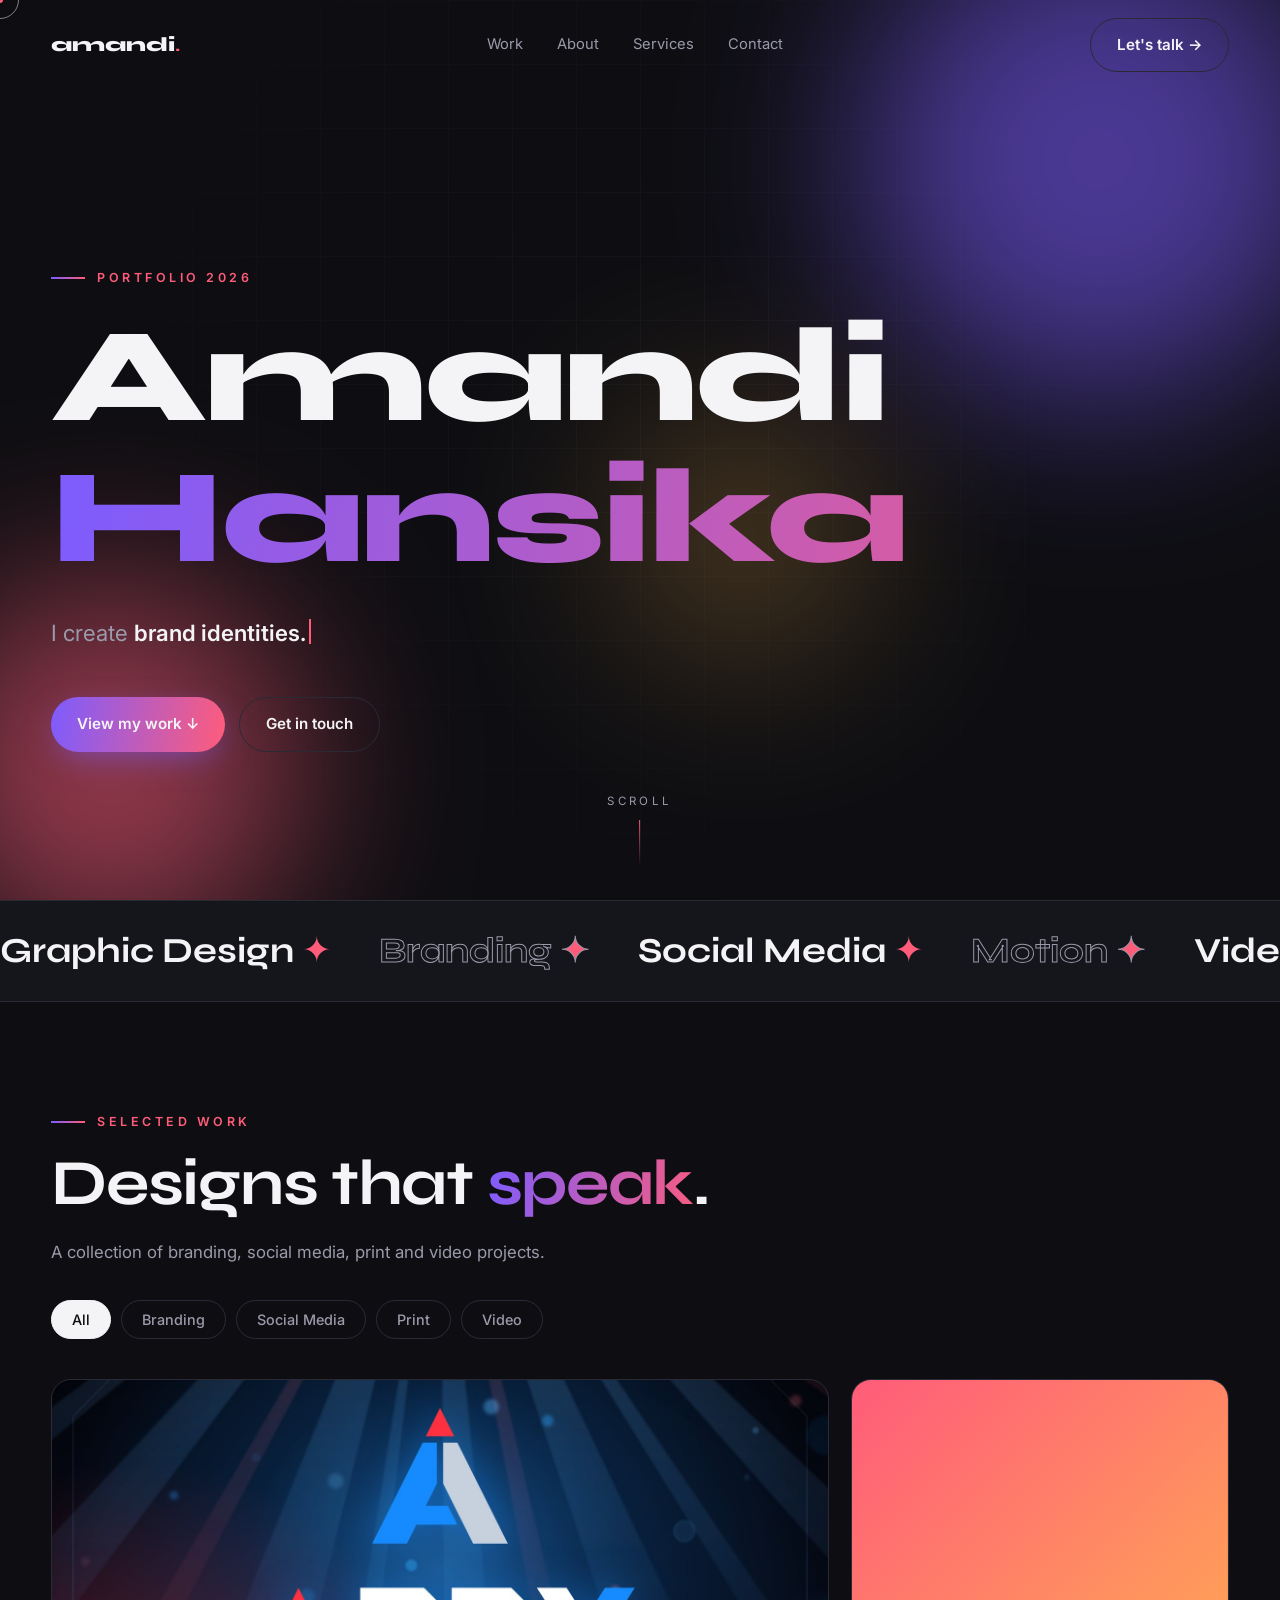
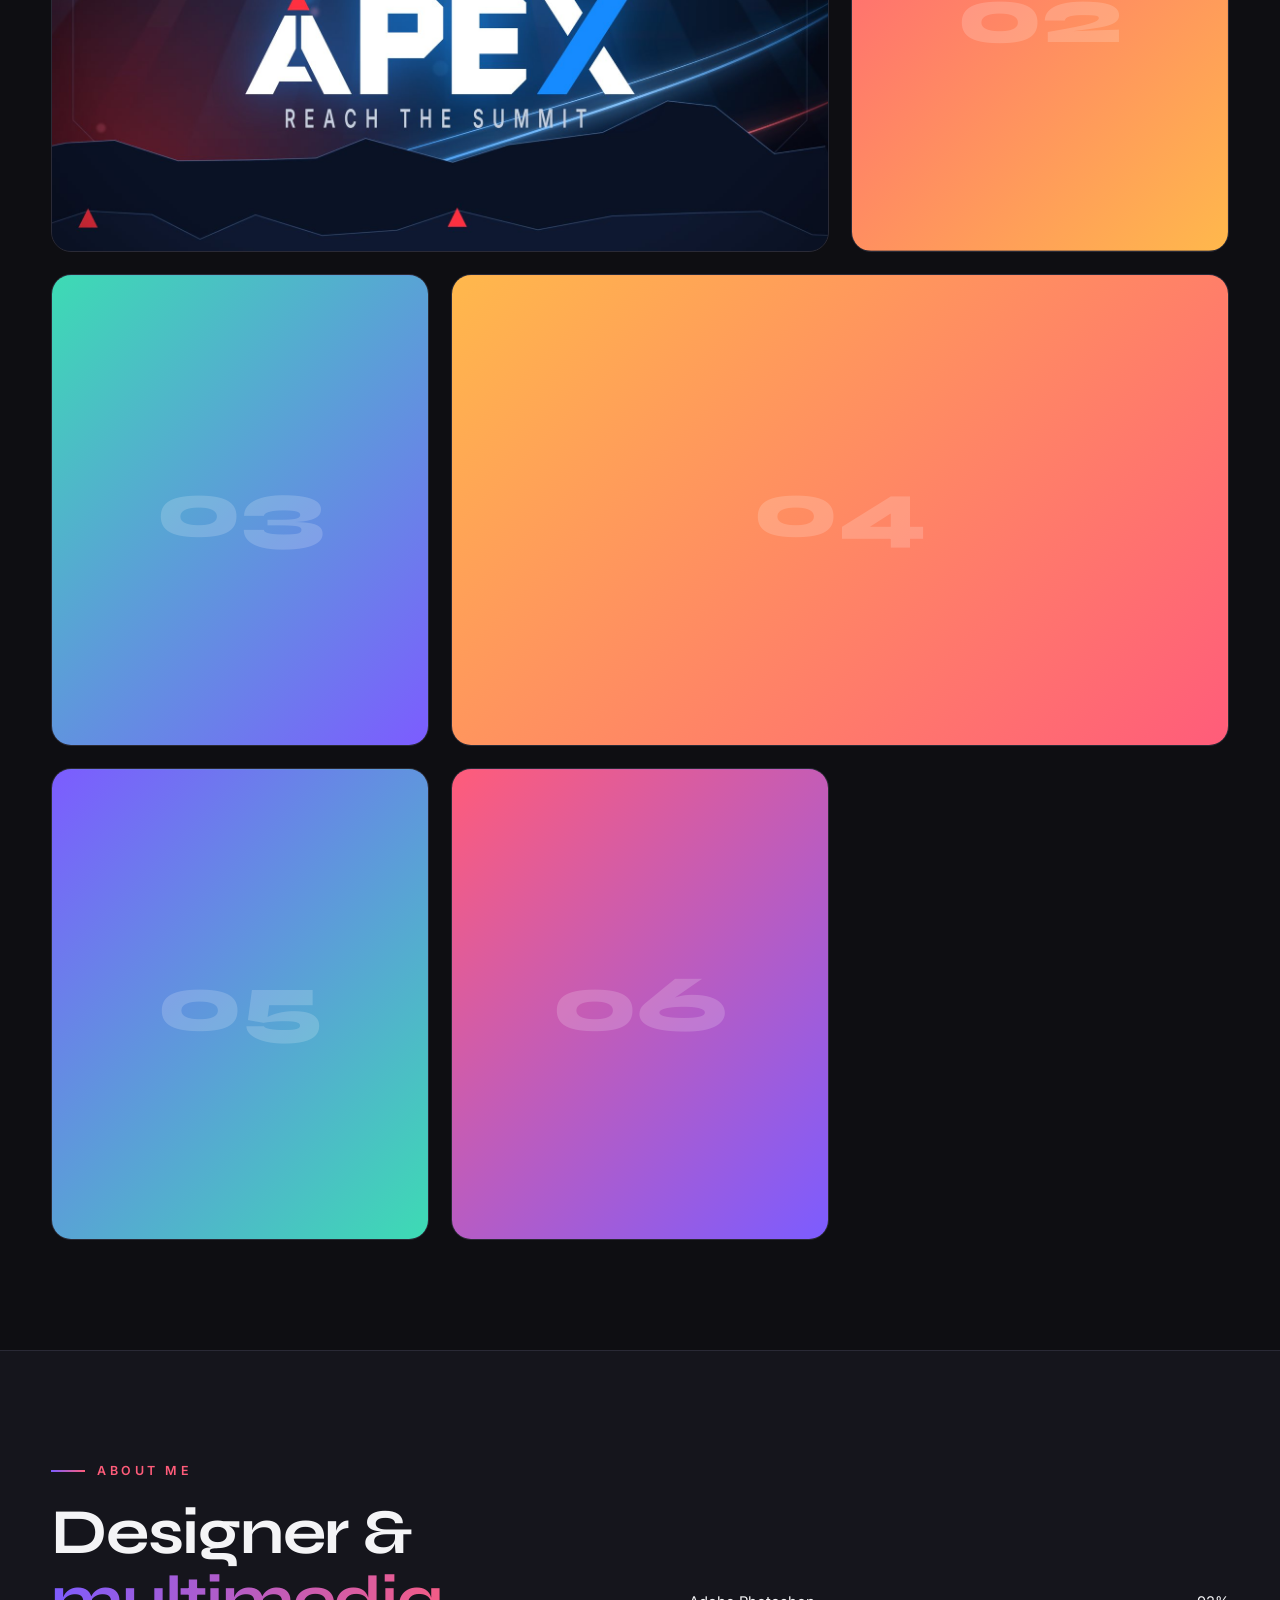
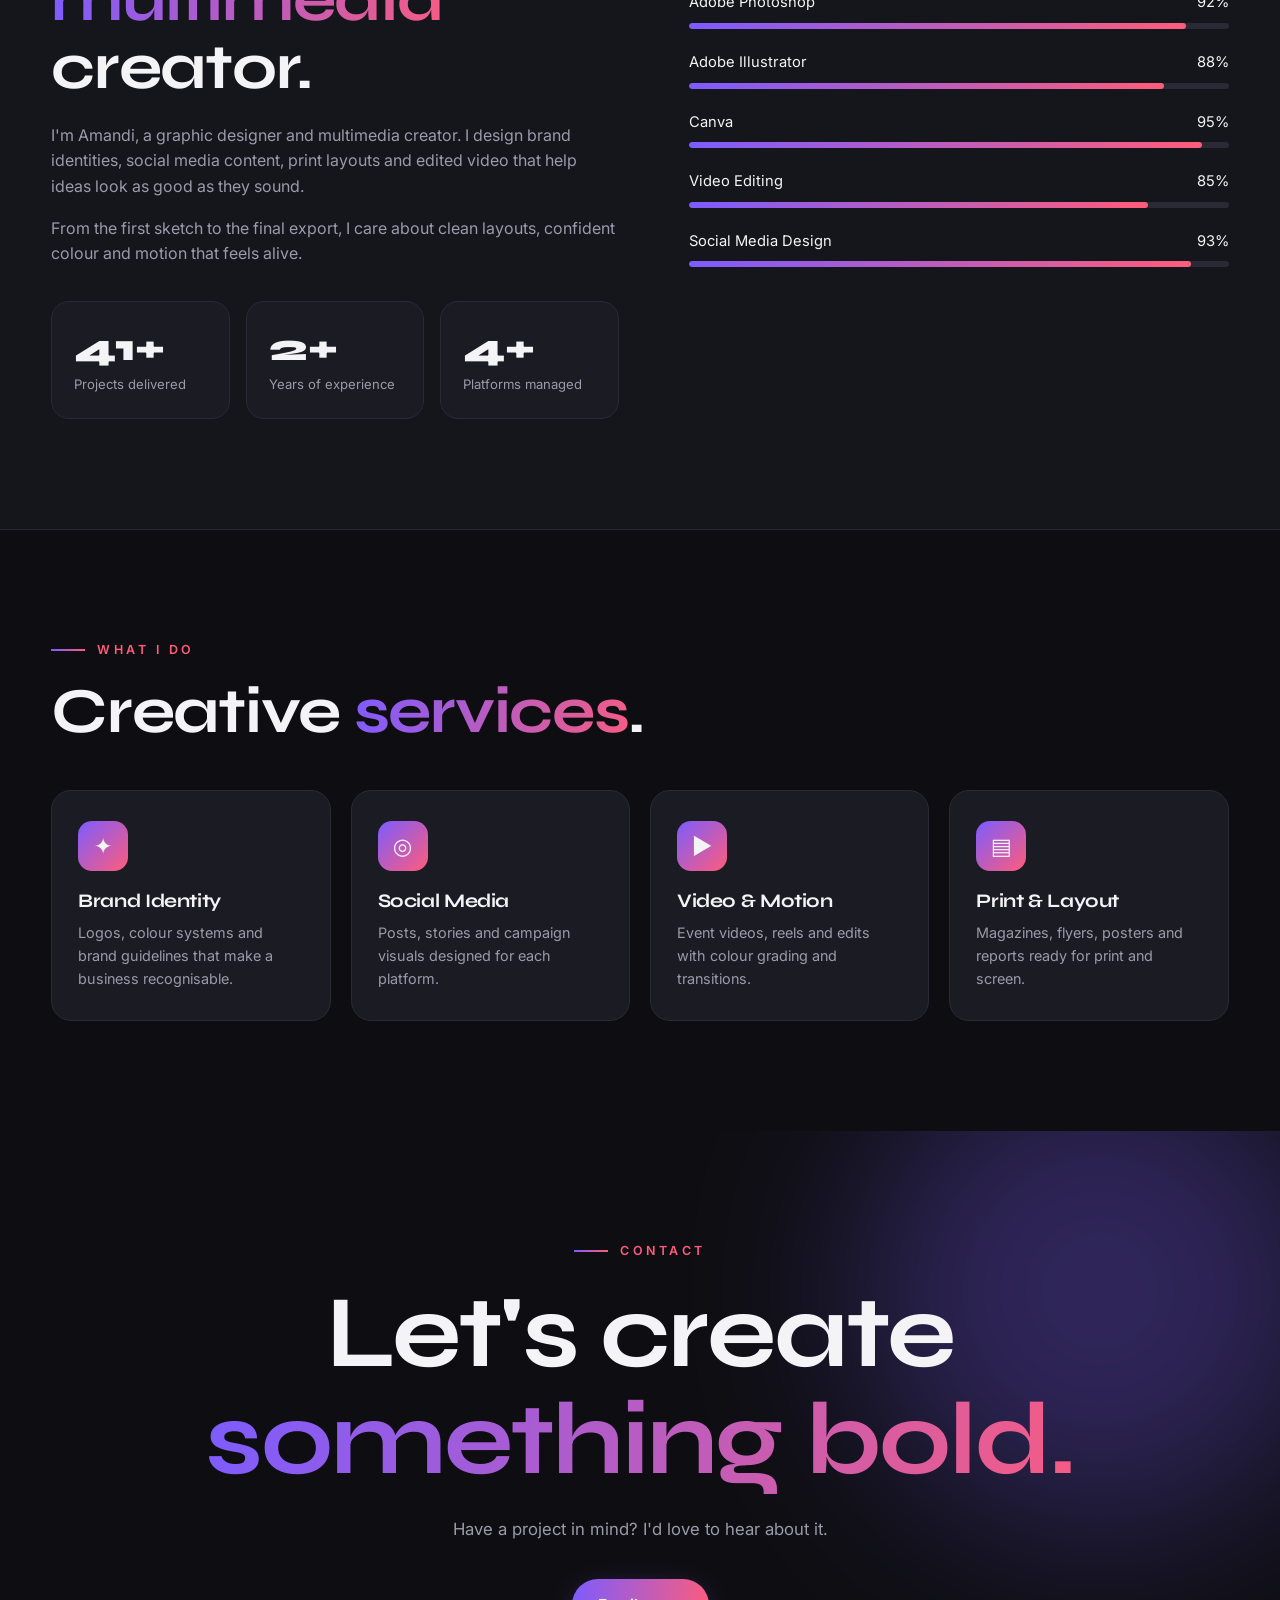
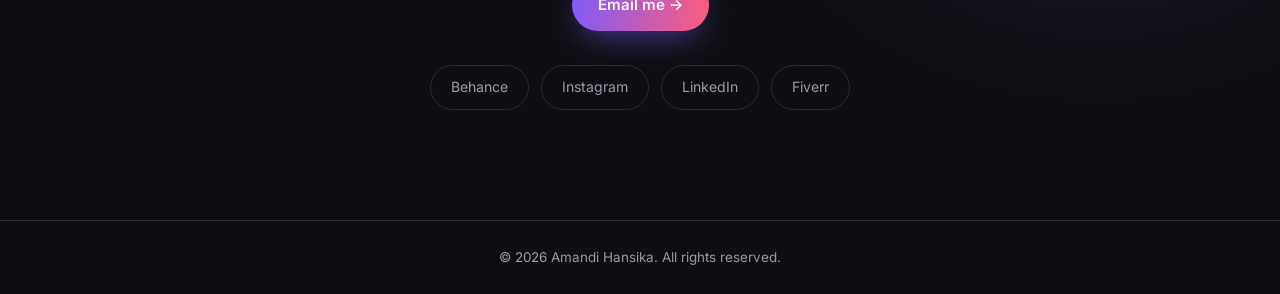
==== index.html @ 42a1e065 "Add portfolio site with APEX Logo Branding case study Co-Authored-By: Claude Fable 5.2 <noreply@anth" ====
<!DOCTYPE html>
<html lang="en">
<head>
<meta charset="utf-8">
<meta name="viewport" content="width=device-width, initial-scale=1">
<title>Amandi Hansika — Graphic Designer & Multimedia Creator</title>
<meta name="description" content="Portfolio of Amandi Hansika — graphic design, branding, social media and multimedia work.">
<link rel="preconnect" href="https://fonts.googleapis.com">
<link rel="preconnect" href="https://fonts.gstatic.com" crossorigin>
<link href="https://fonts.googleapis.com/css2?family=Syne:wght@600;700;800&family=Inter:wght@400;500;600&display=swap" rel="stylesheet">
<style>
:root{
  --bg:#0E0E12; --bg2:#15151C; --card:#1B1B24; --line:#2A2A36;
  --text:#F4F4F6; --muted:#9A9AAB;
  --violet:#7C5CFF; --coral:#FF5C7A; --amber:#FFB84C; --mint:#3DDBB4;
  --display:'Syne','Trebuchet MS',system-ui,sans-serif;
  --body:'Inter',system-ui,-apple-system,'Segoe UI',sans-serif;
}
*{box-sizing:border-box;margin:0;padding:0}
html{scroll-behavior:smooth}
body{background:var(--bg);color:var(--text);font-family:var(--body);line-height:1.6;overflow-x:hidden;-webkit-font-smoothing:antialiased}
a{color:inherit;text-decoration:none}
img{max-width:100%;display:block}
::selection{background:var(--violet);color:#fff}
.wrap{width:min(1180px,92%);margin-inline:auto}
section{padding:110px 0;position:relative}
h1,h2,h3{font-family:var(--display);line-height:1.05;letter-spacing:-.02em}
.eyebrow{font-size:.78rem;letter-spacing:.28em;text-transform:uppercase;color:var(--coral);font-weight:600;margin-bottom:18px;display:flex;align-items:center;gap:12px}
.eyebrow::before{content:"";width:34px;height:2px;background:linear-gradient(90deg,var(--violet),var(--coral))}
h2{font-size:clamp(2.2rem,5.4vw,4rem);margin-bottom:22px}
.grad{background:linear-gradient(100deg,var(--violet),var(--coral) 55%,var(--amber));-webkit-background-clip:text;background-clip:text;color:transparent;background-size:200% 100%;animation:shift 6s ease-in-out infinite alternate}
@keyframes shift{to{background-position:100% 0}}
.lead{color:var(--muted);max-width:620px;font-size:1.05rem}

/* loader */
#loader{position:fixed;inset:0;background:var(--bg);z-index:100;display:grid;place-items:center;transition:transform .9s cubic-bezier(.77,0,.18,1) .2s}
#loader.done{transform:translateY(-100%)}
#loader span{font-family:var(--display);font-weight:800;font-size:clamp(2rem,7vw,4.5rem);display:inline-block;opacity:0;transform:translateY(40px);animation:up .6s forwards}
@keyframes up{to{opacity:1;transform:none}}

/* cursor */
.cursor,.cursor-dot{position:fixed;top:0;left:0;pointer-events:none;z-index:90;border-radius:50%;transform:translate(-50%,-50%)}
.cursor{width:38px;height:38px;border:1.5px solid rgba(255,255,255,.5);transition:width .25s,height .25s,background .25s,border-color .25s;mix-blend-mode:difference}
.cursor.big{width:76px;height:76px;background:#fff;border-color:#fff}
.cursor-dot{width:6px;height:6px;background:var(--coral)}
@media (hover:none){.cursor,.cursor-dot{display:none}}

/* nav */
nav{position:fixed;top:0;left:0;right:0;z-index:50;padding:18px 0;transition:background .3s,backdrop-filter .3s,border-color .3s;border-bottom:1px solid transparent}
nav.scrolled{background:rgba(14,14,18,.72);backdrop-filter:blur(14px);border-color:var(--line)}
nav .wrap{display:flex;justify-content:space-between;align-items:center}
.logo{font-family:var(--display);font-weight:800;font-size:1.25rem}
.logo b{color:var(--coral)}
.links{display:flex;gap:34px;font-size:.92rem;color:var(--muted)}
.links a{position:relative;transition:color .25s}
.links a:hover{color:var(--text)}
.links a::after{content:"";position:absolute;left:0;bottom:-6px;height:2px;width:0;background:linear-gradient(90deg,var(--violet),var(--coral));transition:width .3s}
.links a:hover::after{width:100%}
.btn{display:inline-flex;align-items:center;gap:10px;padding:14px 26px;border-radius:999px;font-weight:600;font-size:.95rem;border:1px solid var(--line);transition:transform .25s,box-shadow .25s,background .25s;cursor:pointer;background:none;color:var(--text);font-family:inherit}
.btn.primary{background:linear-gradient(100deg,var(--violet),var(--coral));border:none;box-shadow:0 10px 34px -10px rgba(124,92,255,.7)}
.btn:hover{transform:translateY(-3px)}
.btn.primary:hover{box-shadow:0 16px 44px -10px rgba(255,92,122,.7)}
#burger{display:none;background:none;border:0;color:var(--text);font-size:1.6rem;cursor:pointer}

/* hero */
.hero{position:relative;min-height:100vh;display:flex;align-items:center;padding-top:120px;overflow:hidden}
.blob{position:absolute;border-radius:50%;filter:blur(90px);opacity:.55;animation:float 14s ease-in-out infinite alternate}
.b1{width:480px;height:480px;background:var(--violet);top:-80px;right:-60px}
.b2{width:380px;height:380px;background:var(--coral);bottom:-60px;left:-80px;animation-delay:-5s}
.b3{width:260px;height:260px;background:var(--amber);top:45%;left:48%;opacity:.25;animation-delay:-9s}
@keyframes float{to{transform:translate(60px,-50px) scale(1.15)}}
.grid-bg{position:absolute;inset:0;background-image:linear-gradient(var(--line) 1px,transparent 1px),linear-gradient(90deg,var(--line) 1px,transparent 1px);background-size:64px 64px;opacity:.25;mask-image:radial-gradient(circle at 50% 40%,#000,transparent 72%);-webkit-mask-image:radial-gradient(circle at 50% 40%,#000,transparent 72%)}
.hero .wrap{position:relative;z-index:2}
.hero h1{font-size:clamp(3rem,10.5vw,8.6rem);font-weight:800;margin:10px 0 26px}
.hero h1 .line{display:block;overflow:hidden}
.hero h1 .line i{display:block;font-style:normal;transform:translateY(110%);transition:transform 1s cubic-bezier(.2,.8,.2,1)}
body.ready .hero h1 .line i{transform:none}
.hero h1 .line:nth-child(2) i{transition-delay:.12s}
.role{font-size:clamp(1.05rem,2.2vw,1.4rem);color:var(--muted);min-height:2em}
.role b{color:var(--text);font-weight:600}
.caret{display:inline-block;width:2px;height:1.1em;background:var(--coral);vertical-align:-3px;margin-left:3px;animation:blink .9s steps(1) infinite}
@keyframes blink{50%{opacity:0}}
.cta{display:flex;gap:14px;flex-wrap:wrap;margin-top:38px}
.scroll-hint{position:absolute;bottom:34px;left:50%;transform:translateX(-50%);font-size:.72rem;letter-spacing:.3em;color:var(--muted);text-transform:uppercase;display:flex;flex-direction:column;align-items:center;gap:10px;z-index:2}
.scroll-hint::after{content:"";width:1px;height:46px;background:linear-gradient(var(--coral),transparent);animation:drop 1.8s ease-in-out infinite}
@keyframes drop{0%{transform:scaleY(0);transform-origin:top}50%{transform:scaleY(1);transform-origin:top}51%{transform-origin:bottom}100%{transform:scaleY(0);transform-origin:bottom}}

/* marquee */
.marquee{border-block:1px solid var(--line);padding:22px 0;overflow:hidden;background:var(--bg2)}
.track{display:flex;gap:48px;width:max-content;animation:scroll 28s linear infinite;font-family:var(--display);font-weight:700;font-size:clamp(1.3rem,3vw,2.2rem);white-space:nowrap}
.track span:nth-child(even){color:transparent;-webkit-text-stroke:1px var(--muted)}
.track em{font-style:normal;color:var(--coral)}
@keyframes scroll{to{transform:translateX(-50%)}}

/* reveal */
.rv{opacity:0;transform:translateY(46px);transition:opacity .9s ease,transform .9s cubic-bezier(.2,.8,.2,1)}
.rv.in{opacity:1;transform:none}

/* work */
.filters{display:flex;gap:10px;flex-wrap:wrap;margin:34px 0 40px}
.filters button{padding:10px 20px;border-radius:999px;border:1px solid var(--line);background:none;color:var(--muted);font:500 .9rem var(--body);cursor:pointer;transition:all .25s}
.filters button:hover{color:var(--text);border-color:var(--muted)}
.filters button.on{background:var(--text);color:var(--bg);border-color:var(--text)}
.gallery{display:grid;grid-template-columns:repeat(3,1fr);gap:22px}
.card{position:relative;border-radius:20px;overflow:hidden;background:var(--card);aspect-ratio:4/5;cursor:pointer;transform-style:preserve-3d;transition:transform .35s ease,opacity .4s,box-shadow .35s;border:1px solid var(--line)}
.card.wide{grid-column:span 2;aspect-ratio:auto}
.card:hover{box-shadow:0 30px 60px -30px rgba(124,92,255,.6)}
.card.hide{display:none}
.card .art{position:absolute;inset:0;background-size:cover;background-position:center;transition:transform .8s cubic-bezier(.2,.8,.2,1)}
.card:hover .art{transform:scale(1.08)}
.card .ph{position:absolute;inset:0;display:grid;place-items:center;font-family:var(--display);font-weight:800;font-size:5rem;color:rgba(255,255,255,.18)}
.card .info{position:absolute;inset:auto 0 0 0;padding:26px;background:linear-gradient(transparent,rgba(8,8,12,.92));transform:translateY(18px);opacity:0;transition:all .4s}
.card:hover .info,.card:focus-visible .info{transform:none;opacity:1}
@media (hover:none){.card .info{transform:none;opacity:1}}
.card .tag{font-size:.7rem;letter-spacing:.2em;text-transform:uppercase;color:var(--amber)}
.card h3{font-size:1.35rem;margin-top:6px}

/* lightbox */
#lb{position:fixed;inset:0;background:rgba(8,8,12,.94);backdrop-filter:blur(10px);z-index:80;display:none;place-items:center;padding:5vw}
#lb.open{display:grid;animation:fade .3s}
@keyframes fade{from{opacity:0}}
#lb .box{max-width:1000px;width:100%;max-height:90vh;overflow:auto;text-align:center}
#lb img,#lb .big{max-height:68vh;margin:0 auto 22px;border-radius:16px}
#lb .big{height:56vh;display:grid;place-items:center;font:800 6rem var(--display);color:rgba(255,255,255,.2)}
#lb p{color:var(--muted);max-width:620px;margin:8px auto 0}
#lb .x{position:fixed;top:22px;right:28px;font-size:2rem;background:none;border:0;color:#fff;cursor:pointer}

/* about */
.about{background:var(--bg2);border-block:1px solid var(--line)}
.two{display:grid;grid-template-columns:1.05fr 1fr;gap:70px;align-items:center}
.about p{color:var(--muted);margin-bottom:16px}
.stats{display:grid;grid-template-columns:repeat(3,1fr);gap:16px;margin-top:34px}
.stat{padding:22px;border:1px solid var(--line);border-radius:18px;background:var(--card)}
.stat b{font:800 2.4rem var(--display);display:block}
.stat span{font-size:.82rem;color:var(--muted)}
.skill{margin-bottom:22px}
.skill div:first-child{display:flex;justify-content:space-between;font-size:.92rem;margin-bottom:8px}
.bar{height:6px;border-radius:99px;background:var(--line);overflow:hidden}
.bar i{display:block;height:100%;width:0;border-radius:99px;background:linear-gradient(90deg,var(--violet),var(--coral));transition:width 1.4s cubic-bezier(.2,.8,.2,1) .2s}
.in .bar i{width:var(--w)}

/* services */
.services{display:grid;grid-template-columns:repeat(4,1fr);gap:20px;margin-top:44px}
.svc{padding:30px 26px;border:1px solid var(--line);border-radius:20px;background:var(--card);transition:transform .35s,border-color .35s;position:relative;overflow:hidden}
.svc::before{content:"";position:absolute;inset:0;background:radial-gradient(circle at var(--mx,50%) var(--my,0%),rgba(124,92,255,.22),transparent 60%);opacity:0;transition:opacity .35s}
.svc:hover{transform:translateY(-8px);border-color:var(--violet)}
.svc:hover::before{opacity:1}
.svc .ico{width:50px;height:50px;border-radius:14px;display:grid;place-items:center;font-size:1.4rem;margin-bottom:20px;background:linear-gradient(135deg,var(--violet),var(--coral))}
.svc h3{font-size:1.2rem;margin-bottom:10px}
.svc p{font-size:.9rem;color:var(--muted)}

/* contact */
.contact{text-align:center;overflow:hidden}
.contact h2{font-size:clamp(2.6rem,8vw,6.4rem)}
.contact .lead{margin:0 auto 36px}
.socials{display:flex;gap:12px;justify-content:center;flex-wrap:wrap;margin-top:34px}
.socials a{padding:10px 20px;border:1px solid var(--line);border-radius:999px;font-size:.88rem;color:var(--muted);transition:all .25s}
.socials a:hover{color:var(--text);border-color:var(--coral);transform:translateY(-3px)}
footer{border-top:1px solid var(--line);padding:26px 0;color:var(--muted);font-size:.84rem;text-align:center}

@media (max-width:900px){
  section{padding:80px 0}
  .gallery{grid-template-columns:repeat(2,1fr)}
  .two{grid-template-columns:1fr;gap:44px}
  .services{grid-template-columns:repeat(2,1fr)}
  .links{position:fixed;inset:64px 0 auto 0;background:rgba(14,14,18,.97);flex-direction:column;padding:26px 6%;gap:20px;display:none;border-bottom:1px solid var(--line)}
  .links.open{display:flex}
  #burger{display:block}
  nav .btn{display:none}
}
@media (max-width:560px){
  .gallery,.services{grid-template-columns:1fr}
  .card.wide{grid-column:auto;aspect-ratio:4/5}
  .stats{grid-template-columns:1fr 1fr}
}
@media (prefers-reduced-motion:reduce){
  *,*::before,*::after{animation:none!important;transition:none!important}
  .rv{opacity:1;transform:none}
  .hero h1 .line i{transform:none}
  .bar i{width:var(--w)}
  #loader{display:none}
}
</style>
</head>
<body>

<div id="loader" aria-hidden="true"><div id="loadText"></div></div>
<div class="cursor" aria-hidden="true"></div><div class="cursor-dot" aria-hidden="true"></div>

<nav id="nav">
  <div class="wrap">
    <a href="#top" class="logo">amandi<b>.</b></a>
    <div class="links" id="links">
      <a href="#work">Work</a><a href="#about">About</a><a href="#services">Services</a><a href="#contact">Contact</a>
    </div>
    <a href="#contact" class="btn">Let's talk →</a>
    <button id="burger" aria-label="Menu">☰</button>
  </div>
</nav>

<header class="hero" id="top">
  <div class="grid-bg"></div>
  <div class="blob b1"></div><div class="blob b2"></div><div class="blob b3"></div>
  <div class="wrap">
    <div class="eyebrow">Portfolio 2026</div>
    <h1><span class="line"><i>Amandi</i></span><span class="line"><i class="grad">Hansika</i></span></h1>
    <p class="role">I create <b id="typed"></b><span class="caret"></span></p>
    <div class="cta">
      <a href="#work" class="btn primary">View my work ↓</a>
      <a href="#contact" class="btn">Get in touch</a>
    </div>
  </div>
  <div class="scroll-hint">Scroll</div>
</header>

<div class="marquee" aria-hidden="true">
  <div class="track" id="track"></div>
</div>

<section id="work">
  <div class="wrap">
    <div class="rv">
      <div class="eyebrow">Selected work</div>
      <h2>Designs that <span class="grad">speak</span>.</h2>
      <p class="lead">A collection of branding, social media, print and video projects.</p>
    </div>
    <div class="filters rv" id="filters"></div>
    <div class="gallery" id="gallery"></div>
  </div>
</section>

<section class="about" id="about">
  <div class="wrap two">
    <div class="rv">
      <div class="eyebrow">About me</div>
      <h2>Designer &amp; <span class="grad">multimedia</span> creator.</h2>
      <!-- EDIT: replace with your own bio -->
      <p>I'm Amandi, a graphic designer and multimedia creator. I design brand identities, social media content, print layouts and edited video that help ideas look as good as they sound.</p>
      <p>From the first sketch to the final export, I care about clean layouts, confident colour and motion that feels alive.</p>
      <div class="stats">
        <div class="stat"><b data-count="50">0</b><span>Projects delivered</span></div>
        <div class="stat"><b data-count="3">0</b><span>Years of experience</span></div>
        <div class="stat"><b data-count="5">0</b><span>Platforms managed</span></div>
      </div>
    </div>
    <div class="rv" id="skills"></div>
  </div>
</section>

<section id="services">
  <div class="wrap">
    <div class="rv">
      <div class="eyebrow">What I do</div>
      <h2>Creative <span class="grad">services</span>.</h2>
    </div>
    <div class="services">
      <div class="svc rv"><div class="ico">✦</div><h3>Brand Identity</h3><p>Logos, colour systems and brand guidelines that make a business recognisable.</p></div>
      <div class="svc rv"><div class="ico">◎</div><h3>Social Media</h3><p>Posts, stories and campaign visuals designed for each platform.</p></div>
      <div class="svc rv"><div class="ico">▶</div><h3>Video &amp; Motion</h3><p>Event videos, reels and edits with colour grading and transitions.</p></div>
      <div class="svc rv"><div class="ico">▤</div><h3>Print &amp; Layout</h3><p>Magazines, flyers, posters and reports ready for print and screen.</p></div>
    </div>
  </div>
</section>

<section class="contact" id="contact">
  <div class="blob b1" style="opacity:.3"></div>
  <div class="wrap rv" style="position:relative">
    <div class="eyebrow" style="justify-content:center">Contact</div>
    <h2>Let's create<br><span class="grad">something bold.</span></h2>
    <p class="lead">Have a project in mind? I'd love to hear about it.</p>
    <!-- EDIT: add your email and social links -->
    <a class="btn primary" href="mailto:your-email@example.com">Email me →</a>
    <div class="socials">
      <a href="#">Behance</a><a href="#">Instagram</a><a href="#">LinkedIn</a><a href="#">Fiverr</a>
    </div>
  </div>
</section>

<footer>© <span id="yr"></span> Amandi Hansika. All rights reserved.</footer>

<div id="lb" role="dialog" aria-modal="true">
  <button class="x" aria-label="Close">×</button>
  <div class="box"><div id="lbMedia"></div><div class="tag" id="lbTag" style="color:var(--amber);font-size:.72rem;letter-spacing:.2em;text-transform:uppercase"></div><h3 id="lbTitle" style="font-size:2rem;margin-top:6px"></h3><p id="lbDesc"></p></div>
</div>

<script>
/* ============================================================
   PROJECTS — add a new block per project.
   image: path inside the repo, e.g. "images/my-design.jpg"
   (leave image empty to show a coloured placeholder)
   cat: Branding | Social Media | Video | Print
   link: optional case study page, e.g. "apex.html"
   ============================================================ */
const PROJECTS = [
  {title:"APEX Logo Branding", cat:"Branding", image:"images/apex/00_cover.jpg", link:"apex.html", desc:"Brand identity for a computer hardware and technology brand.", wide:true},
  {title:"Project Two",   cat:"Social Media", image:"", desc:"Short description of the project."},
  {title:"Project Three", cat:"Print",        image:"", desc:"Short description of the project."},
  {title:"Project Four",  cat:"Video",        image:"", desc:"Short description of the project.", wide:true},
  {title:"Project Five",  cat:"Social Media", image:"", desc:"Short description of the project."},
  {title:"Project Six",   cat:"Branding",     image:"", desc:"Short description of the project."},
];
const SKILLS = [["Adobe Photoshop",92],["Adobe Illustrator",88],["Canva",95],["Video Editing",85],["Social Media Design",93]];
const ROLES  = ["brand identities.","social media content.","motion & video.","print layouts."];
const WORDS  = ["Graphic Design","Branding","Social Media","Motion","Video Editing","Print"];

const $=s=>document.querySelector(s), $$=s=>[...document.querySelectorAll(s)];
const reduce=matchMedia('(prefers-reduced-motion: reduce)').matches;

/* loader */
"AMANDI.".split("").forEach((c,i)=>{const s=document.createElement('span');s.textContent=c;s.style.animationDelay=i*70+'ms';if(c==='.')s.style.color='var(--coral)';$('#loadText').append(s)});
const start=()=>{$('#loader').classList.add('done');document.body.classList.add('ready')};
setTimeout(start,reduce?0:1300);

/* marquee */
const t=$('#track');for(let k=0;k<4;k++)WORDS.forEach(w=>{const s=document.createElement('span');s.innerHTML=w+' <em>✦</em>';t.append(s)});

/* typed roles */
(function(){const el=$('#typed');if(reduce){el.textContent=ROLES[0];return}
  let r=0,i=0,del=false;(function tick(){const w=ROLES[r];el.textContent=w.slice(0,i);
  if(!del&&i<w.length){i++;setTimeout(tick,60)}else if(!del){del=true;setTimeout(tick,1500)}
  else if(i>0){i--;setTimeout(tick,28)}else{del=false;r=(r+1)%ROLES.length;setTimeout(tick,250)}})()})();

/* gallery */
const GR=[["#7C5CFF","#FF5C7A"],["#FF5C7A","#FFB84C"],["#3DDBB4","#7C5CFF"],["#FFB84C","#FF5C7A"],["#7C5CFF","#3DDBB4"],["#FF5C7A","#7C5CFF"]];
const g=$('#gallery');
PROJECTS.forEach((p,i)=>{const c=document.createElement('div');c.className='card rv'+(p.wide?' wide':'');c.dataset.cat=p.cat;c.tabIndex=0;
  const bg=p.image?`url('${p.image}')`:`linear-gradient(135deg,${GR[i%6][0]},${GR[i%6][1]})`;
  c.innerHTML=`<div class="art" style="background-image:${bg}"></div>${p.image?'':`<div class="ph">${String(i+1).padStart(2,'0')}</div>`}<div class="info"><div class="tag">${p.cat}</div><h3>${p.title}</h3>${p.link?'<div style="font-size:.85rem;color:var(--muted);margin-top:4px">View case study →</div>':''}</div>`;
  c.style.transitionDelay=(i%3)*90+'ms';
  const open=()=>p.link?location.href=p.link:openLB(p,i);c.onclick=open;c.onkeydown=e=>{if(e.key==='Enter')open()};
  c.onmousemove=e=>{if(reduce)return;const r=c.getBoundingClientRect(),x=(e.clientX-r.left)/r.width-.5,y=(e.clientY-r.top)/r.height-.5;c.style.transitionDelay='0ms';c.style.transform=`perspective(900px) rotateY(${x*8}deg) rotateX(${-y*8}deg)`};
  c.onmouseleave=()=>c.style.transform='';
  g.append(c)});

/* filters */
const cats=["All",...new Set(PROJECTS.map(p=>p.cat))],f=$('#filters');
cats.forEach((c,i)=>{const b=document.createElement('button');b.textContent=c;if(!i)b.className='on';
  b.onclick=()=>{$$('#filters button').forEach(x=>x.classList.remove('on'));b.classList.add('on');
    $$('.card').forEach(k=>{const show=c==='All'||k.dataset.cat===c;k.classList.toggle('hide',!show);if(show){k.classList.remove('in');requestAnimationFrame(()=>requestAnimationFrame(()=>k.classList.add('in')))}})};
  f.append(b)});

/* lightbox */
const lb=$('#lb');
function openLB(p,i){$('#lbMedia').innerHTML=p.image?`<img src="${p.image}" alt="${p.title}">`:`<div class="big" style="background:linear-gradient(135deg,${GR[i%6][0]},${GR[i%6][1]})">${String(i+1).padStart(2,'0')}</div>`;
  $('#lbTag').textContent=p.cat;$('#lbTitle').textContent=p.title;$('#lbDesc').textContent=p.desc||'';lb.classList.add('open')}
lb.onclick=e=>{if(e.target===lb||e.target.classList.contains('x'))lb.classList.remove('open')};
addEventListener('keydown',e=>{if(e.key==='Escape')lb.classList.remove('open')});

/* skills */
$('#skills').innerHTML=SKILLS.map(([n,v])=>`<div class="skill"><div><span>${n}</span><span>${v}%</span></div><div class="bar"><i style="--w:${v}%"></i></div></div>`).join('');

/* reveal + counters */
const io=new IntersectionObserver(es=>es.forEach(e=>{if(!e.isIntersecting)return;e.target.classList.add('in');
  e.target.querySelectorAll('[data-count]').forEach(b=>{const n=+b.dataset.count;let s=null;if(reduce){b.textContent=n+'+';return}
    requestAnimationFrame(function st(ts){s??=ts;const k=Math.min((ts-s)/1400,1);b.textContent=Math.round(n*(1-Math.pow(1-k,3)))+'+';if(k<1)requestAnimationFrame(st)})});
  io.unobserve(e.target)}),{threshold:.15});
$$('.rv').forEach(e=>io.observe(e));

/* nav */
addEventListener('scroll',()=>$('#nav').classList.toggle('scrolled',scrollY>40),{passive:true});
$('#burger').onclick=()=>$('#links').classList.toggle('open');
$$('#links a').forEach(a=>a.onclick=()=>$('#links').classList.remove('open'));

/* cursor */
const cur=$('.cursor'),dot=$('.cursor-dot');let cx=0,cy=0,tx=0,ty=0;
addEventListener('mousemove',e=>{tx=e.clientX;ty=e.clientY;dot.style.left=tx+'px';dot.style.top=ty+'px'});
(function loop(){cx+=(tx-cx)*.18;cy+=(ty-cy)*.18;cur.style.left=cx+'px';cur.style.top=cy+'px';requestAnimationFrame(loop)})();
document.addEventListener('mouseover',e=>cur.classList.toggle('big',!!e.target.closest('a,button,.card')));

/* service glow */
$$('.svc').forEach(s=>s.onmousemove=e=>{const r=s.getBoundingClientRect();s.style.setProperty('--mx',(e.clientX-r.left)/r.width*100+'%');s.style.setProperty('--my',(e.clientY-r.top)/r.height*100+'%')});

$('#yr').textContent=new Date().getFullYear();
</script>
</body>
</html>
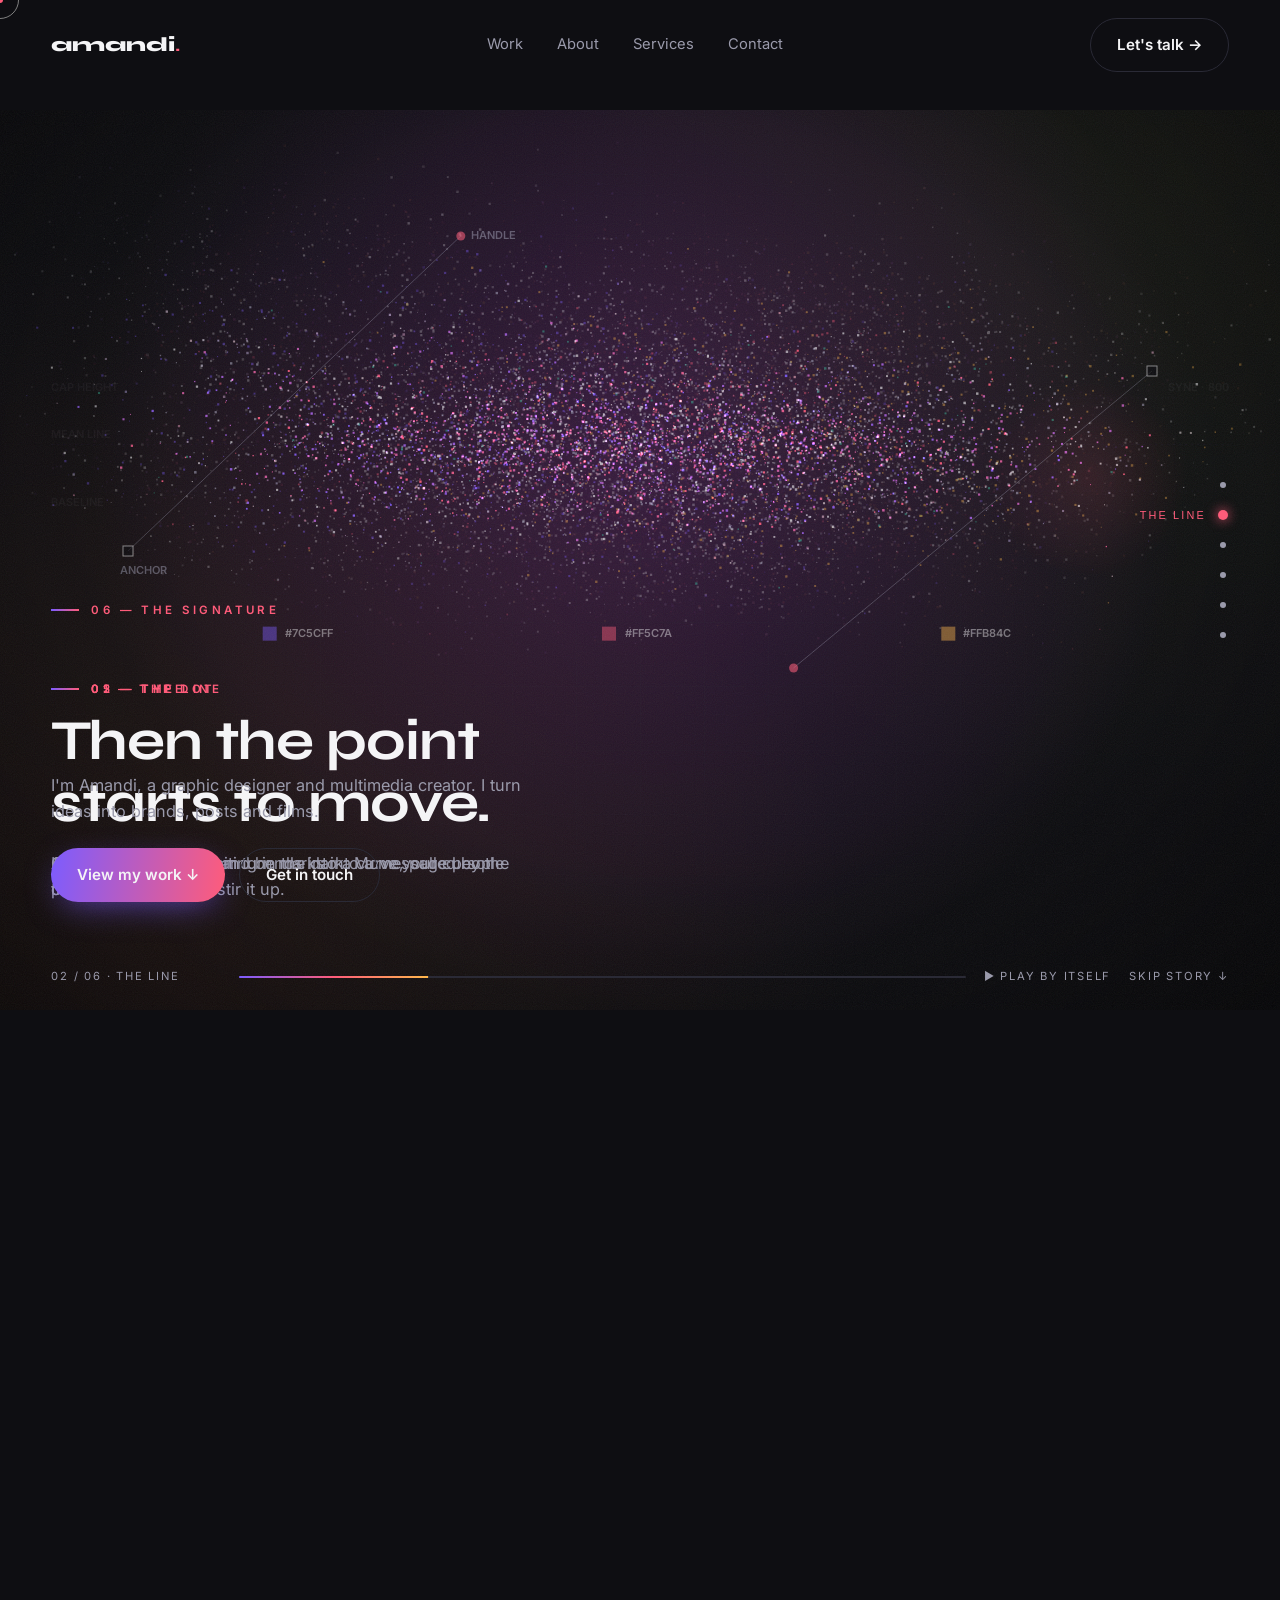
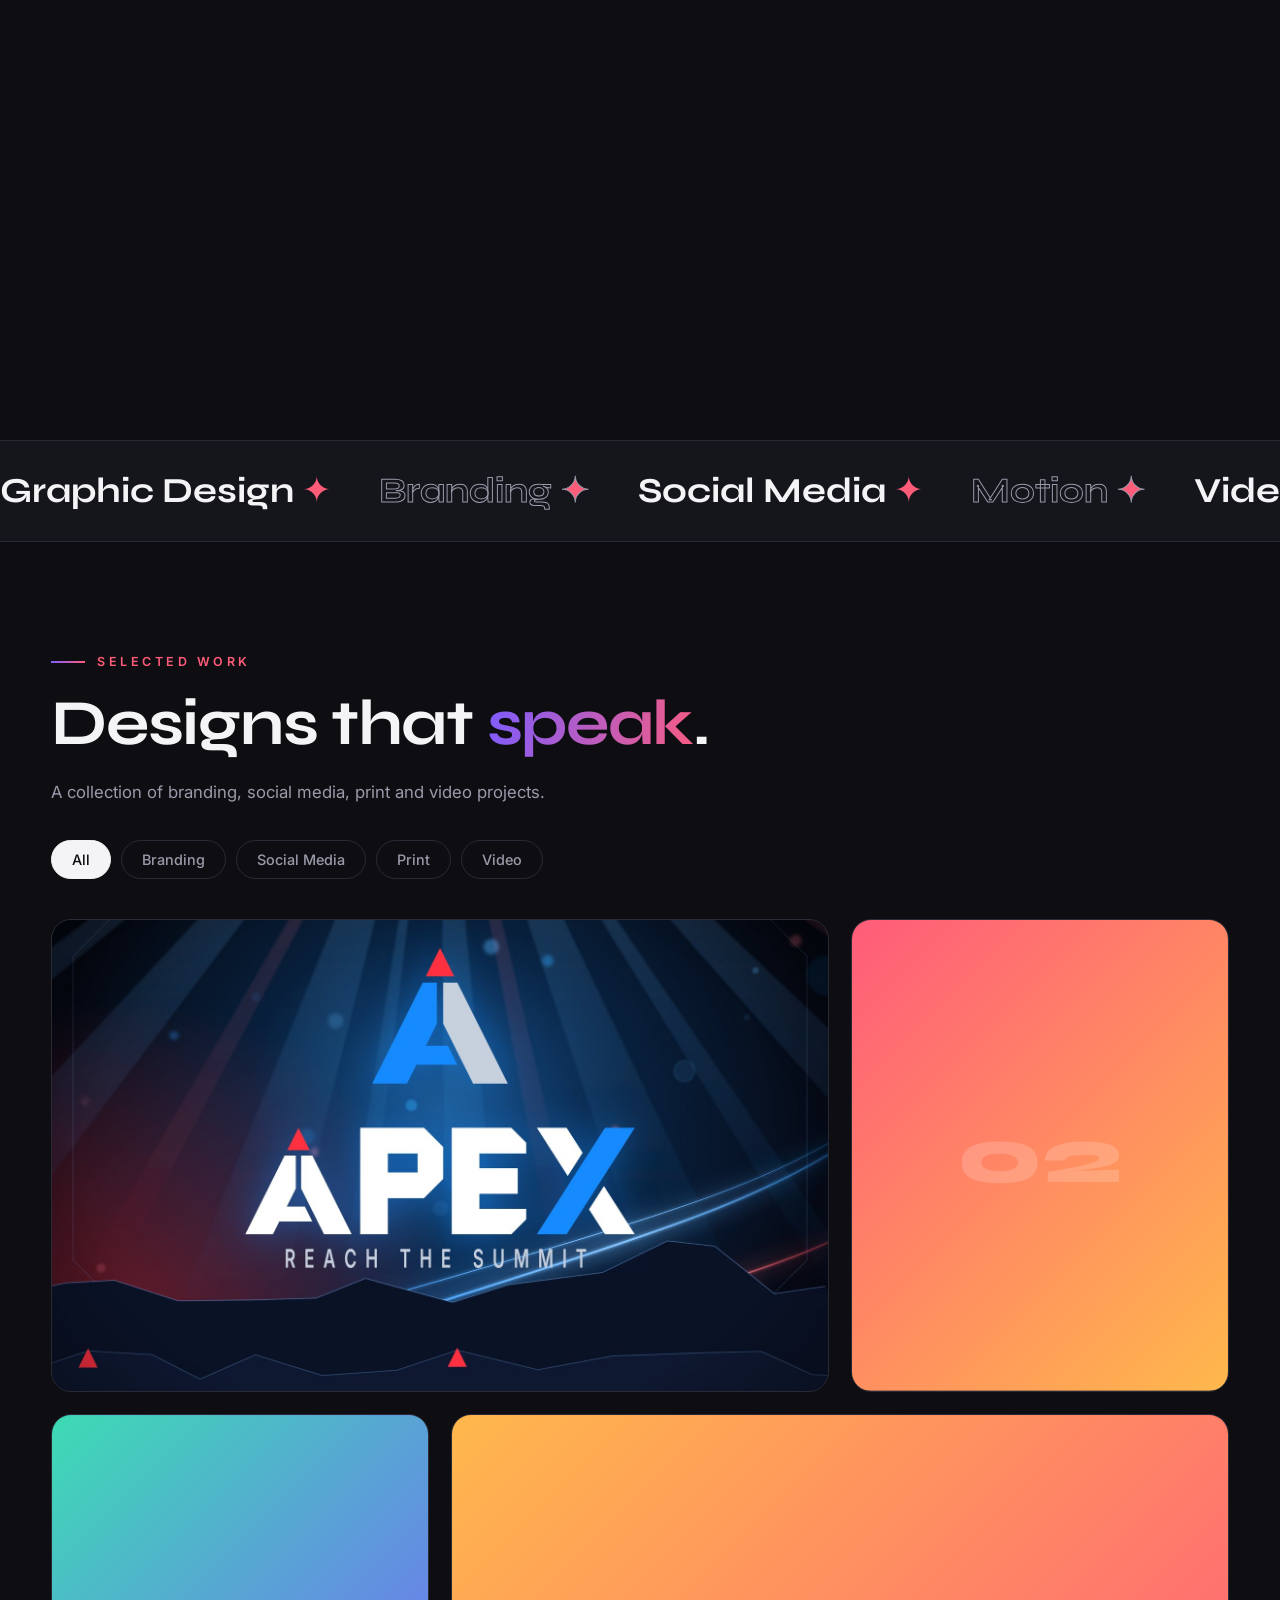
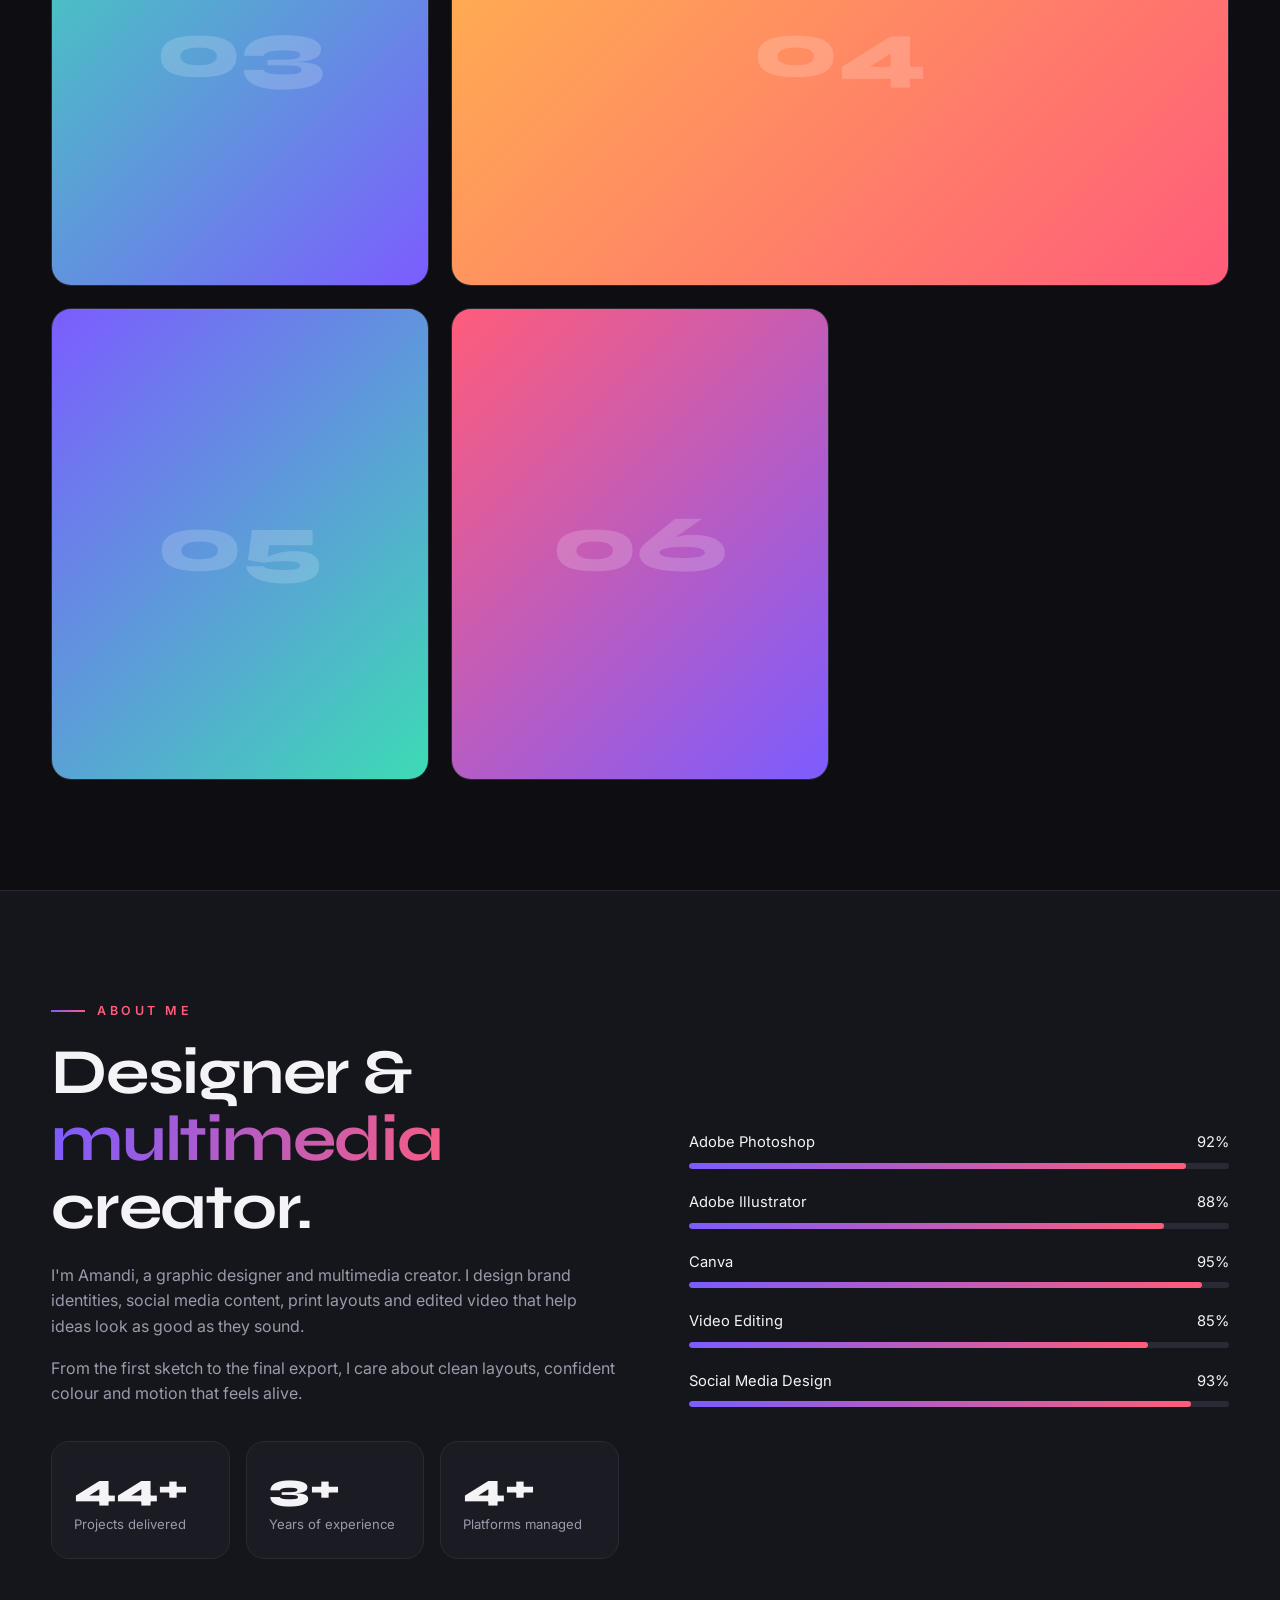
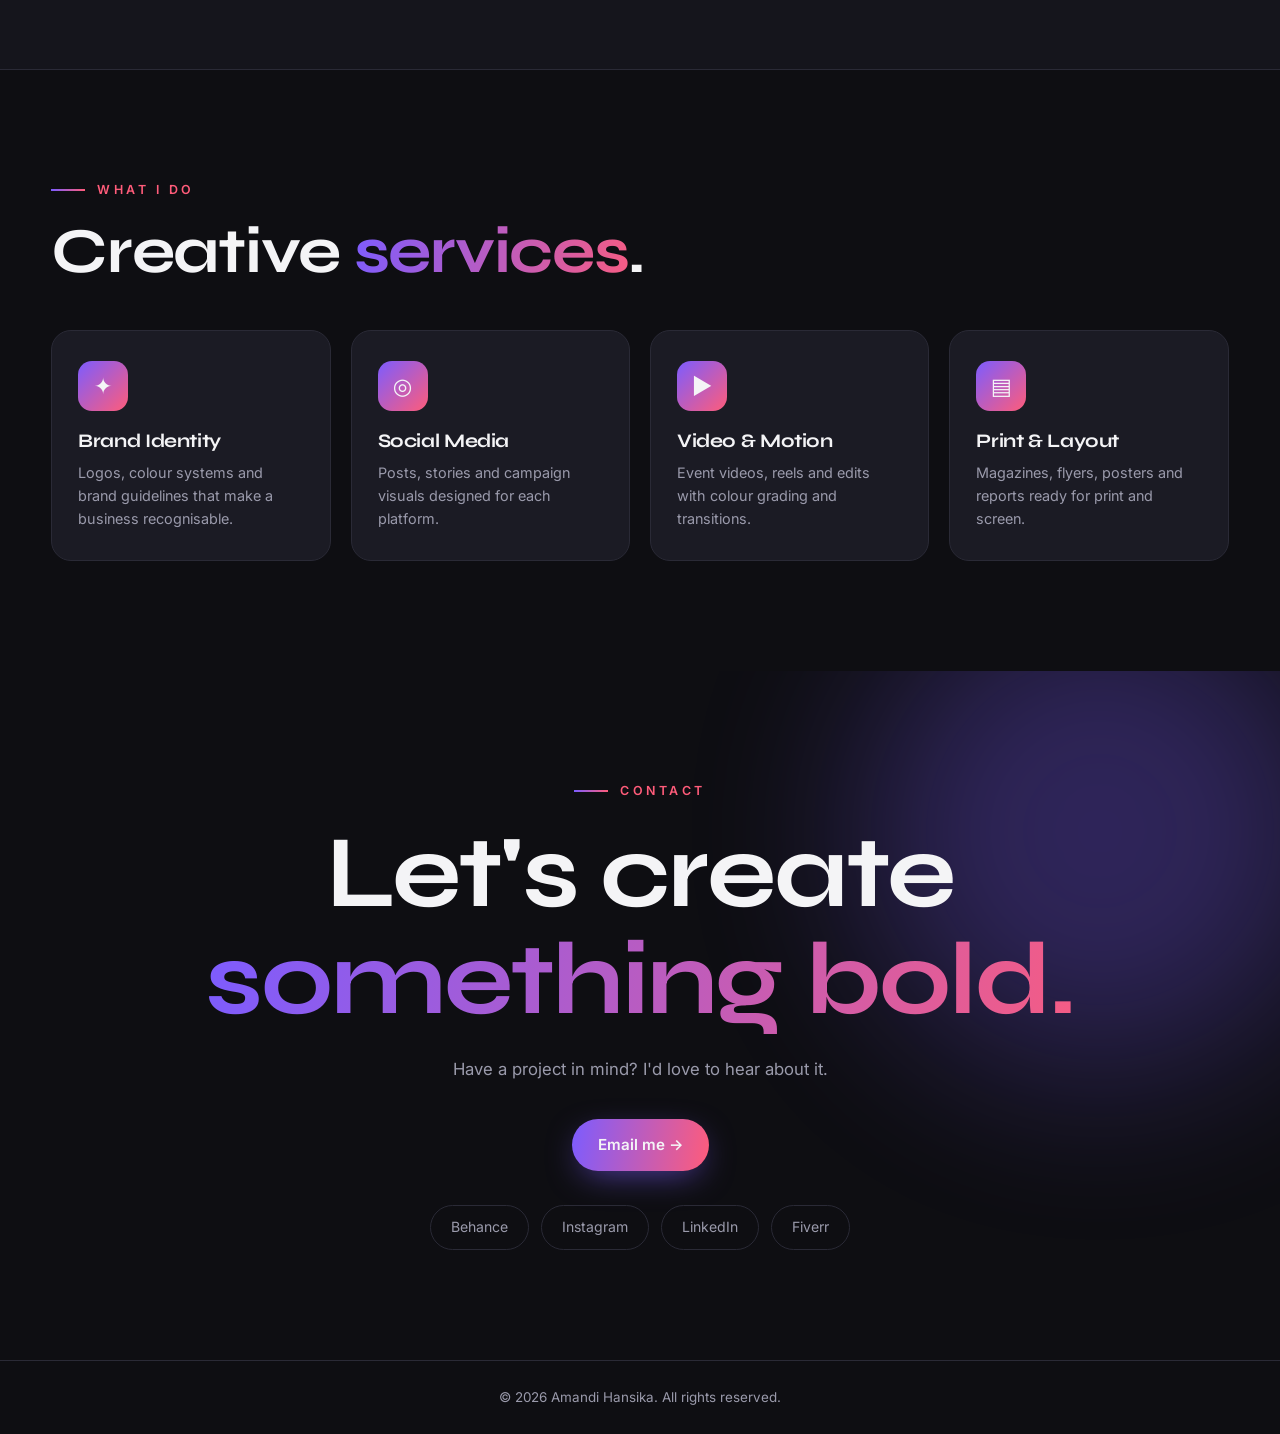
==== commit d33fde83: "Replace hero with a scroll-driven design story in six scenes Pinned particle film (dot, line, shape," ====
--- a/index.html
+++ b/index.html
@@ -31,12 +31,6 @@
 .grad{background:linear-gradient(100deg,var(--violet),var(--coral) 55%,var(--amber));-webkit-background-clip:text;background-clip:text;color:transparent;background-size:200% 100%;animation:shift 6s ease-in-out infinite alternate}
 @keyframes shift{to{background-position:100% 0}}
 .lead{color:var(--muted);max-width:620px;font-size:1.05rem}
-
-/* loader */
-#loader{position:fixed;inset:0;background:var(--bg);z-index:100;display:grid;place-items:center;transition:transform .9s cubic-bezier(.77,0,.18,1) .2s}
-#loader.done{transform:translateY(-100%)}
-#loader span{font-family:var(--display);font-weight:800;font-size:clamp(2rem,7vw,4.5rem);display:inline-block;opacity:0;transform:translateY(40px);animation:up .6s forwards}
-@keyframes up{to{opacity:1;transform:none}}
 
 /* cursor */
 .cursor,.cursor-dot{position:fixed;top:0;left:0;pointer-events:none;z-index:90;border-radius:50%;transform:translate(-50%,-50%)}
@@ -158,6 +152,99 @@
 .socials a:hover{color:var(--text);border-color:var(--coral);transform:translateY(-3px)}
 footer{border-top:1px solid var(--line);padding:26px 0;color:var(--muted);font-size:.84rem;text-align:center}
 
+/* ===== hero story ===== */
+.story{position:relative;height:760vh;background:var(--bg)}
+.pin{position:sticky;top:0;height:100vh;height:100svh;overflow:hidden;isolation:isolate}
+.st-bg{position:absolute;inset:-10%;z-index:0;filter:hue-rotate(var(--hue,0deg));
+  background:radial-gradient(circle at 50% 40%,rgba(124,92,255,var(--glow,.14)),transparent 55%),radial-gradient(circle at 18% 85%,rgba(255,92,122,.1),transparent 45%),radial-gradient(circle at 85% 15%,rgba(255,184,76,.06),transparent 40%)}
+.st-grid{position:absolute;inset:0;z-index:0;background-image:linear-gradient(var(--line) 1px,transparent 1px),linear-gradient(90deg,var(--line) 1px,transparent 1px);background-size:64px 64px;opacity:.18;mask-image:radial-gradient(circle at 50% 40%,#000,transparent 70%);-webkit-mask-image:radial-gradient(circle at 50% 40%,#000,transparent 70%)}
+#fx{position:absolute;inset:0;z-index:1;display:block}
+.vig{position:absolute;inset:0;z-index:2;pointer-events:none;background:radial-gradient(ellipse at 50% 42%,transparent 50%,rgba(0,0,0,.6))}
+.grain{position:absolute;inset:-50%;z-index:2;pointer-events:none;opacity:.07;background-image:url("data:image/svg+xml;utf8,<svg xmlns='http://www.w3.org/2000/svg' width='160' height='160'><filter id='n'><feTurbulence type='fractalNoise' baseFrequency='.9' numOctaves='2'/></filter><rect width='100%25' height='100%25' filter='url(%23n)'/></svg>");animation:grain 1.2s steps(6) infinite}
+@keyframes grain{0%{transform:translate(0,0)}20%{transform:translate(-4%,3%)}40%{transform:translate(3%,-5%)}60%{transform:translate(-6%,-2%)}80%{transform:translate(5%,4%)}100%{transform:translate(0,0)}}
+
+/* story loader */
+.sl{position:absolute;inset:0;z-index:8;display:flex;flex-direction:column;align-items:center;justify-content:center;gap:14px;background:var(--bg);transition:opacity 1s ease,visibility 1s}
+.sl.done{opacity:0;visibility:hidden}
+.sl-ring{position:relative;width:170px;height:170px;display:grid;place-items:center;margin-bottom:14px}
+.sl-ring svg{position:absolute;inset:0;transform:rotate(-90deg)}
+.sl-ring .trk{fill:none;stroke:var(--line);stroke-width:1.5}
+.sl-ring .prg{fill:none;stroke:var(--coral);stroke-width:2;stroke-linecap:round;stroke-dasharray:100;stroke-dashoffset:100;filter:drop-shadow(0 0 6px var(--coral))}
+.sl-ring .orb{position:absolute;inset:0;animation:spin 2.4s linear infinite}
+.sl-ring .orb::after{content:"";position:absolute;left:50%;top:-4px;width:8px;height:8px;margin-left:-4px;border-radius:50%;background:var(--coral);box-shadow:0 0 14px 4px rgba(255,92,122,.7)}
+@keyframes spin{to{transform:rotate(360deg)}}
+.sl-ring b{font:800 1.6rem var(--display)}
+.sl-ring b i{font-style:normal;color:var(--coral)}
+.sl small{font-size:.72rem;letter-spacing:.32em;text-transform:uppercase;color:var(--muted)}
+.sl strong{font:600 1.5rem var(--body);letter-spacing:.06em}
+
+/* intro title */
+.intro{position:absolute;inset:0;z-index:4;display:flex;flex-direction:column;align-items:center;justify-content:center;text-align:center;padding:0 6%;pointer-events:none}
+.intro .kicker,.intro p,.intro .cta,.intro .hint{opacity:0;transform:translateY(18px);transition:opacity .8s ease,transform .8s ease}
+.intro .kicker{font-size:.74rem;letter-spacing:.38em;text-transform:uppercase;color:var(--muted)}
+.intro h1{font-size:clamp(3.2rem,11vw,9.4rem);font-weight:800;line-height:.95;margin:18px 0 16px;letter-spacing:-.03em}
+.intro h1 .w{display:inline-block;overflow:hidden;vertical-align:top;padding:0 .04em .06em}
+.intro h1 .w>span{display:inline-block;transform:translateY(110%);transition:transform 1.1s cubic-bezier(.2,.8,.2,1)}
+.intro h1 .w:nth-child(2)>span{transition-delay:.12s}
+.intro p{font-size:clamp(1rem,2vw,1.3rem);color:var(--muted)}
+.intro .cta{justify-content:center;margin-top:30px}
+.intro .hint{margin-top:34px;font-size:.7rem;letter-spacing:.3em;text-transform:uppercase;color:var(--muted);display:flex;flex-direction:column;align-items:center;gap:12px}
+.intro .hint::after{content:"";width:1px;height:42px;background:linear-gradient(var(--coral),transparent);animation:drop 1.8s ease-in-out infinite}
+.loaded .intro.on{pointer-events:auto}
+.loaded .intro.on .kicker,.loaded .intro.on p,.loaded .intro.on .cta,.loaded .intro.on .hint{opacity:1;transform:none}
+.loaded .intro.on h1 .w>span{transform:none}
+.loaded .intro.on p{transition-delay:.35s}.loaded .intro.on .cta{transition-delay:.5s}.loaded .intro.on .hint{transition-delay:.7s}
+.loaded .intro:not(.on) h1 .w>span{transform:translateY(-110%);transition-duration:.6s;transition-delay:0s}
+.btn.ghost{background:rgba(255,255,255,.04);backdrop-filter:blur(6px)}
+
+/* captions */
+.caps{position:absolute;inset:0;z-index:4;pointer-events:none}
+.cap{position:absolute;left:max(4vw,calc((100vw - 1180px)/2));bottom:clamp(76px,12vh,130px);width:min(600px,84vw)}
+.cap small{display:flex;gap:12px;align-items:center;font-size:.72rem;letter-spacing:.3em;text-transform:uppercase;color:var(--coral);font-weight:600;margin-bottom:14px}
+.cap small::before{content:"";width:28px;height:2px;background:linear-gradient(90deg,var(--violet),var(--coral))}
+.cap h2{font-size:clamp(1.9rem,4.4vw,3.6rem);line-height:1.04;margin:0}
+.cap .w{display:inline-block;overflow:hidden;vertical-align:top;padding-bottom:.06em}
+.cap .w>span{display:inline-block;transform:translateY(105%);transition:transform .7s cubic-bezier(.2,.8,.2,1);transition-delay:calc(var(--i)*45ms)}
+.cap.on .w>span{transform:none}
+.cap small,.cap p,.cap .cta{opacity:0;transform:translateY(14px);transition:opacity .6s ease,transform .6s ease}
+.cap p{color:var(--muted);margin-top:14px;font-size:1.02rem;max-width:470px}
+.cap .cta{margin-top:24px}
+.cap.on{pointer-events:auto}
+.cap.on small{opacity:1;transform:none}
+.cap.on p{opacity:1;transform:none;transition-delay:.3s}
+.cap.on .cta{opacity:1;transform:none;transition-delay:.45s}
+.cap:not(.on) .w>span{transform:translateY(-105%);transition-duration:.45s;transition-delay:0s}
+
+/* HUD */
+.hud{position:absolute;left:0;right:0;bottom:24px;z-index:5;opacity:0;transition:opacity .8s ease .3s}
+.loaded .hud,.loaded .scenes{opacity:1}
+.hud-b{width:min(1180px,92%);margin:0 auto;display:flex;align-items:center;gap:18px;font-size:.7rem;color:var(--muted);letter-spacing:.16em;text-transform:uppercase}
+.hud-b #sceneLbl{min-width:170px;white-space:nowrap}
+.hud-b .bar2{flex:1;height:2px;background:var(--line);border-radius:2px;overflow:hidden}
+.hud-b .bar2 i{display:block;height:100%;background:linear-gradient(90deg,var(--violet),var(--coral),var(--amber));transform-origin:left;transform:scaleX(0)}
+.hud-b button,.hud-b a{background:none;border:0;color:var(--muted);font:inherit;letter-spacing:inherit;text-transform:inherit;cursor:pointer;white-space:nowrap;transition:color .25s}
+.hud-b button:hover,.hud-b a:hover{color:var(--text)}
+.scenes{position:absolute;right:max(3vw,calc((100vw - 1180px)/2));top:50%;transform:translateY(-50%);z-index:5;display:flex;flex-direction:column;gap:16px;opacity:0;transition:opacity .8s ease .3s}
+.scenes button{position:relative;width:14px;height:14px;background:none;border:0;cursor:pointer;display:grid;place-items:center;padding:0}
+.scenes i{width:6px;height:6px;border-radius:50%;background:var(--muted);transition:all .35s}
+.scenes button.on i{width:10px;height:10px;background:var(--coral);box-shadow:0 0 12px var(--coral)}
+.scenes span{position:absolute;right:24px;white-space:nowrap;font-size:.68rem;letter-spacing:.2em;text-transform:uppercase;color:var(--text);opacity:0;transform:translateX(6px);transition:all .3s;pointer-events:none}
+.scenes button:hover span,.scenes button.on span{opacity:1;transform:none}
+.scenes button.on span{color:var(--coral)}
+@media (max-width:700px){
+  .scenes{display:none}
+  .hud-b{gap:12px}
+  .hud-b #sceneLbl{min-width:0}
+  .hud-b .lbl-skip{display:none}
+  .cap{bottom:68px}
+  .cap p{font-size:.95rem}
+}
+@media (prefers-reduced-motion:reduce){
+  .story{height:100vh;height:100svh}
+  #fx,.caps,.hud,.scenes,.grain{display:none}
+  .intro .kicker,.intro p,.intro .cta,.intro .hint,.intro h1 .w>span{opacity:1;transform:none}
+}
+
 @media (max-width:900px){
   section{padding:80px 0}
   .gallery{grid-template-columns:repeat(2,1fr)}
@@ -176,15 +263,12 @@
 @media (prefers-reduced-motion:reduce){
   *,*::before,*::after{animation:none!important;transition:none!important}
   .rv{opacity:1;transform:none}
-  .hero h1 .line i{transform:none}
   .bar i{width:var(--w)}
-  #loader{display:none}
 }
 </style>
 </head>
 <body>
 
-<div id="loader" aria-hidden="true"><div id="loadText"></div></div>
 <div class="cursor" aria-hidden="true"></div><div class="cursor-dot" aria-hidden="true"></div>
 
 <nav id="nav">
@@ -198,20 +282,46 @@
   </div>
 </nav>
 
-<header class="hero" id="top">
-  <div class="grid-bg"></div>
-  <div class="blob b1"></div><div class="blob b2"></div><div class="blob b3"></div>
-  <div class="wrap">
-    <div class="eyebrow">Portfolio 2026</div>
-    <h1><span class="line"><i>Amandi</i></span><span class="line"><i class="grad">Hansika</i></span></h1>
-    <p class="role">I create <b id="typed"></b><span class="caret"></span></p>
-    <div class="cta">
-      <a href="#work" class="btn primary">View my work ↓</a>
-      <a href="#contact" class="btn">Get in touch</a>
-    </div>
-  </div>
-  <div class="scroll-hint">Scroll</div>
-</header>
+<section class="story" id="top" aria-label="Intro: a design story in six scenes">
+  <div class="pin">
+    <div class="st-bg"></div><div class="st-grid"></div>
+    <canvas id="fx" aria-hidden="true"></canvas>
+    <div class="vig"></div><div class="grain"></div>
+
+    <div class="sl" id="sl" aria-hidden="true">
+      <div class="sl-ring">
+        <svg viewBox="0 0 120 120"><circle class="trk" cx="60" cy="60" r="56"/><circle class="prg" id="slRing" cx="60" cy="60" r="56" pathLength="100"/></svg>
+        <div class="orb"></div>
+        <b>amandi<i>.</i></b>
+      </div>
+      <small>A design story in six scenes</small>
+      <small>Preparing the canvas</small>
+      <strong id="slPct">0%</strong>
+    </div>
+
+    <div class="intro on" id="intro">
+      <div class="kicker">A design story in six scenes</div>
+      <h1><span class="w"><span>Amandi</span></span> <span class="w"><span class="grad">Hansika</span></span></h1>
+      <p>Graphic Designer &amp; Multimedia Creator</p>
+      <div class="cta">
+        <button class="btn primary" id="begin">Begin the story ↓</button>
+        <button class="btn ghost js-auto">▶ Play by itself</button>
+      </div>
+      <div class="hint">Scroll to begin · move your cursor through the light</div>
+    </div>
+
+    <div class="caps" id="caps"></div>
+    <div class="scenes" id="sceneNav" aria-label="Story scenes"></div>
+    <div class="hud">
+      <div class="hud-b">
+        <span id="sceneLbl">00 / 06</span>
+        <div class="bar2"><i id="storyBar"></i></div>
+        <button class="js-auto">▶ Play by itself</button>
+        <a href="#work" class="lbl-skip">Skip story ↓</a>
+      </div>
+    </div>
+  </div>
+</section>
 
 <div class="marquee" aria-hidden="true">
   <div class="track" id="track"></div>
@@ -300,25 +410,13 @@
   {title:"Project Six",   cat:"Branding",     image:"", desc:"Short description of the project."},
 ];
 const SKILLS = [["Adobe Photoshop",92],["Adobe Illustrator",88],["Canva",95],["Video Editing",85],["Social Media Design",93]];
-const ROLES  = ["brand identities.","social media content.","motion & video.","print layouts."];
 const WORDS  = ["Graphic Design","Branding","Social Media","Motion","Video Editing","Print"];
 
 const $=s=>document.querySelector(s), $$=s=>[...document.querySelectorAll(s)];
 const reduce=matchMedia('(prefers-reduced-motion: reduce)').matches;
 
-/* loader */
-"AMANDI.".split("").forEach((c,i)=>{const s=document.createElement('span');s.textContent=c;s.style.animationDelay=i*70+'ms';if(c==='.')s.style.color='var(--coral)';$('#loadText').append(s)});
-const start=()=>{$('#loader').classList.add('done');document.body.classList.add('ready')};
-setTimeout(start,reduce?0:1300);
-
 /* marquee */
 const t=$('#track');for(let k=0;k<4;k++)WORDS.forEach(w=>{const s=document.createElement('span');s.innerHTML=w+' <em>✦</em>';t.append(s)});
-
-/* typed roles */
-(function(){const el=$('#typed');if(reduce){el.textContent=ROLES[0];return}
-  let r=0,i=0,del=false;(function tick(){const w=ROLES[r];el.textContent=w.slice(0,i);
-  if(!del&&i<w.length){i++;setTimeout(tick,60)}else if(!del){del=true;setTimeout(tick,1500)}
-  else if(i>0){i--;setTimeout(tick,28)}else{del=false;r=(r+1)%ROLES.length;setTimeout(tick,250)}})()})();
 
 /* gallery */
 const GR=[["#7C5CFF","#FF5C7A"],["#FF5C7A","#FFB84C"],["#3DDBB4","#7C5CFF"],["#FFB84C","#FF5C7A"],["#7C5CFF","#3DDBB4"],["#FF5C7A","#7C5CFF"]];
@@ -372,5 +470,6 @@
 
 $('#yr').textContent=new Date().getFullYear();
 </script>
+<script src="story.js"></script>
 </body>
 </html>
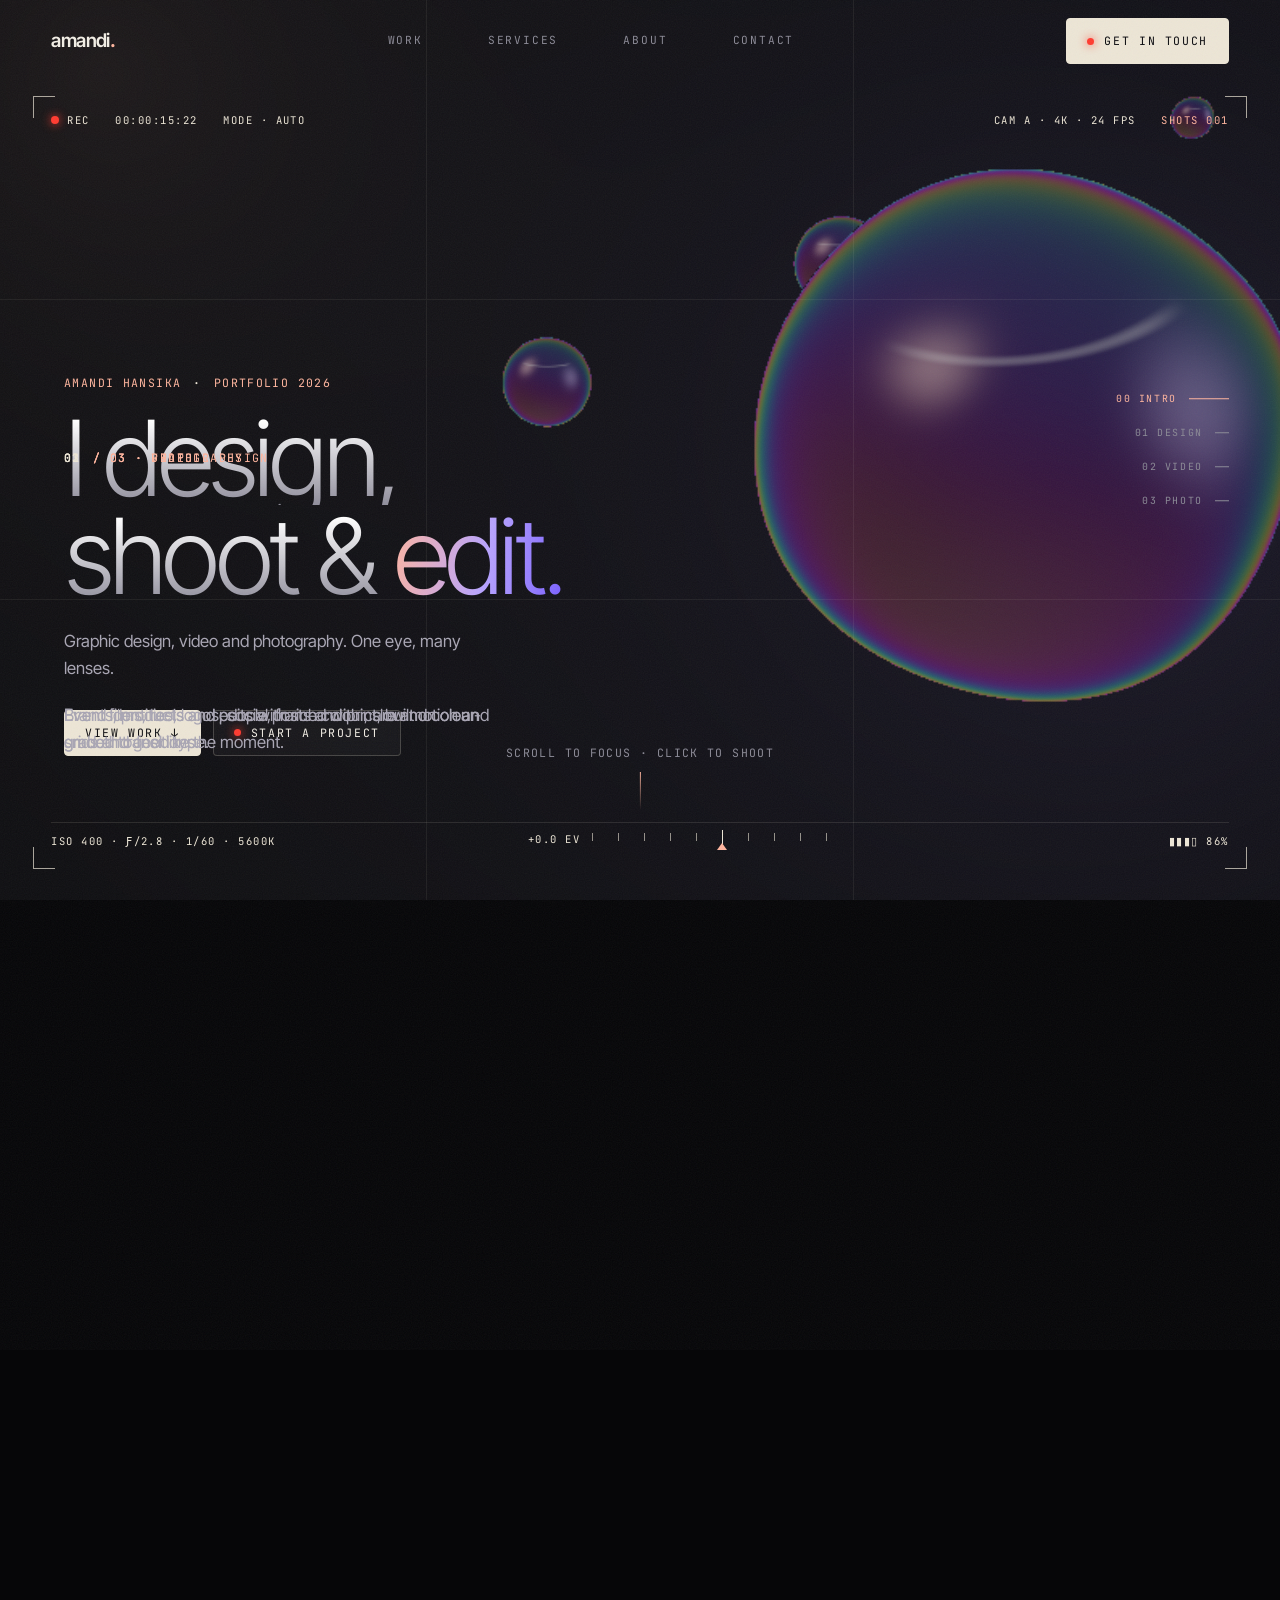
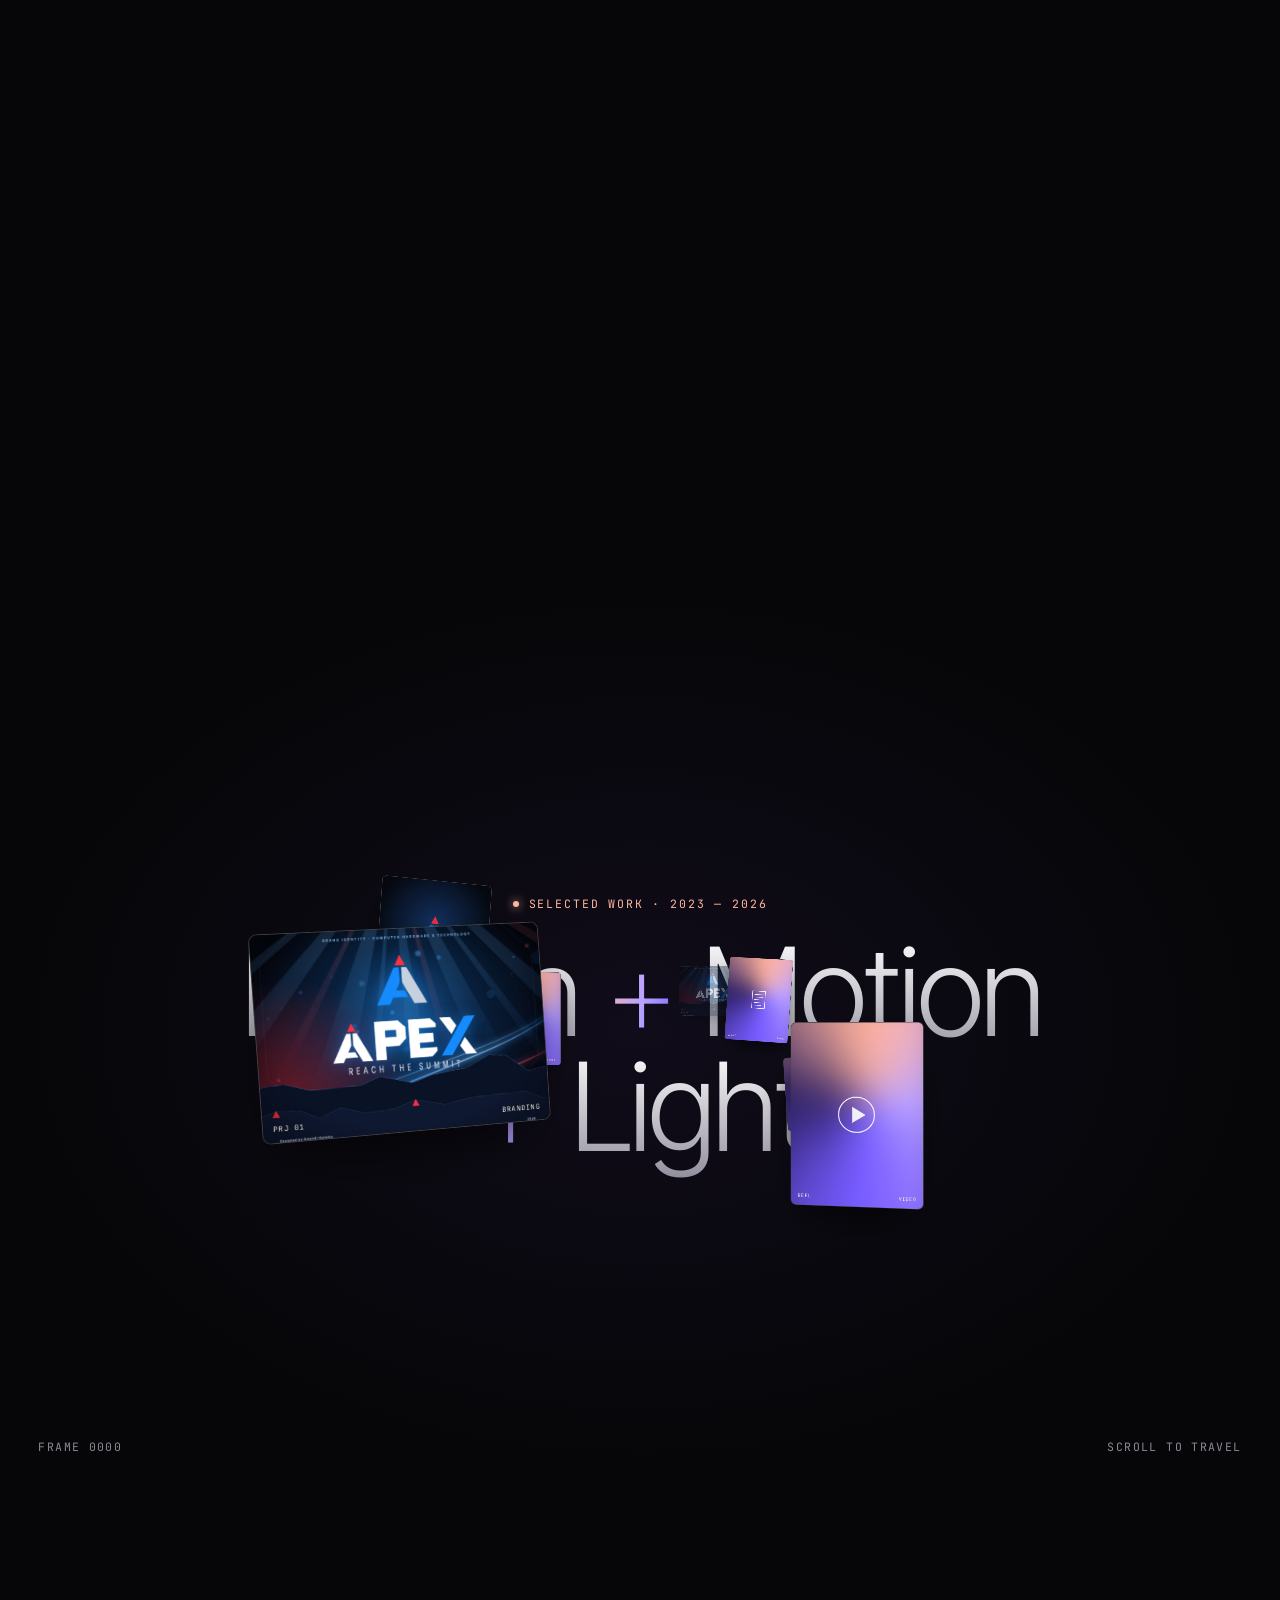
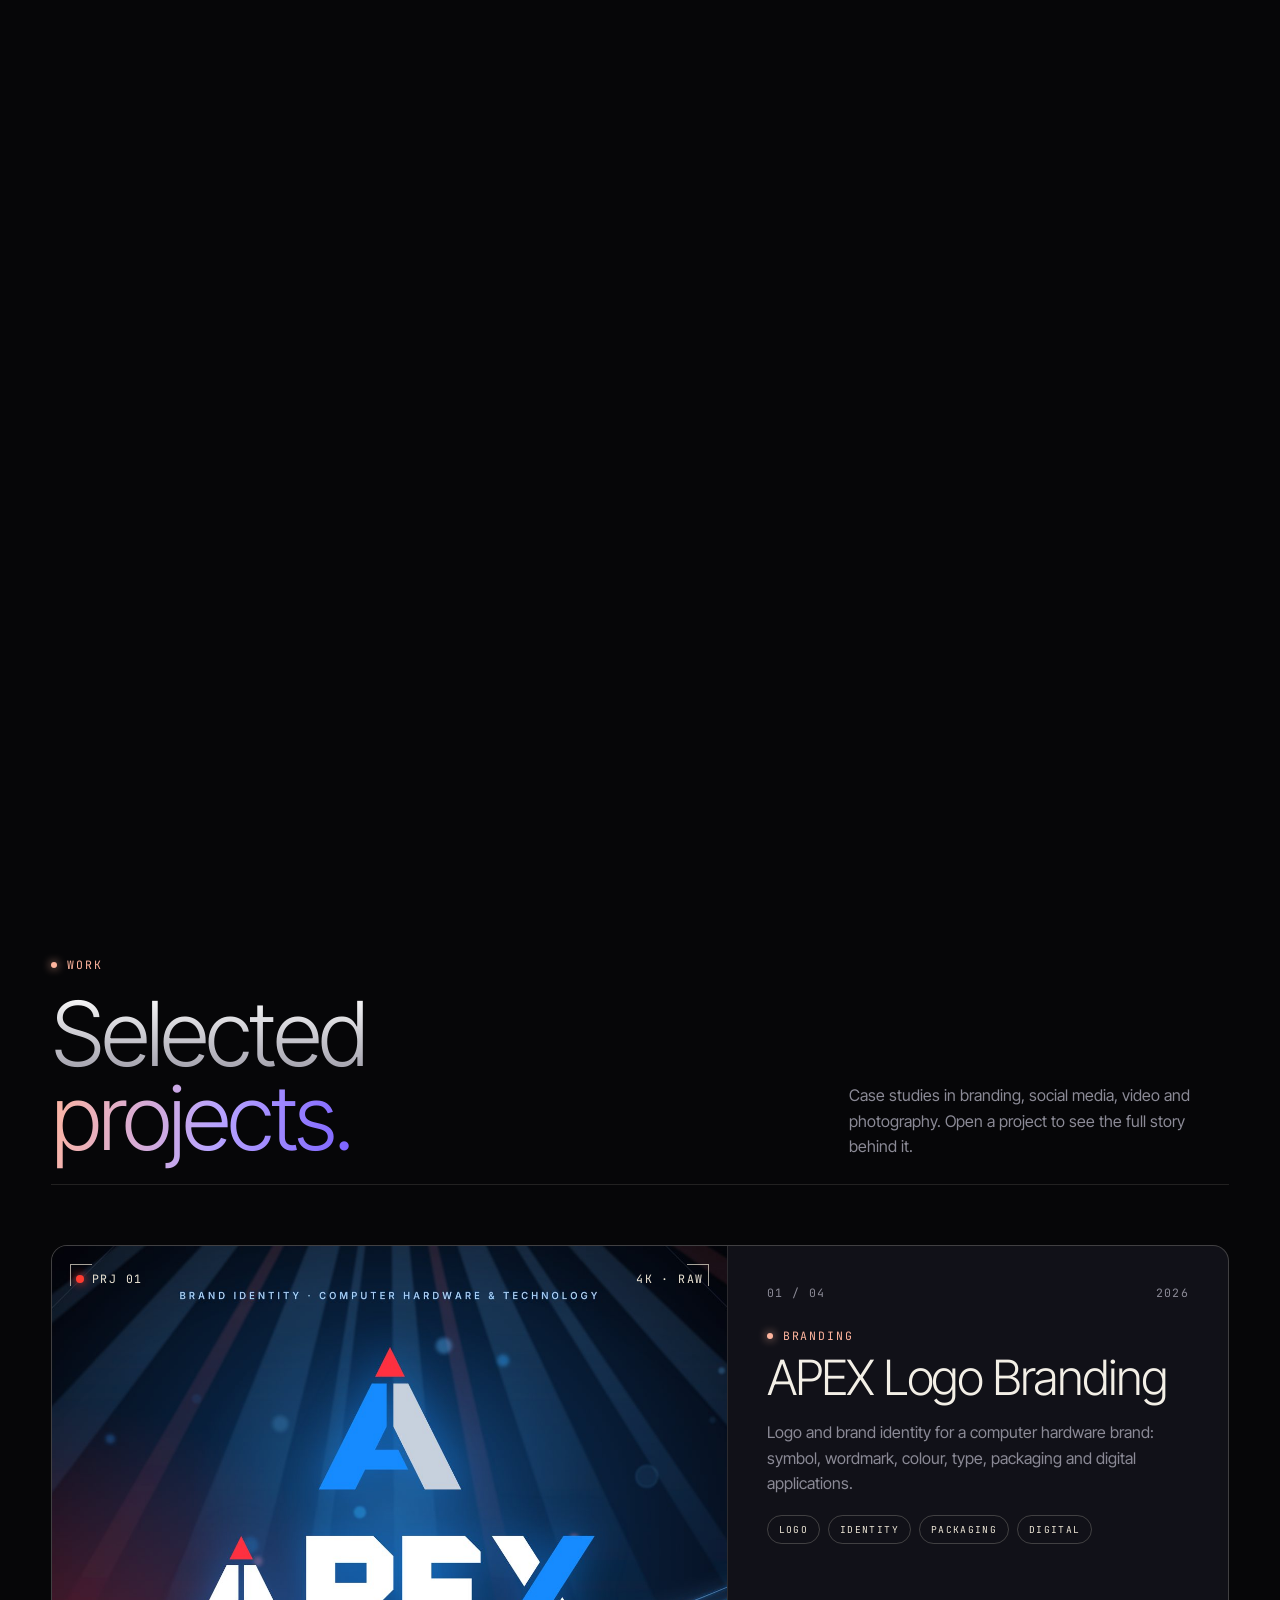
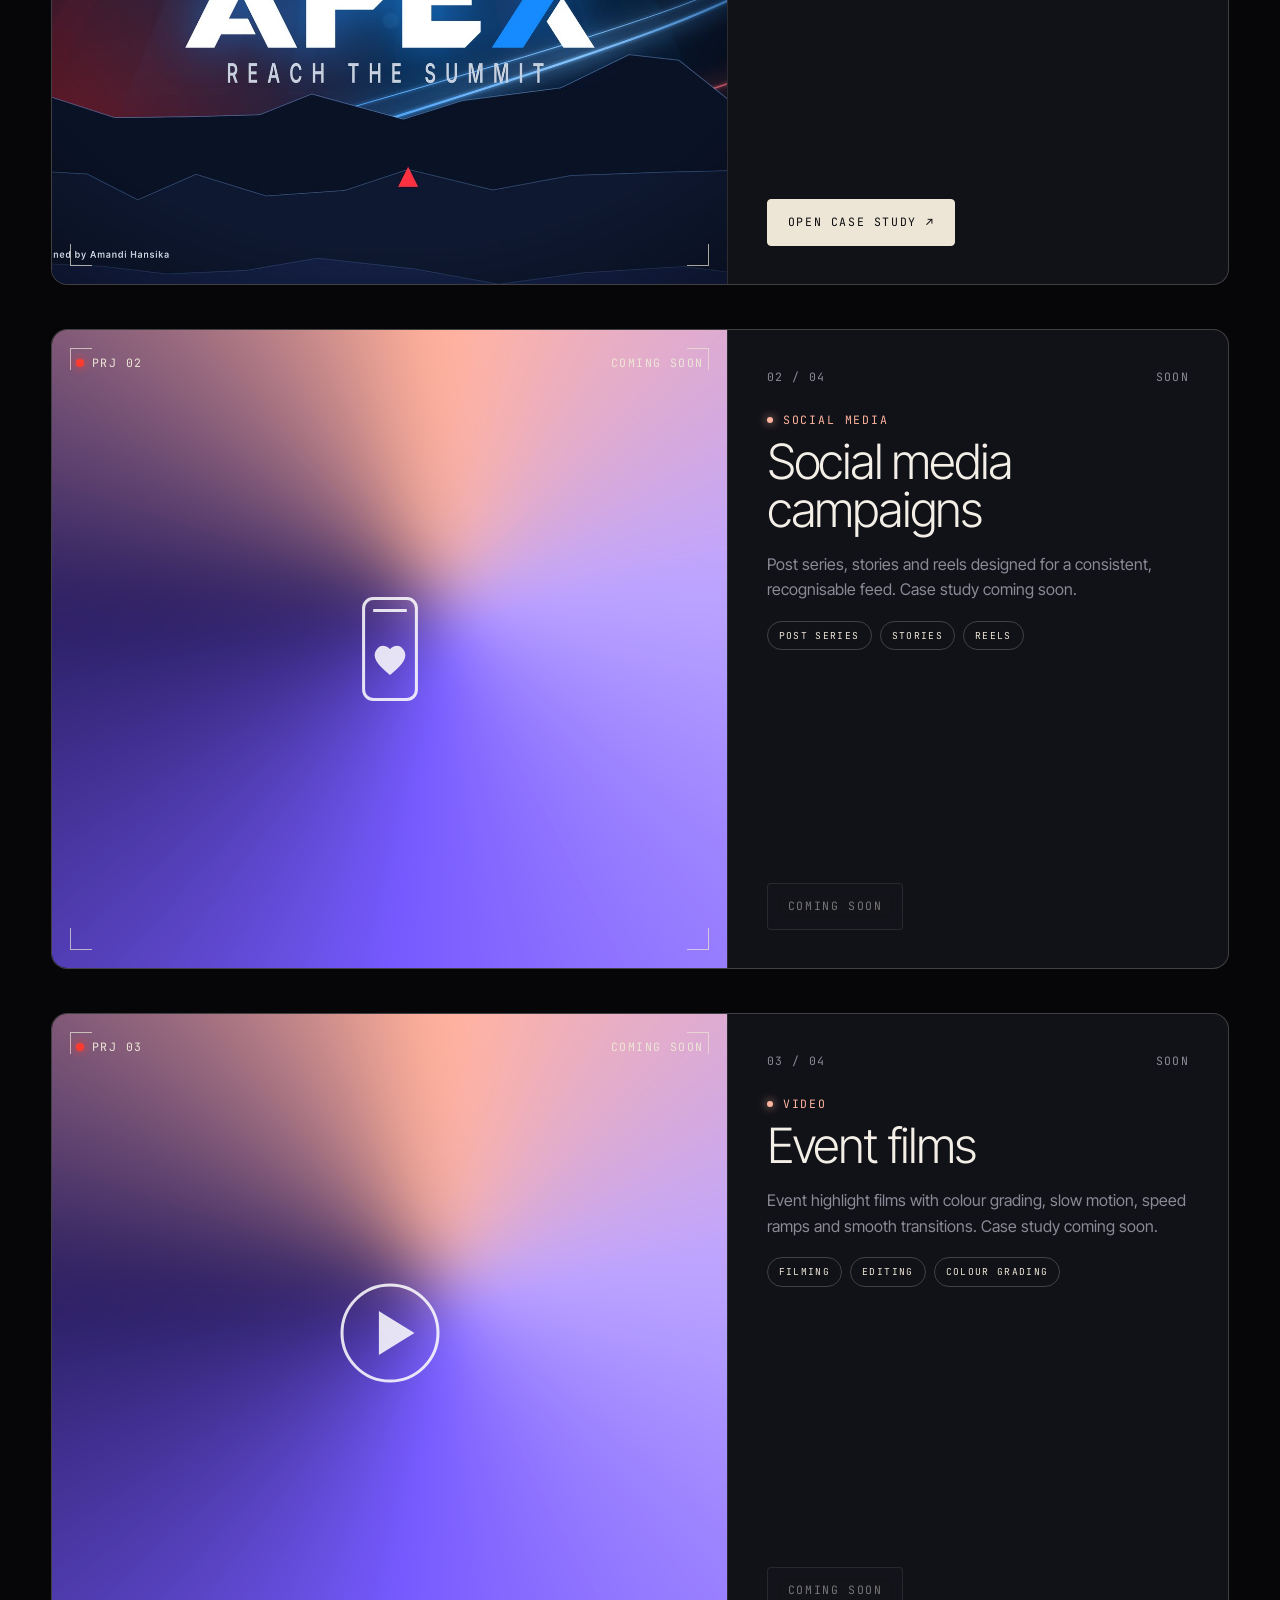
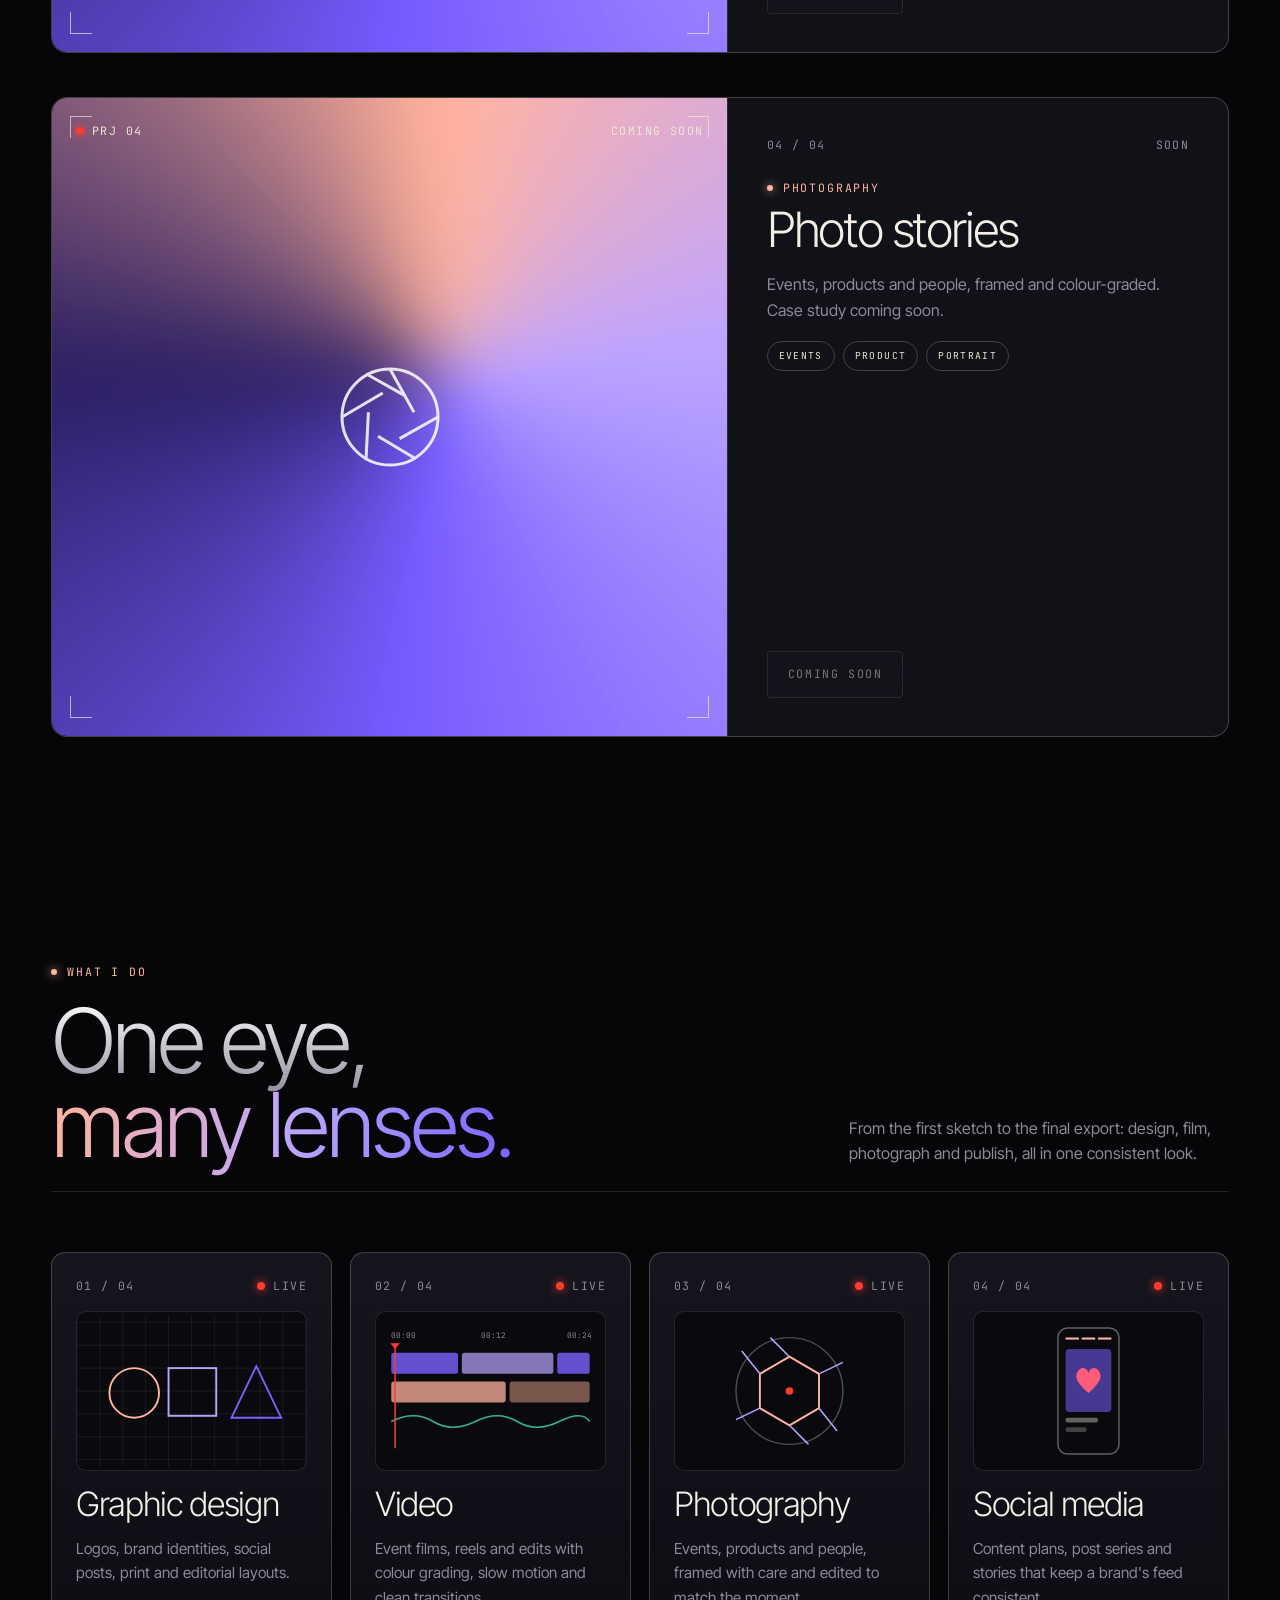
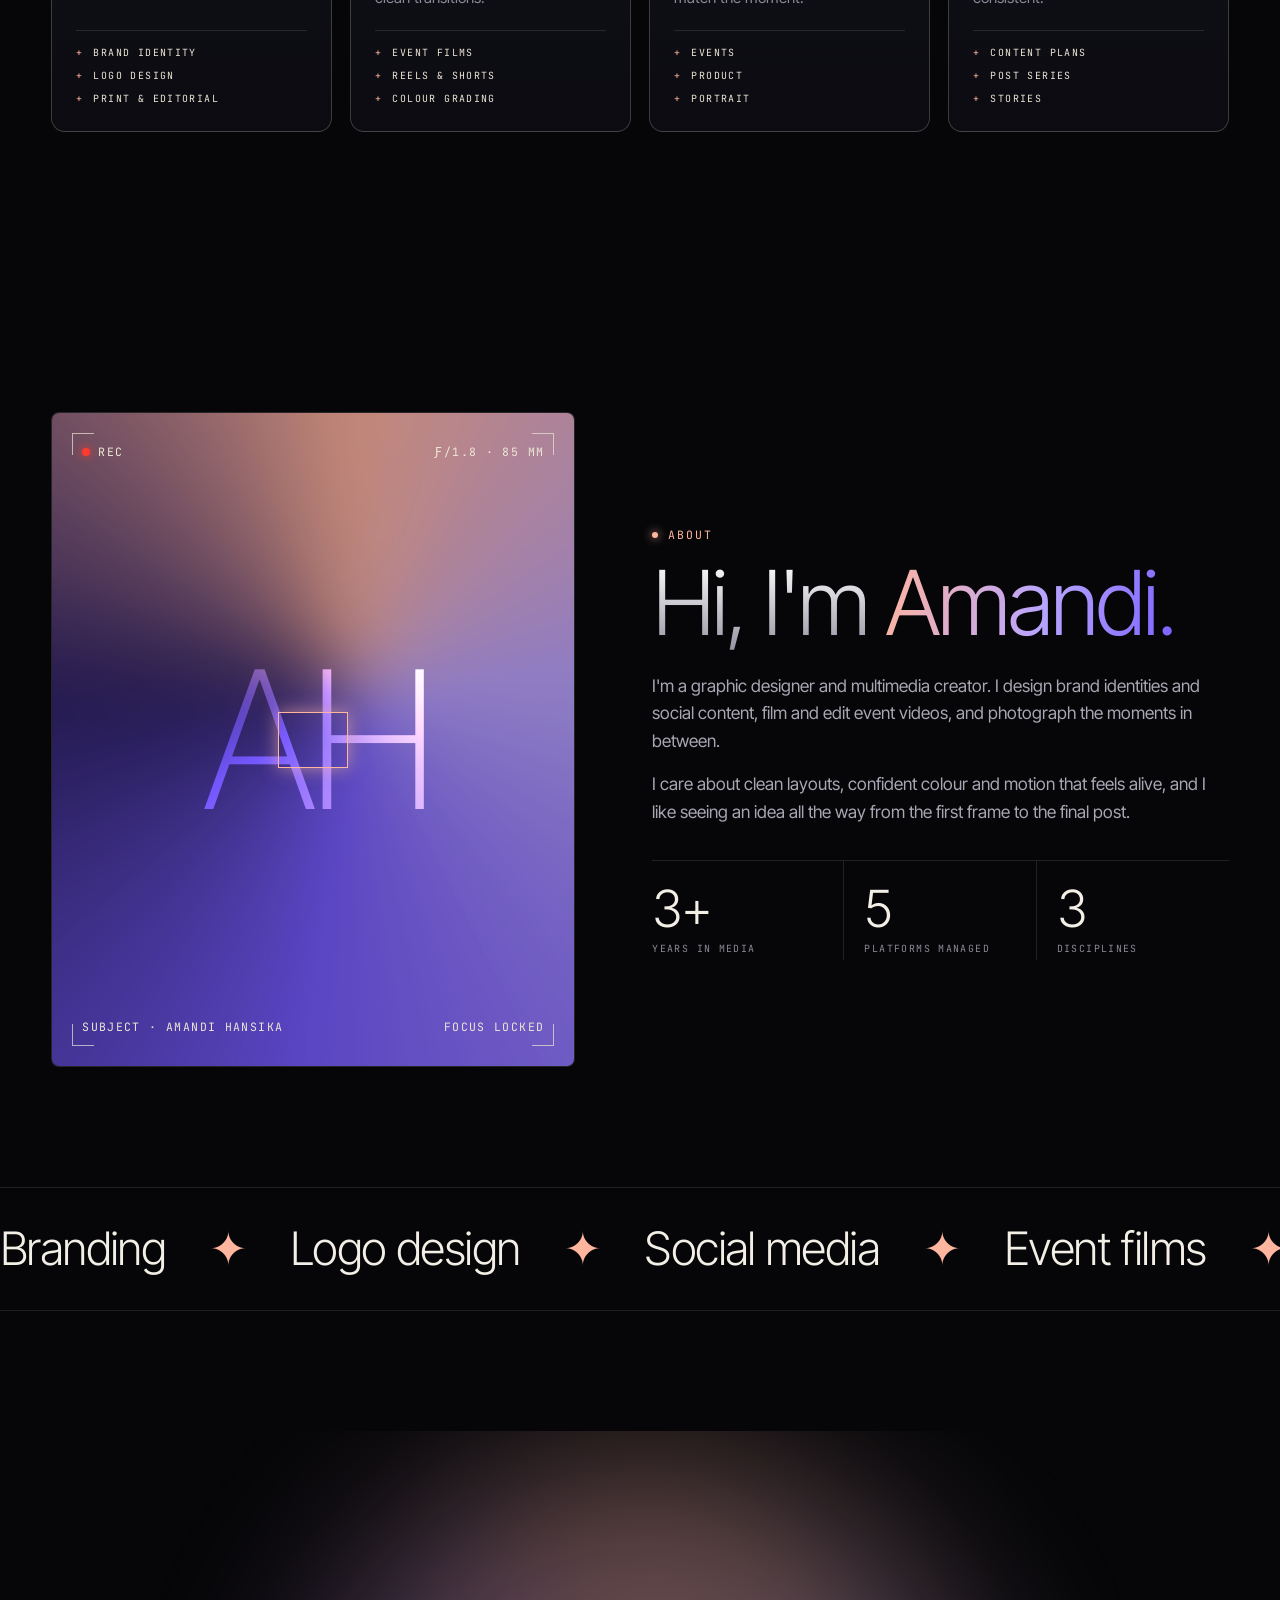
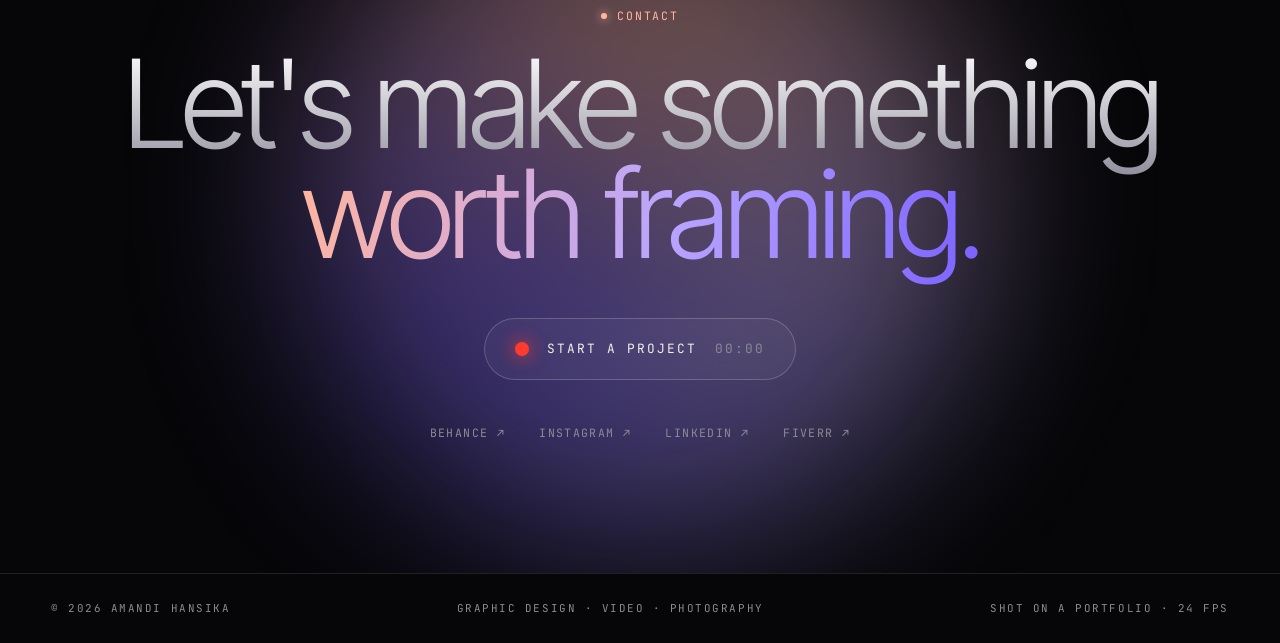
==== commit c83ea024: "New site theme: camera viewfinder + 3D iridescent lens - WebGL hero: glass object morphs sphere > cu" ====
--- a/index.html
+++ b/index.html
@@ -3,473 +3,513 @@
 <head>
 <meta charset="utf-8">
 <meta name="viewport" content="width=device-width, initial-scale=1">
-<title>Amandi Hansika — Graphic Designer & Multimedia Creator</title>
-<meta name="description" content="Portfolio of Amandi Hansika — graphic design, branding, social media and multimedia work.">
+<title>Amandi Hansika — Graphic Design · Video · Photography</title>
+<meta name="description" content="Portfolio of Amandi Hansika: graphic design, branding, video, photography and social media.">
+<meta name="theme-color" content="#060608">
 <link rel="preconnect" href="https://fonts.googleapis.com">
 <link rel="preconnect" href="https://fonts.gstatic.com" crossorigin>
-<link href="https://fonts.googleapis.com/css2?family=Syne:wght@600;700;800&family=Inter:wght@400;500;600&display=swap" rel="stylesheet">
+<link href="https://fonts.googleapis.com/css2?family=Inter+Tight:wght@200;300;400;500;600&family=JetBrains+Mono:wght@400;500&display=swap" rel="stylesheet">
+<link rel="stylesheet" href="theme.css">
 <style>
-:root{
-  --bg:#0E0E12; --bg2:#15151C; --card:#1B1B24; --line:#2A2A36;
-  --text:#F4F4F6; --muted:#9A9AAB;
-  --violet:#7C5CFF; --coral:#FF5C7A; --amber:#FFB84C; --mint:#3DDBB4;
-  --display:'Syne','Trebuchet MS',system-ui,sans-serif;
-  --body:'Inter',system-ui,-apple-system,'Segoe UI',sans-serif;
+@property --r{syntax:'<percentage>';inherits:false;initial-value:150%}
+@property --a{syntax:'<angle>';inherits:false;initial-value:0deg}
+
+/* ================= HERO ================= */
+.hero{position:relative;height:420vh}
+.hero-pin{position:sticky;top:0;height:100vh;height:100svh;overflow:hidden;background:#060608;color:var(--cream)}
+#gl{position:absolute;inset:0;width:100%;height:100%;display:block;opacity:0;transition:opacity 1.8s ease}
+.ready #gl{opacity:1}
+.no-gl .hero-pin{background:radial-gradient(circle at 72% 48%,rgba(123,97,255,.4),transparent 36%),radial-gradient(circle at 66% 40%,rgba(255,181,158,.25),transparent 30%),#060608}
+.thirds{position:absolute;inset:0;pointer-events:none;opacity:.07;background:
+  linear-gradient(90deg,transparent calc(33.33% - .5px),var(--cream) calc(33.33% - .5px),var(--cream) calc(33.33% + .5px),transparent calc(33.33% + .5px),transparent calc(66.66% - .5px),var(--cream) calc(66.66% - .5px),var(--cream) calc(66.66% + .5px),transparent calc(66.66% + .5px)),
+  linear-gradient(180deg,transparent calc(33.33% - .5px),var(--cream) calc(33.33% - .5px),var(--cream) calc(33.33% + .5px),transparent calc(33.33% + .5px),transparent calc(66.66% - .5px),var(--cream) calc(66.66% - .5px),var(--cream) calc(66.66% + .5px),transparent calc(66.66% + .5px))}
+.cols{position:absolute;inset:0;pointer-events:none;opacity:0;transition:opacity .8s;background:repeating-linear-gradient(90deg,rgba(184,164,255,.06) 0 calc(100%/12 - 12px),transparent calc(100%/12 - 12px) calc(100%/12))}
+[data-phase="1"] .cols{opacity:1}
+[data-phase="1"] .thirds{opacity:.14}
+.strip{position:absolute;top:0;bottom:0;width:26px;opacity:0;transition:opacity .8s;background:repeating-linear-gradient(180deg,transparent 0 10px,rgba(237,230,214,.55) 10px 22px,transparent 22px 34px);background-size:100% 34px;-webkit-mask:linear-gradient(90deg,transparent 6px,#000 6px,#000 20px,transparent 20px);mask:linear-gradient(90deg,transparent 6px,#000 6px,#000 20px,transparent 20px);animation:strip 1s linear infinite}
+.strip.l{left:0}.strip.r{right:0}
+@keyframes strip{to{background-position:0 34px}}
+[data-phase="2"] .strip{opacity:.45}
+.afpts{position:absolute;left:66%;top:50%;width:min(520px,52vw);height:min(300px,40vh);transform:translate(-50%,-50%);display:grid;grid-template-columns:repeat(5,1fr);grid-template-rows:repeat(3,1fr);pointer-events:none;opacity:0;transition:opacity .8s}
+.afpts i{justify-self:center;align-self:center;width:16px;height:12px;border:1px solid rgba(237,230,214,.35)}
+.afpts i.hot{border-color:var(--peach);box-shadow:0 0 12px var(--peach);animation:blinkrec 1s steps(1) infinite}
+[data-phase="3"] .afpts{opacity:1}
+
+.vf{position:absolute;inset:clamp(74px,11vh,96px) clamp(14px,2.6vw,36px) clamp(18px,3.4vh,34px);pointer-events:none;z-index:3}
+.hud-t,.hud-b{position:absolute;left:18px;right:18px;display:flex;align-items:center;gap:clamp(12px,2vw,26px);font-family:var(--mono);font-size:.66rem;letter-spacing:.14em;text-transform:uppercase;color:var(--cream)}
+.hud-t{top:16px}.hud-b{bottom:16px}
+.hud-t .r,.hud-b .r{margin-left:auto}
+.hud-t #tc{font-variant-numeric:tabular-nums}
+[data-phase="2"] .hud-t .recl{color:var(--rec)}
+.meter{position:relative;width:min(260px,26vw);height:24px;margin-left:auto}
+.meter .ticks{position:absolute;left:0;right:0;top:4px;height:8px;background:repeating-linear-gradient(90deg,rgba(237,230,214,.6) 0 1px,transparent 1px 10%)}
+.meter .ticks::after{content:"";position:absolute;left:50%;top:-3px;width:1px;height:14px;background:var(--cream)}
+.meter #evMark{position:absolute;top:14px;width:0;height:0;border-left:5px solid transparent;border-right:5px solid transparent;border-bottom:7px solid var(--peach);transform:translateX(-50%)}
+.meter #ev{position:absolute;right:calc(100% + 12px);top:2px;white-space:nowrap}
+.hprog{position:absolute;left:18px;right:18px;bottom:46px;height:1px;background:var(--line)}
+.hprog i{display:block;height:100%;background:linear-gradient(90deg,var(--peach),var(--lilac));transform-origin:left;transform:scaleX(0)}
+
+.ph{position:absolute;z-index:4;left:clamp(34px,5vw,74px);bottom:clamp(96px,16vh,150px);width:min(640px,86vw);pointer-events:none}
+.ph.on{pointer-events:auto}
+.ph .tg{display:flex;gap:12px;align-items:center;color:var(--peach);opacity:0;transform:translateY(10px);transition:opacity .6s,transform .6s}
+.ph .tg b{color:var(--cream);font-weight:500}
+.ph h1,.ph h2{font-weight:300;font-size:clamp(3.1rem,8.2vw,7.8rem);line-height:.9;letter-spacing:-.055em;margin:18px 0 20px}
+.ph p{color:#A9A6B4;max-width:440px;font-size:1.05rem;opacity:0;transform:translateY(12px);transition:opacity .7s,transform .7s}
+.ph .cta{display:flex;gap:12px;flex-wrap:wrap;margin-top:28px;opacity:0;transform:translateY(12px);transition:opacity .7s,transform .7s}
+.ph.on .tg{opacity:1;transform:none}
+.ph.on p{opacity:1;transform:none;transition-delay:.25s}
+.ph.on .cta{opacity:1;transform:none;transition-delay:.4s}
+.ph:not(.on) .ln>span{transform:translateY(-108%);transition-duration:.55s;transition-delay:0s}
+#hsteps{position:absolute;z-index:4;right:clamp(30px,4vw,64px);top:50%;transform:translateY(-50%);display:flex;flex-direction:column;gap:6px}
+#hsteps button{background:none;border:0;display:flex;align-items:center;gap:12px;justify-content:flex-end;font-family:var(--mono);font-size:.62rem;letter-spacing:.16em;text-transform:uppercase;color:var(--muted);padding:6px 0;transition:color .3s}
+#hsteps button::after{content:"";width:14px;height:1px;background:currentColor;transition:width .4s var(--ease)}
+#hsteps button.on{color:var(--peach)}
+#hsteps button.on::after{width:40px}
+#hsteps button:hover{color:var(--cream)}
+.scrollcue{position:absolute;z-index:4;left:50%;bottom:clamp(70px,10vh,96px);transform:translateX(-50%);display:flex;flex-direction:column;align-items:center;gap:10px;color:var(--muted);transition:opacity .5s}
+.scrollcue::after{content:"";width:1px;height:38px;background:linear-gradient(var(--peach),transparent);animation:cue 1.8s ease-in-out infinite;transform-origin:top}
+@keyframes cue{0%{transform:scaleY(0)}50%{transform:scaleY(1);transform-origin:top}51%{transform-origin:bottom}100%{transform:scaleY(0);transform-origin:bottom}}
+.hero-pin:not([data-phase="0"]) .scrollcue{opacity:0}
+.iris{position:absolute;inset:0;z-index:6;pointer-events:none;background:#000;opacity:0;-webkit-mask:radial-gradient(circle at 50% 50%,transparent var(--r),#000 calc(var(--r) + .6%));mask:radial-gradient(circle at 50% 50%,transparent var(--r),#000 calc(var(--r) + .6%))}
+.iris.snap{animation:snap .6s cubic-bezier(.7,0,.3,1)}
+@keyframes snap{0%{opacity:1;--r:120%}42%{--r:0%}58%{--r:0%}100%{opacity:1;--r:120%}}
+#shots{color:var(--peach)}
+
+/* ================= REEL (fly-through) ================= */
+.fly{position:relative;height:380vh}
+.fly-pin{position:sticky;top:0;height:100vh;height:100svh;overflow:hidden;perspective:1100px;background:radial-gradient(ellipse at 50% 50%,#100C1A 0%,var(--bg) 70%)}
+.fly-title{position:absolute;inset:0;display:flex;flex-direction:column;align-items:center;justify-content:center;text-align:center;gap:20px;z-index:1;padding:0 4%}
+.fly-title .big{font-size:clamp(2.8rem,9.6vw,9rem)}
+.fly-title .big .p{font-weight:200}
+.scene{position:absolute;left:50%;top:50%;width:0;height:0;transform-style:preserve-3d;z-index:2}
+.fc{position:absolute;border-radius:10px;overflow:hidden;border:1px solid var(--line2);background:var(--card);will-change:transform,opacity;box-shadow:0 40px 80px -30px rgba(0,0,0,.85);opacity:0}
+.fc img{width:100%;height:100%;object-fit:cover}
+.fc .lab{position:absolute;left:12px;right:12px;bottom:10px;display:flex;justify-content:space-between;font-family:var(--mono);font-size:.56rem;letter-spacing:.14em;text-transform:uppercase;color:var(--cream);z-index:2}
+.fc .glyph{position:absolute;inset:0;display:grid;place-items:center;z-index:1}
+.fc .glyph svg{width:34%;opacity:.9}
+.fly-hud{position:absolute;left:clamp(16px,3vw,40px);right:clamp(16px,3vw,40px);bottom:24px;display:flex;justify-content:space-between;z-index:3;color:var(--muted)}
+.art{position:absolute;inset:-20%;background:conic-gradient(from var(--a) at 55% 45%,#FFB59E,#B8A4FF,#7B61FF,#2A1F5C,#FFB59E);filter:blur(34px) saturate(1.1);animation:art 10s linear infinite}
+@keyframes art{to{--a:360deg}}
+
+/* ================= WORK (stacking cards) ================= */
+.work{padding:150px 0 80px}
+.stack{display:grid;gap:44px}
+.sc{position:sticky;top:calc(92px + var(--i)*18px);height:min(74vh,640px);border-radius:16px;overflow:hidden;border:1px solid var(--line2);background:var(--card);display:grid;grid-template-columns:1.35fr 1fr;transform-origin:50% 0;will-change:transform,filter}
+.sc .media{position:relative;overflow:hidden;background:#0A0A10}
+.sc .media img{width:100%;height:100%;object-fit:cover;transition:transform 1.4s var(--ease)}
+.sc:hover .media img{transform:scale(1.05)}
+.sc .media .corners{inset:18px}
+.sc .media .mh{position:absolute;left:24px;right:24px;top:24px;display:flex;justify-content:space-between;color:var(--cream);z-index:2}
+.sc .media .soon{position:absolute;inset:0;display:grid;place-items:center;z-index:1}
+.sc .media .soon svg{width:min(120px,26%);opacity:.85}
+.sc .info{padding:clamp(24px,3vw,44px);display:flex;flex-direction:column;gap:18px;border-left:1px solid var(--line)}
+.sc .top{display:flex;justify-content:space-between;color:var(--muted)}
+.sc h3{font-weight:300;font-size:clamp(2.1rem,3.8vw,3.6rem);line-height:.98;letter-spacing:-.045em;margin-top:8px}
+.sc p{color:var(--muted)}
+.tags{display:flex;gap:8px;flex-wrap:wrap}
+.tags span{font-family:var(--mono);font-size:.6rem;letter-spacing:.14em;text-transform:uppercase;border:1px solid var(--line2);padding:6px 11px;border-radius:99px;color:var(--cream)}
+.sc .go{margin-top:auto;align-self:flex-start}
+.sc .go.off{opacity:.45;pointer-events:none}
+
+/* ================= SERVICES (3D fan) ================= */
+.disc{padding:140px 0}
+.fan{display:grid;grid-template-columns:repeat(4,1fr);gap:18px;perspective:1600px}
+.fcard{position:relative;min-height:480px;border-radius:14px;border:1px solid var(--line2);background:linear-gradient(180deg,#15151E,#0B0B11);padding:24px;display:flex;flex-direction:column;gap:16px;transform:translateY(var(--ty)) rotateZ(var(--rz)) rotateY(var(--ry));transition:transform 1.4s var(--ease),border-color .4s,box-shadow .4s;transition-delay:calc(var(--i)*80ms);will-change:transform}
+.fan.in .fcard{transform:rotateX(var(--tx,0deg)) rotateY(var(--tyy,0deg))}
+.fan.in .fcard:hover{border-color:rgba(255,181,158,.6);box-shadow:0 30px 70px -30px rgba(123,97,255,.55);transition:transform .25s ease-out,border-color .4s,box-shadow .4s}
+.fcard .tp{display:flex;justify-content:space-between;color:var(--muted)}
+.fcard .vis{height:160px;border-radius:10px;background:#09090E;border:1px solid var(--line);position:relative;overflow:hidden}
+.fcard .vis svg{position:absolute;inset:0;width:100%;height:100%}
+.fcard h3{font-weight:300;font-size:2.1rem;letter-spacing:-.04em;line-height:1}
+.fcard p{color:var(--muted);font-size:.95rem}
+.fcard ul{list-style:none;margin-top:auto;border-top:1px solid var(--line);padding-top:14px;display:grid;gap:7px}
+.fcard li{font-family:var(--mono);font-size:.62rem;letter-spacing:.14em;text-transform:uppercase;color:var(--cream);display:flex;gap:10px}
+.fcard li::before{content:"+";color:var(--peach)}
+.tb{transform-box:fill-box;transform-origin:center}
+.v-float{animation:vfloat 3.2s ease-in-out infinite}
+.v-spin{animation:vspin 7s linear infinite}
+.v-pulse{animation:vpulse 2.6s ease-in-out infinite}
+@keyframes vfloat{50%{transform:translateY(-10px)}}
+@keyframes vspin{to{transform:rotate(360deg)}}
+@keyframes vpulse{50%{transform:scale(.55)}}
+.v-ph{animation:vplay 4s linear infinite}
+@keyframes vplay{from{transform:translateX(0)}to{transform:translateX(200px)}}
+.v-bar{transform-box:fill-box;transform-origin:left;animation:vbar 3s linear infinite}
+.v-bar.b2{animation-delay:1s}.v-bar.b3{animation-delay:2s}
+@keyframes vbar{0%{transform:scaleX(0)}100%{transform:scaleX(1)}}
+.v-heart{animation:vheart 3s ease-in-out infinite}
+@keyframes vheart{0%,60%,100%{transform:scale(0);opacity:0}70%{transform:scale(1.2);opacity:1}85%{transform:scale(1);opacity:1}}
+
+/* ================= ABOUT ================= */
+.about{padding:140px 0 120px}
+.ab{display:grid;grid-template-columns:1fr 1.1fr;gap:clamp(40px,6vw,90px);align-items:center}
+.vfbox{position:relative;aspect-ratio:4/5;border-radius:8px;overflow:hidden;background:#0A0A10;border:1px solid var(--line)}
+.vfbox .art{opacity:.75}
+.vfbox .corners{inset:20px}
+.vfbox .ini{position:absolute;inset:0;display:grid;place-items:center;font-weight:200;font-size:clamp(6rem,15vw,12rem);letter-spacing:-.08em;color:#fff;mix-blend-mode:overlay}
+.vfbox .h{position:absolute;left:30px;right:30px;display:flex;justify-content:space-between;color:var(--cream);z-index:2}
+.vfbox .h.t{top:30px}.vfbox .h.b{bottom:30px}
+.vfbox .fpt{position:absolute;left:50%;top:50%;width:70px;height:56px;transform:translate(-50%,-50%);border:1.5px solid var(--peach);box-shadow:0 0 18px rgba(255,181,158,.6);animation:focus 3s var(--ease) infinite}
+@keyframes focus{0%{transform:translate(-50%,-50%) scale(1.6);opacity:0}25%{transform:translate(-50%,-50%) scale(1);opacity:1}80%{opacity:1}100%{opacity:0}}
+.about h2{margin:16px 0 26px}
+.about .bio p{color:#A9A6B4;font-size:1.08rem;margin-bottom:16px;max-width:560px}
+.stats{display:grid;grid-template-columns:repeat(3,1fr);border-top:1px solid var(--line);margin-top:34px}
+.stat{padding:22px 0 0;border-right:1px solid var(--line);padding-right:16px}
+.stat+.stat{padding-left:20px}
+.stat:last-child{border-right:0}
+.stat b{display:block;font-weight:300;font-size:clamp(2.4rem,4vw,3.4rem);letter-spacing:-.05em;line-height:1}
+.stat span{font-family:var(--mono);font-size:.62rem;letter-spacing:.14em;text-transform:uppercase;color:var(--muted)}
+.mq{border-block:1px solid var(--line);overflow:hidden;padding:24px 0;margin-top:120px}
+.mq .tr{display:flex;width:max-content;gap:44px;animation:mq 34s linear infinite;font-weight:300;font-size:clamp(1.6rem,3.6vw,3rem);letter-spacing:-.035em;white-space:nowrap}
+.mq .tr em{font-style:normal;color:var(--peach)}
+@keyframes mq{to{transform:translateX(-50%)}}
+
+/* ================= CONTACT ================= */
+.contact{position:relative;padding:170px 0 130px;overflow:hidden;text-align:center}
+.orb{position:absolute;width:min(680px,90vw);aspect-ratio:1;border-radius:50%;left:50%;top:50%;transform:translate(-50%,-50%);pointer-events:none;opacity:.42;filter:blur(90px);background:conic-gradient(from var(--a),#FFB59E,#B8A4FF,#7B61FF,#FFB59E);animation:art 12s linear infinite;transition:left 1.2s var(--ease),top 1.2s var(--ease)}
+.contact .wrap{position:relative}
+.mega{font-weight:300;font-size:clamp(3rem,9.6vw,9.2rem);line-height:.9;letter-spacing:-.06em;margin:22px 0 48px}
+.recbtn{display:inline-flex;align-items:center;gap:18px;padding:20px 30px;border-radius:999px;border:1px solid var(--line2);background:rgba(255,255,255,.04);backdrop-filter:blur(10px);font-family:var(--mono);font-size:.8rem;letter-spacing:.16em;text-transform:uppercase;transition:border-color .3s,transform .3s var(--ease)}
+.recbtn i{width:14px;height:14px;border-radius:50%;background:var(--rec);box-shadow:0 0 18px var(--rec);transition:border-radius .3s,transform .3s}
+.recbtn:hover{border-color:var(--rec);transform:translateY(-3px)}
+.recbtn:hover i{border-radius:3px;transform:scale(.85)}
+.recbtn b{font-weight:400;color:var(--muted);font-variant-numeric:tabular-nums}
+.socials{display:flex;justify-content:center;gap:clamp(16px,3vw,34px);margin-top:44px;flex-wrap:wrap}
+.socials a{color:var(--muted);transition:color .25s}
+.socials a:hover{color:var(--cream)}
+
+/* ================= responsive ================= */
+@media (max-width:980px){
+  .fan{grid-template-columns:1fr 1fr}
+  .ab{grid-template-columns:1fr}
+  .vfbox{max-width:460px}
 }
-*{box-sizing:border-box;margin:0;padding:0}
-html{scroll-behavior:smooth}
-body{background:var(--bg);color:var(--text);font-family:var(--body);line-height:1.6;overflow-x:hidden;-webkit-font-smoothing:antialiased}
-a{color:inherit;text-decoration:none}
-img{max-width:100%;display:block}
-::selection{background:var(--violet);color:#fff}
-.wrap{width:min(1180px,92%);margin-inline:auto}
-section{padding:110px 0;position:relative}
-h1,h2,h3{font-family:var(--display);line-height:1.05;letter-spacing:-.02em}
-.eyebrow{font-size:.78rem;letter-spacing:.28em;text-transform:uppercase;color:var(--coral);font-weight:600;margin-bottom:18px;display:flex;align-items:center;gap:12px}
-.eyebrow::before{content:"";width:34px;height:2px;background:linear-gradient(90deg,var(--violet),var(--coral))}
-h2{font-size:clamp(2.2rem,5.4vw,4rem);margin-bottom:22px}
-.grad{background:linear-gradient(100deg,var(--violet),var(--coral) 55%,var(--amber));-webkit-background-clip:text;background-clip:text;color:transparent;background-size:200% 100%;animation:shift 6s ease-in-out infinite alternate}
-@keyframes shift{to{background-position:100% 0}}
-.lead{color:var(--muted);max-width:620px;font-size:1.05rem}
-
-/* cursor */
-.cursor,.cursor-dot{position:fixed;top:0;left:0;pointer-events:none;z-index:90;border-radius:50%;transform:translate(-50%,-50%)}
-.cursor{width:38px;height:38px;border:1.5px solid rgba(255,255,255,.5);transition:width .25s,height .25s,background .25s,border-color .25s;mix-blend-mode:difference}
-.cursor.big{width:76px;height:76px;background:#fff;border-color:#fff}
-.cursor-dot{width:6px;height:6px;background:var(--coral)}
-@media (hover:none){.cursor,.cursor-dot{display:none}}
-
-/* nav */
-nav{position:fixed;top:0;left:0;right:0;z-index:50;padding:18px 0;transition:background .3s,backdrop-filter .3s,border-color .3s;border-bottom:1px solid transparent}
-nav.scrolled{background:rgba(14,14,18,.72);backdrop-filter:blur(14px);border-color:var(--line)}
-nav .wrap{display:flex;justify-content:space-between;align-items:center}
-.logo{font-family:var(--display);font-weight:800;font-size:1.25rem}
-.logo b{color:var(--coral)}
-.links{display:flex;gap:34px;font-size:.92rem;color:var(--muted)}
-.links a{position:relative;transition:color .25s}
-.links a:hover{color:var(--text)}
-.links a::after{content:"";position:absolute;left:0;bottom:-6px;height:2px;width:0;background:linear-gradient(90deg,var(--violet),var(--coral));transition:width .3s}
-.links a:hover::after{width:100%}
-.btn{display:inline-flex;align-items:center;gap:10px;padding:14px 26px;border-radius:999px;font-weight:600;font-size:.95rem;border:1px solid var(--line);transition:transform .25s,box-shadow .25s,background .25s;cursor:pointer;background:none;color:var(--text);font-family:inherit}
-.btn.primary{background:linear-gradient(100deg,var(--violet),var(--coral));border:none;box-shadow:0 10px 34px -10px rgba(124,92,255,.7)}
-.btn:hover{transform:translateY(-3px)}
-.btn.primary:hover{box-shadow:0 16px 44px -10px rgba(255,92,122,.7)}
-#burger{display:none;background:none;border:0;color:var(--text);font-size:1.6rem;cursor:pointer}
-
-/* hero */
-.hero{position:relative;min-height:100vh;display:flex;align-items:center;padding-top:120px;overflow:hidden}
-.blob{position:absolute;border-radius:50%;filter:blur(90px);opacity:.55;animation:float 14s ease-in-out infinite alternate}
-.b1{width:480px;height:480px;background:var(--violet);top:-80px;right:-60px}
-.b2{width:380px;height:380px;background:var(--coral);bottom:-60px;left:-80px;animation-delay:-5s}
-.b3{width:260px;height:260px;background:var(--amber);top:45%;left:48%;opacity:.25;animation-delay:-9s}
-@keyframes float{to{transform:translate(60px,-50px) scale(1.15)}}
-.grid-bg{position:absolute;inset:0;background-image:linear-gradient(var(--line) 1px,transparent 1px),linear-gradient(90deg,var(--line) 1px,transparent 1px);background-size:64px 64px;opacity:.25;mask-image:radial-gradient(circle at 50% 40%,#000,transparent 72%);-webkit-mask-image:radial-gradient(circle at 50% 40%,#000,transparent 72%)}
-.hero .wrap{position:relative;z-index:2}
-.hero h1{font-size:clamp(3rem,10.5vw,8.6rem);font-weight:800;margin:10px 0 26px}
-.hero h1 .line{display:block;overflow:hidden}
-.hero h1 .line i{display:block;font-style:normal;transform:translateY(110%);transition:transform 1s cubic-bezier(.2,.8,.2,1)}
-body.ready .hero h1 .line i{transform:none}
-.hero h1 .line:nth-child(2) i{transition-delay:.12s}
-.role{font-size:clamp(1.05rem,2.2vw,1.4rem);color:var(--muted);min-height:2em}
-.role b{color:var(--text);font-weight:600}
-.caret{display:inline-block;width:2px;height:1.1em;background:var(--coral);vertical-align:-3px;margin-left:3px;animation:blink .9s steps(1) infinite}
-@keyframes blink{50%{opacity:0}}
-.cta{display:flex;gap:14px;flex-wrap:wrap;margin-top:38px}
-.scroll-hint{position:absolute;bottom:34px;left:50%;transform:translateX(-50%);font-size:.72rem;letter-spacing:.3em;color:var(--muted);text-transform:uppercase;display:flex;flex-direction:column;align-items:center;gap:10px;z-index:2}
-.scroll-hint::after{content:"";width:1px;height:46px;background:linear-gradient(var(--coral),transparent);animation:drop 1.8s ease-in-out infinite}
-@keyframes drop{0%{transform:scaleY(0);transform-origin:top}50%{transform:scaleY(1);transform-origin:top}51%{transform-origin:bottom}100%{transform:scaleY(0);transform-origin:bottom}}
-
-/* marquee */
-.marquee{border-block:1px solid var(--line);padding:22px 0;overflow:hidden;background:var(--bg2)}
-.track{display:flex;gap:48px;width:max-content;animation:scroll 28s linear infinite;font-family:var(--display);font-weight:700;font-size:clamp(1.3rem,3vw,2.2rem);white-space:nowrap}
-.track span:nth-child(even){color:transparent;-webkit-text-stroke:1px var(--muted)}
-.track em{font-style:normal;color:var(--coral)}
-@keyframes scroll{to{transform:translateX(-50%)}}
-
-/* reveal */
-.rv{opacity:0;transform:translateY(46px);transition:opacity .9s ease,transform .9s cubic-bezier(.2,.8,.2,1)}
-.rv.in{opacity:1;transform:none}
-
-/* work */
-.filters{display:flex;gap:10px;flex-wrap:wrap;margin:34px 0 40px}
-.filters button{padding:10px 20px;border-radius:999px;border:1px solid var(--line);background:none;color:var(--muted);font:500 .9rem var(--body);cursor:pointer;transition:all .25s}
-.filters button:hover{color:var(--text);border-color:var(--muted)}
-.filters button.on{background:var(--text);color:var(--bg);border-color:var(--text)}
-.gallery{display:grid;grid-template-columns:repeat(3,1fr);gap:22px}
-.card{position:relative;border-radius:20px;overflow:hidden;background:var(--card);aspect-ratio:4/5;cursor:pointer;transform-style:preserve-3d;transition:transform .35s ease,opacity .4s,box-shadow .35s;border:1px solid var(--line)}
-.card.wide{grid-column:span 2;aspect-ratio:auto}
-.card:hover{box-shadow:0 30px 60px -30px rgba(124,92,255,.6)}
-.card.hide{display:none}
-.card .art{position:absolute;inset:0;background-size:cover;background-position:center;transition:transform .8s cubic-bezier(.2,.8,.2,1)}
-.card:hover .art{transform:scale(1.08)}
-.card .ph{position:absolute;inset:0;display:grid;place-items:center;font-family:var(--display);font-weight:800;font-size:5rem;color:rgba(255,255,255,.18)}
-.card .info{position:absolute;inset:auto 0 0 0;padding:26px;background:linear-gradient(transparent,rgba(8,8,12,.92));transform:translateY(18px);opacity:0;transition:all .4s}
-.card:hover .info,.card:focus-visible .info{transform:none;opacity:1}
-@media (hover:none){.card .info{transform:none;opacity:1}}
-.card .tag{font-size:.7rem;letter-spacing:.2em;text-transform:uppercase;color:var(--amber)}
-.card h3{font-size:1.35rem;margin-top:6px}
-
-/* lightbox */
-#lb{position:fixed;inset:0;background:rgba(8,8,12,.94);backdrop-filter:blur(10px);z-index:80;display:none;place-items:center;padding:5vw}
-#lb.open{display:grid;animation:fade .3s}
-@keyframes fade{from{opacity:0}}
-#lb .box{max-width:1000px;width:100%;max-height:90vh;overflow:auto;text-align:center}
-#lb img,#lb .big{max-height:68vh;margin:0 auto 22px;border-radius:16px}
-#lb .big{height:56vh;display:grid;place-items:center;font:800 6rem var(--display);color:rgba(255,255,255,.2)}
-#lb p{color:var(--muted);max-width:620px;margin:8px auto 0}
-#lb .x{position:fixed;top:22px;right:28px;font-size:2rem;background:none;border:0;color:#fff;cursor:pointer}
-
-/* about */
-.about{background:var(--bg2);border-block:1px solid var(--line)}
-.two{display:grid;grid-template-columns:1.05fr 1fr;gap:70px;align-items:center}
-.about p{color:var(--muted);margin-bottom:16px}
-.stats{display:grid;grid-template-columns:repeat(3,1fr);gap:16px;margin-top:34px}
-.stat{padding:22px;border:1px solid var(--line);border-radius:18px;background:var(--card)}
-.stat b{font:800 2.4rem var(--display);display:block}
-.stat span{font-size:.82rem;color:var(--muted)}
-.skill{margin-bottom:22px}
-.skill div:first-child{display:flex;justify-content:space-between;font-size:.92rem;margin-bottom:8px}
-.bar{height:6px;border-radius:99px;background:var(--line);overflow:hidden}
-.bar i{display:block;height:100%;width:0;border-radius:99px;background:linear-gradient(90deg,var(--violet),var(--coral));transition:width 1.4s cubic-bezier(.2,.8,.2,1) .2s}
-.in .bar i{width:var(--w)}
-
-/* services */
-.services{display:grid;grid-template-columns:repeat(4,1fr);gap:20px;margin-top:44px}
-.svc{padding:30px 26px;border:1px solid var(--line);border-radius:20px;background:var(--card);transition:transform .35s,border-color .35s;position:relative;overflow:hidden}
-.svc::before{content:"";position:absolute;inset:0;background:radial-gradient(circle at var(--mx,50%) var(--my,0%),rgba(124,92,255,.22),transparent 60%);opacity:0;transition:opacity .35s}
-.svc:hover{transform:translateY(-8px);border-color:var(--violet)}
-.svc:hover::before{opacity:1}
-.svc .ico{width:50px;height:50px;border-radius:14px;display:grid;place-items:center;font-size:1.4rem;margin-bottom:20px;background:linear-gradient(135deg,var(--violet),var(--coral))}
-.svc h3{font-size:1.2rem;margin-bottom:10px}
-.svc p{font-size:.9rem;color:var(--muted)}
-
-/* contact */
-.contact{text-align:center;overflow:hidden}
-.contact h2{font-size:clamp(2.6rem,8vw,6.4rem)}
-.contact .lead{margin:0 auto 36px}
-.socials{display:flex;gap:12px;justify-content:center;flex-wrap:wrap;margin-top:34px}
-.socials a{padding:10px 20px;border:1px solid var(--line);border-radius:999px;font-size:.88rem;color:var(--muted);transition:all .25s}
-.socials a:hover{color:var(--text);border-color:var(--coral);transform:translateY(-3px)}
-footer{border-top:1px solid var(--line);padding:26px 0;color:var(--muted);font-size:.84rem;text-align:center}
-
-/* ===== hero story ===== */
-.story{position:relative;height:760vh;background:var(--bg)}
-.pin{position:sticky;top:0;height:100vh;height:100svh;overflow:hidden;isolation:isolate}
-.st-bg{position:absolute;inset:-10%;z-index:0;filter:hue-rotate(var(--hue,0deg));
-  background:radial-gradient(circle at 50% 40%,rgba(124,92,255,var(--glow,.14)),transparent 55%),radial-gradient(circle at 18% 85%,rgba(255,92,122,.1),transparent 45%),radial-gradient(circle at 85% 15%,rgba(255,184,76,.06),transparent 40%)}
-.st-grid{position:absolute;inset:0;z-index:0;background-image:linear-gradient(var(--line) 1px,transparent 1px),linear-gradient(90deg,var(--line) 1px,transparent 1px);background-size:64px 64px;opacity:.18;mask-image:radial-gradient(circle at 50% 40%,#000,transparent 70%);-webkit-mask-image:radial-gradient(circle at 50% 40%,#000,transparent 70%)}
-#fx{position:absolute;inset:0;z-index:1;display:block}
-.vig{position:absolute;inset:0;z-index:2;pointer-events:none;background:radial-gradient(ellipse at 50% 42%,transparent 50%,rgba(0,0,0,.6))}
-.grain{position:absolute;inset:-50%;z-index:2;pointer-events:none;opacity:.07;background-image:url("data:image/svg+xml;utf8,<svg xmlns='http://www.w3.org/2000/svg' width='160' height='160'><filter id='n'><feTurbulence type='fractalNoise' baseFrequency='.9' numOctaves='2'/></filter><rect width='100%25' height='100%25' filter='url(%23n)'/></svg>");animation:grain 1.2s steps(6) infinite}
-@keyframes grain{0%{transform:translate(0,0)}20%{transform:translate(-4%,3%)}40%{transform:translate(3%,-5%)}60%{transform:translate(-6%,-2%)}80%{transform:translate(5%,4%)}100%{transform:translate(0,0)}}
-
-/* story loader */
-.sl{position:absolute;inset:0;z-index:8;display:flex;flex-direction:column;align-items:center;justify-content:center;gap:14px;background:var(--bg);transition:opacity 1s ease,visibility 1s}
-.sl.done{opacity:0;visibility:hidden}
-.sl-ring{position:relative;width:170px;height:170px;display:grid;place-items:center;margin-bottom:14px}
-.sl-ring svg{position:absolute;inset:0;transform:rotate(-90deg)}
-.sl-ring .trk{fill:none;stroke:var(--line);stroke-width:1.5}
-.sl-ring .prg{fill:none;stroke:var(--coral);stroke-width:2;stroke-linecap:round;stroke-dasharray:100;stroke-dashoffset:100;filter:drop-shadow(0 0 6px var(--coral))}
-.sl-ring .orb{position:absolute;inset:0;animation:spin 2.4s linear infinite}
-.sl-ring .orb::after{content:"";position:absolute;left:50%;top:-4px;width:8px;height:8px;margin-left:-4px;border-radius:50%;background:var(--coral);box-shadow:0 0 14px 4px rgba(255,92,122,.7)}
-@keyframes spin{to{transform:rotate(360deg)}}
-.sl-ring b{font:800 1.6rem var(--display)}
-.sl-ring b i{font-style:normal;color:var(--coral)}
-.sl small{font-size:.72rem;letter-spacing:.32em;text-transform:uppercase;color:var(--muted)}
-.sl strong{font:600 1.5rem var(--body);letter-spacing:.06em}
-
-/* intro title */
-.intro{position:absolute;inset:0;z-index:4;display:flex;flex-direction:column;align-items:center;justify-content:center;text-align:center;padding:0 6%;pointer-events:none}
-.intro .kicker,.intro p,.intro .cta,.intro .hint{opacity:0;transform:translateY(18px);transition:opacity .8s ease,transform .8s ease}
-.intro .kicker{font-size:.74rem;letter-spacing:.38em;text-transform:uppercase;color:var(--muted)}
-.intro h1{font-size:clamp(3.2rem,11vw,9.4rem);font-weight:800;line-height:.95;margin:18px 0 16px;letter-spacing:-.03em}
-.intro h1 .w{display:inline-block;overflow:hidden;vertical-align:top;padding:0 .04em .06em}
-.intro h1 .w>span{display:inline-block;transform:translateY(110%);transition:transform 1.1s cubic-bezier(.2,.8,.2,1)}
-.intro h1 .w:nth-child(2)>span{transition-delay:.12s}
-.intro p{font-size:clamp(1rem,2vw,1.3rem);color:var(--muted)}
-.intro .cta{justify-content:center;margin-top:30px}
-.intro .hint{margin-top:34px;font-size:.7rem;letter-spacing:.3em;text-transform:uppercase;color:var(--muted);display:flex;flex-direction:column;align-items:center;gap:12px}
-.intro .hint::after{content:"";width:1px;height:42px;background:linear-gradient(var(--coral),transparent);animation:drop 1.8s ease-in-out infinite}
-.loaded .intro.on{pointer-events:auto}
-.loaded .intro.on .kicker,.loaded .intro.on p,.loaded .intro.on .cta,.loaded .intro.on .hint{opacity:1;transform:none}
-.loaded .intro.on h1 .w>span{transform:none}
-.loaded .intro.on p{transition-delay:.35s}.loaded .intro.on .cta{transition-delay:.5s}.loaded .intro.on .hint{transition-delay:.7s}
-.loaded .intro:not(.on) h1 .w>span{transform:translateY(-110%);transition-duration:.6s;transition-delay:0s}
-.btn.ghost{background:rgba(255,255,255,.04);backdrop-filter:blur(6px)}
-
-/* captions */
-.caps{position:absolute;inset:0;z-index:4;pointer-events:none}
-.cap{position:absolute;left:max(4vw,calc((100vw - 1180px)/2));bottom:clamp(76px,12vh,130px);width:min(600px,84vw)}
-.cap small{display:flex;gap:12px;align-items:center;font-size:.72rem;letter-spacing:.3em;text-transform:uppercase;color:var(--coral);font-weight:600;margin-bottom:14px}
-.cap small::before{content:"";width:28px;height:2px;background:linear-gradient(90deg,var(--violet),var(--coral))}
-.cap h2{font-size:clamp(1.9rem,4.4vw,3.6rem);line-height:1.04;margin:0}
-.cap .w{display:inline-block;overflow:hidden;vertical-align:top;padding-bottom:.06em}
-.cap .w>span{display:inline-block;transform:translateY(105%);transition:transform .7s cubic-bezier(.2,.8,.2,1);transition-delay:calc(var(--i)*45ms)}
-.cap.on .w>span{transform:none}
-.cap small,.cap p,.cap .cta{opacity:0;transform:translateY(14px);transition:opacity .6s ease,transform .6s ease}
-.cap p{color:var(--muted);margin-top:14px;font-size:1.02rem;max-width:470px}
-.cap .cta{margin-top:24px}
-.cap.on{pointer-events:auto}
-.cap.on small{opacity:1;transform:none}
-.cap.on p{opacity:1;transform:none;transition-delay:.3s}
-.cap.on .cta{opacity:1;transform:none;transition-delay:.45s}
-.cap:not(.on) .w>span{transform:translateY(-105%);transition-duration:.45s;transition-delay:0s}
-
-/* HUD */
-.hud{position:absolute;left:0;right:0;bottom:24px;z-index:5;opacity:0;transition:opacity .8s ease .3s}
-.loaded .hud,.loaded .scenes{opacity:1}
-.hud-b{width:min(1180px,92%);margin:0 auto;display:flex;align-items:center;gap:18px;font-size:.7rem;color:var(--muted);letter-spacing:.16em;text-transform:uppercase}
-.hud-b #sceneLbl{min-width:170px;white-space:nowrap}
-.hud-b .bar2{flex:1;height:2px;background:var(--line);border-radius:2px;overflow:hidden}
-.hud-b .bar2 i{display:block;height:100%;background:linear-gradient(90deg,var(--violet),var(--coral),var(--amber));transform-origin:left;transform:scaleX(0)}
-.hud-b button,.hud-b a{background:none;border:0;color:var(--muted);font:inherit;letter-spacing:inherit;text-transform:inherit;cursor:pointer;white-space:nowrap;transition:color .25s}
-.hud-b button:hover,.hud-b a:hover{color:var(--text)}
-.scenes{position:absolute;right:max(3vw,calc((100vw - 1180px)/2));top:50%;transform:translateY(-50%);z-index:5;display:flex;flex-direction:column;gap:16px;opacity:0;transition:opacity .8s ease .3s}
-.scenes button{position:relative;width:14px;height:14px;background:none;border:0;cursor:pointer;display:grid;place-items:center;padding:0}
-.scenes i{width:6px;height:6px;border-radius:50%;background:var(--muted);transition:all .35s}
-.scenes button.on i{width:10px;height:10px;background:var(--coral);box-shadow:0 0 12px var(--coral)}
-.scenes span{position:absolute;right:24px;white-space:nowrap;font-size:.68rem;letter-spacing:.2em;text-transform:uppercase;color:var(--text);opacity:0;transform:translateX(6px);transition:all .3s;pointer-events:none}
-.scenes button:hover span,.scenes button.on span{opacity:1;transform:none}
-.scenes button.on span{color:var(--coral)}
-@media (max-width:700px){
-  .scenes{display:none}
-  .hud-b{gap:12px}
-  .hud-b #sceneLbl{min-width:0}
-  .hud-b .lbl-skip{display:none}
-  .cap{bottom:68px}
-  .cap p{font-size:.95rem}
+@media (max-width:760px){
+  #hsteps{display:none}
+  .scrollcue{display:none}
+  .afpts{left:50%;top:30%;width:80vw;height:24vh}
+  .hud-t .hide-m,.hud-b .hide-m{display:none}
+  .meter{width:42vw}
+  .ph{left:22px;bottom:84px}
+  .ph p{font-size:.98rem}
+  .sc{grid-template-columns:1fr;grid-template-rows:46% 1fr;height:min(78vh,660px)}
+  .sc .info{border-left:0;border-top:1px solid var(--line);gap:12px}
+  .fan{grid-template-columns:1fr}
+  .fcard{min-height:0}
+  .stats{grid-template-columns:1fr 1fr 1fr}
 }
 @media (prefers-reduced-motion:reduce){
-  .story{height:100vh;height:100svh}
-  #fx,.caps,.hud,.scenes,.grain{display:none}
-  .intro .kicker,.intro p,.intro .cta,.intro .hint,.intro h1 .w>span{opacity:1;transform:none}
-}
-
-@media (max-width:900px){
-  section{padding:80px 0}
-  .gallery{grid-template-columns:repeat(2,1fr)}
-  .two{grid-template-columns:1fr;gap:44px}
-  .services{grid-template-columns:repeat(2,1fr)}
-  .links{position:fixed;inset:64px 0 auto 0;background:rgba(14,14,18,.97);flex-direction:column;padding:26px 6%;gap:20px;display:none;border-bottom:1px solid var(--line)}
-  .links.open{display:flex}
-  #burger{display:block}
-  nav .btn{display:none}
-}
-@media (max-width:560px){
-  .gallery,.services{grid-template-columns:1fr}
-  .card.wide{grid-column:auto;aspect-ratio:4/5}
-  .stats{grid-template-columns:1fr 1fr}
-}
-@media (prefers-reduced-motion:reduce){
-  *,*::before,*::after{animation:none!important;transition:none!important}
-  .rv{opacity:1;transform:none}
-  .bar i{width:var(--w)}
+  .hero,.fly{height:auto}
+  .hero-pin{position:relative}
+  .fly-pin{position:relative;height:auto;padding:120px 0}
+  .scene{display:none}
+  .fcard{transform:none}
 }
 </style>
 </head>
 <body>
-
-<div class="cursor" aria-hidden="true"></div><div class="cursor-dot" aria-hidden="true"></div>
-
-<nav id="nav">
+<div class="grain" aria-hidden="true"></div>
+
+<nav class="nav">
   <div class="wrap">
-    <a href="#top" class="logo">amandi<b>.</b></a>
-    <div class="links" id="links">
-      <a href="#work">Work</a><a href="#about">About</a><a href="#services">Services</a><a href="#contact">Contact</a>
-    </div>
-    <a href="#contact" class="btn">Let's talk →</a>
-    <button id="burger" aria-label="Menu">☰</button>
+    <a href="#top" class="brand">amandi<b>.</b></a>
+    <div class="links">
+      <a href="#work">Work</a><a href="#services">Services</a><a href="#about">About</a><a href="#contact">Contact</a>
+    </div>
+    <a href="#contact" class="pill"><span class="dot"></span>Get in touch</a>
+    <button id="burger" aria-label="Menu">MENU</button>
   </div>
 </nav>
 
-<section class="story" id="top" aria-label="Intro: a design story in six scenes">
-  <div class="pin">
-    <div class="st-bg"></div><div class="st-grid"></div>
-    <canvas id="fx" aria-hidden="true"></canvas>
-    <div class="vig"></div><div class="grain"></div>
-
-    <div class="sl" id="sl" aria-hidden="true">
-      <div class="sl-ring">
-        <svg viewBox="0 0 120 120"><circle class="trk" cx="60" cy="60" r="56"/><circle class="prg" id="slRing" cx="60" cy="60" r="56" pathLength="100"/></svg>
-        <div class="orb"></div>
-        <b>amandi<i>.</i></b>
+<!-- ================= HERO ================= -->
+<section class="hero" id="top" aria-label="Intro">
+  <div class="hero-pin" data-phase="0">
+    <canvas id="gl" aria-hidden="true"></canvas>
+    <div class="thirds"></div><div class="cols"></div>
+    <div class="strip l"></div><div class="strip r"></div>
+    <div class="afpts" aria-hidden="true"><i></i><i></i><i></i><i></i><i></i><i></i><i></i><i class="hot"></i><i></i><i></i><i></i><i></i><i></i><i></i><i></i></div>
+
+    <div class="vf">
+      <div class="corners"><i></i><i></i><i></i><i></i></div>
+      <div class="hud-t">
+        <span class="recl">REC</span><span id="tc">00:00:00:00</span>
+        <span id="mode" class="hide-m">MODE · AUTO</span>
+        <span class="r hide-m">CAM A · 4K · 24 FPS</span><span id="shots" class="hide-m">SHOTS 000</span>
       </div>
-      <small>A design story in six scenes</small>
-      <small>Preparing the canvas</small>
-      <strong id="slPct">0%</strong>
-    </div>
-
-    <div class="intro on" id="intro">
-      <div class="kicker">A design story in six scenes</div>
-      <h1><span class="w"><span>Amandi</span></span> <span class="w"><span class="grad">Hansika</span></span></h1>
-      <p>Graphic Designer &amp; Multimedia Creator</p>
-      <div class="cta">
-        <button class="btn primary" id="begin">Begin the story ↓</button>
-        <button class="btn ghost js-auto">▶ Play by itself</button>
+      <div class="hprog"><i id="hbar"></i></div>
+      <div class="hud-b">
+        <span id="expo" class="hide-m">ISO 400 · ƒ/2.8 · 1/60 · 5600K</span>
+        <div class="meter"><span id="ev">+0.0 EV</span><div class="ticks"></div><i id="evMark" style="left:50%"></i></div>
+        <span class="r hide-m">▮▮▮▯ 86%</span>
       </div>
-      <div class="hint">Scroll to begin · move your cursor through the light</div>
-    </div>
-
-    <div class="caps" id="caps"></div>
-    <div class="scenes" id="sceneNav" aria-label="Story scenes"></div>
-    <div class="hud">
-      <div class="hud-b">
-        <span id="sceneLbl">00 / 06</span>
-        <div class="bar2"><i id="storyBar"></i></div>
-        <button class="js-auto">▶ Play by itself</button>
-        <a href="#work" class="lbl-skip">Skip story ↓</a>
+    </div>
+
+    <div class="ph" data-ph="0">
+      <div class="tg mono">Amandi Hansika <b>·</b> Portfolio 2026</div>
+      <h1><span class="ln"><span class="silver">I design,</span></span><span class="ln"><span class="silver">shoot&nbsp;&amp;&nbsp;</span><span class="grad">edit.</span></span></h1>
+      <p>Graphic design, video and photography. One eye, many lenses.</p>
+      <div class="cta"><a class="pill" href="#work">View work ↓</a><a class="pill ghost" href="#contact"><span class="dot"></span>Start a project</a></div>
+    </div>
+    <div class="ph" data-ph="1">
+      <div class="tg mono"><b>01</b> / 03 · Graphic design</div>
+      <h2><span class="ln"><span class="silver">Shape the</span></span><span class="ln"><span class="grad">idea.</span></span></h2>
+      <p>Brand identities, logos, social posts and print, built on clean grids and good type.</p>
+    </div>
+    <div class="ph" data-ph="2">
+      <div class="tg mono"><b>02</b> / 03 · Video</div>
+      <h2><span class="ln"><span class="silver">Make it</span></span><span class="ln"><span class="grad">move.</span></span></h2>
+      <p>Event films, reels and edits with rich colour, slow motion and smooth transitions.</p>
+    </div>
+    <div class="ph" data-ph="3">
+      <div class="tg mono"><b>03</b> / 03 · Photography</div>
+      <h2><span class="ln"><span class="silver">Catch the</span></span><span class="ln"><span class="grad">light.</span></span></h2>
+      <p>Events, products and people, framed with care and colour-graded to feel like the moment.</p>
+    </div>
+
+    <div id="hsteps" aria-label="Hero chapters">
+      <button data-k="0">00 Intro</button><button data-k="1">01 Design</button><button data-k="2">02 Video</button><button data-k="3">03 Photo</button>
+    </div>
+    <div class="scrollcue mono">Scroll to focus · click to shoot</div>
+    <div class="iris" id="iris"></div>
+  </div>
+</section>
+
+<!-- ================= REEL ================= -->
+<section class="fly" id="reel" aria-label="Showreel">
+  <div class="fly-pin">
+    <div class="fly-title">
+      <div class="kick">Selected work · 2023 — 2026</div>
+      <h2 class="big"><span class="silver">Design</span> <span class="grad p">+</span> <span class="silver">Motion</span><br><span class="grad p">+</span> <span class="silver">Light</span></h2>
+    </div>
+    <div class="scene" id="scene"></div>
+    <div class="fly-hud mono"><span id="frame">FRAME 0000</span><span>Scroll to travel</span></div>
+  </div>
+</section>
+
+<!-- ================= WORK ================= -->
+<section class="work" id="work">
+  <div class="wrap">
+    <div class="sh rv">
+      <div><div class="kick">Work</div><h2 class="big"><span class="silver">Selected</span><br><span class="grad">projects.</span></h2></div>
+      <p>Case studies in branding, social media, video and photography. Open a project to see the full story behind it.</p>
+    </div>
+    <div class="stack" id="stack"></div>
+  </div>
+</section>
+
+<!-- ================= SERVICES ================= -->
+<section class="disc" id="services">
+  <div class="wrap">
+    <div class="sh rv">
+      <div><div class="kick">What I do</div><h2 class="big"><span class="silver">One eye,</span><br><span class="grad">many lenses.</span></h2></div>
+      <p>From the first sketch to the final export: design, film, photograph and publish, all in one consistent look.</p>
+    </div>
+    <div class="fan rv" id="fan"></div>
+  </div>
+</section>
+
+<!-- ================= ABOUT ================= -->
+<section class="about" id="about">
+  <div class="wrap ab">
+    <div class="vfbox rv" data-cur="Focus">
+      <div class="art"></div>
+      <div class="ini">AH</div>
+      <div class="corners"><i></i><i></i><i></i><i></i></div>
+      <div class="fpt"></div>
+      <div class="h t mono"><span class="recl">REC</span><span>ƒ/1.8 · 85 MM</span></div>
+      <div class="h b mono"><span>Subject · Amandi Hansika</span><span>Focus locked</span></div>
+    </div>
+    <div class="bio rv">
+      <div class="kick">About</div>
+      <h2 class="big"><span class="silver">Hi, I'm</span> <span class="grad">Amandi.</span></h2>
+      <!-- EDIT: replace with your own bio -->
+      <p>I'm a graphic designer and multimedia creator. I design brand identities and social content, film and edit event videos, and photograph the moments in between.</p>
+      <p>I care about clean layouts, confident colour and motion that feels alive, and I like seeing an idea all the way from the first frame to the final post.</p>
+      <div class="stats">
+        <div class="stat"><b data-count="3" data-suffix="+">3+</b><span>Years in media</span></div>
+        <div class="stat"><b data-count="5">5</b><span>Platforms managed</span></div>
+        <div class="stat"><b data-count="3">3</b><span>Disciplines</span></div>
       </div>
     </div>
   </div>
+  <div class="mq" aria-hidden="true"><div class="tr" id="mq"></div></div>
 </section>
 
-<div class="marquee" aria-hidden="true">
-  <div class="track" id="track"></div>
-</div>
-
-<section id="work">
-  <div class="wrap">
-    <div class="rv">
-      <div class="eyebrow">Selected work</div>
-      <h2>Designs that <span class="grad">speak</span>.</h2>
-      <p class="lead">A collection of branding, social media, print and video projects.</p>
-    </div>
-    <div class="filters rv" id="filters"></div>
-    <div class="gallery" id="gallery"></div>
+<!-- ================= CONTACT ================= -->
+<section class="contact" id="contact">
+  <div class="orb" id="orb"></div>
+  <div class="wrap rv">
+    <div class="kick">Contact</div>
+    <h2 class="mega"><span class="silver">Let's make something</span><br><span class="grad">worth framing.</span></h2>
+    <!-- EDIT: put your real email address here -->
+    <a class="recbtn" href="mailto:your-email@example.com" data-cur="Record"><i></i><span>Start a project</span><b id="rt">00:00</b></a>
+    <div class="socials mono">
+      <!-- EDIT: add your profile links -->
+      <a href="#">Behance ↗</a><a href="#">Instagram ↗</a><a href="#">LinkedIn ↗</a><a href="#">Fiverr ↗</a>
+    </div>
   </div>
 </section>
 
-<section class="about" id="about">
-  <div class="wrap two">
-    <div class="rv">
-      <div class="eyebrow">About me</div>
-      <h2>Designer &amp; <span class="grad">multimedia</span> creator.</h2>
-      <!-- EDIT: replace with your own bio -->
-      <p>I'm Amandi, a graphic designer and multimedia creator. I design brand identities, social media content, print layouts and edited video that help ideas look as good as they sound.</p>
-      <p>From the first sketch to the final export, I care about clean layouts, confident colour and motion that feels alive.</p>
-      <div class="stats">
-        <div class="stat"><b data-count="50">0</b><span>Projects delivered</span></div>
-        <div class="stat"><b data-count="3">0</b><span>Years of experience</span></div>
-        <div class="stat"><b data-count="5">0</b><span>Platforms managed</span></div>
-      </div>
-    </div>
-    <div class="rv" id="skills"></div>
-  </div>
-</section>
-
-<section id="services">
-  <div class="wrap">
-    <div class="rv">
-      <div class="eyebrow">What I do</div>
-      <h2>Creative <span class="grad">services</span>.</h2>
-    </div>
-    <div class="services">
-      <div class="svc rv"><div class="ico">✦</div><h3>Brand Identity</h3><p>Logos, colour systems and brand guidelines that make a business recognisable.</p></div>
-      <div class="svc rv"><div class="ico">◎</div><h3>Social Media</h3><p>Posts, stories and campaign visuals designed for each platform.</p></div>
-      <div class="svc rv"><div class="ico">▶</div><h3>Video &amp; Motion</h3><p>Event videos, reels and edits with colour grading and transitions.</p></div>
-      <div class="svc rv"><div class="ico">▤</div><h3>Print &amp; Layout</h3><p>Magazines, flyers, posters and reports ready for print and screen.</p></div>
-    </div>
-  </div>
-</section>
-
-<section class="contact" id="contact">
-  <div class="blob b1" style="opacity:.3"></div>
-  <div class="wrap rv" style="position:relative">
-    <div class="eyebrow" style="justify-content:center">Contact</div>
-    <h2>Let's create<br><span class="grad">something bold.</span></h2>
-    <p class="lead">Have a project in mind? I'd love to hear about it.</p>
-    <!-- EDIT: add your email and social links -->
-    <a class="btn primary" href="mailto:your-email@example.com">Email me →</a>
-    <div class="socials">
-      <a href="#">Behance</a><a href="#">Instagram</a><a href="#">LinkedIn</a><a href="#">Fiverr</a>
-    </div>
-  </div>
-</section>
-
-<footer>© <span id="yr"></span> Amandi Hansika. All rights reserved.</footer>
-
-<div id="lb" role="dialog" aria-modal="true">
-  <button class="x" aria-label="Close">×</button>
-  <div class="box"><div id="lbMedia"></div><div class="tag" id="lbTag" style="color:var(--amber);font-size:.72rem;letter-spacing:.2em;text-transform:uppercase"></div><h3 id="lbTitle" style="font-size:2rem;margin-top:6px"></h3><p id="lbDesc"></p></div>
-</div>
-
+<footer>
+  <div class="wrap"><span>© <span id="yr"></span> Amandi Hansika</span><span>Graphic design · Video · Photography</span><span>Shot on a portfolio · 24 FPS</span></div>
+</footer>
+
+<script src="theme.js"></script>
+<script src="lens.js"></script>
 <script>
-/* ============================================================
-   PROJECTS — add a new block per project.
-   image: path inside the repo, e.g. "images/my-design.jpg"
-   (leave image empty to show a coloured placeholder)
-   cat: Branding | Social Media | Video | Print
-   link: optional case study page, e.g. "apex.html"
-   ============================================================ */
-const PROJECTS = [
-  {title:"APEX Logo Branding", cat:"Branding", image:"images/apex/00_cover.jpg", link:"apex.html", desc:"Brand identity for a computer hardware and technology brand.", wide:true},
-  {title:"Project Two",   cat:"Social Media", image:"", desc:"Short description of the project."},
-  {title:"Project Three", cat:"Print",        image:"", desc:"Short description of the project."},
-  {title:"Project Four",  cat:"Video",        image:"", desc:"Short description of the project.", wide:true},
-  {title:"Project Five",  cat:"Social Media", image:"", desc:"Short description of the project."},
-  {title:"Project Six",   cat:"Branding",     image:"", desc:"Short description of the project."},
-];
-const SKILLS = [["Adobe Photoshop",92],["Adobe Illustrator",88],["Canva",95],["Video Editing",85],["Social Media Design",93]];
-const WORDS  = ["Graphic Design","Branding","Social Media","Motion","Video Editing","Print"];
-
 const $=s=>document.querySelector(s), $$=s=>[...document.querySelectorAll(s)];
 const reduce=matchMedia('(prefers-reduced-motion: reduce)').matches;
-
-/* marquee */
-const t=$('#track');for(let k=0;k<4;k++)WORDS.forEach(w=>{const s=document.createElement('span');s.innerHTML=w+' <em>✦</em>';t.append(s)});
-
-/* gallery */
-const GR=[["#7C5CFF","#FF5C7A"],["#FF5C7A","#FFB84C"],["#3DDBB4","#7C5CFF"],["#FFB84C","#FF5C7A"],["#7C5CFF","#3DDBB4"],["#FF5C7A","#7C5CFF"]];
-const g=$('#gallery');
-PROJECTS.forEach((p,i)=>{const c=document.createElement('div');c.className='card rv'+(p.wide?' wide':'');c.dataset.cat=p.cat;c.tabIndex=0;
-  const bg=p.image?`url('${p.image}')`:`linear-gradient(135deg,${GR[i%6][0]},${GR[i%6][1]})`;
-  c.innerHTML=`<div class="art" style="background-image:${bg}"></div>${p.image?'':`<div class="ph">${String(i+1).padStart(2,'0')}</div>`}<div class="info"><div class="tag">${p.cat}</div><h3>${p.title}</h3>${p.link?'<div style="font-size:.85rem;color:var(--muted);margin-top:4px">View case study →</div>':''}</div>`;
-  c.style.transitionDelay=(i%3)*90+'ms';
-  const open=()=>p.link?location.href=p.link:openLB(p,i);c.onclick=open;c.onkeydown=e=>{if(e.key==='Enter')open()};
-  c.onmousemove=e=>{if(reduce)return;const r=c.getBoundingClientRect(),x=(e.clientX-r.left)/r.width-.5,y=(e.clientY-r.top)/r.height-.5;c.style.transitionDelay='0ms';c.style.transform=`perspective(900px) rotateY(${x*8}deg) rotateX(${-y*8}deg)`};
-  c.onmouseleave=()=>c.style.transform='';
-  g.append(c)});
-
-/* filters */
-const cats=["All",...new Set(PROJECTS.map(p=>p.cat))],f=$('#filters');
-cats.forEach((c,i)=>{const b=document.createElement('button');b.textContent=c;if(!i)b.className='on';
-  b.onclick=()=>{$$('#filters button').forEach(x=>x.classList.remove('on'));b.classList.add('on');
-    $$('.card').forEach(k=>{const show=c==='All'||k.dataset.cat===c;k.classList.toggle('hide',!show);if(show){k.classList.remove('in');requestAnimationFrame(()=>requestAnimationFrame(()=>k.classList.add('in')))}})};
-  f.append(b)});
-
-/* lightbox */
-const lb=$('#lb');
-function openLB(p,i){$('#lbMedia').innerHTML=p.image?`<img src="${p.image}" alt="${p.title}">`:`<div class="big" style="background:linear-gradient(135deg,${GR[i%6][0]},${GR[i%6][1]})">${String(i+1).padStart(2,'0')}</div>`;
-  $('#lbTag').textContent=p.cat;$('#lbTitle').textContent=p.title;$('#lbDesc').textContent=p.desc||'';lb.classList.add('open')}
-lb.onclick=e=>{if(e.target===lb||e.target.classList.contains('x'))lb.classList.remove('open')};
-addEventListener('keydown',e=>{if(e.key==='Escape')lb.classList.remove('open')});
-
-/* skills */
-$('#skills').innerHTML=SKILLS.map(([n,v])=>`<div class="skill"><div><span>${n}</span><span>${v}%</span></div><div class="bar"><i style="--w:${v}%"></i></div></div>`).join('');
-
-/* reveal + counters */
-const io=new IntersectionObserver(es=>es.forEach(e=>{if(!e.isIntersecting)return;e.target.classList.add('in');
-  e.target.querySelectorAll('[data-count]').forEach(b=>{const n=+b.dataset.count;let s=null;if(reduce){b.textContent=n+'+';return}
-    requestAnimationFrame(function st(ts){s??=ts;const k=Math.min((ts-s)/1400,1);b.textContent=Math.round(n*(1-Math.pow(1-k,3)))+'+';if(k<1)requestAnimationFrame(st)})});
-  io.unobserve(e.target)}),{threshold:.15});
-$$('.rv').forEach(e=>io.observe(e));
-
-/* nav */
-addEventListener('scroll',()=>$('#nav').classList.toggle('scrolled',scrollY>40),{passive:true});
-$('#burger').onclick=()=>$('#links').classList.toggle('open');
-$$('#links a').forEach(a=>a.onclick=()=>$('#links').classList.remove('open'));
-
-/* cursor */
-const cur=$('.cursor'),dot=$('.cursor-dot');let cx=0,cy=0,tx=0,ty=0;
-addEventListener('mousemove',e=>{tx=e.clientX;ty=e.clientY;dot.style.left=tx+'px';dot.style.top=ty+'px'});
-(function loop(){cx+=(tx-cx)*.18;cy+=(ty-cy)*.18;cur.style.left=cx+'px';cur.style.top=cy+'px';requestAnimationFrame(loop)})();
-document.addEventListener('mouseover',e=>cur.classList.toggle('big',!!e.target.closest('a,button,.card')));
-
-/* service glow */
-$$('.svc').forEach(s=>s.onmousemove=e=>{const r=s.getBoundingClientRect();s.style.setProperty('--mx',(e.clientX-r.left)/r.width*100+'%');s.style.setProperty('--my',(e.clientY-r.top)/r.height*100+'%')});
-
+const clamp=(v,a=0,b=1)=>Math.max(a,Math.min(b,v));
+
+/* ---------- small icon set ---------- */
+const APEX_ICON='<svg viewBox="14 14 172 172"><path fill="#FF303F" d="M100 14 L118 50 L82 50 Z"/><path fill="#168BFF" d="M78 58 L96 58 L96 110 L82 138 L110 138 L122 162 L70 162 L58 186 L14 186 Z"/><path fill="#C7D0DD" d="M122 58 L104 58 L104 110 L142 186 L186 186 Z"/></svg>';
+const G={
+  Branding:'<svg viewBox="0 0 100 100" fill="none" stroke="#fff" stroke-width="2.5"><circle cx="34" cy="62" r="20"/><rect x="50" y="20" width="34" height="34"/><path d="M28 18 L46 46 L10 46 Z"/></svg>',
+  'Social Media':'<svg viewBox="0 0 100 100" fill="none" stroke="#fff" stroke-width="2.5"><rect x="28" y="8" width="44" height="84" rx="8"/><path d="M36 18 H64"/><path d="M50 70 C40 62 36 56 40 51 C44 46 50 50 50 54 C50 50 56 46 60 51 C64 56 60 62 50 70 Z" fill="#fff"/></svg>',
+  Video:'<svg viewBox="0 0 100 100" fill="none" stroke="#fff" stroke-width="2.5"><circle cx="50" cy="50" r="40"/><path d="M42 34 L68 50 L42 66 Z" fill="#fff"/></svg>',
+  Photography:'<svg viewBox="0 0 100 100" fill="none" stroke="#fff" stroke-width="2.5"><circle cx="50" cy="50" r="40"/><path d="M50 10 L70 46 M90 50 L58 68 M70 84 L40 66 M30 86 L32 46 M10 50 L44 30 M30 14 L62 32"/></svg>',
+  Print:'<svg viewBox="0 0 100 100" fill="none" stroke="#fff" stroke-width="2.5"><rect x="20" y="10" width="60" height="80"/><path d="M30 26 H70 M30 38 H70 M30 50 H54 M30 64 H70 M30 76 H62"/></svg>',
+};
+
+/* ---------- projects (edit here) ----------
+   img: image path in the repo; leave "" for a "coming soon" card
+   link: case study page; leave "" if there isn't one yet           */
+const PROJECTS=[
+  {title:"APEX Logo Branding",cat:"Branding",year:"2026",img:"images/apex/00_cover.jpg",link:"apex.html",tags:["Logo","Identity","Packaging","Digital"],desc:"Logo and brand identity for a computer hardware brand: symbol, wordmark, colour, type, packaging and digital applications."},
+  {title:"Social media campaigns",cat:"Social Media",year:"Soon",img:"",link:"",tags:["Post series","Stories","Reels"],desc:"Post series, stories and reels designed for a consistent, recognisable feed. Case study coming soon."},
+  {title:"Event films",cat:"Video",year:"Soon",img:"",link:"",tags:["Filming","Editing","Colour grading"],desc:"Event highlight films with colour grading, slow motion, speed ramps and smooth transitions. Case study coming soon."},
+  {title:"Photo stories",cat:"Photography",year:"Soon",img:"",link:"",tags:["Events","Product","Portrait"],desc:"Events, products and people, framed and colour-graded. Case study coming soon."},
+];
+
+/* ---------- WORK: stacking cards ---------- */
+$('#stack').innerHTML=PROJECTS.map((p,i)=>`
+  <article class="sc" style="--i:${i}" ${p.link?`data-cur="Open"`:''}>
+    <div class="media">
+      ${p.img?`<img src="${p.img}" alt="${p.title}" loading="lazy">`:`<div class="art" style="animation-delay:-${i*2.5}s"></div><div class="soon">${G[p.cat]||G.Branding}</div>`}
+      <div class="corners"><i></i><i></i><i></i><i></i></div>
+      <div class="mh mono"><span class="recl">PRJ ${String(i+1).padStart(2,'0')}</span><span>${p.img?'4K · RAW':'Coming soon'}</span></div>
+    </div>
+    <div class="info">
+      <div class="top mono"><span>${String(i+1).padStart(2,'0')} / ${String(PROJECTS.length).padStart(2,'0')}</span><span>${p.year}</span></div>
+      <div><div class="kick">${p.cat}</div><h3>${p.title}</h3></div>
+      <p>${p.desc}</p>
+      <div class="tags">${p.tags.map(t=>`<span>${t}</span>`).join('')}</div>
+      ${p.link?`<a class="pill go" href="${p.link}">Open case study ↗</a>`:`<span class="pill ghost go off">Coming soon</span>`}
+    </div>
+  </article>`).join('');
+const cards=$$('.sc');
+cards.forEach(c=>{ if(c.querySelector('a.go')) c.addEventListener('click',e=>{ if(!e.target.closest('a')) location.href=c.querySelector('a.go').href; }); });
+function stackFx(){
+  cards.forEach((c,i)=>{
+    const next=cards[i+1]; if(!next){c.style.transform='';c.style.filter='';return}
+    const st=parseFloat(getComputedStyle(next).top), nt=next.getBoundingClientRect().top;
+    const k=clamp(1-(nt-st)/c.offsetHeight);
+    c.style.transform=`scale(${1-k*.06})`; c.style.filter=`brightness(${1-k*.45})`;
+  });
+}
+
+/* ---------- REEL: cards flying through depth ---------- */
+const FLY=[];
+const kinds=[
+  {img:'images/apex/00_cover.jpg',lab:['PRJ 01','Branding'],w:360,h:260},
+  {art:1,g:'Video',lab:['Reel','Video'],w:240,h:340},
+  {apex:1,lab:['APEX','Symbol'],w:260,h:260},
+  {art:1,g:'Photography',lab:['Frame 24','Photo'],w:320,h:220},
+  {art:1,g:'Social Media',lab:['Stories','Social'],w:220,h:330},
+  {art:1,g:'Print',lab:['Layout','Print'],w:260,h:340},
+  {art:1,g:'Branding',lab:['Shapes','Design'],w:300,h:220},
+];
+(function buildFly(){
+  const scene=$('#scene'); const n=16;
+  for(let i=0;i<n;i++){
+    const k=kinds[i%kinds.length], el=document.createElement('div'); el.className='fc';
+    el.style.width=k.w+'px'; el.style.height=k.h+'px'; el.style.marginLeft=-k.w/2+'px'; el.style.marginTop=-k.h/2+'px';
+    let inner='';
+    if(k.img) inner=`<img src="${k.img}" alt="" loading="lazy">`;
+    else if(k.apex) inner=`<div class="glyph" style="background:radial-gradient(circle at 50% 40%,#12305F,#05080F 70%)">${APEX_ICON}</div>`;
+    else inner=`<div class="art" style="animation-delay:-${i*1.3}s"></div><div class="glyph">${G[k.g]}</div>`;
+    el.innerHTML=inner+`<div class="lab"><span>${k.lab[0]}</span><span>${k.lab[1]}</span></div>`;
+    scene.append(el);
+    const side=i%2?1:-1, ang=(i*137.5)%360*Math.PI/180;
+    FLY.push({el, x:side*(300+((i*97)%300)), y:Math.sin(ang)*230, z0:-i*620-300, ry:-side*14, rz:(i%3-1)*4});
+  }
+})();
+const fly=$('#reel');
+function flyFx(){
+  const r=clamp(-fly.getBoundingClientRect().top/(fly.offsetHeight-innerHeight));
+  const span=FLY.length*620+900, mob=innerWidth<700, sx=mob?.42:1;
+  FLY.forEach(c=>{
+    const z=c.z0+r*span;
+    const op=clamp((z+5200)/1400)*clamp((420-z)/360);
+    c.el.style.opacity=op.toFixed(3);
+    c.el.style.transform=`translate3d(${c.x*sx}px,${c.y*(mob?1.4:1)}px,${z}px) rotateY(${c.ry}deg) rotateZ(${c.rz}deg) scale(${mob?.6:1})`;
+    c.el.style.visibility=op<.01?'hidden':'visible';
+  });
+  $('#frame').textContent='FRAME '+String(Math.round(r*2400)).padStart(4,'0');
+}
+
+/* ---------- SERVICES: 3D fan ---------- */
+const VIS={
+  design:`<svg viewBox="0 0 240 160"><g stroke="rgba(237,230,214,.08)">${Array.from({length:11},(_,i)=>`<path d="M${i*24} 0 V160"/>`).join('')}${Array.from({length:7},(_,i)=>`<path d="M0 ${i*24+8} H240"/>`).join('')}</g>
+    <circle class="tb v-float" cx="60" cy="82" r="26" fill="none" stroke="#FFB59E" stroke-width="2"/>
+    <rect class="tb v-spin" x="96" y="56" width="50" height="50" fill="none" stroke="#B8A4FF" stroke-width="2"/>
+    <path class="tb v-float" style="animation-delay:-1.6s" d="M188 54 L214 108 L162 108 Z" fill="none" stroke="#7B61FF" stroke-width="2"/></svg>`,
+  video:`<svg viewBox="0 0 240 160"><g font-family="JetBrains Mono" font-size="8" fill="#8B8A96"><text x="16" y="24">00:00</text><text x="110" y="24">00:12</text><text x="200" y="24">00:24</text></g>
+    <rect x="16" y="40" width="70" height="22" rx="3" fill="#7B61FF" opacity=".8"/><rect x="90" y="40" width="96" height="22" rx="3" fill="#B8A4FF" opacity=".7"/><rect x="190" y="40" width="34" height="22" rx="3" fill="#7B61FF" opacity=".8"/>
+    <rect x="16" y="70" width="120" height="22" rx="3" fill="#FFB59E" opacity=".75"/><rect x="140" y="70" width="84" height="22" rx="3" fill="#FFB59E" opacity=".45"/>
+    <path d="M16 112 Q 40 100 60 112 T 104 112 T 148 112 T 192 112 T 224 112" fill="none" stroke="#3DDBB4" stroke-width="1.6" opacity=".8"/>
+    <g class="v-ph"><path d="M20 30 V140" stroke="#FF3B30" stroke-width="1.6"/><path d="M15 30 H25 L20 36 Z" fill="#FF3B30"/></g></svg>`,
+  photo:`<svg viewBox="0 0 240 160"><circle cx="120" cy="80" r="56" fill="none" stroke="rgba(237,230,214,.3)" stroke-width="1.5"/>
+    <g class="tb v-spin" style="animation-duration:12s"><g class="tb v-pulse"><path d="M120 44 L151 62 L151 98 L120 116 L89 98 L89 62 Z" fill="none" stroke="#FFB59E" stroke-width="2"/>
+    <path d="M120 44 L100 24 M151 62 L176 50 M151 98 L170 122 M120 116 L140 136 M89 98 L64 110 M89 62 L70 38" stroke="#B8A4FF" stroke-width="1.6"/></g></g>
+    <circle cx="120" cy="80" r="4" fill="#FF3B30"/></svg>`,
+  social:`<svg viewBox="0 0 240 160"><rect x="88" y="14" width="64" height="132" rx="10" fill="none" stroke="rgba(237,230,214,.4)" stroke-width="1.5"/>
+    <g><rect x="96" y="24" width="14" height="2" fill="rgba(237,230,214,.25)"/><rect x="113" y="24" width="14" height="2" fill="rgba(237,230,214,.25)"/><rect x="130" y="24" width="14" height="2" fill="rgba(237,230,214,.25)"/>
+    <rect class="v-bar" x="96" y="24" width="14" height="2" fill="#FFB59E"/><rect class="v-bar b2" x="113" y="24" width="14" height="2" fill="#FFB59E"/><rect class="v-bar b3" x="130" y="24" width="14" height="2" fill="#FFB59E"/></g>
+    <rect x="96" y="36" width="48" height="66" rx="4" fill="#7B61FF" opacity=".55"/><rect x="96" y="108" width="34" height="5" rx="2" fill="rgba(237,230,214,.4)"/><rect x="96" y="118" width="22" height="5" rx="2" fill="rgba(237,230,214,.25)"/>
+    <path class="tb v-heart" d="M120 82 C108 72 104 64 110 58 C115 53 120 58 120 62 C120 58 125 53 130 58 C136 64 132 72 120 82 Z" fill="#FF5C7A"/></svg>`,
+};
+const DISC=[
+  ['Graphic design','Logos, brand identities, social posts, print and editorial layouts.',['Brand identity','Logo design','Print & editorial'],'design',[24,-7,70]],
+  ['Video','Event films, reels and edits with colour grading, slow motion and clean transitions.',['Event films','Reels & shorts','Colour grading'],'video',[9,-2,24]],
+  ['Photography','Events, products and people, framed with care and edited to match the moment.',['Events','Product','Portrait'],'photo',[-9,2,24]],
+  ['Social media','Content plans, post series and stories that keep a brand\'s feed consistent.',['Content plans','Post series','Stories'],'social',[-24,7,70]],
+];
+$('#fan').innerHTML=DISC.map(([t,d,l,v,[ry,rz,ty]],i)=>`
+  <div class="fcard" style="--i:${i};--ry:${ry}deg;--rz:${rz}deg;--ty:${ty}px">
+    <div class="tp mono"><span>${String(i+1).padStart(2,'0')} / 04</span><span class="recl">LIVE</span></div>
+    <div class="vis">${VIS[v]}</div>
+    <h3>${t}</h3><p>${d}</p>
+    <ul>${l.map(x=>`<li>${x}</li>`).join('')}</ul>
+  </div>`).join('');
+$$('.fcard').forEach(c=>{
+  c.addEventListener('pointermove',e=>{const r=c.getBoundingClientRect(),x=(e.clientX-r.left)/r.width-.5,y=(e.clientY-r.top)/r.height-.5;c.style.setProperty('--tyy',`${x*14}deg`);c.style.setProperty('--tx',`${-y*14}deg`)});
+  c.addEventListener('pointerleave',()=>{c.style.setProperty('--tyy','0deg');c.style.setProperty('--tx','0deg')});
+});
+
+/* ---------- marquee ---------- */
+const WORDS=['Branding','Logo design','Social media','Event films','Reels','Colour grading','Product photography','Print & editorial','Motion'];
+$('#mq').innerHTML=[...WORDS,...WORDS].map(w=>`<span>${w}</span><em>✦</em>`).join('');
+
+/* ---------- contact: orb follows cursor, rec timer ---------- */
+const contact=$('#contact'), orb=$('#orb');
+contact.addEventListener('pointermove',e=>{const r=contact.getBoundingClientRect();orb.style.left=(e.clientX-r.left)+'px';orb.style.top=(e.clientY-r.top)+'px'});
+contact.addEventListener('pointerleave',()=>{orb.style.left='50%';orb.style.top='50%'});
+let recT=null,recS=0; const rb=$('.recbtn');
+rb.addEventListener('pointerenter',()=>{recS=0;clearInterval(recT);recT=setInterval(()=>{recS++;$('#rt').textContent=`${String(Math.floor(recS/60)).padStart(2,'0')}:${String(recS%60).padStart(2,'0')}`},1000)});
+rb.addEventListener('pointerleave',()=>{clearInterval(recT);$('#rt').textContent='00:00'});
+
+/* ---------- counters ---------- */
+const cio=new IntersectionObserver(es=>es.forEach(e=>{if(!e.isIntersecting)return;cio.unobserve(e.target);
+  const b=e.target,n=+b.dataset.count;if(reduce)return;let s=null;
+  requestAnimationFrame(function st(ts){s??=ts;const k=Math.min((ts-s)/1400,1);b.textContent=Math.round(n*(1-Math.pow(1-k,3)))+(k===1?(b.dataset.suffix||''):'');if(k<1)requestAnimationFrame(st)})}),{threshold:.6});
+$$('[data-count]').forEach(b=>cio.observe(b));
+
+/* ---------- scroll-driven effects ---------- */
+let ticking=false;
+const onScroll=()=>{ if(ticking) return; ticking=true; requestAnimationFrame(()=>{ ticking=false; if(!reduce){flyFx();stackFx();} }); };
+addEventListener('scroll',onScroll,{passive:true}); addEventListener('resize',onScroll); flyFx(); stackFx();
 $('#yr').textContent=new Date().getFullYear();
 </script>
-<script src="story.js"></script>
 </body>
 </html>
--- a/theme.css
+++ b/theme.css
@@ -0,0 +1,110 @@
+/* =========================================================
+   AMANDI — shared theme: "One eye, many lenses"
+   black studio · iridescent glass · camera HUD
+   ========================================================= */
+:root{
+  --bg:#060608; --bg2:#0B0B10; --card:#111118; --card2:#16161F;
+  --line:rgba(237,230,214,.12); --line2:rgba(237,230,214,.22);
+  --text:#F3EFE6; --cream:#EDE6D6; --muted:#8B8A96;
+  --peach:#FFB59E; --lilac:#B8A4FF; --iris:#7B61FF; --rec:#FF3B30;
+  --sans:'Inter Tight',system-ui,-apple-system,'Segoe UI',sans-serif;
+  --mono:'JetBrains Mono',ui-monospace,'SFMono-Regular',Menlo,monospace;
+  --ease:cubic-bezier(.2,.8,.2,1);
+}
+*{box-sizing:border-box;margin:0;padding:0}
+html{scroll-behavior:smooth;-webkit-text-size-adjust:100%}
+body{background:var(--bg);color:var(--text);font-family:var(--sans);line-height:1.6;overflow-x:hidden;-webkit-font-smoothing:antialiased}
+a{color:inherit;text-decoration:none}
+img{max-width:100%;display:block}
+button{font:inherit;color:inherit}
+::selection{background:var(--peach);color:#000}
+.wrap{width:min(1240px,92%);margin-inline:auto}
+.mono{font-family:var(--mono);font-size:.72rem;letter-spacing:.12em;text-transform:uppercase}
+.muted{color:var(--muted)}
+.grad{background:linear-gradient(100deg,var(--peach) 0%,var(--lilac) 55%,var(--iris) 100%);-webkit-background-clip:text;background-clip:text;color:transparent}
+.silver{background:linear-gradient(180deg,#FFFFFF 10%,#8F8D9B 100%);-webkit-background-clip:text;background-clip:text;color:transparent}
+
+/* ---------- nav ---------- */
+.nav{position:fixed;top:0;left:0;right:0;z-index:60;padding:18px 0;border-bottom:1px solid transparent;transition:background .4s,border-color .4s,backdrop-filter .4s}
+.nav.scrolled{background:rgba(6,6,8,.62);backdrop-filter:blur(16px);-webkit-backdrop-filter:blur(16px);border-color:var(--line)}
+.nav .wrap{display:flex;align-items:center;justify-content:space-between;gap:20px}
+.brand{font-weight:600;font-size:1.18rem;letter-spacing:-.03em}
+.brand b{color:var(--peach)}
+.links{display:flex;gap:30px}
+.links a{font-family:var(--mono);font-size:.7rem;letter-spacing:.16em;text-transform:uppercase;color:var(--muted);transition:color .25s}
+.links a::before{content:"[ ";opacity:0;transition:opacity .25s}
+.links a::after{content:" ]";opacity:0;transition:opacity .25s}
+.links a:hover{color:var(--text)}
+.links a:hover::before,.links a:hover::after{opacity:1}
+#burger{display:none;background:none;border:1px solid var(--line2);border-radius:4px;width:42px;height:38px;font-family:var(--mono);font-size:.7rem;letter-spacing:.1em;cursor:pointer}
+
+/* ---------- buttons ---------- */
+.pill{font-family:var(--mono);font-size:.72rem;letter-spacing:.14em;text-transform:uppercase;background:var(--cream);color:#0B0B0F;padding:13px 20px;border-radius:4px;display:inline-flex;gap:10px;align-items:center;border:1px solid var(--cream);transition:transform .3s var(--ease),background .3s,border-color .3s,color .3s;cursor:pointer;white-space:nowrap}
+.pill:hover{transform:translateY(-2px);background:#fff}
+.pill.ghost{background:rgba(255,255,255,.03);color:var(--text);border-color:var(--line2);backdrop-filter:blur(8px)}
+.pill.ghost:hover{border-color:var(--cream)}
+.pill .dot{width:7px;height:7px;border-radius:50%;background:var(--rec);box-shadow:0 0 10px var(--rec);animation:blinkrec 1.4s steps(1) infinite}
+@keyframes blinkrec{50%{opacity:.25}}
+
+/* ---------- section heads ---------- */
+.kick{font-family:var(--mono);font-size:.72rem;letter-spacing:.16em;text-transform:uppercase;color:var(--peach);display:inline-flex;gap:10px;align-items:center}
+.kick::before{content:"";width:6px;height:6px;border-radius:50%;background:var(--peach);box-shadow:0 0 10px var(--peach)}
+.big{font-weight:300;font-size:clamp(2.6rem,7vw,6.4rem);line-height:.94;letter-spacing:-.045em}
+.sh{display:flex;justify-content:space-between;align-items:flex-end;gap:40px;margin-bottom:60px;padding-bottom:24px;border-bottom:1px solid var(--line)}
+.sh .big{margin-top:16px}
+.sh p{max-width:380px;color:var(--muted)}
+
+/* ---------- reveal ---------- */
+.rv{opacity:0;transform:translateY(40px);transition:opacity 1s ease,transform 1.1s var(--ease)}
+.rv.in{opacity:1;transform:none}
+.ln{display:block;overflow:hidden;padding-bottom:.04em}
+.ln>span{display:inline-block;transform:translateY(108%);transition:transform 1.1s var(--ease)}
+.in .ln>span,.on .ln>span{transform:none}
+.ln:nth-child(2)>span{transition-delay:.1s}.ln:nth-child(3)>span{transition-delay:.2s}
+
+/* ---------- camera viewfinder bits ---------- */
+.corners{position:absolute;inset:0;pointer-events:none}
+.corners i{position:absolute;width:22px;height:22px;border:1.5px solid var(--cream);opacity:.7}
+.corners i:nth-child(1){left:0;top:0;border-right:0;border-bottom:0}
+.corners i:nth-child(2){right:0;top:0;border-left:0;border-bottom:0}
+.corners i:nth-child(3){left:0;bottom:0;border-right:0;border-top:0}
+.corners i:nth-child(4){right:0;bottom:0;border-left:0;border-top:0}
+.recl{display:inline-flex;align-items:center;gap:8px}
+.recl::before{content:"";width:8px;height:8px;border-radius:50%;background:var(--rec);box-shadow:0 0 10px var(--rec);animation:blinkrec 1.4s steps(1) infinite}
+
+/* ---------- reticle cursor ---------- */
+.ret{position:fixed;left:0;top:0;width:30px;height:30px;pointer-events:none;z-index:200;transition:width .3s var(--ease),height .3s var(--ease),opacity .3s;opacity:0}
+.ret.live{opacity:1}
+.ret::before,.ret::after,.ret span::before,.ret span::after{content:"";position:absolute;width:8px;height:8px;border:1.5px solid var(--cream)}
+.ret::before{left:0;top:0;border-right:0;border-bottom:0}
+.ret::after{right:0;top:0;border-left:0;border-bottom:0}
+.ret span::before{left:0;bottom:0;border-right:0;border-top:0}
+.ret span::after{right:0;bottom:0;border-left:0;border-top:0}
+.ret em{position:absolute;left:50%;top:50%;width:4px;height:4px;margin:-2px 0 0 -2px;border-radius:50%;background:var(--peach)}
+.ret b{position:absolute;left:calc(100% + 10px);top:50%;transform:translateY(-50%);font:500 .6rem var(--mono);letter-spacing:.14em;color:var(--cream);white-space:nowrap;opacity:0;transition:opacity .2s;text-transform:uppercase}
+.ret.big{width:58px;height:58px}
+.ret.big b,.ret.lbl b{opacity:1}
+.ret.big::before,.ret.big::after,.ret.big span::before,.ret.big span::after{border-color:var(--peach)}
+@media (hover:hover) and (pointer:fine){body,a,button{cursor:none}}
+@media (hover:none),(pointer:coarse){.ret{display:none}}
+
+/* ---------- grain ---------- */
+.grain{position:fixed;inset:-50%;z-index:150;pointer-events:none;opacity:.055;background-image:url("data:image/svg+xml;utf8,<svg xmlns='http://www.w3.org/2000/svg' width='180' height='180'><filter id='n'><feTurbulence type='fractalNoise' baseFrequency='.85' numOctaves='2' stitchTiles='stitch'/></filter><rect width='100%25' height='100%25' filter='url(%23n)'/></svg>");animation:grain 1s steps(5) infinite}
+@keyframes grain{0%{transform:translate(0,0)}20%{transform:translate(-3%,2%)}40%{transform:translate(2%,-4%)}60%{transform:translate(-5%,-1%)}80%{transform:translate(4%,3%)}100%{transform:translate(0,0)}}
+
+/* ---------- footer ---------- */
+footer{border-top:1px solid var(--line);padding:26px 0;font-family:var(--mono);font-size:.68rem;letter-spacing:.14em;text-transform:uppercase;color:var(--muted)}
+footer .wrap{display:flex;justify-content:space-between;gap:16px;flex-wrap:wrap}
+
+@media (max-width:860px){
+  .links{position:fixed;top:70px;left:4%;right:4%;flex-direction:column;gap:18px;padding:24px;background:rgba(11,11,16,.96);border:1px solid var(--line);border-radius:8px;display:none}
+  .links.open{display:flex}
+  #burger{display:block}
+  .nav .pill{display:none}
+  .sh{flex-direction:column;align-items:flex-start;gap:18px}
+}
+@media (prefers-reduced-motion:reduce){
+  *,*::before,*::after{animation:none!important;transition:none!important}
+  .rv{opacity:1;transform:none}
+  .ln>span{transform:none}
+}
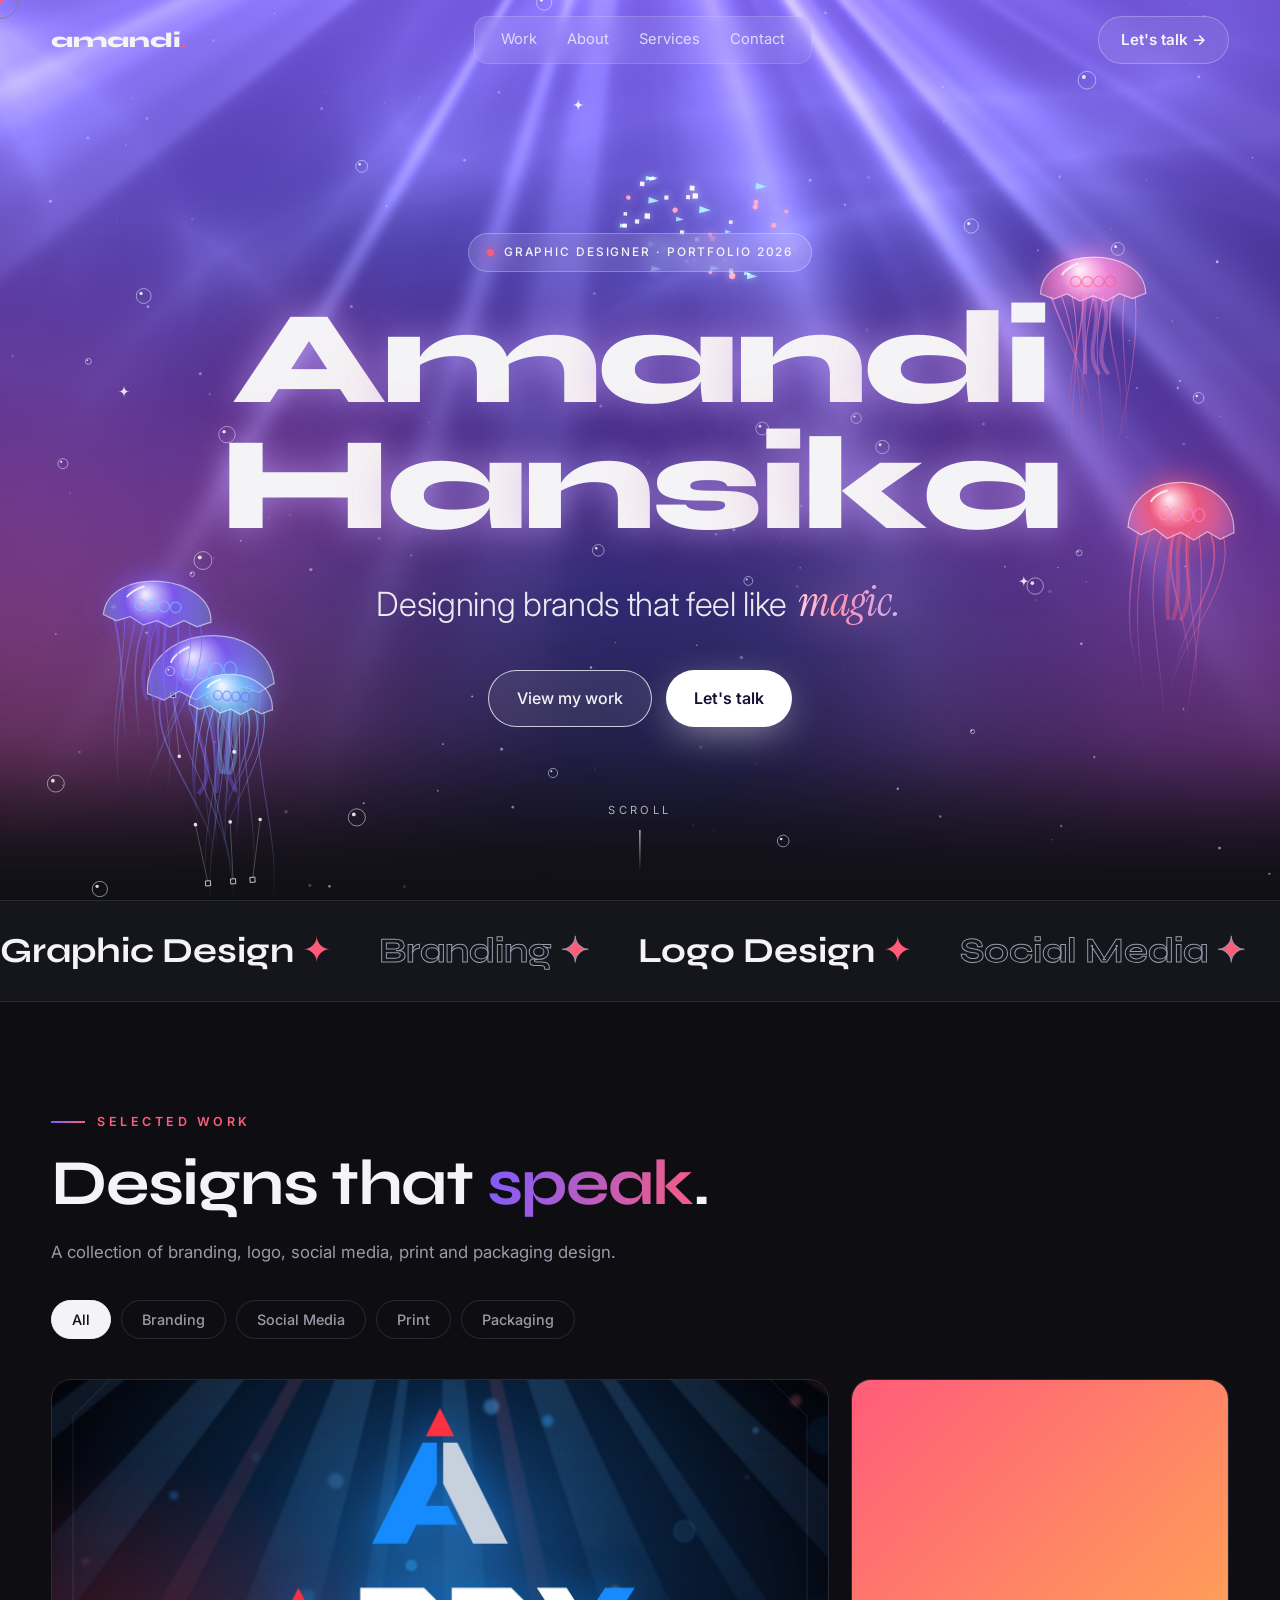
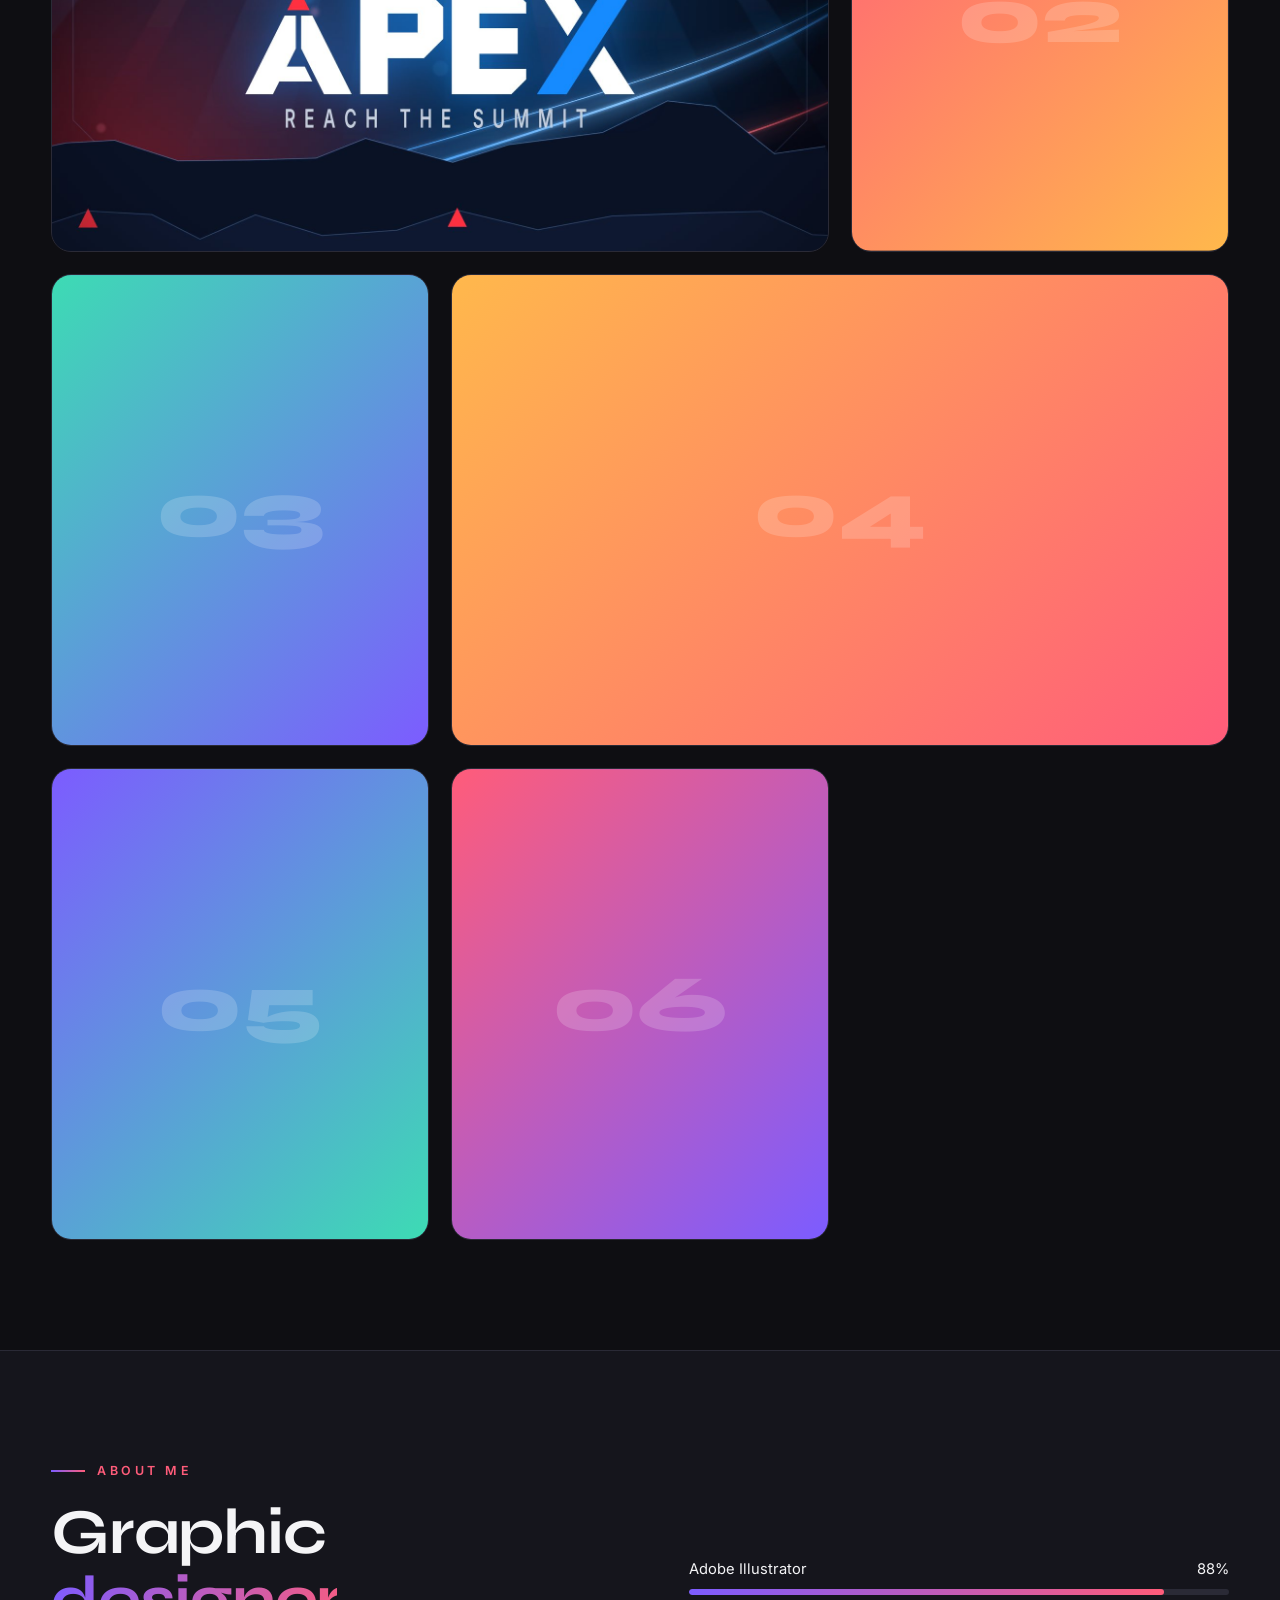
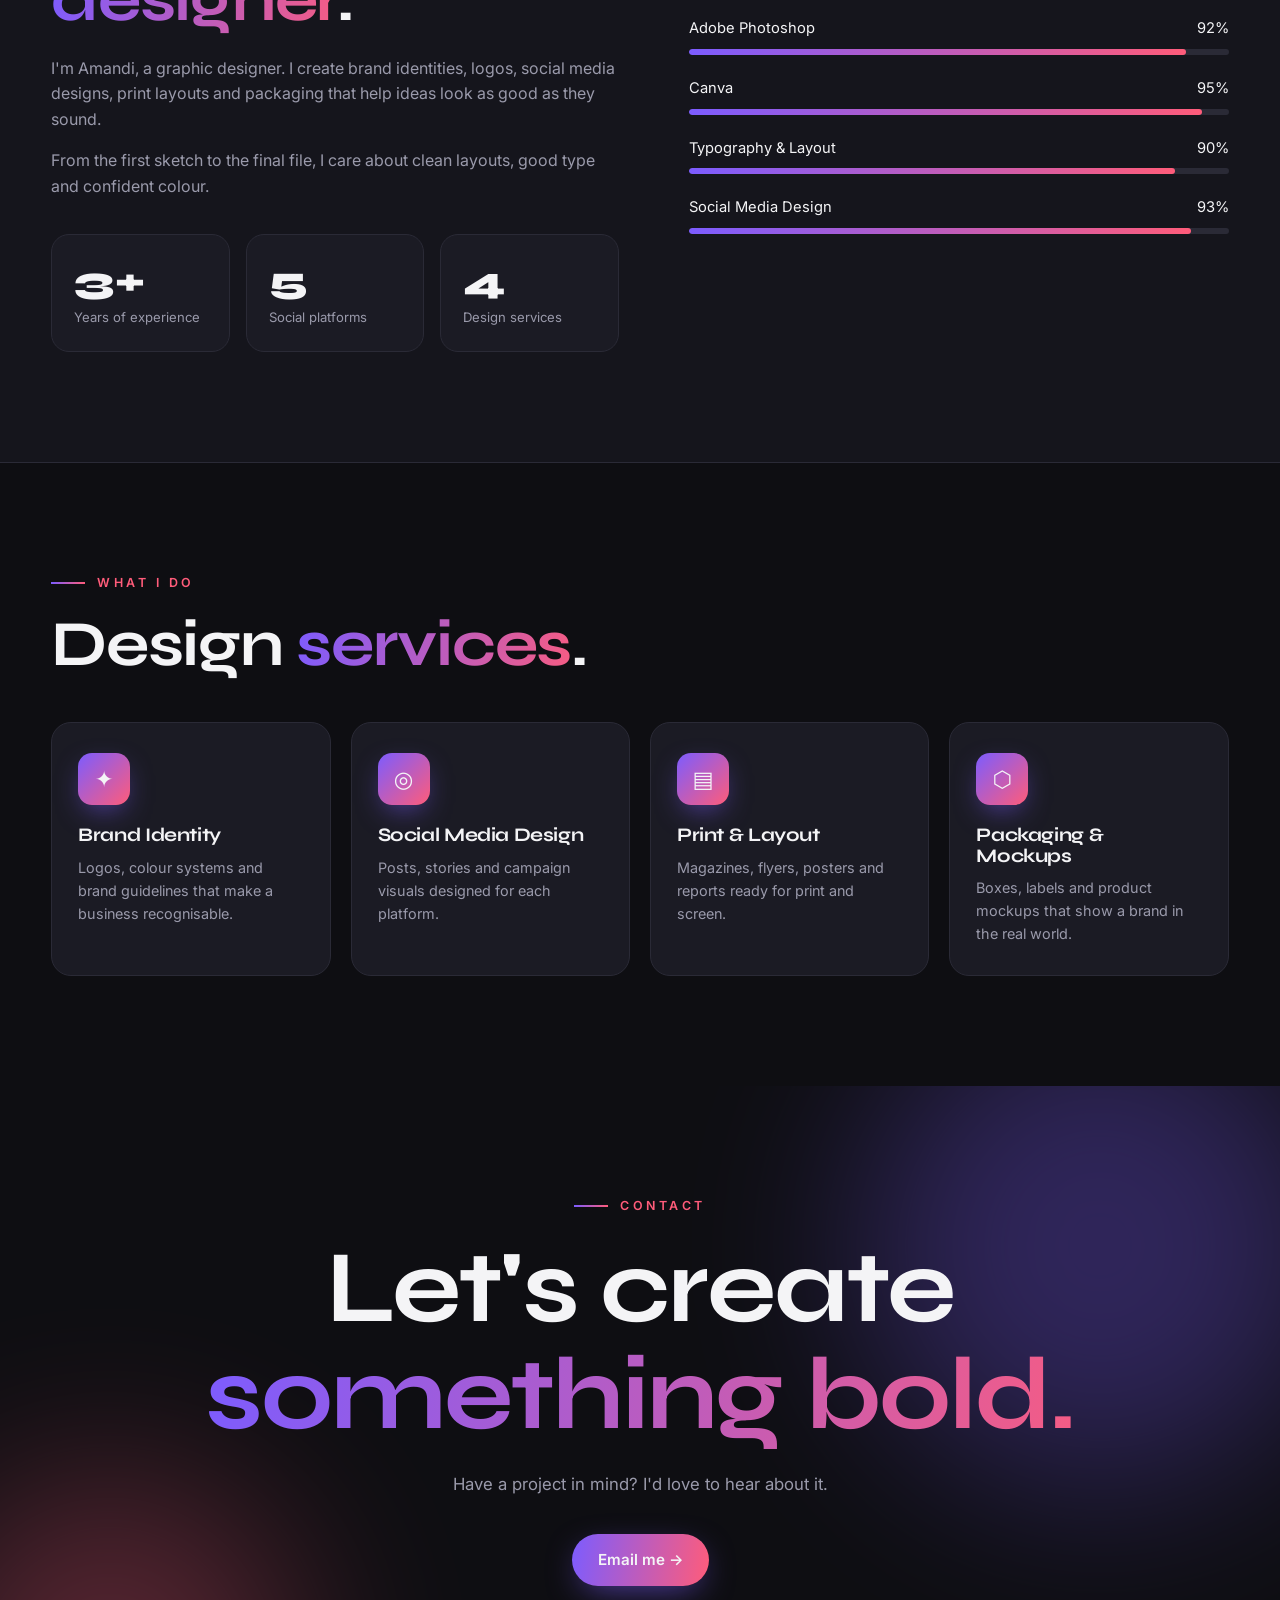
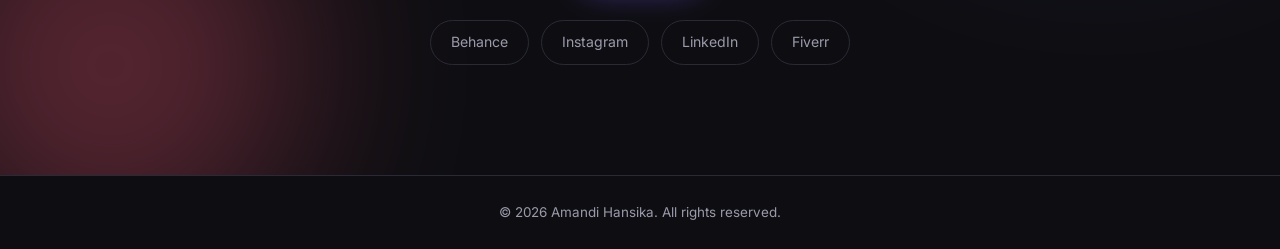
==== commit d15b209c: "Back to the dark studio design, graphic design only, with a shiny animated hero - One-screen hero: g" ====
--- a/index.html
+++ b/index.html
@@ -3,513 +3,397 @@
 <head>
 <meta charset="utf-8">
 <meta name="viewport" content="width=device-width, initial-scale=1">
-<title>Amandi Hansika — Graphic Design · Video · Photography</title>
-<meta name="description" content="Portfolio of Amandi Hansika: graphic design, branding, video, photography and social media.">
-<meta name="theme-color" content="#060608">
+<title>Amandi Hansika — Graphic Designer</title>
+<meta name="description" content="Portfolio of Amandi Hansika, graphic designer: brand identity, logo design, social media design, print and packaging.">
+<meta name="theme-color" content="#0E0E12">
 <link rel="preconnect" href="https://fonts.googleapis.com">
 <link rel="preconnect" href="https://fonts.gstatic.com" crossorigin>
-<link href="https://fonts.googleapis.com/css2?family=Inter+Tight:wght@200;300;400;500;600&family=JetBrains+Mono:wght@400;500&display=swap" rel="stylesheet">
-<link rel="stylesheet" href="theme.css">
+<link href="https://fonts.googleapis.com/css2?family=Syne:wght@600;700;800&family=Inter:wght@300;400;500;600&family=Instrument+Serif:ital@1&display=swap" rel="stylesheet">
 <style>
-@property --r{syntax:'<percentage>';inherits:false;initial-value:150%}
-@property --a{syntax:'<angle>';inherits:false;initial-value:0deg}
-
-/* ================= HERO ================= */
-.hero{position:relative;height:420vh}
-.hero-pin{position:sticky;top:0;height:100vh;height:100svh;overflow:hidden;background:#060608;color:var(--cream)}
-#gl{position:absolute;inset:0;width:100%;height:100%;display:block;opacity:0;transition:opacity 1.8s ease}
-.ready #gl{opacity:1}
-.no-gl .hero-pin{background:radial-gradient(circle at 72% 48%,rgba(123,97,255,.4),transparent 36%),radial-gradient(circle at 66% 40%,rgba(255,181,158,.25),transparent 30%),#060608}
-.thirds{position:absolute;inset:0;pointer-events:none;opacity:.07;background:
-  linear-gradient(90deg,transparent calc(33.33% - .5px),var(--cream) calc(33.33% - .5px),var(--cream) calc(33.33% + .5px),transparent calc(33.33% + .5px),transparent calc(66.66% - .5px),var(--cream) calc(66.66% - .5px),var(--cream) calc(66.66% + .5px),transparent calc(66.66% + .5px)),
-  linear-gradient(180deg,transparent calc(33.33% - .5px),var(--cream) calc(33.33% - .5px),var(--cream) calc(33.33% + .5px),transparent calc(33.33% + .5px),transparent calc(66.66% - .5px),var(--cream) calc(66.66% - .5px),var(--cream) calc(66.66% + .5px),transparent calc(66.66% + .5px))}
-.cols{position:absolute;inset:0;pointer-events:none;opacity:0;transition:opacity .8s;background:repeating-linear-gradient(90deg,rgba(184,164,255,.06) 0 calc(100%/12 - 12px),transparent calc(100%/12 - 12px) calc(100%/12))}
-[data-phase="1"] .cols{opacity:1}
-[data-phase="1"] .thirds{opacity:.14}
-.strip{position:absolute;top:0;bottom:0;width:26px;opacity:0;transition:opacity .8s;background:repeating-linear-gradient(180deg,transparent 0 10px,rgba(237,230,214,.55) 10px 22px,transparent 22px 34px);background-size:100% 34px;-webkit-mask:linear-gradient(90deg,transparent 6px,#000 6px,#000 20px,transparent 20px);mask:linear-gradient(90deg,transparent 6px,#000 6px,#000 20px,transparent 20px);animation:strip 1s linear infinite}
-.strip.l{left:0}.strip.r{right:0}
-@keyframes strip{to{background-position:0 34px}}
-[data-phase="2"] .strip{opacity:.45}
-.afpts{position:absolute;left:66%;top:50%;width:min(520px,52vw);height:min(300px,40vh);transform:translate(-50%,-50%);display:grid;grid-template-columns:repeat(5,1fr);grid-template-rows:repeat(3,1fr);pointer-events:none;opacity:0;transition:opacity .8s}
-.afpts i{justify-self:center;align-self:center;width:16px;height:12px;border:1px solid rgba(237,230,214,.35)}
-.afpts i.hot{border-color:var(--peach);box-shadow:0 0 12px var(--peach);animation:blinkrec 1s steps(1) infinite}
-[data-phase="3"] .afpts{opacity:1}
-
-.vf{position:absolute;inset:clamp(74px,11vh,96px) clamp(14px,2.6vw,36px) clamp(18px,3.4vh,34px);pointer-events:none;z-index:3}
-.hud-t,.hud-b{position:absolute;left:18px;right:18px;display:flex;align-items:center;gap:clamp(12px,2vw,26px);font-family:var(--mono);font-size:.66rem;letter-spacing:.14em;text-transform:uppercase;color:var(--cream)}
-.hud-t{top:16px}.hud-b{bottom:16px}
-.hud-t .r,.hud-b .r{margin-left:auto}
-.hud-t #tc{font-variant-numeric:tabular-nums}
-[data-phase="2"] .hud-t .recl{color:var(--rec)}
-.meter{position:relative;width:min(260px,26vw);height:24px;margin-left:auto}
-.meter .ticks{position:absolute;left:0;right:0;top:4px;height:8px;background:repeating-linear-gradient(90deg,rgba(237,230,214,.6) 0 1px,transparent 1px 10%)}
-.meter .ticks::after{content:"";position:absolute;left:50%;top:-3px;width:1px;height:14px;background:var(--cream)}
-.meter #evMark{position:absolute;top:14px;width:0;height:0;border-left:5px solid transparent;border-right:5px solid transparent;border-bottom:7px solid var(--peach);transform:translateX(-50%)}
-.meter #ev{position:absolute;right:calc(100% + 12px);top:2px;white-space:nowrap}
-.hprog{position:absolute;left:18px;right:18px;bottom:46px;height:1px;background:var(--line)}
-.hprog i{display:block;height:100%;background:linear-gradient(90deg,var(--peach),var(--lilac));transform-origin:left;transform:scaleX(0)}
-
-.ph{position:absolute;z-index:4;left:clamp(34px,5vw,74px);bottom:clamp(96px,16vh,150px);width:min(640px,86vw);pointer-events:none}
-.ph.on{pointer-events:auto}
-.ph .tg{display:flex;gap:12px;align-items:center;color:var(--peach);opacity:0;transform:translateY(10px);transition:opacity .6s,transform .6s}
-.ph .tg b{color:var(--cream);font-weight:500}
-.ph h1,.ph h2{font-weight:300;font-size:clamp(3.1rem,8.2vw,7.8rem);line-height:.9;letter-spacing:-.055em;margin:18px 0 20px}
-.ph p{color:#A9A6B4;max-width:440px;font-size:1.05rem;opacity:0;transform:translateY(12px);transition:opacity .7s,transform .7s}
-.ph .cta{display:flex;gap:12px;flex-wrap:wrap;margin-top:28px;opacity:0;transform:translateY(12px);transition:opacity .7s,transform .7s}
-.ph.on .tg{opacity:1;transform:none}
-.ph.on p{opacity:1;transform:none;transition-delay:.25s}
-.ph.on .cta{opacity:1;transform:none;transition-delay:.4s}
-.ph:not(.on) .ln>span{transform:translateY(-108%);transition-duration:.55s;transition-delay:0s}
-#hsteps{position:absolute;z-index:4;right:clamp(30px,4vw,64px);top:50%;transform:translateY(-50%);display:flex;flex-direction:column;gap:6px}
-#hsteps button{background:none;border:0;display:flex;align-items:center;gap:12px;justify-content:flex-end;font-family:var(--mono);font-size:.62rem;letter-spacing:.16em;text-transform:uppercase;color:var(--muted);padding:6px 0;transition:color .3s}
-#hsteps button::after{content:"";width:14px;height:1px;background:currentColor;transition:width .4s var(--ease)}
-#hsteps button.on{color:var(--peach)}
-#hsteps button.on::after{width:40px}
-#hsteps button:hover{color:var(--cream)}
-.scrollcue{position:absolute;z-index:4;left:50%;bottom:clamp(70px,10vh,96px);transform:translateX(-50%);display:flex;flex-direction:column;align-items:center;gap:10px;color:var(--muted);transition:opacity .5s}
-.scrollcue::after{content:"";width:1px;height:38px;background:linear-gradient(var(--peach),transparent);animation:cue 1.8s ease-in-out infinite;transform-origin:top}
-@keyframes cue{0%{transform:scaleY(0)}50%{transform:scaleY(1);transform-origin:top}51%{transform-origin:bottom}100%{transform:scaleY(0);transform-origin:bottom}}
-.hero-pin:not([data-phase="0"]) .scrollcue{opacity:0}
-.iris{position:absolute;inset:0;z-index:6;pointer-events:none;background:#000;opacity:0;-webkit-mask:radial-gradient(circle at 50% 50%,transparent var(--r),#000 calc(var(--r) + .6%));mask:radial-gradient(circle at 50% 50%,transparent var(--r),#000 calc(var(--r) + .6%))}
-.iris.snap{animation:snap .6s cubic-bezier(.7,0,.3,1)}
-@keyframes snap{0%{opacity:1;--r:120%}42%{--r:0%}58%{--r:0%}100%{opacity:1;--r:120%}}
-#shots{color:var(--peach)}
-
-/* ================= REEL (fly-through) ================= */
-.fly{position:relative;height:380vh}
-.fly-pin{position:sticky;top:0;height:100vh;height:100svh;overflow:hidden;perspective:1100px;background:radial-gradient(ellipse at 50% 50%,#100C1A 0%,var(--bg) 70%)}
-.fly-title{position:absolute;inset:0;display:flex;flex-direction:column;align-items:center;justify-content:center;text-align:center;gap:20px;z-index:1;padding:0 4%}
-.fly-title .big{font-size:clamp(2.8rem,9.6vw,9rem)}
-.fly-title .big .p{font-weight:200}
-.scene{position:absolute;left:50%;top:50%;width:0;height:0;transform-style:preserve-3d;z-index:2}
-.fc{position:absolute;border-radius:10px;overflow:hidden;border:1px solid var(--line2);background:var(--card);will-change:transform,opacity;box-shadow:0 40px 80px -30px rgba(0,0,0,.85);opacity:0}
-.fc img{width:100%;height:100%;object-fit:cover}
-.fc .lab{position:absolute;left:12px;right:12px;bottom:10px;display:flex;justify-content:space-between;font-family:var(--mono);font-size:.56rem;letter-spacing:.14em;text-transform:uppercase;color:var(--cream);z-index:2}
-.fc .glyph{position:absolute;inset:0;display:grid;place-items:center;z-index:1}
-.fc .glyph svg{width:34%;opacity:.9}
-.fly-hud{position:absolute;left:clamp(16px,3vw,40px);right:clamp(16px,3vw,40px);bottom:24px;display:flex;justify-content:space-between;z-index:3;color:var(--muted)}
-.art{position:absolute;inset:-20%;background:conic-gradient(from var(--a) at 55% 45%,#FFB59E,#B8A4FF,#7B61FF,#2A1F5C,#FFB59E);filter:blur(34px) saturate(1.1);animation:art 10s linear infinite}
-@keyframes art{to{--a:360deg}}
-
-/* ================= WORK (stacking cards) ================= */
-.work{padding:150px 0 80px}
-.stack{display:grid;gap:44px}
-.sc{position:sticky;top:calc(92px + var(--i)*18px);height:min(74vh,640px);border-radius:16px;overflow:hidden;border:1px solid var(--line2);background:var(--card);display:grid;grid-template-columns:1.35fr 1fr;transform-origin:50% 0;will-change:transform,filter}
-.sc .media{position:relative;overflow:hidden;background:#0A0A10}
-.sc .media img{width:100%;height:100%;object-fit:cover;transition:transform 1.4s var(--ease)}
-.sc:hover .media img{transform:scale(1.05)}
-.sc .media .corners{inset:18px}
-.sc .media .mh{position:absolute;left:24px;right:24px;top:24px;display:flex;justify-content:space-between;color:var(--cream);z-index:2}
-.sc .media .soon{position:absolute;inset:0;display:grid;place-items:center;z-index:1}
-.sc .media .soon svg{width:min(120px,26%);opacity:.85}
-.sc .info{padding:clamp(24px,3vw,44px);display:flex;flex-direction:column;gap:18px;border-left:1px solid var(--line)}
-.sc .top{display:flex;justify-content:space-between;color:var(--muted)}
-.sc h3{font-weight:300;font-size:clamp(2.1rem,3.8vw,3.6rem);line-height:.98;letter-spacing:-.045em;margin-top:8px}
-.sc p{color:var(--muted)}
-.tags{display:flex;gap:8px;flex-wrap:wrap}
-.tags span{font-family:var(--mono);font-size:.6rem;letter-spacing:.14em;text-transform:uppercase;border:1px solid var(--line2);padding:6px 11px;border-radius:99px;color:var(--cream)}
-.sc .go{margin-top:auto;align-self:flex-start}
-.sc .go.off{opacity:.45;pointer-events:none}
-
-/* ================= SERVICES (3D fan) ================= */
-.disc{padding:140px 0}
-.fan{display:grid;grid-template-columns:repeat(4,1fr);gap:18px;perspective:1600px}
-.fcard{position:relative;min-height:480px;border-radius:14px;border:1px solid var(--line2);background:linear-gradient(180deg,#15151E,#0B0B11);padding:24px;display:flex;flex-direction:column;gap:16px;transform:translateY(var(--ty)) rotateZ(var(--rz)) rotateY(var(--ry));transition:transform 1.4s var(--ease),border-color .4s,box-shadow .4s;transition-delay:calc(var(--i)*80ms);will-change:transform}
-.fan.in .fcard{transform:rotateX(var(--tx,0deg)) rotateY(var(--tyy,0deg))}
-.fan.in .fcard:hover{border-color:rgba(255,181,158,.6);box-shadow:0 30px 70px -30px rgba(123,97,255,.55);transition:transform .25s ease-out,border-color .4s,box-shadow .4s}
-.fcard .tp{display:flex;justify-content:space-between;color:var(--muted)}
-.fcard .vis{height:160px;border-radius:10px;background:#09090E;border:1px solid var(--line);position:relative;overflow:hidden}
-.fcard .vis svg{position:absolute;inset:0;width:100%;height:100%}
-.fcard h3{font-weight:300;font-size:2.1rem;letter-spacing:-.04em;line-height:1}
-.fcard p{color:var(--muted);font-size:.95rem}
-.fcard ul{list-style:none;margin-top:auto;border-top:1px solid var(--line);padding-top:14px;display:grid;gap:7px}
-.fcard li{font-family:var(--mono);font-size:.62rem;letter-spacing:.14em;text-transform:uppercase;color:var(--cream);display:flex;gap:10px}
-.fcard li::before{content:"+";color:var(--peach)}
-.tb{transform-box:fill-box;transform-origin:center}
-.v-float{animation:vfloat 3.2s ease-in-out infinite}
-.v-spin{animation:vspin 7s linear infinite}
-.v-pulse{animation:vpulse 2.6s ease-in-out infinite}
-@keyframes vfloat{50%{transform:translateY(-10px)}}
-@keyframes vspin{to{transform:rotate(360deg)}}
-@keyframes vpulse{50%{transform:scale(.55)}}
-.v-ph{animation:vplay 4s linear infinite}
-@keyframes vplay{from{transform:translateX(0)}to{transform:translateX(200px)}}
-.v-bar{transform-box:fill-box;transform-origin:left;animation:vbar 3s linear infinite}
-.v-bar.b2{animation-delay:1s}.v-bar.b3{animation-delay:2s}
-@keyframes vbar{0%{transform:scaleX(0)}100%{transform:scaleX(1)}}
-.v-heart{animation:vheart 3s ease-in-out infinite}
-@keyframes vheart{0%,60%,100%{transform:scale(0);opacity:0}70%{transform:scale(1.2);opacity:1}85%{transform:scale(1);opacity:1}}
-
-/* ================= ABOUT ================= */
-.about{padding:140px 0 120px}
-.ab{display:grid;grid-template-columns:1fr 1.1fr;gap:clamp(40px,6vw,90px);align-items:center}
-.vfbox{position:relative;aspect-ratio:4/5;border-radius:8px;overflow:hidden;background:#0A0A10;border:1px solid var(--line)}
-.vfbox .art{opacity:.75}
-.vfbox .corners{inset:20px}
-.vfbox .ini{position:absolute;inset:0;display:grid;place-items:center;font-weight:200;font-size:clamp(6rem,15vw,12rem);letter-spacing:-.08em;color:#fff;mix-blend-mode:overlay}
-.vfbox .h{position:absolute;left:30px;right:30px;display:flex;justify-content:space-between;color:var(--cream);z-index:2}
-.vfbox .h.t{top:30px}.vfbox .h.b{bottom:30px}
-.vfbox .fpt{position:absolute;left:50%;top:50%;width:70px;height:56px;transform:translate(-50%,-50%);border:1.5px solid var(--peach);box-shadow:0 0 18px rgba(255,181,158,.6);animation:focus 3s var(--ease) infinite}
-@keyframes focus{0%{transform:translate(-50%,-50%) scale(1.6);opacity:0}25%{transform:translate(-50%,-50%) scale(1);opacity:1}80%{opacity:1}100%{opacity:0}}
-.about h2{margin:16px 0 26px}
-.about .bio p{color:#A9A6B4;font-size:1.08rem;margin-bottom:16px;max-width:560px}
-.stats{display:grid;grid-template-columns:repeat(3,1fr);border-top:1px solid var(--line);margin-top:34px}
-.stat{padding:22px 0 0;border-right:1px solid var(--line);padding-right:16px}
-.stat+.stat{padding-left:20px}
-.stat:last-child{border-right:0}
-.stat b{display:block;font-weight:300;font-size:clamp(2.4rem,4vw,3.4rem);letter-spacing:-.05em;line-height:1}
-.stat span{font-family:var(--mono);font-size:.62rem;letter-spacing:.14em;text-transform:uppercase;color:var(--muted)}
-.mq{border-block:1px solid var(--line);overflow:hidden;padding:24px 0;margin-top:120px}
-.mq .tr{display:flex;width:max-content;gap:44px;animation:mq 34s linear infinite;font-weight:300;font-size:clamp(1.6rem,3.6vw,3rem);letter-spacing:-.035em;white-space:nowrap}
-.mq .tr em{font-style:normal;color:var(--peach)}
-@keyframes mq{to{transform:translateX(-50%)}}
-
-/* ================= CONTACT ================= */
-.contact{position:relative;padding:170px 0 130px;overflow:hidden;text-align:center}
-.orb{position:absolute;width:min(680px,90vw);aspect-ratio:1;border-radius:50%;left:50%;top:50%;transform:translate(-50%,-50%);pointer-events:none;opacity:.42;filter:blur(90px);background:conic-gradient(from var(--a),#FFB59E,#B8A4FF,#7B61FF,#FFB59E);animation:art 12s linear infinite;transition:left 1.2s var(--ease),top 1.2s var(--ease)}
-.contact .wrap{position:relative}
-.mega{font-weight:300;font-size:clamp(3rem,9.6vw,9.2rem);line-height:.9;letter-spacing:-.06em;margin:22px 0 48px}
-.recbtn{display:inline-flex;align-items:center;gap:18px;padding:20px 30px;border-radius:999px;border:1px solid var(--line2);background:rgba(255,255,255,.04);backdrop-filter:blur(10px);font-family:var(--mono);font-size:.8rem;letter-spacing:.16em;text-transform:uppercase;transition:border-color .3s,transform .3s var(--ease)}
-.recbtn i{width:14px;height:14px;border-radius:50%;background:var(--rec);box-shadow:0 0 18px var(--rec);transition:border-radius .3s,transform .3s}
-.recbtn:hover{border-color:var(--rec);transform:translateY(-3px)}
-.recbtn:hover i{border-radius:3px;transform:scale(.85)}
-.recbtn b{font-weight:400;color:var(--muted);font-variant-numeric:tabular-nums}
-.socials{display:flex;justify-content:center;gap:clamp(16px,3vw,34px);margin-top:44px;flex-wrap:wrap}
-.socials a{color:var(--muted);transition:color .25s}
-.socials a:hover{color:var(--cream)}
-
-/* ================= responsive ================= */
-@media (max-width:980px){
-  .fan{grid-template-columns:1fr 1fr}
-  .ab{grid-template-columns:1fr}
-  .vfbox{max-width:460px}
+:root{
+  --bg:#0E0E12; --bg2:#15151C; --card:#1B1B24; --line:#2A2A36;
+  --text:#F4F4F6; --muted:#9A9AAB;
+  --violet:#7C5CFF; --coral:#FF5C7A; --amber:#FFB84C; --mint:#3DDBB4;
+  --display:'Syne','Trebuchet MS',system-ui,sans-serif;
+  --body:'Inter',system-ui,-apple-system,'Segoe UI',sans-serif;
+  --serif:'Instrument Serif',Georgia,serif;
+  --ease:cubic-bezier(.2,.8,.2,1);
 }
-@media (max-width:760px){
-  #hsteps{display:none}
-  .scrollcue{display:none}
-  .afpts{left:50%;top:30%;width:80vw;height:24vh}
-  .hud-t .hide-m,.hud-b .hide-m{display:none}
-  .meter{width:42vw}
-  .ph{left:22px;bottom:84px}
-  .ph p{font-size:.98rem}
-  .sc{grid-template-columns:1fr;grid-template-rows:46% 1fr;height:min(78vh,660px)}
-  .sc .info{border-left:0;border-top:1px solid var(--line);gap:12px}
-  .fan{grid-template-columns:1fr}
-  .fcard{min-height:0}
+*{box-sizing:border-box;margin:0;padding:0}
+html{scroll-behavior:smooth}
+body{background:var(--bg);color:var(--text);font-family:var(--body);line-height:1.6;overflow-x:hidden;-webkit-font-smoothing:antialiased}
+a{color:inherit;text-decoration:none}
+img{max-width:100%;display:block}
+::selection{background:var(--violet);color:#fff}
+.wrap{width:min(1180px,92%);margin-inline:auto}
+section{padding:110px 0;position:relative}
+h1,h2,h3{font-family:var(--display);line-height:1.05;letter-spacing:-.02em}
+.eyebrow{font-size:.78rem;letter-spacing:.28em;text-transform:uppercase;color:var(--coral);font-weight:600;margin-bottom:18px;display:flex;align-items:center;gap:12px}
+.eyebrow::before{content:"";width:34px;height:2px;background:linear-gradient(90deg,var(--violet),var(--coral))}
+h2{font-size:clamp(2.2rem,5.4vw,4rem);margin-bottom:22px}
+h2 em{font-family:var(--serif);font-weight:400;font-size:1.12em;letter-spacing:0}
+.grad{background:linear-gradient(100deg,var(--violet),var(--coral) 55%,var(--amber));-webkit-background-clip:text;background-clip:text;color:transparent;background-size:200% 100%;animation:shift 6s ease-in-out infinite alternate}
+@keyframes shift{to{background-position:100% 0}}
+.lead{color:var(--muted);max-width:620px;font-size:1.05rem}
+
+/* loader */
+#loader{position:fixed;inset:0;background:var(--bg);z-index:100;display:grid;place-items:center;transition:transform .9s cubic-bezier(.77,0,.18,1) .15s}
+#loader.done{transform:translateY(-100%)}
+#loader span{font-family:var(--display);font-weight:800;font-size:clamp(2rem,7vw,4.5rem);display:inline-block;opacity:0;transform:translateY(40px);animation:up .5s forwards}
+@keyframes up{to{opacity:1;transform:none}}
+
+/* cursor */
+.cursor,.cursor-dot{position:fixed;top:0;left:0;pointer-events:none;z-index:90;border-radius:50%;transform:translate(-50%,-50%)}
+.cursor{width:38px;height:38px;border:1.5px solid rgba(255,255,255,.5);transition:width .25s,height .25s,background .25s,border-color .25s;mix-blend-mode:difference}
+.cursor.big{width:76px;height:76px;background:#fff;border-color:#fff}
+.cursor-dot{width:6px;height:6px;background:var(--coral)}
+@media (hover:none){.cursor,.cursor-dot{display:none}}
+
+/* nav */
+nav{position:fixed;top:0;left:0;right:0;z-index:50;padding:16px 0;transition:background .3s,backdrop-filter .3s,border-color .3s;border-bottom:1px solid transparent}
+nav.scrolled{background:rgba(14,14,18,.72);backdrop-filter:blur(14px);border-color:var(--line)}
+nav .wrap{display:flex;justify-content:space-between;align-items:center;gap:20px}
+.logo{font-family:var(--display);font-weight:800;font-size:1.3rem}
+.logo b{color:var(--coral)}
+.links{display:flex;gap:30px;font-size:.92rem;color:rgba(244,244,246,.8);padding:11px 26px;border-radius:14px;background:rgba(255,255,255,.08);border:1px solid rgba(255,255,255,.14);backdrop-filter:blur(12px);-webkit-backdrop-filter:blur(12px)}
+.links a{position:relative;transition:color .25s}
+.links a:hover{color:#fff}
+.links a::after{content:"";position:absolute;left:0;bottom:-4px;height:2px;width:0;background:linear-gradient(90deg,var(--violet),var(--coral));transition:width .3s}
+.links a:hover::after{width:100%}
+.btn{display:inline-flex;align-items:center;gap:10px;padding:14px 26px;border-radius:999px;font-weight:600;font-size:.95rem;border:1px solid var(--line);transition:transform .25s,box-shadow .25s,background .25s;cursor:pointer;background:none;color:var(--text);font-family:inherit}
+.btn.primary{background:linear-gradient(100deg,var(--violet),var(--coral));border:none;box-shadow:0 10px 34px -10px rgba(124,92,255,.7)}
+.btn.white{background:#fff;color:#1A1033;border-color:#fff}
+.btn:hover{transform:translateY(-3px)}
+.btn.primary:hover{box-shadow:0 16px 44px -10px rgba(255,92,122,.7)}
+nav .btn{padding:11px 22px;background:rgba(255,255,255,.08);border-color:rgba(255,255,255,.25);backdrop-filter:blur(12px)}
+#burger{display:none;background:none;border:0;color:var(--text);font-size:1.6rem;cursor:pointer}
+
+/* ===== hero: the design ocean ===== */
+.hero{position:relative;height:100vh;height:100svh;min-height:580px;display:grid;place-items:center;overflow:hidden;background:#1A1046}
+.hero.no-gl{background:radial-gradient(ellipse at 50% 0%,#6B4FD8 0%,transparent 60%),radial-gradient(circle at 0% 70%,rgba(255,92,122,.45),transparent 40%),radial-gradient(circle at 100% 75%,rgba(240,80,200,.4),transparent 40%),linear-gradient(#2A1870,#0E0E12)}
+#sea,#life{position:absolute;inset:0;width:100%;height:100%;display:block}
+#sea{z-index:0}#life{z-index:1}
+.hero-in{position:relative;z-index:2;text-align:center;padding:60px 5% 0;transform:translate3d(calc(var(--px,0)*-12px),calc(var(--py,0)*-8px),0)}
+.pill-tag{display:inline-flex;align-items:center;gap:10px;padding:9px 18px;border-radius:999px;background:rgba(255,255,255,.1);border:1px solid rgba(255,255,255,.25);backdrop-filter:blur(10px);-webkit-backdrop-filter:blur(10px);font-size:.74rem;font-weight:500;letter-spacing:.16em;text-transform:uppercase}
+.pill-tag i{width:7px;height:7px;border-radius:50%;background:var(--coral);box-shadow:0 0 12px var(--coral)}
+.name{font-family:var(--display);font-weight:800;font-size:clamp(3.2rem,10.4vw,9rem);line-height:.95;letter-spacing:-.035em;margin:24px 0 18px;perspective:900px;text-shadow:0 0 34px rgba(190,160,255,.6),0 0 90px rgba(255,92,122,.3)}
+.name .w{display:inline-block;white-space:nowrap}
+.ch{display:inline-block;opacity:0;transform:translateY(.45em) rotateX(-85deg);transform-origin:50% 100%;filter:blur(10px);transition:transform 1s var(--ease),opacity .8s ease,filter 1s ease;transition-delay:calc(var(--i)*65ms + .1s)}
+body.ready .ch{opacity:1;transform:none;filter:blur(0)}
+.tagline{font-size:clamp(1.15rem,2.6vw,2.1rem);font-weight:300;letter-spacing:-.01em;color:rgba(244,244,246,.95)}
+.tagline em{font-family:var(--serif);font-style:italic;font-size:1.3em;background:linear-gradient(100deg,#FFE1EC 0%,#FF8FB0 40%,#C7B6FF 100%);-webkit-background-clip:text;background-clip:text;color:transparent;padding:0 .08em;filter:drop-shadow(0 0 18px rgba(255,140,190,.55))}
+.hero .cta{display:flex;gap:14px;justify-content:center;flex-wrap:wrap;margin-top:34px}
+.gbtn{display:inline-flex;align-items:center;padding:15px 28px;border-radius:999px;border:1.5px solid rgba(255,255,255,.75);background:rgba(255,255,255,.08);backdrop-filter:blur(10px);-webkit-backdrop-filter:blur(10px);font-weight:500;transition:transform .3s var(--ease),background .3s,box-shadow .3s}
+.gbtn:hover{transform:translateY(-3px);background:rgba(255,255,255,.16);box-shadow:0 0 30px rgba(190,160,255,.5)}
+.wbtn{display:inline-flex;align-items:center;padding:15px 28px;border-radius:999px;background:#fff;color:#1A1033;font-weight:600;box-shadow:0 10px 40px -8px rgba(255,255,255,.55);transition:transform .3s var(--ease),box-shadow .3s}
+.wbtn:hover{transform:translateY(-3px);box-shadow:0 14px 50px -6px rgba(255,180,220,.8)}
+.pill-tag,.tagline,.hero .cta{opacity:0;transform:translateY(18px);transition:opacity .9s ease,transform .9s var(--ease)}
+body.ready .pill-tag{opacity:1;transform:none;transition-delay:.05s}
+body.ready .tagline{opacity:1;transform:none;transition-delay:1s}
+body.ready .hero .cta{opacity:1;transform:none;transition-delay:1.2s}
+.hint{position:absolute;z-index:2;bottom:28px;left:50%;transform:translateX(-50%);font-size:.7rem;letter-spacing:.3em;color:rgba(244,244,246,.7);text-transform:uppercase;display:flex;flex-direction:column;align-items:center;gap:10px}
+.hint::after{content:"";width:1px;height:42px;background:linear-gradient(#fff,transparent);animation:drop 1.8s ease-in-out infinite}
+@keyframes drop{0%{transform:scaleY(0);transform-origin:top}50%{transform:scaleY(1);transform-origin:top}51%{transform-origin:bottom}100%{transform:scaleY(0);transform-origin:bottom}}
+
+/* marquee */
+.marquee{border-block:1px solid var(--line);padding:22px 0;overflow:hidden;background:var(--bg2)}
+.track{display:flex;gap:48px;width:max-content;animation:scroll 30s linear infinite;font-family:var(--display);font-weight:700;font-size:clamp(1.3rem,3vw,2.2rem);white-space:nowrap}
+.track span:nth-child(even){color:transparent;-webkit-text-stroke:1px var(--muted)}
+.track em{font-style:normal;color:var(--coral)}
+@keyframes scroll{to{transform:translateX(-50%)}}
+
+/* reveal */
+.rv{opacity:0;transform:translateY(46px);transition:opacity .9s ease,transform .9s var(--ease)}
+.rv.in{opacity:1;transform:none}
+
+/* work */
+.filters{display:flex;gap:10px;flex-wrap:wrap;margin:34px 0 40px}
+.filters button{padding:10px 20px;border-radius:999px;border:1px solid var(--line);background:none;color:var(--muted);font:500 .9rem var(--body);cursor:pointer;transition:all .25s}
+.filters button:hover{color:var(--text);border-color:var(--muted)}
+.filters button.on{background:var(--text);color:var(--bg);border-color:var(--text)}
+.gallery{display:grid;grid-template-columns:repeat(3,1fr);gap:22px;perspective:1200px}
+.card{position:relative;border-radius:20px;overflow:hidden;background:var(--card);aspect-ratio:4/5;cursor:pointer;transition:transform .35s ease,opacity .4s,box-shadow .35s;border:1px solid var(--line)}
+.card.wide{grid-column:span 2;aspect-ratio:auto}
+.card:hover{box-shadow:0 30px 60px -30px rgba(124,92,255,.6)}
+.card.hide{display:none}
+.card .art{position:absolute;inset:0;background-size:cover;background-position:center;transition:transform .8s var(--ease)}
+.card:hover .art{transform:scale(1.08)}
+.card::after{content:"";position:absolute;inset:0;pointer-events:none;background:radial-gradient(circle at var(--gx,50%) var(--gy,0%),rgba(255,255,255,.22),transparent 45%);opacity:0;transition:opacity .35s;mix-blend-mode:overlay}
+.card:hover::after{opacity:1}
+.card .ph{position:absolute;inset:0;display:grid;place-items:center;font-family:var(--display);font-weight:800;font-size:5rem;color:rgba(255,255,255,.18)}
+.card .info{position:absolute;inset:auto 0 0 0;padding:26px;background:linear-gradient(transparent,rgba(8,8,12,.92));transform:translateY(18px);opacity:0;transition:all .4s}
+.card:hover .info,.card:focus-visible .info{transform:none;opacity:1}
+@media (hover:none){.card .info{transform:none;opacity:1}}
+.card .tag{font-size:.7rem;letter-spacing:.2em;text-transform:uppercase;color:var(--amber)}
+.card h3{font-size:1.35rem;margin-top:6px}
+
+/* lightbox */
+#lb{position:fixed;inset:0;background:rgba(8,8,12,.94);backdrop-filter:blur(10px);z-index:80;display:none;place-items:center;padding:5vw}
+#lb.open{display:grid;animation:fade .3s}
+@keyframes fade{from{opacity:0}}
+#lb .box{max-width:1000px;width:100%;max-height:90vh;overflow:auto;text-align:center}
+#lb img,#lb .big{max-height:68vh;margin:0 auto 22px;border-radius:16px}
+#lb .big{height:56vh;display:grid;place-items:center;font:800 6rem var(--display);color:rgba(255,255,255,.2)}
+#lb p{color:var(--muted);max-width:620px;margin:8px auto 0}
+#lb .x{position:fixed;top:22px;right:28px;font-size:2rem;background:none;border:0;color:#fff;cursor:pointer}
+
+/* about */
+.about{background:var(--bg2);border-block:1px solid var(--line)}
+.two{display:grid;grid-template-columns:1.05fr 1fr;gap:70px;align-items:center}
+.about p{color:var(--muted);margin-bottom:16px}
+.stats{display:grid;grid-template-columns:repeat(3,1fr);gap:16px;margin-top:34px}
+.stat{padding:22px;border:1px solid var(--line);border-radius:18px;background:var(--card);transition:transform .35s var(--ease),border-color .35s}
+.stat:hover{transform:translateY(-6px) rotateX(8deg);border-color:var(--violet)}
+.stat b{font:800 2.4rem var(--display);display:block}
+.stat span{font-size:.82rem;color:var(--muted)}
+.skill{margin-bottom:22px}
+.skill div:first-child{display:flex;justify-content:space-between;font-size:.92rem;margin-bottom:8px}
+.bar{height:6px;border-radius:99px;background:var(--line);overflow:hidden}
+.bar i{display:block;height:100%;width:0;border-radius:99px;background:linear-gradient(90deg,var(--violet),var(--coral));transition:width 1.4s var(--ease) .2s}
+.in .bar i{width:var(--w)}
+
+/* services */
+.services{display:grid;grid-template-columns:repeat(4,1fr);gap:20px;margin-top:44px;perspective:1000px}
+.svc{padding:30px 26px;border:1px solid var(--line);border-radius:20px;background:var(--card);transition:transform .35s,border-color .35s;position:relative;overflow:hidden;transform-style:preserve-3d}
+.svc::before{content:"";position:absolute;inset:0;background:radial-gradient(circle at var(--mx,50%) var(--my,0%),rgba(124,92,255,.25),transparent 60%);opacity:0;transition:opacity .35s}
+.svc:hover{border-color:var(--violet)}
+.svc:hover::before{opacity:1}
+.svc .ico{width:52px;height:52px;border-radius:14px;display:grid;place-items:center;font-size:1.4rem;margin-bottom:20px;background:linear-gradient(135deg,var(--violet),var(--coral));box-shadow:0 10px 30px -10px rgba(124,92,255,.8);transition:transform .45s var(--ease)}
+.svc:hover .ico{transform:translateY(-6px) rotate(-8deg) scale(1.08)}
+.svc h3{font-size:1.2rem;margin-bottom:10px}
+.svc p{font-size:.9rem;color:var(--muted)}
+
+/* contact */
+.contact{text-align:center;overflow:hidden}
+.contact h2{font-size:clamp(2.6rem,8vw,6.4rem)}
+.contact .lead{margin:0 auto 36px}
+.blob{position:absolute;border-radius:50%;filter:blur(90px);opacity:.3;animation:float 14s ease-in-out infinite alternate}
+.b1{width:480px;height:480px;background:var(--violet);top:-80px;right:-60px}
+.b2{width:380px;height:380px;background:var(--coral);bottom:-80px;left:-80px;animation-delay:-5s}
+@keyframes float{to{transform:translate(60px,-50px) scale(1.15)}}
+.socials{display:flex;gap:12px;justify-content:center;flex-wrap:wrap;margin-top:34px}
+.socials a{padding:10px 20px;border:1px solid var(--line);border-radius:999px;font-size:.88rem;color:var(--muted);transition:all .25s}
+.socials a:hover{color:var(--text);border-color:var(--coral);transform:translateY(-3px)}
+footer{border-top:1px solid var(--line);padding:26px 0;color:var(--muted);font-size:.84rem;text-align:center}
+
+@media (max-width:900px){
+  section{padding:80px 0}
+  .gallery{grid-template-columns:repeat(2,1fr)}
+  .two{grid-template-columns:1fr;gap:44px}
+  .services{grid-template-columns:repeat(2,1fr)}
+  .links{position:fixed;inset:70px 4% auto 4%;background:rgba(20,16,40,.96);flex-direction:column;padding:24px;gap:18px;display:none}
+  .links.open{display:flex}
+  #burger{display:block}
+  nav .btn{display:none}
+}
+@media (max-width:560px){
+  .gallery,.services{grid-template-columns:1fr}
+  .card.wide{grid-column:auto;aspect-ratio:4/5}
   .stats{grid-template-columns:1fr 1fr 1fr}
+  .stat{padding:16px}
+  .stat b{font-size:1.9rem}
 }
 @media (prefers-reduced-motion:reduce){
-  .hero,.fly{height:auto}
-  .hero-pin{position:relative}
-  .fly-pin{position:relative;height:auto;padding:120px 0}
-  .scene{display:none}
-  .fcard{transform:none}
+  *,*::before,*::after{animation:none!important;transition:none!important}
+  .rv{opacity:1;transform:none}
+  .ch,.pill-tag,.tagline,.hero .cta{opacity:1;transform:none;filter:none}
+  .bar i{width:var(--w)}
+  #loader{display:none}
 }
 </style>
 </head>
 <body>
-<div class="grain" aria-hidden="true"></div>
-
-<nav class="nav">
+
+<div id="loader" aria-hidden="true"><div id="loadText"></div></div>
+<div class="cursor" aria-hidden="true"></div><div class="cursor-dot" aria-hidden="true"></div>
+
+<nav id="nav">
   <div class="wrap">
-    <a href="#top" class="brand">amandi<b>.</b></a>
-    <div class="links">
-      <a href="#work">Work</a><a href="#services">Services</a><a href="#about">About</a><a href="#contact">Contact</a>
-    </div>
-    <a href="#contact" class="pill"><span class="dot"></span>Get in touch</a>
-    <button id="burger" aria-label="Menu">MENU</button>
+    <a href="#top" class="logo">amandi<b>.</b></a>
+    <div class="links" id="links">
+      <a href="#work">Work</a><a href="#about">About</a><a href="#services">Services</a><a href="#contact">Contact</a>
+    </div>
+    <a href="#contact" class="btn">Let's talk →</a>
+    <button id="burger" aria-label="Menu">☰</button>
   </div>
 </nav>
 
-<!-- ================= HERO ================= -->
-<section class="hero" id="top" aria-label="Intro">
-  <div class="hero-pin" data-phase="0">
-    <canvas id="gl" aria-hidden="true"></canvas>
-    <div class="thirds"></div><div class="cols"></div>
-    <div class="strip l"></div><div class="strip r"></div>
-    <div class="afpts" aria-hidden="true"><i></i><i></i><i></i><i></i><i></i><i></i><i></i><i class="hot"></i><i></i><i></i><i></i><i></i><i></i><i></i><i></i></div>
-
-    <div class="vf">
-      <div class="corners"><i></i><i></i><i></i><i></i></div>
-      <div class="hud-t">
-        <span class="recl">REC</span><span id="tc">00:00:00:00</span>
-        <span id="mode" class="hide-m">MODE · AUTO</span>
-        <span class="r hide-m">CAM A · 4K · 24 FPS</span><span id="shots" class="hide-m">SHOTS 000</span>
+<!-- ============ HERO ============ -->
+<header class="hero" id="top">
+  <canvas id="sea" aria-hidden="true"></canvas>
+  <canvas id="life" aria-hidden="true"></canvas>
+  <div class="hero-in">
+    <div class="pill-tag"><i></i>Graphic Designer · Portfolio 2026</div>
+    <h1 class="name" aria-label="Amandi Hansika"><span class="w" data-split>Amandi</span> <span class="w" data-split>Hansika</span></h1>
+    <p class="tagline">Designing brands that feel like <em>magic.</em></p>
+    <div class="cta">
+      <a href="#work" class="gbtn">View my work</a>
+      <a href="#contact" class="wbtn">Let's talk</a>
+    </div>
+  </div>
+  <div class="hint">Scroll</div>
+</header>
+
+<div class="marquee" aria-hidden="true">
+  <div class="track" id="track"></div>
+</div>
+
+<section id="work">
+  <div class="wrap">
+    <div class="rv">
+      <div class="eyebrow">Selected work</div>
+      <h2>Designs that <span class="grad">speak</span>.</h2>
+      <p class="lead">A collection of branding, logo, social media, print and packaging design.</p>
+    </div>
+    <div class="filters rv" id="filters"></div>
+    <div class="gallery" id="gallery"></div>
+  </div>
+</section>
+
+<section class="about" id="about">
+  <div class="wrap two">
+    <div class="rv">
+      <div class="eyebrow">About me</div>
+      <h2>Graphic <span class="grad">designer</span>.</h2>
+      <!-- EDIT: replace with your own bio -->
+      <p>I'm Amandi, a graphic designer. I create brand identities, logos, social media designs, print layouts and packaging that help ideas look as good as they sound.</p>
+      <p>From the first sketch to the final file, I care about clean layouts, good type and confident colour.</p>
+      <div class="stats">
+        <div class="stat"><b data-count="3" data-suffix="+">3+</b><span>Years of experience</span></div>
+        <div class="stat"><b data-count="5">5</b><span>Social platforms</span></div>
+        <div class="stat"><b data-count="4">4</b><span>Design services</span></div>
       </div>
-      <div class="hprog"><i id="hbar"></i></div>
-      <div class="hud-b">
-        <span id="expo" class="hide-m">ISO 400 · ƒ/2.8 · 1/60 · 5600K</span>
-        <div class="meter"><span id="ev">+0.0 EV</span><div class="ticks"></div><i id="evMark" style="left:50%"></i></div>
-        <span class="r hide-m">▮▮▮▯ 86%</span>
-      </div>
-    </div>
-
-    <div class="ph" data-ph="0">
-      <div class="tg mono">Amandi Hansika <b>·</b> Portfolio 2026</div>
-      <h1><span class="ln"><span class="silver">I design,</span></span><span class="ln"><span class="silver">shoot&nbsp;&amp;&nbsp;</span><span class="grad">edit.</span></span></h1>
-      <p>Graphic design, video and photography. One eye, many lenses.</p>
-      <div class="cta"><a class="pill" href="#work">View work ↓</a><a class="pill ghost" href="#contact"><span class="dot"></span>Start a project</a></div>
-    </div>
-    <div class="ph" data-ph="1">
-      <div class="tg mono"><b>01</b> / 03 · Graphic design</div>
-      <h2><span class="ln"><span class="silver">Shape the</span></span><span class="ln"><span class="grad">idea.</span></span></h2>
-      <p>Brand identities, logos, social posts and print, built on clean grids and good type.</p>
-    </div>
-    <div class="ph" data-ph="2">
-      <div class="tg mono"><b>02</b> / 03 · Video</div>
-      <h2><span class="ln"><span class="silver">Make it</span></span><span class="ln"><span class="grad">move.</span></span></h2>
-      <p>Event films, reels and edits with rich colour, slow motion and smooth transitions.</p>
-    </div>
-    <div class="ph" data-ph="3">
-      <div class="tg mono"><b>03</b> / 03 · Photography</div>
-      <h2><span class="ln"><span class="silver">Catch the</span></span><span class="ln"><span class="grad">light.</span></span></h2>
-      <p>Events, products and people, framed with care and colour-graded to feel like the moment.</p>
-    </div>
-
-    <div id="hsteps" aria-label="Hero chapters">
-      <button data-k="0">00 Intro</button><button data-k="1">01 Design</button><button data-k="2">02 Video</button><button data-k="3">03 Photo</button>
-    </div>
-    <div class="scrollcue mono">Scroll to focus · click to shoot</div>
-    <div class="iris" id="iris"></div>
+    </div>
+    <div class="rv" id="skills"></div>
   </div>
 </section>
 
-<!-- ================= REEL ================= -->
-<section class="fly" id="reel" aria-label="Showreel">
-  <div class="fly-pin">
-    <div class="fly-title">
-      <div class="kick">Selected work · 2023 — 2026</div>
-      <h2 class="big"><span class="silver">Design</span> <span class="grad p">+</span> <span class="silver">Motion</span><br><span class="grad p">+</span> <span class="silver">Light</span></h2>
-    </div>
-    <div class="scene" id="scene"></div>
-    <div class="fly-hud mono"><span id="frame">FRAME 0000</span><span>Scroll to travel</span></div>
+<section id="services">
+  <div class="wrap">
+    <div class="rv">
+      <div class="eyebrow">What I do</div>
+      <h2>Design <span class="grad">services</span>.</h2>
+    </div>
+    <div class="services">
+      <div class="svc rv"><div class="ico">✦</div><h3>Brand Identity</h3><p>Logos, colour systems and brand guidelines that make a business recognisable.</p></div>
+      <div class="svc rv"><div class="ico">◎</div><h3>Social Media Design</h3><p>Posts, stories and campaign visuals designed for each platform.</p></div>
+      <div class="svc rv"><div class="ico">▤</div><h3>Print &amp; Layout</h3><p>Magazines, flyers, posters and reports ready for print and screen.</p></div>
+      <div class="svc rv"><div class="ico">⬡</div><h3>Packaging &amp; Mockups</h3><p>Boxes, labels and product mockups that show a brand in the real world.</p></div>
+    </div>
   </div>
 </section>
 
-<!-- ================= WORK ================= -->
-<section class="work" id="work">
-  <div class="wrap">
-    <div class="sh rv">
-      <div><div class="kick">Work</div><h2 class="big"><span class="silver">Selected</span><br><span class="grad">projects.</span></h2></div>
-      <p>Case studies in branding, social media, video and photography. Open a project to see the full story behind it.</p>
-    </div>
-    <div class="stack" id="stack"></div>
+<section class="contact" id="contact">
+  <div class="blob b1"></div><div class="blob b2"></div>
+  <div class="wrap rv" style="position:relative">
+    <div class="eyebrow" style="justify-content:center">Contact</div>
+    <h2>Let's create<br><span class="grad">something bold.</span></h2>
+    <p class="lead">Have a project in mind? I'd love to hear about it.</p>
+    <!-- EDIT: add your email and social links -->
+    <a class="btn primary" href="mailto:your-email@example.com">Email me →</a>
+    <div class="socials">
+      <a href="#">Behance</a><a href="#">Instagram</a><a href="#">LinkedIn</a><a href="#">Fiverr</a>
+    </div>
   </div>
 </section>
 
-<!-- ================= SERVICES ================= -->
-<section class="disc" id="services">
-  <div class="wrap">
-    <div class="sh rv">
-      <div><div class="kick">What I do</div><h2 class="big"><span class="silver">One eye,</span><br><span class="grad">many lenses.</span></h2></div>
-      <p>From the first sketch to the final export: design, film, photograph and publish, all in one consistent look.</p>
-    </div>
-    <div class="fan rv" id="fan"></div>
-  </div>
-</section>
-
-<!-- ================= ABOUT ================= -->
-<section class="about" id="about">
-  <div class="wrap ab">
-    <div class="vfbox rv" data-cur="Focus">
-      <div class="art"></div>
-      <div class="ini">AH</div>
-      <div class="corners"><i></i><i></i><i></i><i></i></div>
-      <div class="fpt"></div>
-      <div class="h t mono"><span class="recl">REC</span><span>ƒ/1.8 · 85 MM</span></div>
-      <div class="h b mono"><span>Subject · Amandi Hansika</span><span>Focus locked</span></div>
-    </div>
-    <div class="bio rv">
-      <div class="kick">About</div>
-      <h2 class="big"><span class="silver">Hi, I'm</span> <span class="grad">Amandi.</span></h2>
-      <!-- EDIT: replace with your own bio -->
-      <p>I'm a graphic designer and multimedia creator. I design brand identities and social content, film and edit event videos, and photograph the moments in between.</p>
-      <p>I care about clean layouts, confident colour and motion that feels alive, and I like seeing an idea all the way from the first frame to the final post.</p>
-      <div class="stats">
-        <div class="stat"><b data-count="3" data-suffix="+">3+</b><span>Years in media</span></div>
-        <div class="stat"><b data-count="5">5</b><span>Platforms managed</span></div>
-        <div class="stat"><b data-count="3">3</b><span>Disciplines</span></div>
-      </div>
-    </div>
-  </div>
-  <div class="mq" aria-hidden="true"><div class="tr" id="mq"></div></div>
-</section>
-
-<!-- ================= CONTACT ================= -->
-<section class="contact" id="contact">
-  <div class="orb" id="orb"></div>
-  <div class="wrap rv">
-    <div class="kick">Contact</div>
-    <h2 class="mega"><span class="silver">Let's make something</span><br><span class="grad">worth framing.</span></h2>
-    <!-- EDIT: put your real email address here -->
-    <a class="recbtn" href="mailto:your-email@example.com" data-cur="Record"><i></i><span>Start a project</span><b id="rt">00:00</b></a>
-    <div class="socials mono">
-      <!-- EDIT: add your profile links -->
-      <a href="#">Behance ↗</a><a href="#">Instagram ↗</a><a href="#">LinkedIn ↗</a><a href="#">Fiverr ↗</a>
-    </div>
-  </div>
-</section>
-
-<footer>
-  <div class="wrap"><span>© <span id="yr"></span> Amandi Hansika</span><span>Graphic design · Video · Photography</span><span>Shot on a portfolio · 24 FPS</span></div>
-</footer>
-
-<script src="theme.js"></script>
-<script src="lens.js"></script>
+<footer>© <span id="yr"></span> Amandi Hansika. All rights reserved.</footer>
+
+<div id="lb" role="dialog" aria-modal="true">
+  <button class="x" aria-label="Close">×</button>
+  <div class="box"><div id="lbMedia"></div><div class="tag" id="lbTag" style="color:var(--amber);font-size:.72rem;letter-spacing:.2em;text-transform:uppercase"></div><h3 id="lbTitle" style="font-size:2rem;margin-top:6px"></h3><p id="lbDesc"></p></div>
+</div>
+
 <script>
+/* ============================================================
+   PROJECTS — add a new block per project.
+   image: path inside the repo, e.g. "images/my-design.jpg"
+   (leave image empty to show a coloured placeholder)
+   cat: Branding | Social Media | Print | Packaging
+   link: optional case study page, e.g. "apex.html"
+   ============================================================ */
+const PROJECTS = [
+  {title:"APEX Logo Branding", cat:"Branding", image:"images/apex/00_cover.jpg", link:"apex.html", desc:"Brand identity for a computer hardware and technology brand.", wide:true},
+  {title:"Project Two",   cat:"Social Media", image:"", desc:"Short description of the project."},
+  {title:"Project Three", cat:"Print",        image:"", desc:"Short description of the project."},
+  {title:"Project Four",  cat:"Packaging",    image:"", desc:"Short description of the project.", wide:true},
+  {title:"Project Five",  cat:"Social Media", image:"", desc:"Short description of the project."},
+  {title:"Project Six",   cat:"Branding",     image:"", desc:"Short description of the project."},
+];
+const SKILLS = [["Adobe Illustrator",88],["Adobe Photoshop",92],["Canva",95],["Typography & Layout",90],["Social Media Design",93]];
+const WORDS  = ["Graphic Design","Branding","Logo Design","Social Media","Typography","Print","Packaging"];
+
 const $=s=>document.querySelector(s), $$=s=>[...document.querySelectorAll(s)];
 const reduce=matchMedia('(prefers-reduced-motion: reduce)').matches;
-const clamp=(v,a=0,b=1)=>Math.max(a,Math.min(b,v));
-
-/* ---------- small icon set ---------- */
-const APEX_ICON='<svg viewBox="14 14 172 172"><path fill="#FF303F" d="M100 14 L118 50 L82 50 Z"/><path fill="#168BFF" d="M78 58 L96 58 L96 110 L82 138 L110 138 L122 162 L70 162 L58 186 L14 186 Z"/><path fill="#C7D0DD" d="M122 58 L104 58 L104 110 L142 186 L186 186 Z"/></svg>';
-const G={
-  Branding:'<svg viewBox="0 0 100 100" fill="none" stroke="#fff" stroke-width="2.5"><circle cx="34" cy="62" r="20"/><rect x="50" y="20" width="34" height="34"/><path d="M28 18 L46 46 L10 46 Z"/></svg>',
-  'Social Media':'<svg viewBox="0 0 100 100" fill="none" stroke="#fff" stroke-width="2.5"><rect x="28" y="8" width="44" height="84" rx="8"/><path d="M36 18 H64"/><path d="M50 70 C40 62 36 56 40 51 C44 46 50 50 50 54 C50 50 56 46 60 51 C64 56 60 62 50 70 Z" fill="#fff"/></svg>',
-  Video:'<svg viewBox="0 0 100 100" fill="none" stroke="#fff" stroke-width="2.5"><circle cx="50" cy="50" r="40"/><path d="M42 34 L68 50 L42 66 Z" fill="#fff"/></svg>',
-  Photography:'<svg viewBox="0 0 100 100" fill="none" stroke="#fff" stroke-width="2.5"><circle cx="50" cy="50" r="40"/><path d="M50 10 L70 46 M90 50 L58 68 M70 84 L40 66 M30 86 L32 46 M10 50 L44 30 M30 14 L62 32"/></svg>',
-  Print:'<svg viewBox="0 0 100 100" fill="none" stroke="#fff" stroke-width="2.5"><rect x="20" y="10" width="60" height="80"/><path d="M30 26 H70 M30 38 H70 M30 50 H54 M30 64 H70 M30 76 H62"/></svg>',
-};
-
-/* ---------- projects (edit here) ----------
-   img: image path in the repo; leave "" for a "coming soon" card
-   link: case study page; leave "" if there isn't one yet           */
-const PROJECTS=[
-  {title:"APEX Logo Branding",cat:"Branding",year:"2026",img:"images/apex/00_cover.jpg",link:"apex.html",tags:["Logo","Identity","Packaging","Digital"],desc:"Logo and brand identity for a computer hardware brand: symbol, wordmark, colour, type, packaging and digital applications."},
-  {title:"Social media campaigns",cat:"Social Media",year:"Soon",img:"",link:"",tags:["Post series","Stories","Reels"],desc:"Post series, stories and reels designed for a consistent, recognisable feed. Case study coming soon."},
-  {title:"Event films",cat:"Video",year:"Soon",img:"",link:"",tags:["Filming","Editing","Colour grading"],desc:"Event highlight films with colour grading, slow motion, speed ramps and smooth transitions. Case study coming soon."},
-  {title:"Photo stories",cat:"Photography",year:"Soon",img:"",link:"",tags:["Events","Product","Portrait"],desc:"Events, products and people, framed and colour-graded. Case study coming soon."},
-];
-
-/* ---------- WORK: stacking cards ---------- */
-$('#stack').innerHTML=PROJECTS.map((p,i)=>`
-  <article class="sc" style="--i:${i}" ${p.link?`data-cur="Open"`:''}>
-    <div class="media">
-      ${p.img?`<img src="${p.img}" alt="${p.title}" loading="lazy">`:`<div class="art" style="animation-delay:-${i*2.5}s"></div><div class="soon">${G[p.cat]||G.Branding}</div>`}
-      <div class="corners"><i></i><i></i><i></i><i></i></div>
-      <div class="mh mono"><span class="recl">PRJ ${String(i+1).padStart(2,'0')}</span><span>${p.img?'4K · RAW':'Coming soon'}</span></div>
-    </div>
-    <div class="info">
-      <div class="top mono"><span>${String(i+1).padStart(2,'0')} / ${String(PROJECTS.length).padStart(2,'0')}</span><span>${p.year}</span></div>
-      <div><div class="kick">${p.cat}</div><h3>${p.title}</h3></div>
-      <p>${p.desc}</p>
-      <div class="tags">${p.tags.map(t=>`<span>${t}</span>`).join('')}</div>
-      ${p.link?`<a class="pill go" href="${p.link}">Open case study ↗</a>`:`<span class="pill ghost go off">Coming soon</span>`}
-    </div>
-  </article>`).join('');
-const cards=$$('.sc');
-cards.forEach(c=>{ if(c.querySelector('a.go')) c.addEventListener('click',e=>{ if(!e.target.closest('a')) location.href=c.querySelector('a.go').href; }); });
-function stackFx(){
-  cards.forEach((c,i)=>{
-    const next=cards[i+1]; if(!next){c.style.transform='';c.style.filter='';return}
-    const st=parseFloat(getComputedStyle(next).top), nt=next.getBoundingClientRect().top;
-    const k=clamp(1-(nt-st)/c.offsetHeight);
-    c.style.transform=`scale(${1-k*.06})`; c.style.filter=`brightness(${1-k*.45})`;
-  });
-}
-
-/* ---------- REEL: cards flying through depth ---------- */
-const FLY=[];
-const kinds=[
-  {img:'images/apex/00_cover.jpg',lab:['PRJ 01','Branding'],w:360,h:260},
-  {art:1,g:'Video',lab:['Reel','Video'],w:240,h:340},
-  {apex:1,lab:['APEX','Symbol'],w:260,h:260},
-  {art:1,g:'Photography',lab:['Frame 24','Photo'],w:320,h:220},
-  {art:1,g:'Social Media',lab:['Stories','Social'],w:220,h:330},
-  {art:1,g:'Print',lab:['Layout','Print'],w:260,h:340},
-  {art:1,g:'Branding',lab:['Shapes','Design'],w:300,h:220},
-];
-(function buildFly(){
-  const scene=$('#scene'); const n=16;
-  for(let i=0;i<n;i++){
-    const k=kinds[i%kinds.length], el=document.createElement('div'); el.className='fc';
-    el.style.width=k.w+'px'; el.style.height=k.h+'px'; el.style.marginLeft=-k.w/2+'px'; el.style.marginTop=-k.h/2+'px';
-    let inner='';
-    if(k.img) inner=`<img src="${k.img}" alt="" loading="lazy">`;
-    else if(k.apex) inner=`<div class="glyph" style="background:radial-gradient(circle at 50% 40%,#12305F,#05080F 70%)">${APEX_ICON}</div>`;
-    else inner=`<div class="art" style="animation-delay:-${i*1.3}s"></div><div class="glyph">${G[k.g]}</div>`;
-    el.innerHTML=inner+`<div class="lab"><span>${k.lab[0]}</span><span>${k.lab[1]}</span></div>`;
-    scene.append(el);
-    const side=i%2?1:-1, ang=(i*137.5)%360*Math.PI/180;
-    FLY.push({el, x:side*(300+((i*97)%300)), y:Math.sin(ang)*230, z0:-i*620-300, ry:-side*14, rz:(i%3-1)*4});
-  }
-})();
-const fly=$('#reel');
-function flyFx(){
-  const r=clamp(-fly.getBoundingClientRect().top/(fly.offsetHeight-innerHeight));
-  const span=FLY.length*620+900, mob=innerWidth<700, sx=mob?.42:1;
-  FLY.forEach(c=>{
-    const z=c.z0+r*span;
-    const op=clamp((z+5200)/1400)*clamp((420-z)/360);
-    c.el.style.opacity=op.toFixed(3);
-    c.el.style.transform=`translate3d(${c.x*sx}px,${c.y*(mob?1.4:1)}px,${z}px) rotateY(${c.ry}deg) rotateZ(${c.rz}deg) scale(${mob?.6:1})`;
-    c.el.style.visibility=op<.01?'hidden':'visible';
-  });
-  $('#frame').textContent='FRAME '+String(Math.round(r*2400)).padStart(4,'0');
-}
-
-/* ---------- SERVICES: 3D fan ---------- */
-const VIS={
-  design:`<svg viewBox="0 0 240 160"><g stroke="rgba(237,230,214,.08)">${Array.from({length:11},(_,i)=>`<path d="M${i*24} 0 V160"/>`).join('')}${Array.from({length:7},(_,i)=>`<path d="M0 ${i*24+8} H240"/>`).join('')}</g>
-    <circle class="tb v-float" cx="60" cy="82" r="26" fill="none" stroke="#FFB59E" stroke-width="2"/>
-    <rect class="tb v-spin" x="96" y="56" width="50" height="50" fill="none" stroke="#B8A4FF" stroke-width="2"/>
-    <path class="tb v-float" style="animation-delay:-1.6s" d="M188 54 L214 108 L162 108 Z" fill="none" stroke="#7B61FF" stroke-width="2"/></svg>`,
-  video:`<svg viewBox="0 0 240 160"><g font-family="JetBrains Mono" font-size="8" fill="#8B8A96"><text x="16" y="24">00:00</text><text x="110" y="24">00:12</text><text x="200" y="24">00:24</text></g>
-    <rect x="16" y="40" width="70" height="22" rx="3" fill="#7B61FF" opacity=".8"/><rect x="90" y="40" width="96" height="22" rx="3" fill="#B8A4FF" opacity=".7"/><rect x="190" y="40" width="34" height="22" rx="3" fill="#7B61FF" opacity=".8"/>
-    <rect x="16" y="70" width="120" height="22" rx="3" fill="#FFB59E" opacity=".75"/><rect x="140" y="70" width="84" height="22" rx="3" fill="#FFB59E" opacity=".45"/>
-    <path d="M16 112 Q 40 100 60 112 T 104 112 T 148 112 T 192 112 T 224 112" fill="none" stroke="#3DDBB4" stroke-width="1.6" opacity=".8"/>
-    <g class="v-ph"><path d="M20 30 V140" stroke="#FF3B30" stroke-width="1.6"/><path d="M15 30 H25 L20 36 Z" fill="#FF3B30"/></g></svg>`,
-  photo:`<svg viewBox="0 0 240 160"><circle cx="120" cy="80" r="56" fill="none" stroke="rgba(237,230,214,.3)" stroke-width="1.5"/>
-    <g class="tb v-spin" style="animation-duration:12s"><g class="tb v-pulse"><path d="M120 44 L151 62 L151 98 L120 116 L89 98 L89 62 Z" fill="none" stroke="#FFB59E" stroke-width="2"/>
-    <path d="M120 44 L100 24 M151 62 L176 50 M151 98 L170 122 M120 116 L140 136 M89 98 L64 110 M89 62 L70 38" stroke="#B8A4FF" stroke-width="1.6"/></g></g>
-    <circle cx="120" cy="80" r="4" fill="#FF3B30"/></svg>`,
-  social:`<svg viewBox="0 0 240 160"><rect x="88" y="14" width="64" height="132" rx="10" fill="none" stroke="rgba(237,230,214,.4)" stroke-width="1.5"/>
-    <g><rect x="96" y="24" width="14" height="2" fill="rgba(237,230,214,.25)"/><rect x="113" y="24" width="14" height="2" fill="rgba(237,230,214,.25)"/><rect x="130" y="24" width="14" height="2" fill="rgba(237,230,214,.25)"/>
-    <rect class="v-bar" x="96" y="24" width="14" height="2" fill="#FFB59E"/><rect class="v-bar b2" x="113" y="24" width="14" height="2" fill="#FFB59E"/><rect class="v-bar b3" x="130" y="24" width="14" height="2" fill="#FFB59E"/></g>
-    <rect x="96" y="36" width="48" height="66" rx="4" fill="#7B61FF" opacity=".55"/><rect x="96" y="108" width="34" height="5" rx="2" fill="rgba(237,230,214,.4)"/><rect x="96" y="118" width="22" height="5" rx="2" fill="rgba(237,230,214,.25)"/>
-    <path class="tb v-heart" d="M120 82 C108 72 104 64 110 58 C115 53 120 58 120 62 C120 58 125 53 130 58 C136 64 132 72 120 82 Z" fill="#FF5C7A"/></svg>`,
-};
-const DISC=[
-  ['Graphic design','Logos, brand identities, social posts, print and editorial layouts.',['Brand identity','Logo design','Print & editorial'],'design',[24,-7,70]],
-  ['Video','Event films, reels and edits with colour grading, slow motion and clean transitions.',['Event films','Reels & shorts','Colour grading'],'video',[9,-2,24]],
-  ['Photography','Events, products and people, framed with care and edited to match the moment.',['Events','Product','Portrait'],'photo',[-9,2,24]],
-  ['Social media','Content plans, post series and stories that keep a brand\'s feed consistent.',['Content plans','Post series','Stories'],'social',[-24,7,70]],
-];
-$('#fan').innerHTML=DISC.map(([t,d,l,v,[ry,rz,ty]],i)=>`
-  <div class="fcard" style="--i:${i};--ry:${ry}deg;--rz:${rz}deg;--ty:${ty}px">
-    <div class="tp mono"><span>${String(i+1).padStart(2,'0')} / 04</span><span class="recl">LIVE</span></div>
-    <div class="vis">${VIS[v]}</div>
-    <h3>${t}</h3><p>${d}</p>
-    <ul>${l.map(x=>`<li>${x}</li>`).join('')}</ul>
-  </div>`).join('');
-$$('.fcard').forEach(c=>{
-  c.addEventListener('pointermove',e=>{const r=c.getBoundingClientRect(),x=(e.clientX-r.left)/r.width-.5,y=(e.clientY-r.top)/r.height-.5;c.style.setProperty('--tyy',`${x*14}deg`);c.style.setProperty('--tx',`${-y*14}deg`)});
-  c.addEventListener('pointerleave',()=>{c.style.setProperty('--tyy','0deg');c.style.setProperty('--tx','0deg')});
+
+/* loader + name revealed letter by letter */
+"AMANDI.".split("").forEach((c,i)=>{const s=document.createElement('span');s.textContent=c;s.style.animationDelay=i*60+'ms';if(c==='.')s.style.color='var(--coral)';$('#loadText').append(s)});
+let li=0;$$('[data-split]').forEach(w=>{w.innerHTML=[...w.textContent].map(ch=>`<span class="ch" style="--i:${li++}" aria-hidden="true">${ch}</span>`).join('')});
+const start=()=>{$('#loader').classList.add('done');document.body.classList.add('ready')};
+setTimeout(start,reduce?0:1000);
+
+/* marquee */
+const t=$('#track');for(let k=0;k<4;k++)WORDS.forEach(w=>{const s=document.createElement('span');s.innerHTML=w+' <em>✦</em>';t.append(s)});
+
+/* gallery */
+const GR=[["#7C5CFF","#FF5C7A"],["#FF5C7A","#FFB84C"],["#3DDBB4","#7C5CFF"],["#FFB84C","#FF5C7A"],["#7C5CFF","#3DDBB4"],["#FF5C7A","#7C5CFF"]];
+const g=$('#gallery');
+PROJECTS.forEach((p,i)=>{const c=document.createElement('div');c.className='card rv'+(p.wide?' wide':'');c.dataset.cat=p.cat;c.tabIndex=0;
+  const bg=p.image?`url('${p.image}')`:`linear-gradient(135deg,${GR[i%6][0]},${GR[i%6][1]})`;
+  c.innerHTML=`<div class="art" style="background-image:${bg}"></div>${p.image?'':`<div class="ph">${String(i+1).padStart(2,'0')}</div>`}<div class="info"><div class="tag">${p.cat}</div><h3>${p.title}</h3>${p.link?'<div style="font-size:.85rem;color:var(--muted);margin-top:4px">View case study →</div>':''}</div>`;
+  c.style.transitionDelay=(i%3)*90+'ms';
+  const open=()=>p.link?location.href=p.link:openLB(p,i);c.onclick=open;c.onkeydown=e=>{if(e.key==='Enter')open()};
+  c.onmousemove=e=>{if(reduce)return;const r=c.getBoundingClientRect(),x=(e.clientX-r.left)/r.width,y=(e.clientY-r.top)/r.height;
+    c.style.transitionDelay='0ms';c.style.transform=`perspective(900px) rotateY(${(x-.5)*10}deg) rotateX(${-(y-.5)*10}deg) translateZ(10px)`;
+    c.style.setProperty('--gx',x*100+'%');c.style.setProperty('--gy',y*100+'%')};
+  c.onmouseleave=()=>c.style.transform='';
+  g.append(c)});
+
+/* filters */
+const cats=["All",...new Set(PROJECTS.map(p=>p.cat))],f=$('#filters');
+cats.forEach((c,i)=>{const b=document.createElement('button');b.textContent=c;if(!i)b.className='on';
+  b.onclick=()=>{$$('#filters button').forEach(x=>x.classList.remove('on'));b.classList.add('on');
+    $$('.card').forEach(k=>{const show=c==='All'||k.dataset.cat===c;k.classList.toggle('hide',!show);if(show){k.classList.remove('in');requestAnimationFrame(()=>requestAnimationFrame(()=>k.classList.add('in')))}})};
+  f.append(b)});
+
+/* lightbox */
+const lb=$('#lb');
+function openLB(p,i){$('#lbMedia').innerHTML=p.image?`<img src="${p.image}" alt="${p.title}">`:`<div class="big" style="background:linear-gradient(135deg,${GR[i%6][0]},${GR[i%6][1]})">${String(i+1).padStart(2,'0')}</div>`;
+  $('#lbTag').textContent=p.cat;$('#lbTitle').textContent=p.title;$('#lbDesc').textContent=p.desc||'';lb.classList.add('open')}
+lb.onclick=e=>{if(e.target===lb||e.target.classList.contains('x'))lb.classList.remove('open')};
+addEventListener('keydown',e=>{if(e.key==='Escape')lb.classList.remove('open')});
+
+/* skills */
+$('#skills').innerHTML=SKILLS.map(([n,v])=>`<div class="skill"><div><span>${n}</span><span>${v}%</span></div><div class="bar"><i style="--w:${v}%"></i></div></div>`).join('');
+
+/* reveal + counters */
+const io=new IntersectionObserver(es=>es.forEach(e=>{if(!e.isIntersecting)return;e.target.classList.add('in');
+  e.target.querySelectorAll('[data-count]').forEach(b=>{const n=+b.dataset.count,suf=b.dataset.suffix||'';if(reduce)return;let s=null;
+    requestAnimationFrame(function st(ts){s??=ts;const k=Math.min((ts-s)/1400,1);b.textContent=Math.round(n*(1-Math.pow(1-k,3)))+(k===1?suf:'');if(k<1)requestAnimationFrame(st)})});
+  io.unobserve(e.target)}),{threshold:.15});
+$$('.rv').forEach(e=>io.observe(e));
+
+/* services: 3D tilt + glow */
+$$('.svc').forEach(s=>{
+  s.onmousemove=e=>{const r=s.getBoundingClientRect(),x=(e.clientX-r.left)/r.width,y=(e.clientY-r.top)/r.height;
+    s.style.setProperty('--mx',x*100+'%');s.style.setProperty('--my',y*100+'%');
+    if(!reduce)s.style.transform=`perspective(800px) rotateY(${(x-.5)*14}deg) rotateX(${-(y-.5)*14}deg) translateY(-6px)`};
+  s.onmouseleave=()=>s.style.transform='';
 });
 
-/* ---------- marquee ---------- */
-const WORDS=['Branding','Logo design','Social media','Event films','Reels','Colour grading','Product photography','Print & editorial','Motion'];
-$('#mq').innerHTML=[...WORDS,...WORDS].map(w=>`<span>${w}</span><em>✦</em>`).join('');
-
-/* ---------- contact: orb follows cursor, rec timer ---------- */
-const contact=$('#contact'), orb=$('#orb');
-contact.addEventListener('pointermove',e=>{const r=contact.getBoundingClientRect();orb.style.left=(e.clientX-r.left)+'px';orb.style.top=(e.clientY-r.top)+'px'});
-contact.addEventListener('pointerleave',()=>{orb.style.left='50%';orb.style.top='50%'});
-let recT=null,recS=0; const rb=$('.recbtn');
-rb.addEventListener('pointerenter',()=>{recS=0;clearInterval(recT);recT=setInterval(()=>{recS++;$('#rt').textContent=`${String(Math.floor(recS/60)).padStart(2,'0')}:${String(recS%60).padStart(2,'0')}`},1000)});
-rb.addEventListener('pointerleave',()=>{clearInterval(recT);$('#rt').textContent='00:00'});
-
-/* ---------- counters ---------- */
-const cio=new IntersectionObserver(es=>es.forEach(e=>{if(!e.isIntersecting)return;cio.unobserve(e.target);
-  const b=e.target,n=+b.dataset.count;if(reduce)return;let s=null;
-  requestAnimationFrame(function st(ts){s??=ts;const k=Math.min((ts-s)/1400,1);b.textContent=Math.round(n*(1-Math.pow(1-k,3)))+(k===1?(b.dataset.suffix||''):'');if(k<1)requestAnimationFrame(st)})}),{threshold:.6});
-$$('[data-count]').forEach(b=>cio.observe(b));
-
-/* ---------- scroll-driven effects ---------- */
-let ticking=false;
-const onScroll=()=>{ if(ticking) return; ticking=true; requestAnimationFrame(()=>{ ticking=false; if(!reduce){flyFx();stackFx();} }); };
-addEventListener('scroll',onScroll,{passive:true}); addEventListener('resize',onScroll); flyFx(); stackFx();
+/* nav */
+addEventListener('scroll',()=>$('#nav').classList.toggle('scrolled',scrollY>40),{passive:true});
+$('#burger').onclick=()=>$('#links').classList.toggle('open');
+$$('#links a').forEach(a=>a.onclick=()=>$('#links').classList.remove('open'));
+
+/* cursor */
+const cur=$('.cursor'),dot=$('.cursor-dot');let cx=0,cy=0,tx=0,ty=0;
+addEventListener('mousemove',e=>{tx=e.clientX;ty=e.clientY;dot.style.left=tx+'px';dot.style.top=ty+'px'});
+(function loop(){cx+=(tx-cx)*.18;cy+=(ty-cy)*.18;cur.style.left=cx+'px';cur.style.top=cy+'px';requestAnimationFrame(loop)})();
+document.addEventListener('mouseover',e=>cur.classList.toggle('big',!!e.target.closest('a,button,.card')));
+
 $('#yr').textContent=new Date().getFullYear();
 </script>
+<script src="hero.js"></script>
 </body>
 </html>
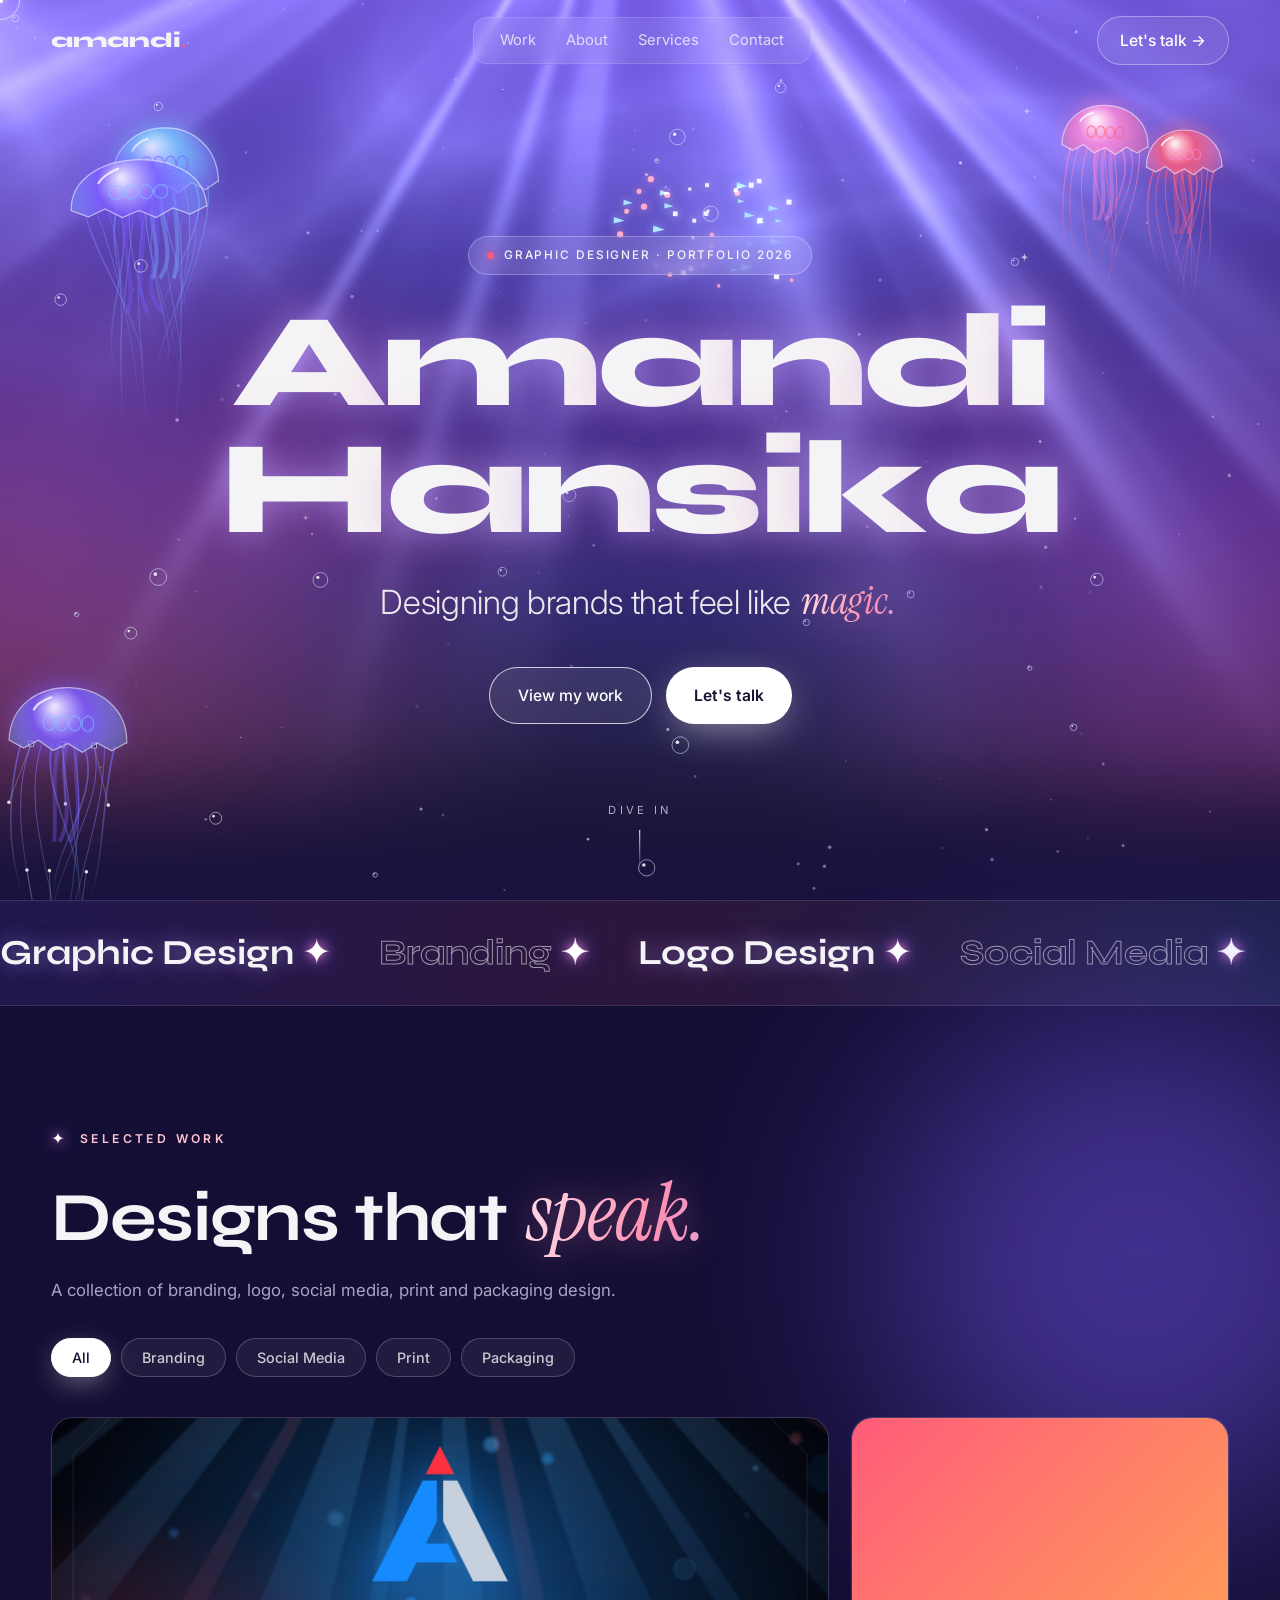
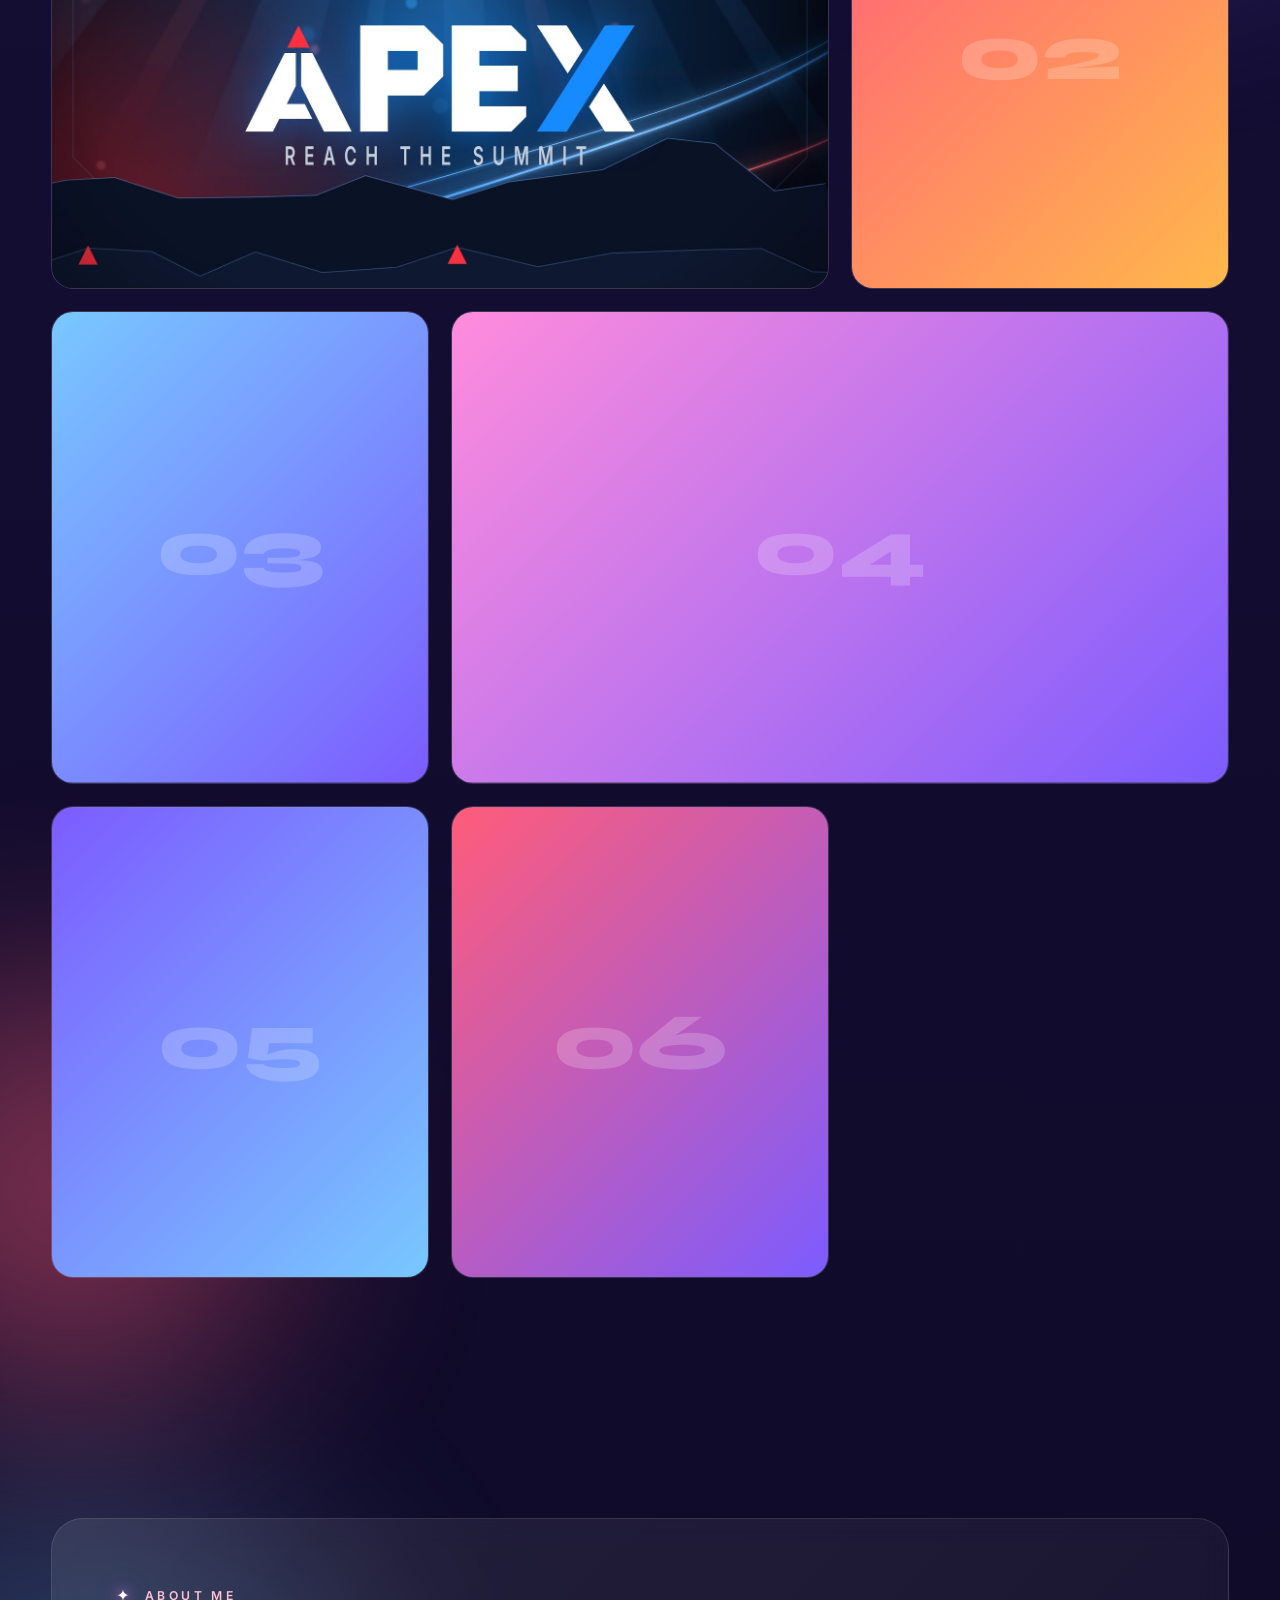
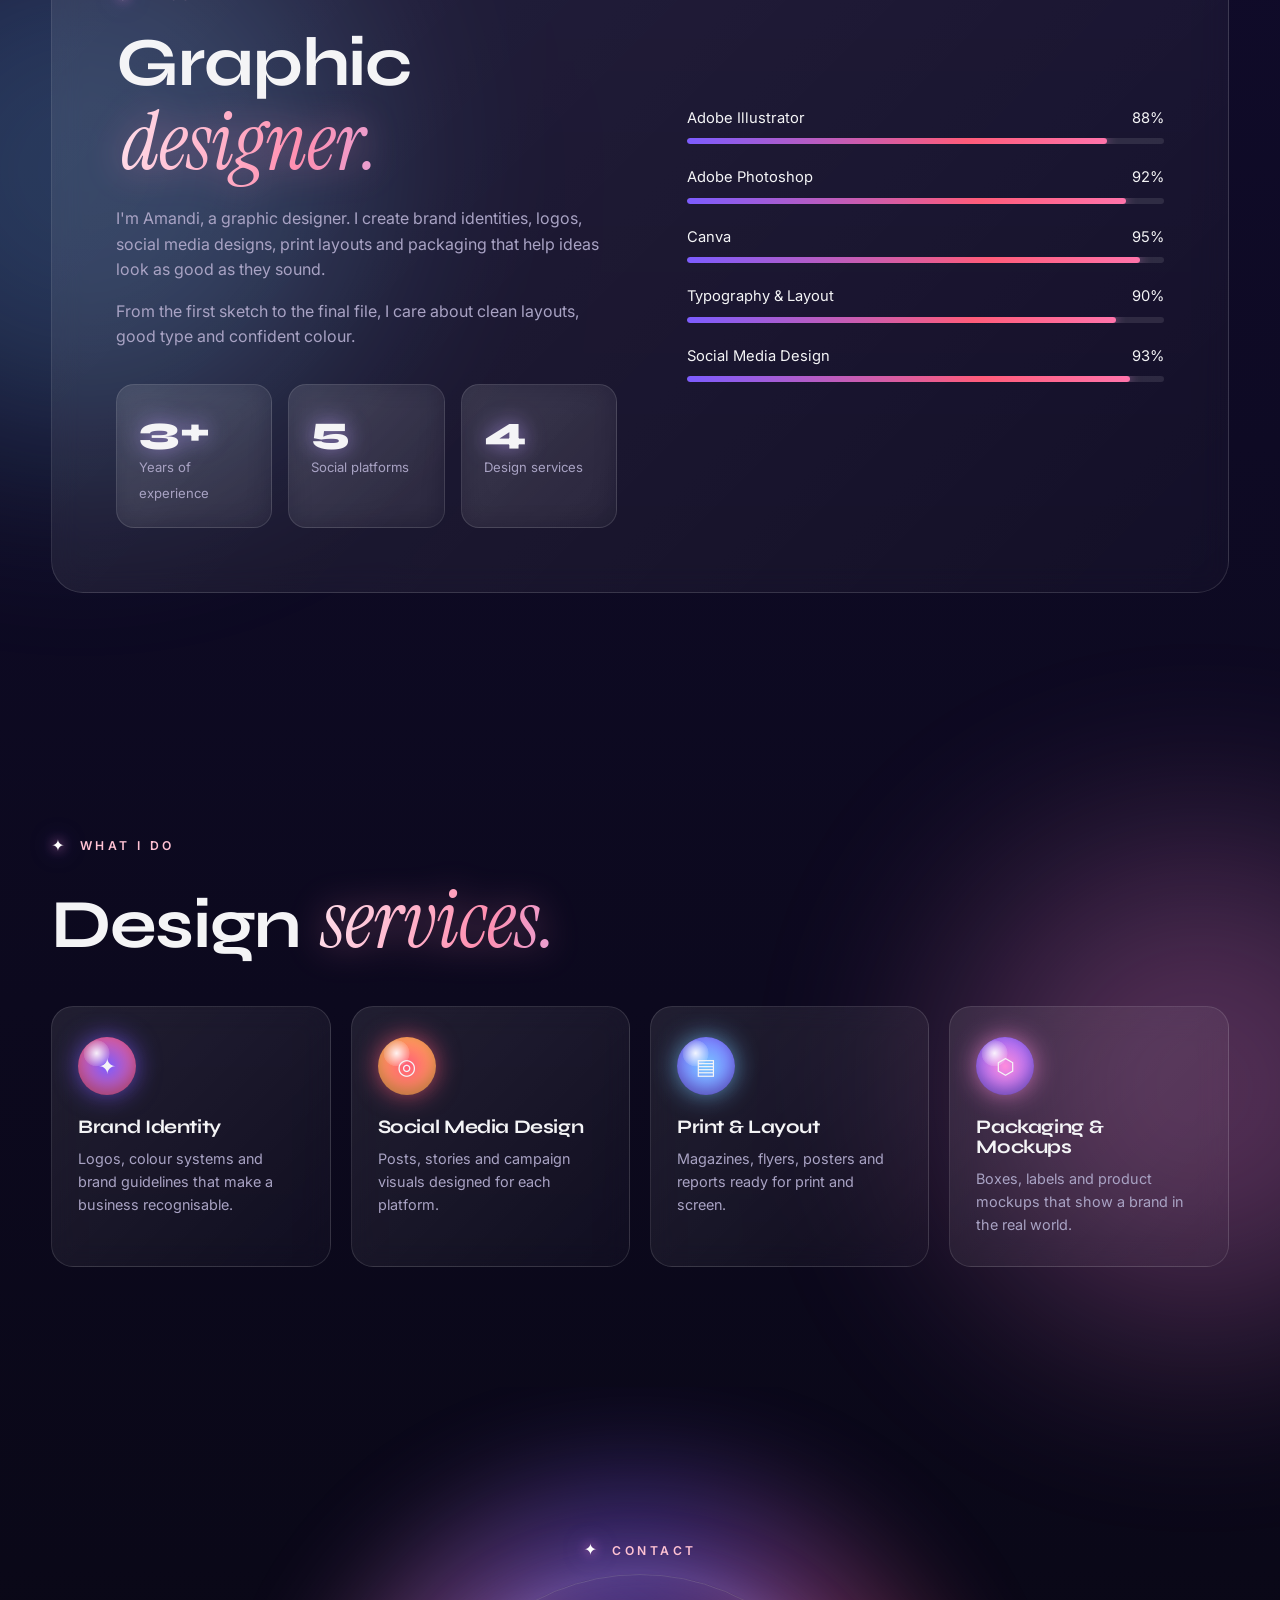
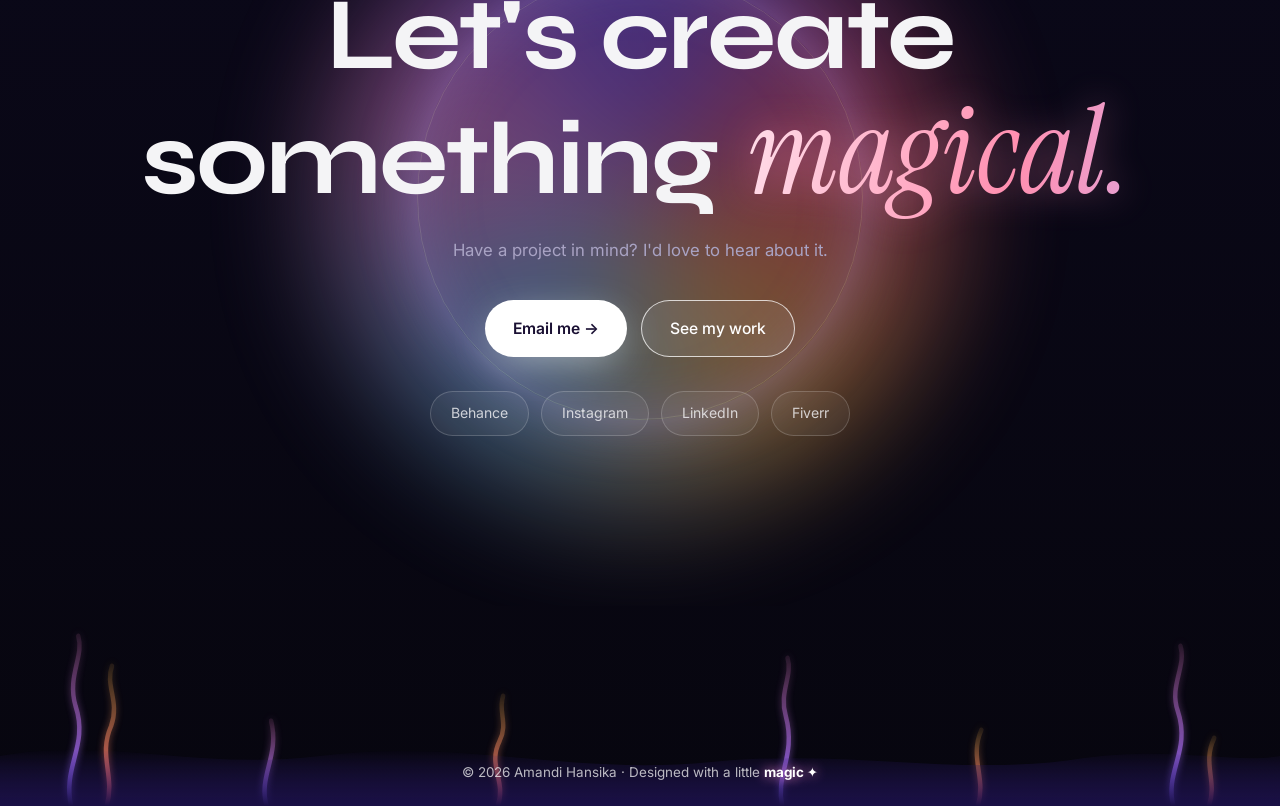
==== commit 05489f12: "Make the whole site magical - ambient.js: deep-sea layer on every page (parallax plankton, distant  " ====
--- a/index.html
+++ b/index.html
@@ -5,72 +5,86 @@
 <meta name="viewport" content="width=device-width, initial-scale=1">
 <title>Amandi Hansika — Graphic Designer</title>
 <meta name="description" content="Portfolio of Amandi Hansika, graphic designer: brand identity, logo design, social media design, print and packaging.">
-<meta name="theme-color" content="#0E0E12">
+<meta name="theme-color" content="#16103A">
 <link rel="preconnect" href="https://fonts.googleapis.com">
 <link rel="preconnect" href="https://fonts.gstatic.com" crossorigin>
 <link href="https://fonts.googleapis.com/css2?family=Syne:wght@600;700;800&family=Inter:wght@300;400;500;600&family=Instrument+Serif:ital@1&display=swap" rel="stylesheet">
 <style>
+@property --a{syntax:'<angle>';inherits:false;initial-value:0deg}
 :root{
-  --bg:#0E0E12; --bg2:#15151C; --card:#1B1B24; --line:#2A2A36;
-  --text:#F4F4F6; --muted:#9A9AAB;
-  --violet:#7C5CFF; --coral:#FF5C7A; --amber:#FFB84C; --mint:#3DDBB4;
+  --bg:#0E0E12; --deep1:#16103A; --deep2:#100B2A; --deep3:#0A0818;
+  --line:rgba(255,255,255,.12); --glass:rgba(255,255,255,.06);
+  --text:#F4F4F6; --muted:#A9A3C4;
+  --violet:#7C5CFF; --coral:#FF5C7A; --amber:#FFB84C; --mint:#3DDBB4; --sky:#78C8FF; --pink:#FF8CDC;
   --display:'Syne','Trebuchet MS',system-ui,sans-serif;
   --body:'Inter',system-ui,-apple-system,'Segoe UI',sans-serif;
   --serif:'Instrument Serif',Georgia,serif;
   --ease:cubic-bezier(.2,.8,.2,1);
+  --iri:conic-gradient(from var(--a),#7C5CFF,#FF5C7A,#FFB84C,#78C8FF,#FF8CDC,#7C5CFF);
 }
 *{box-sizing:border-box;margin:0;padding:0}
-html{scroll-behavior:smooth}
-body{background:var(--bg);color:var(--text);font-family:var(--body);line-height:1.6;overflow-x:hidden;-webkit-font-smoothing:antialiased}
+html{scroll-behavior:smooth;background:var(--deep3)}
+body{color:var(--text);font-family:var(--body);line-height:1.6;overflow-x:hidden;-webkit-font-smoothing:antialiased;
+  background:linear-gradient(180deg,var(--deep1) 0%,#140E34 25%,var(--deep2) 55%,var(--deep3) 85%,#07060F 100%)}
 a{color:inherit;text-decoration:none}
 img{max-width:100%;display:block}
 ::selection{background:var(--violet);color:#fff}
 .wrap{width:min(1180px,92%);margin-inline:auto}
-section{padding:110px 0;position:relative}
+section,header,footer,.marquee{position:relative;z-index:1}
+section{padding:120px 0;overflow-x:clip}
 h1,h2,h3{font-family:var(--display);line-height:1.05;letter-spacing:-.02em}
-.eyebrow{font-size:.78rem;letter-spacing:.28em;text-transform:uppercase;color:var(--coral);font-weight:600;margin-bottom:18px;display:flex;align-items:center;gap:12px}
-.eyebrow::before{content:"";width:34px;height:2px;background:linear-gradient(90deg,var(--violet),var(--coral))}
-h2{font-size:clamp(2.2rem,5.4vw,4rem);margin-bottom:22px}
-h2 em{font-family:var(--serif);font-weight:400;font-size:1.12em;letter-spacing:0}
-.grad{background:linear-gradient(100deg,var(--violet),var(--coral) 55%,var(--amber));-webkit-background-clip:text;background-clip:text;color:transparent;background-size:200% 100%;animation:shift 6s ease-in-out infinite alternate}
-@keyframes shift{to{background-position:100% 0}}
+h2{font-size:clamp(2.3rem,5.6vw,4.3rem);margin-bottom:22px}
+.magic{font-family:var(--serif);font-style:italic;font-weight:400;letter-spacing:0;font-size:1.18em;padding:0 .06em;
+  background:linear-gradient(100deg,#FFE1EC 0%,#FF8FB0 35%,#C7B6FF 70%,#9FD8FF 100%);background-size:200% 100%;
+  -webkit-background-clip:text;background-clip:text;color:transparent;filter:drop-shadow(0 0 18px rgba(255,140,190,.45));animation:sheen 5s ease-in-out infinite alternate}
+@keyframes sheen{to{background-position:100% 0}}
+.eyebrow{font-size:.76rem;letter-spacing:.28em;text-transform:uppercase;color:#FFC2D3;font-weight:600;margin-bottom:18px;display:flex;align-items:center;gap:12px}
+.eyebrow::before{content:"✦";font-size:1rem;color:#fff;text-shadow:0 0 12px var(--pink),0 0 24px var(--violet);animation:twinkle 2.4s ease-in-out infinite}
+@keyframes twinkle{50%{opacity:.35;transform:scale(.7) rotate(45deg)}}
 .lead{color:var(--muted);max-width:620px;font-size:1.05rem}
 
+/* glass + iridescent edge */
+.glass{background:linear-gradient(135deg,rgba(255,255,255,.09),rgba(255,255,255,.025));border:1px solid var(--line);backdrop-filter:blur(14px);-webkit-backdrop-filter:blur(14px)}
+.iri{position:absolute;inset:0;border-radius:inherit;padding:1.5px;background:var(--iri);-webkit-mask:linear-gradient(#000 0 0) content-box,linear-gradient(#000 0 0);-webkit-mask-composite:xor;mask-composite:exclude;opacity:0;transition:opacity .45s;animation:spinA 4s linear infinite;pointer-events:none;z-index:3}
+@keyframes spinA{to{--a:360deg}}
+
 /* loader */
-#loader{position:fixed;inset:0;background:var(--bg);z-index:100;display:grid;place-items:center;transition:transform .9s cubic-bezier(.77,0,.18,1) .15s}
+#loader{position:fixed;inset:0;z-index:100;display:grid;place-items:center;background:radial-gradient(circle at 50% 40%,#3A2690,#16103A 60%);transition:transform .9s cubic-bezier(.77,0,.18,1) .15s}
 #loader.done{transform:translateY(-100%)}
-#loader span{font-family:var(--display);font-weight:800;font-size:clamp(2rem,7vw,4.5rem);display:inline-block;opacity:0;transform:translateY(40px);animation:up .5s forwards}
+#loader span{font-family:var(--display);font-weight:800;font-size:clamp(2rem,7vw,4.5rem);display:inline-block;opacity:0;transform:translateY(40px);animation:up .5s forwards;text-shadow:0 0 30px rgba(190,160,255,.7)}
 @keyframes up{to{opacity:1;transform:none}}
 
-/* cursor */
-.cursor,.cursor-dot{position:fixed;top:0;left:0;pointer-events:none;z-index:90;border-radius:50%;transform:translate(-50%,-50%)}
-.cursor{width:38px;height:38px;border:1.5px solid rgba(255,255,255,.5);transition:width .25s,height .25s,background .25s,border-color .25s;mix-blend-mode:difference}
-.cursor.big{width:76px;height:76px;background:#fff;border-color:#fff}
-.cursor-dot{width:6px;height:6px;background:var(--coral)}
+/* cursor: a glowing orb */
+.cursor,.cursor-dot{position:fixed;top:0;left:0;pointer-events:none;z-index:96;border-radius:50%;transform:translate(-50%,-50%)}
+.cursor{width:40px;height:40px;border:1.5px solid rgba(255,255,255,.6);box-shadow:0 0 18px rgba(190,160,255,.6),inset 0 0 12px rgba(190,160,255,.35);transition:width .3s var(--ease),height .3s var(--ease),background .3s,border-color .3s}
+.cursor.big{width:78px;height:78px;background:radial-gradient(circle at 35% 30%,rgba(255,255,255,.35),rgba(124,92,255,.15) 60%,transparent);border-color:#fff}
+.cursor-dot{width:6px;height:6px;background:#fff;box-shadow:0 0 10px #fff,0 0 20px var(--pink)}
 @media (hover:none){.cursor,.cursor-dot{display:none}}
 
 /* nav */
 nav{position:fixed;top:0;left:0;right:0;z-index:50;padding:16px 0;transition:background .3s,backdrop-filter .3s,border-color .3s;border-bottom:1px solid transparent}
-nav.scrolled{background:rgba(14,14,18,.72);backdrop-filter:blur(14px);border-color:var(--line)}
+nav.scrolled{background:rgba(22,16,58,.55);backdrop-filter:blur(16px);-webkit-backdrop-filter:blur(16px);border-color:var(--line)}
 nav .wrap{display:flex;justify-content:space-between;align-items:center;gap:20px}
-.logo{font-family:var(--display);font-weight:800;font-size:1.3rem}
+.logo{font-family:var(--display);font-weight:800;font-size:1.3rem;text-shadow:0 0 18px rgba(190,160,255,.5)}
 .logo b{color:var(--coral)}
-.links{display:flex;gap:30px;font-size:.92rem;color:rgba(244,244,246,.8);padding:11px 26px;border-radius:14px;background:rgba(255,255,255,.08);border:1px solid rgba(255,255,255,.14);backdrop-filter:blur(12px);-webkit-backdrop-filter:blur(12px)}
-.links a{position:relative;transition:color .25s}
-.links a:hover{color:#fff}
+.links{display:flex;gap:30px;font-size:.92rem;color:rgba(244,244,246,.82);padding:11px 26px;border-radius:14px;background:rgba(255,255,255,.08);border:1px solid rgba(255,255,255,.14);backdrop-filter:blur(12px);-webkit-backdrop-filter:blur(12px)}
+.links a{position:relative;transition:color .25s,text-shadow .25s}
+.links a:hover{color:#fff;text-shadow:0 0 12px rgba(255,255,255,.8)}
 .links a::after{content:"";position:absolute;left:0;bottom:-4px;height:2px;width:0;background:linear-gradient(90deg,var(--violet),var(--coral));transition:width .3s}
 .links a:hover::after{width:100%}
-.btn{display:inline-flex;align-items:center;gap:10px;padding:14px 26px;border-radius:999px;font-weight:600;font-size:.95rem;border:1px solid var(--line);transition:transform .25s,box-shadow .25s,background .25s;cursor:pointer;background:none;color:var(--text);font-family:inherit}
-.btn.primary{background:linear-gradient(100deg,var(--violet),var(--coral));border:none;box-shadow:0 10px 34px -10px rgba(124,92,255,.7)}
-.btn.white{background:#fff;color:#1A1033;border-color:#fff}
-.btn:hover{transform:translateY(-3px)}
-.btn.primary:hover{box-shadow:0 16px 44px -10px rgba(255,92,122,.7)}
-nav .btn{padding:11px 22px;background:rgba(255,255,255,.08);border-color:rgba(255,255,255,.25);backdrop-filter:blur(12px)}
 #burger{display:none;background:none;border:0;color:var(--text);font-size:1.6rem;cursor:pointer}
 
-/* ===== hero: the design ocean ===== */
-.hero{position:relative;height:100vh;height:100svh;min-height:580px;display:grid;place-items:center;overflow:hidden;background:#1A1046}
-.hero.no-gl{background:radial-gradient(ellipse at 50% 0%,#6B4FD8 0%,transparent 60%),radial-gradient(circle at 0% 70%,rgba(255,92,122,.45),transparent 40%),radial-gradient(circle at 100% 75%,rgba(240,80,200,.4),transparent 40%),linear-gradient(#2A1870,#0E0E12)}
+/* buttons */
+.gbtn,.wbtn{display:inline-flex;align-items:center;gap:8px;padding:15px 28px;border-radius:999px;font-weight:500;transition:transform .3s var(--ease),background .3s,box-shadow .3s;cursor:pointer;font-family:inherit;font-size:.98rem}
+.gbtn{border:1.5px solid rgba(255,255,255,.75);background:rgba(255,255,255,.08);color:#fff;backdrop-filter:blur(10px);-webkit-backdrop-filter:blur(10px)}
+.gbtn:hover{transform:translateY(-3px);background:rgba(255,255,255,.16);box-shadow:0 0 30px rgba(190,160,255,.55)}
+.wbtn{background:#fff;color:#1A1033;font-weight:600;border:0;box-shadow:0 10px 40px -8px rgba(255,255,255,.55)}
+.wbtn:hover{transform:translateY(-3px);box-shadow:0 14px 50px -6px rgba(255,180,220,.85)}
+nav .gbtn{padding:11px 22px;border-width:1px;border-color:rgba(255,255,255,.35)}
+
+/* ===== hero ===== */
+.hero{height:100vh;height:100svh;min-height:580px;display:grid;place-items:center;overflow:hidden;background:#1A1046}
+.hero.no-gl{background:radial-gradient(ellipse at 50% 0%,#6B4FD8 0%,transparent 60%),radial-gradient(circle at 0% 70%,rgba(255,92,122,.45),transparent 40%),radial-gradient(circle at 100% 75%,rgba(240,80,200,.4),transparent 40%),linear-gradient(#2A1870,var(--deep1))}
 #sea,#life{position:absolute;inset:0;width:100%;height:100%;display:block}
 #sea{z-index:0}#life{z-index:1}
 .hero-in{position:relative;z-index:2;text-align:center;padding:60px 5% 0;transform:translate3d(calc(var(--px,0)*-12px),calc(var(--py,0)*-8px),0)}
@@ -81,12 +95,7 @@
 .ch{display:inline-block;opacity:0;transform:translateY(.45em) rotateX(-85deg);transform-origin:50% 100%;filter:blur(10px);transition:transform 1s var(--ease),opacity .8s ease,filter 1s ease;transition-delay:calc(var(--i)*65ms + .1s)}
 body.ready .ch{opacity:1;transform:none;filter:blur(0)}
 .tagline{font-size:clamp(1.15rem,2.6vw,2.1rem);font-weight:300;letter-spacing:-.01em;color:rgba(244,244,246,.95)}
-.tagline em{font-family:var(--serif);font-style:italic;font-size:1.3em;background:linear-gradient(100deg,#FFE1EC 0%,#FF8FB0 40%,#C7B6FF 100%);-webkit-background-clip:text;background-clip:text;color:transparent;padding:0 .08em;filter:drop-shadow(0 0 18px rgba(255,140,190,.55))}
 .hero .cta{display:flex;gap:14px;justify-content:center;flex-wrap:wrap;margin-top:34px}
-.gbtn{display:inline-flex;align-items:center;padding:15px 28px;border-radius:999px;border:1.5px solid rgba(255,255,255,.75);background:rgba(255,255,255,.08);backdrop-filter:blur(10px);-webkit-backdrop-filter:blur(10px);font-weight:500;transition:transform .3s var(--ease),background .3s,box-shadow .3s}
-.gbtn:hover{transform:translateY(-3px);background:rgba(255,255,255,.16);box-shadow:0 0 30px rgba(190,160,255,.5)}
-.wbtn{display:inline-flex;align-items:center;padding:15px 28px;border-radius:999px;background:#fff;color:#1A1033;font-weight:600;box-shadow:0 10px 40px -8px rgba(255,255,255,.55);transition:transform .3s var(--ease),box-shadow .3s}
-.wbtn:hover{transform:translateY(-3px);box-shadow:0 14px 50px -6px rgba(255,180,220,.8)}
 .pill-tag,.tagline,.hero .cta{opacity:0;transform:translateY(18px);transition:opacity .9s ease,transform .9s var(--ease)}
 body.ready .pill-tag{opacity:1;transform:none;transition-delay:.05s}
 body.ready .tagline{opacity:1;transform:none;transition-delay:1s}
@@ -95,40 +104,47 @@
 .hint::after{content:"";width:1px;height:42px;background:linear-gradient(#fff,transparent);animation:drop 1.8s ease-in-out infinite}
 @keyframes drop{0%{transform:scaleY(0);transform-origin:top}50%{transform:scaleY(1);transform-origin:top}51%{transform-origin:bottom}100%{transform:scaleY(0);transform-origin:bottom}}
 
-/* marquee */
-.marquee{border-block:1px solid var(--line);padding:22px 0;overflow:hidden;background:var(--bg2)}
-.track{display:flex;gap:48px;width:max-content;animation:scroll 30s linear infinite;font-family:var(--display);font-weight:700;font-size:clamp(1.3rem,3vw,2.2rem);white-space:nowrap}
-.track span:nth-child(even){color:transparent;-webkit-text-stroke:1px var(--muted)}
-.track em{font-style:normal;color:var(--coral)}
+/* marquee: a glowing current */
+.marquee{border-block:1px solid var(--line);padding:24px 0;overflow:hidden;background:linear-gradient(90deg,rgba(124,92,255,.12),rgba(255,92,122,.1),rgba(120,200,255,.1));backdrop-filter:blur(8px)}
+.track{display:flex;gap:48px;width:max-content;animation:scroll 32s linear infinite;font-family:var(--display);font-weight:700;font-size:clamp(1.3rem,3vw,2.2rem);white-space:nowrap;text-shadow:0 0 20px rgba(190,160,255,.55)}
+.track span:nth-child(even){color:transparent;-webkit-text-stroke:1px rgba(255,255,255,.55);text-shadow:none}
+.track em{font-style:normal;color:#fff;text-shadow:0 0 12px var(--pink),0 0 24px var(--violet)}
 @keyframes scroll{to{transform:translateX(-50%)}}
 
-/* reveal */
-.rv{opacity:0;transform:translateY(46px);transition:opacity .9s ease,transform .9s var(--ease)}
-.rv.in{opacity:1;transform:none}
+/* reveal: rise out of the blur */
+.rv{opacity:0;transform:translateY(46px);filter:blur(8px);transition:opacity 1s ease,transform 1s var(--ease),filter 1s ease}
+.rv.in{opacity:1;transform:none;filter:blur(0)}
+
+/* glow pools behind sections */
+.pool{position:absolute;border-radius:50%;filter:blur(110px);pointer-events:none;z-index:-1;opacity:.45;animation:float 16s ease-in-out infinite alternate}
+@keyframes float{to{transform:translate(50px,-40px) scale(1.15)}}
 
 /* work */
 .filters{display:flex;gap:10px;flex-wrap:wrap;margin:34px 0 40px}
-.filters button{padding:10px 20px;border-radius:999px;border:1px solid var(--line);background:none;color:var(--muted);font:500 .9rem var(--body);cursor:pointer;transition:all .25s}
-.filters button:hover{color:var(--text);border-color:var(--muted)}
-.filters button.on{background:var(--text);color:var(--bg);border-color:var(--text)}
-.gallery{display:grid;grid-template-columns:repeat(3,1fr);gap:22px;perspective:1200px}
-.card{position:relative;border-radius:20px;overflow:hidden;background:var(--card);aspect-ratio:4/5;cursor:pointer;transition:transform .35s ease,opacity .4s,box-shadow .35s;border:1px solid var(--line)}
+.filters button{padding:10px 20px;border-radius:999px;border:1px solid rgba(255,255,255,.2);background:rgba(255,255,255,.06);backdrop-filter:blur(8px);color:rgba(244,244,246,.8);font:500 .9rem var(--body);cursor:pointer;transition:all .25s}
+.filters button:hover{color:#fff;border-color:rgba(255,255,255,.5);box-shadow:0 0 20px rgba(190,160,255,.35)}
+.filters button.on{background:#fff;color:#1A1033;border-color:#fff;box-shadow:0 8px 30px -8px rgba(255,255,255,.6)}
+.gallery{display:grid;grid-template-columns:repeat(3,1fr);gap:22px}
+.card{position:relative;border-radius:22px;overflow:hidden;background:rgba(255,255,255,.05);aspect-ratio:4/5;cursor:pointer;transition:transform .35s ease,opacity .4s,box-shadow .4s,filter 1s;border:1px solid var(--line)}
 .card.wide{grid-column:span 2;aspect-ratio:auto}
-.card:hover{box-shadow:0 30px 60px -30px rgba(124,92,255,.6)}
+.card:hover{box-shadow:0 30px 70px -25px rgba(124,92,255,.75),0 0 40px -10px rgba(255,140,220,.4)}
+.card:hover .iri{opacity:1}
 .card.hide{display:none}
 .card .art{position:absolute;inset:0;background-size:cover;background-position:center;transition:transform .8s var(--ease)}
 .card:hover .art{transform:scale(1.08)}
-.card::after{content:"";position:absolute;inset:0;pointer-events:none;background:radial-gradient(circle at var(--gx,50%) var(--gy,0%),rgba(255,255,255,.22),transparent 45%);opacity:0;transition:opacity .35s;mix-blend-mode:overlay}
+.card::before{content:"";position:absolute;inset:0;z-index:2;pointer-events:none;background:linear-gradient(115deg,transparent 35%,rgba(255,255,255,.32) 48%,transparent 60%);transform:translateX(-130%);transition:transform 1s var(--ease)}
+.card:hover::before{transform:translateX(130%)}
+.card::after{content:"";position:absolute;inset:0;pointer-events:none;background:radial-gradient(circle at var(--gx,50%) var(--gy,0%),rgba(255,255,255,.25),transparent 45%);opacity:0;transition:opacity .35s;mix-blend-mode:overlay;z-index:2}
 .card:hover::after{opacity:1}
-.card .ph{position:absolute;inset:0;display:grid;place-items:center;font-family:var(--display);font-weight:800;font-size:5rem;color:rgba(255,255,255,.18)}
-.card .info{position:absolute;inset:auto 0 0 0;padding:26px;background:linear-gradient(transparent,rgba(8,8,12,.92));transform:translateY(18px);opacity:0;transition:all .4s}
+.card .ph{position:absolute;inset:0;display:grid;place-items:center;font-family:var(--display);font-weight:800;font-size:5rem;color:rgba(255,255,255,.2)}
+.card .info{position:absolute;inset:auto 0 0 0;z-index:2;padding:26px;background:linear-gradient(transparent,rgba(16,11,42,.92));transform:translateY(18px);opacity:0;transition:all .4s}
 .card:hover .info,.card:focus-visible .info{transform:none;opacity:1}
 @media (hover:none){.card .info{transform:none;opacity:1}}
-.card .tag{font-size:.7rem;letter-spacing:.2em;text-transform:uppercase;color:var(--amber)}
+.card .tag{font-size:.7rem;letter-spacing:.2em;text-transform:uppercase;color:#FFC2D3}
 .card h3{font-size:1.35rem;margin-top:6px}
 
 /* lightbox */
-#lb{position:fixed;inset:0;background:rgba(8,8,12,.94);backdrop-filter:blur(10px);z-index:80;display:none;place-items:center;padding:5vw}
+#lb{position:fixed;inset:0;background:rgba(16,11,42,.92);backdrop-filter:blur(14px);z-index:80;display:none;place-items:center;padding:5vw}
 #lb.open{display:grid;animation:fade .3s}
 @keyframes fade{from{opacity:0}}
 #lb .box{max-width:1000px;width:100%;max-height:90vh;overflow:auto;text-align:center}
@@ -138,64 +154,80 @@
 #lb .x{position:fixed;top:22px;right:28px;font-size:2rem;background:none;border:0;color:#fff;cursor:pointer}
 
 /* about */
-.about{background:var(--bg2);border-block:1px solid var(--line)}
+.aboutbox{border-radius:32px;padding:clamp(28px,5vw,64px);position:relative}
 .two{display:grid;grid-template-columns:1.05fr 1fr;gap:70px;align-items:center}
 .about p{color:var(--muted);margin-bottom:16px}
 .stats{display:grid;grid-template-columns:repeat(3,1fr);gap:16px;margin-top:34px}
-.stat{padding:22px;border:1px solid var(--line);border-radius:18px;background:var(--card);transition:transform .35s var(--ease),border-color .35s}
-.stat:hover{transform:translateY(-6px) rotateX(8deg);border-color:var(--violet)}
-.stat b{font:800 2.4rem var(--display);display:block}
+.stat{position:relative;padding:22px;border-radius:18px;transition:transform .35s var(--ease),box-shadow .35s}
+.stat:hover{transform:translateY(-6px);box-shadow:0 20px 40px -20px rgba(124,92,255,.8)}
+.stat:hover .iri{opacity:1}
+.stat b{font:800 2.4rem var(--display);display:block;text-shadow:0 0 22px rgba(190,160,255,.7)}
 .stat span{font-size:.82rem;color:var(--muted)}
 .skill{margin-bottom:22px}
 .skill div:first-child{display:flex;justify-content:space-between;font-size:.92rem;margin-bottom:8px}
-.bar{height:6px;border-radius:99px;background:var(--line);overflow:hidden}
-.bar i{display:block;height:100%;width:0;border-radius:99px;background:linear-gradient(90deg,var(--violet),var(--coral));transition:width 1.4s var(--ease) .2s}
+.bar{height:6px;border-radius:99px;background:rgba(255,255,255,.1);overflow:hidden}
+.bar i{display:block;height:100%;width:0;border-radius:99px;background:linear-gradient(90deg,var(--violet),var(--coral),var(--pink),var(--violet));background-size:200% 100%;box-shadow:0 0 12px rgba(255,140,220,.7);transition:width 1.4s var(--ease) .2s;animation:sheen 3s linear infinite}
 .in .bar i{width:var(--w)}
 
 /* services */
-.services{display:grid;grid-template-columns:repeat(4,1fr);gap:20px;margin-top:44px;perspective:1000px}
-.svc{padding:30px 26px;border:1px solid var(--line);border-radius:20px;background:var(--card);transition:transform .35s,border-color .35s;position:relative;overflow:hidden;transform-style:preserve-3d}
-.svc::before{content:"";position:absolute;inset:0;background:radial-gradient(circle at var(--mx,50%) var(--my,0%),rgba(124,92,255,.25),transparent 60%);opacity:0;transition:opacity .35s}
-.svc:hover{border-color:var(--violet)}
-.svc:hover::before{opacity:1}
-.svc .ico{width:52px;height:52px;border-radius:14px;display:grid;place-items:center;font-size:1.4rem;margin-bottom:20px;background:linear-gradient(135deg,var(--violet),var(--coral));box-shadow:0 10px 30px -10px rgba(124,92,255,.8);transition:transform .45s var(--ease)}
-.svc:hover .ico{transform:translateY(-6px) rotate(-8deg) scale(1.08)}
-.svc h3{font-size:1.2rem;margin-bottom:10px}
-.svc p{font-size:.9rem;color:var(--muted)}
-
-/* contact */
-.contact{text-align:center;overflow:hidden}
+.services{display:grid;grid-template-columns:repeat(4,1fr);gap:20px;margin-top:44px}
+.svc{position:relative;padding:30px 26px;border-radius:22px;transition:transform .35s,box-shadow .35s;overflow:hidden}
+.svc::before{content:"";position:absolute;inset:0;background:radial-gradient(circle at var(--mx,50%) var(--my,0%),rgba(190,160,255,.28),transparent 60%);opacity:0;transition:opacity .35s}
+.svc:hover{box-shadow:0 30px 60px -30px rgba(124,92,255,.9)}
+.svc:hover::before,.svc:hover .iri{opacity:1}
+.svc .ico{position:relative;width:58px;height:58px;border-radius:50%;display:grid;place-items:center;font-size:1.35rem;margin-bottom:22px;
+  background:radial-gradient(circle at 32% 28%,rgba(255,255,255,.9),rgba(255,255,255,.15) 22%,transparent 23%),radial-gradient(circle at 50% 50%,var(--c1,#7C5CFF),var(--c2,#FF5C7A));
+  box-shadow:0 0 28px -4px var(--c1,#7C5CFF),inset 0 -6px 14px rgba(0,0,0,.25);transition:transform .5s var(--ease);animation:bob 4s ease-in-out infinite}
+@keyframes bob{50%{transform:translateY(-6px)}}
+.svc:hover .ico{transform:scale(1.12) rotate(-8deg)}
+.svc h3{font-size:1.2rem;margin-bottom:10px;position:relative}
+.svc p{font-size:.9rem;color:var(--muted);position:relative}
+
+/* contact: a glowing portal */
+.contact{text-align:center;overflow:hidden;padding:150px 0 170px}
+.portal{position:absolute;left:50%;top:50%;width:min(620px,86vw);aspect-ratio:1;transform:translate(-50%,-50%);border-radius:50%;z-index:-1;pointer-events:none}
+.portal::before{content:"";position:absolute;inset:0;border-radius:50%;background:var(--iri);filter:blur(60px);opacity:.45;animation:spinA 10s linear infinite}
+.portal::after{content:"";position:absolute;inset:14%;border-radius:50%;border:1px solid rgba(255,255,255,.18);box-shadow:0 0 60px rgba(190,160,255,.35),inset 0 0 60px rgba(190,160,255,.25);animation:breathe 5s ease-in-out infinite}
+@keyframes breathe{50%{transform:scale(1.06);opacity:.7}}
 .contact h2{font-size:clamp(2.6rem,8vw,6.4rem)}
 .contact .lead{margin:0 auto 36px}
-.blob{position:absolute;border-radius:50%;filter:blur(90px);opacity:.3;animation:float 14s ease-in-out infinite alternate}
-.b1{width:480px;height:480px;background:var(--violet);top:-80px;right:-60px}
-.b2{width:380px;height:380px;background:var(--coral);bottom:-80px;left:-80px;animation-delay:-5s}
-@keyframes float{to{transform:translate(60px,-50px) scale(1.15)}}
+.contact .cta{display:flex;gap:14px;justify-content:center;flex-wrap:wrap}
 .socials{display:flex;gap:12px;justify-content:center;flex-wrap:wrap;margin-top:34px}
-.socials a{padding:10px 20px;border:1px solid var(--line);border-radius:999px;font-size:.88rem;color:var(--muted);transition:all .25s}
-.socials a:hover{color:var(--text);border-color:var(--coral);transform:translateY(-3px)}
-footer{border-top:1px solid var(--line);padding:26px 0;color:var(--muted);font-size:.84rem;text-align:center}
+.socials a{padding:10px 20px;border:1px solid rgba(255,255,255,.18);background:rgba(255,255,255,.05);backdrop-filter:blur(8px);border-radius:999px;font-size:.88rem;color:rgba(244,244,246,.8);transition:all .25s}
+.socials a:hover{color:#fff;border-color:rgba(255,255,255,.6);transform:translateY(-3px);box-shadow:0 0 22px rgba(255,140,220,.45)}
+
+/* footer: the glowing seabed */
+footer{padding:0;overflow:hidden}
+.seabed{position:relative;height:200px}
+.seabed svg{position:absolute;left:0;bottom:0;width:100%;height:100%}
+.weed{transform-box:fill-box;transform-origin:50% 100%;animation:sway 5s ease-in-out infinite alternate}
+.weed:nth-child(2n){animation-duration:6.5s;animation-delay:-2s}
+.weed:nth-child(3n){animation-duration:4.2s;animation-delay:-1s}
+@keyframes sway{from{transform:skewX(-6deg)}to{transform:skewX(6deg)}}
+.foot{position:absolute;left:0;right:0;bottom:22px;text-align:center;color:rgba(244,244,246,.75);font-size:.84rem;z-index:2}
+.foot b{color:#fff;text-shadow:0 0 12px var(--pink)}
 
 @media (max-width:900px){
-  section{padding:80px 0}
+  section{padding:90px 0}
   .gallery{grid-template-columns:repeat(2,1fr)}
   .two{grid-template-columns:1fr;gap:44px}
   .services{grid-template-columns:repeat(2,1fr)}
-  .links{position:fixed;inset:70px 4% auto 4%;background:rgba(20,16,40,.96);flex-direction:column;padding:24px;gap:18px;display:none}
+  .links{position:fixed;inset:70px 4% auto 4%;background:rgba(22,16,58,.96);flex-direction:column;padding:24px;gap:18px;display:none}
   .links.open{display:flex}
   #burger{display:block}
-  nav .btn{display:none}
+  nav .gbtn{display:none}
 }
 @media (max-width:560px){
   .gallery,.services{grid-template-columns:1fr}
   .card.wide{grid-column:auto;aspect-ratio:4/5}
-  .stats{grid-template-columns:1fr 1fr 1fr}
-  .stat{padding:16px}
+  .stats{grid-template-columns:1fr 1fr 1fr;gap:10px}
+  .stat{padding:14px}
   .stat b{font-size:1.9rem}
+  .seabed{height:150px}
 }
 @media (prefers-reduced-motion:reduce){
   *,*::before,*::after{animation:none!important;transition:none!important}
-  .rv{opacity:1;transform:none}
+  .rv{opacity:1;transform:none;filter:none}
   .ch,.pill-tag,.tagline,.hero .cta{opacity:1;transform:none;filter:none}
   .bar i{width:var(--w)}
   #loader{display:none}
@@ -213,7 +245,7 @@
     <div class="links" id="links">
       <a href="#work">Work</a><a href="#about">About</a><a href="#services">Services</a><a href="#contact">Contact</a>
     </div>
-    <a href="#contact" class="btn">Let's talk →</a>
+    <a href="#contact" class="gbtn">Let's talk →</a>
     <button id="burger" aria-label="Menu">☰</button>
   </div>
 </nav>
@@ -225,13 +257,13 @@
   <div class="hero-in">
     <div class="pill-tag"><i></i>Graphic Designer · Portfolio 2026</div>
     <h1 class="name" aria-label="Amandi Hansika"><span class="w" data-split>Amandi</span> <span class="w" data-split>Hansika</span></h1>
-    <p class="tagline">Designing brands that feel like <em>magic.</em></p>
+    <p class="tagline">Designing brands that feel like <em class="magic">magic.</em></p>
     <div class="cta">
       <a href="#work" class="gbtn">View my work</a>
       <a href="#contact" class="wbtn">Let's talk</a>
     </div>
   </div>
-  <div class="hint">Scroll</div>
+  <div class="hint">Dive in</div>
 </header>
 
 <div class="marquee" aria-hidden="true">
@@ -239,10 +271,12 @@
 </div>
 
 <section id="work">
+  <div class="pool" style="width:520px;height:520px;background:#7C5CFF;top:0;right:-120px"></div>
+  <div class="pool" style="width:420px;height:420px;background:#FF5C7A;bottom:0;left:-140px;animation-delay:-6s"></div>
   <div class="wrap">
     <div class="rv">
       <div class="eyebrow">Selected work</div>
-      <h2>Designs that <span class="grad">speak</span>.</h2>
+      <h2>Designs that <em class="magic">speak.</em></h2>
       <p class="lead">A collection of branding, logo, social media, print and packaging design.</p>
     </div>
     <div class="filters rv" id="filters"></div>
@@ -251,57 +285,86 @@
 </section>
 
 <section class="about" id="about">
-  <div class="wrap two">
-    <div class="rv">
-      <div class="eyebrow">About me</div>
-      <h2>Graphic <span class="grad">designer</span>.</h2>
-      <!-- EDIT: replace with your own bio -->
-      <p>I'm Amandi, a graphic designer. I create brand identities, logos, social media designs, print layouts and packaging that help ideas look as good as they sound.</p>
-      <p>From the first sketch to the final file, I care about clean layouts, good type and confident colour.</p>
-      <div class="stats">
-        <div class="stat"><b data-count="3" data-suffix="+">3+</b><span>Years of experience</span></div>
-        <div class="stat"><b data-count="5">5</b><span>Social platforms</span></div>
-        <div class="stat"><b data-count="4">4</b><span>Design services</span></div>
+  <div class="pool" style="width:560px;height:560px;background:#78C8FF;top:10%;left:-200px;opacity:.25"></div>
+  <div class="wrap">
+    <div class="aboutbox glass rv">
+      <div class="two">
+        <div>
+          <div class="eyebrow">About me</div>
+          <h2>Graphic <em class="magic">designer.</em></h2>
+          <!-- EDIT: replace with your own bio -->
+          <p>I'm Amandi, a graphic designer. I create brand identities, logos, social media designs, print layouts and packaging that help ideas look as good as they sound.</p>
+          <p>From the first sketch to the final file, I care about clean layouts, good type and confident colour.</p>
+          <div class="stats">
+            <div class="stat glass"><span class="iri"></span><b data-count="3" data-suffix="+">3+</b><span>Years of experience</span></div>
+            <div class="stat glass"><span class="iri"></span><b data-count="5">5</b><span>Social platforms</span></div>
+            <div class="stat glass"><span class="iri"></span><b data-count="4">4</b><span>Design services</span></div>
+          </div>
+        </div>
+        <div id="skills"></div>
       </div>
     </div>
-    <div class="rv" id="skills"></div>
   </div>
 </section>
 
 <section id="services">
+  <div class="pool" style="width:480px;height:480px;background:#FF8CDC;top:20%;right:-160px;opacity:.3"></div>
   <div class="wrap">
     <div class="rv">
       <div class="eyebrow">What I do</div>
-      <h2>Design <span class="grad">services</span>.</h2>
+      <h2>Design <em class="magic">services.</em></h2>
     </div>
     <div class="services">
-      <div class="svc rv"><div class="ico">✦</div><h3>Brand Identity</h3><p>Logos, colour systems and brand guidelines that make a business recognisable.</p></div>
-      <div class="svc rv"><div class="ico">◎</div><h3>Social Media Design</h3><p>Posts, stories and campaign visuals designed for each platform.</p></div>
-      <div class="svc rv"><div class="ico">▤</div><h3>Print &amp; Layout</h3><p>Magazines, flyers, posters and reports ready for print and screen.</p></div>
-      <div class="svc rv"><div class="ico">⬡</div><h3>Packaging &amp; Mockups</h3><p>Boxes, labels and product mockups that show a brand in the real world.</p></div>
+      <div class="svc glass rv"><span class="iri"></span><div class="ico" style="--c1:#7C5CFF;--c2:#FF5C7A">✦</div><h3>Brand Identity</h3><p>Logos, colour systems and brand guidelines that make a business recognisable.</p></div>
+      <div class="svc glass rv"><span class="iri"></span><div class="ico" style="--c1:#FF5C7A;--c2:#FFB84C;animation-delay:-1s">◎</div><h3>Social Media Design</h3><p>Posts, stories and campaign visuals designed for each platform.</p></div>
+      <div class="svc glass rv"><span class="iri"></span><div class="ico" style="--c1:#78C8FF;--c2:#7C5CFF;animation-delay:-2s">▤</div><h3>Print &amp; Layout</h3><p>Magazines, flyers, posters and reports ready for print and screen.</p></div>
+      <div class="svc glass rv"><span class="iri"></span><div class="ico" style="--c1:#FF8CDC;--c2:#7C5CFF;animation-delay:-3s">⬡</div><h3>Packaging &amp; Mockups</h3><p>Boxes, labels and product mockups that show a brand in the real world.</p></div>
     </div>
   </div>
 </section>
 
 <section class="contact" id="contact">
-  <div class="blob b1"></div><div class="blob b2"></div>
-  <div class="wrap rv" style="position:relative">
+  <div class="portal"></div>
+  <div class="wrap rv">
     <div class="eyebrow" style="justify-content:center">Contact</div>
-    <h2>Let's create<br><span class="grad">something bold.</span></h2>
+    <h2>Let's create<br>something <em class="magic">magical.</em></h2>
     <p class="lead">Have a project in mind? I'd love to hear about it.</p>
     <!-- EDIT: add your email and social links -->
-    <a class="btn primary" href="mailto:your-email@example.com">Email me →</a>
+    <div class="cta"><a class="wbtn" href="mailto:your-email@example.com">Email me →</a><a class="gbtn" href="#work">See my work</a></div>
     <div class="socials">
       <a href="#">Behance</a><a href="#">Instagram</a><a href="#">LinkedIn</a><a href="#">Fiverr</a>
     </div>
   </div>
 </section>
 
-<footer>© <span id="yr"></span> Amandi Hansika. All rights reserved.</footer>
+<footer>
+  <div class="seabed">
+    <svg viewBox="0 0 1440 200" preserveAspectRatio="none" aria-hidden="true">
+      <defs>
+        <linearGradient id="sb" x1="0" y1="0" x2="0" y2="1"><stop offset="0" stop-color="#2A1A66" stop-opacity="0"/><stop offset="1" stop-color="#1A1046"/></linearGradient>
+        <linearGradient id="w1" x1="0" y1="1" x2="0" y2="0"><stop offset="0" stop-color="#7C5CFF" stop-opacity=".9"/><stop offset="1" stop-color="#FF8CDC" stop-opacity=".1"/></linearGradient>
+        <linearGradient id="w2" x1="0" y1="1" x2="0" y2="0"><stop offset="0" stop-color="#FF5C7A" stop-opacity=".85"/><stop offset="1" stop-color="#FFB84C" stop-opacity=".1"/></linearGradient>
+        <filter id="glw" x="-50%" y="-50%" width="200%" height="200%"><feGaussianBlur stdDeviation="4" result="b"/><feMerge><feMergeNode in="b"/><feMergeNode in="SourceGraphic"/></feMerge></filter>
+      </defs>
+      <g filter="url(#glw)" fill="none" stroke-width="5" stroke-linecap="round">
+        <path class="weed" stroke="url(#w1)" d="M80 200 C70 160 100 140 85 100 C75 70 95 50 88 30"/>
+        <path class="weed" stroke="url(#w2)" d="M120 200 C130 170 110 150 125 120 C135 95 118 80 126 60"/>
+        <path class="weed" stroke="url(#w1)" d="M300 200 C290 170 315 150 305 115"/>
+        <path class="weed" stroke="url(#w2)" d="M560 200 C570 175 548 160 562 135 C572 118 560 105 566 90"/>
+        <path class="weed" stroke="url(#w1)" d="M880 200 C872 168 896 150 884 110 C876 86 892 70 886 52"/>
+        <path class="weed" stroke="url(#w2)" d="M1100 200 C1110 172 1090 152 1104 124"/>
+        <path class="weed" stroke="url(#w1)" d="M1320 200 C1310 165 1340 145 1325 105 C1315 80 1335 60 1328 40"/>
+        <path class="weed" stroke="url(#w2)" d="M1360 200 C1370 175 1352 158 1366 132"/>
+      </g>
+      <path fill="url(#sb)" d="M0 200 L0 150 C120 130 220 165 360 150 C520 132 640 170 800 156 C960 142 1080 172 1220 152 C1320 140 1390 158 1440 150 L1440 200 Z"/>
+    </svg>
+    <div class="foot">© <span id="yr"></span> Amandi Hansika · Designed with a little <b>magic ✦</b></div>
+  </div>
+</footer>
 
 <div id="lb" role="dialog" aria-modal="true">
   <button class="x" aria-label="Close">×</button>
-  <div class="box"><div id="lbMedia"></div><div class="tag" id="lbTag" style="color:var(--amber);font-size:.72rem;letter-spacing:.2em;text-transform:uppercase"></div><h3 id="lbTitle" style="font-size:2rem;margin-top:6px"></h3><p id="lbDesc"></p></div>
+  <div class="box"><div id="lbMedia"></div><div class="tag" id="lbTag" style="color:#FFC2D3;font-size:.72rem;letter-spacing:.2em;text-transform:uppercase"></div><h3 id="lbTitle" style="font-size:2rem;margin-top:6px"></h3><p id="lbDesc"></p></div>
 </div>
 
 <script>
@@ -336,11 +399,11 @@
 const t=$('#track');for(let k=0;k<4;k++)WORDS.forEach(w=>{const s=document.createElement('span');s.innerHTML=w+' <em>✦</em>';t.append(s)});
 
 /* gallery */
-const GR=[["#7C5CFF","#FF5C7A"],["#FF5C7A","#FFB84C"],["#3DDBB4","#7C5CFF"],["#FFB84C","#FF5C7A"],["#7C5CFF","#3DDBB4"],["#FF5C7A","#7C5CFF"]];
+const GR=[["#7C5CFF","#FF8CDC"],["#FF5C7A","#FFB84C"],["#78C8FF","#7C5CFF"],["#FF8CDC","#7C5CFF"],["#7C5CFF","#78C8FF"],["#FF5C7A","#7C5CFF"]];
 const g=$('#gallery');
 PROJECTS.forEach((p,i)=>{const c=document.createElement('div');c.className='card rv'+(p.wide?' wide':'');c.dataset.cat=p.cat;c.tabIndex=0;
   const bg=p.image?`url('${p.image}')`:`linear-gradient(135deg,${GR[i%6][0]},${GR[i%6][1]})`;
-  c.innerHTML=`<div class="art" style="background-image:${bg}"></div>${p.image?'':`<div class="ph">${String(i+1).padStart(2,'0')}</div>`}<div class="info"><div class="tag">${p.cat}</div><h3>${p.title}</h3>${p.link?'<div style="font-size:.85rem;color:var(--muted);margin-top:4px">View case study →</div>':''}</div>`;
+  c.innerHTML=`<span class="iri"></span><div class="art" style="background-image:${bg}"></div>${p.image?'':`<div class="ph">${String(i+1).padStart(2,'0')}</div>`}<div class="info"><div class="tag">${p.cat}</div><h3>${p.title}</h3>${p.link?'<div style="font-size:.85rem;color:var(--muted);margin-top:4px">View case study →</div>':''}</div>`;
   c.style.transitionDelay=(i%3)*90+'ms';
   const open=()=>p.link?location.href=p.link:openLB(p,i);c.onclick=open;c.onkeydown=e=>{if(e.key==='Enter')open()};
   c.onmousemove=e=>{if(reduce)return;const r=c.getBoundingClientRect(),x=(e.clientX-r.left)/r.width,y=(e.clientY-r.top)/r.height;
@@ -395,5 +458,6 @@
 $('#yr').textContent=new Date().getFullYear();
 </script>
 <script src="hero.js"></script>
+<script src="ambient.js"></script>
 </body>
 </html>
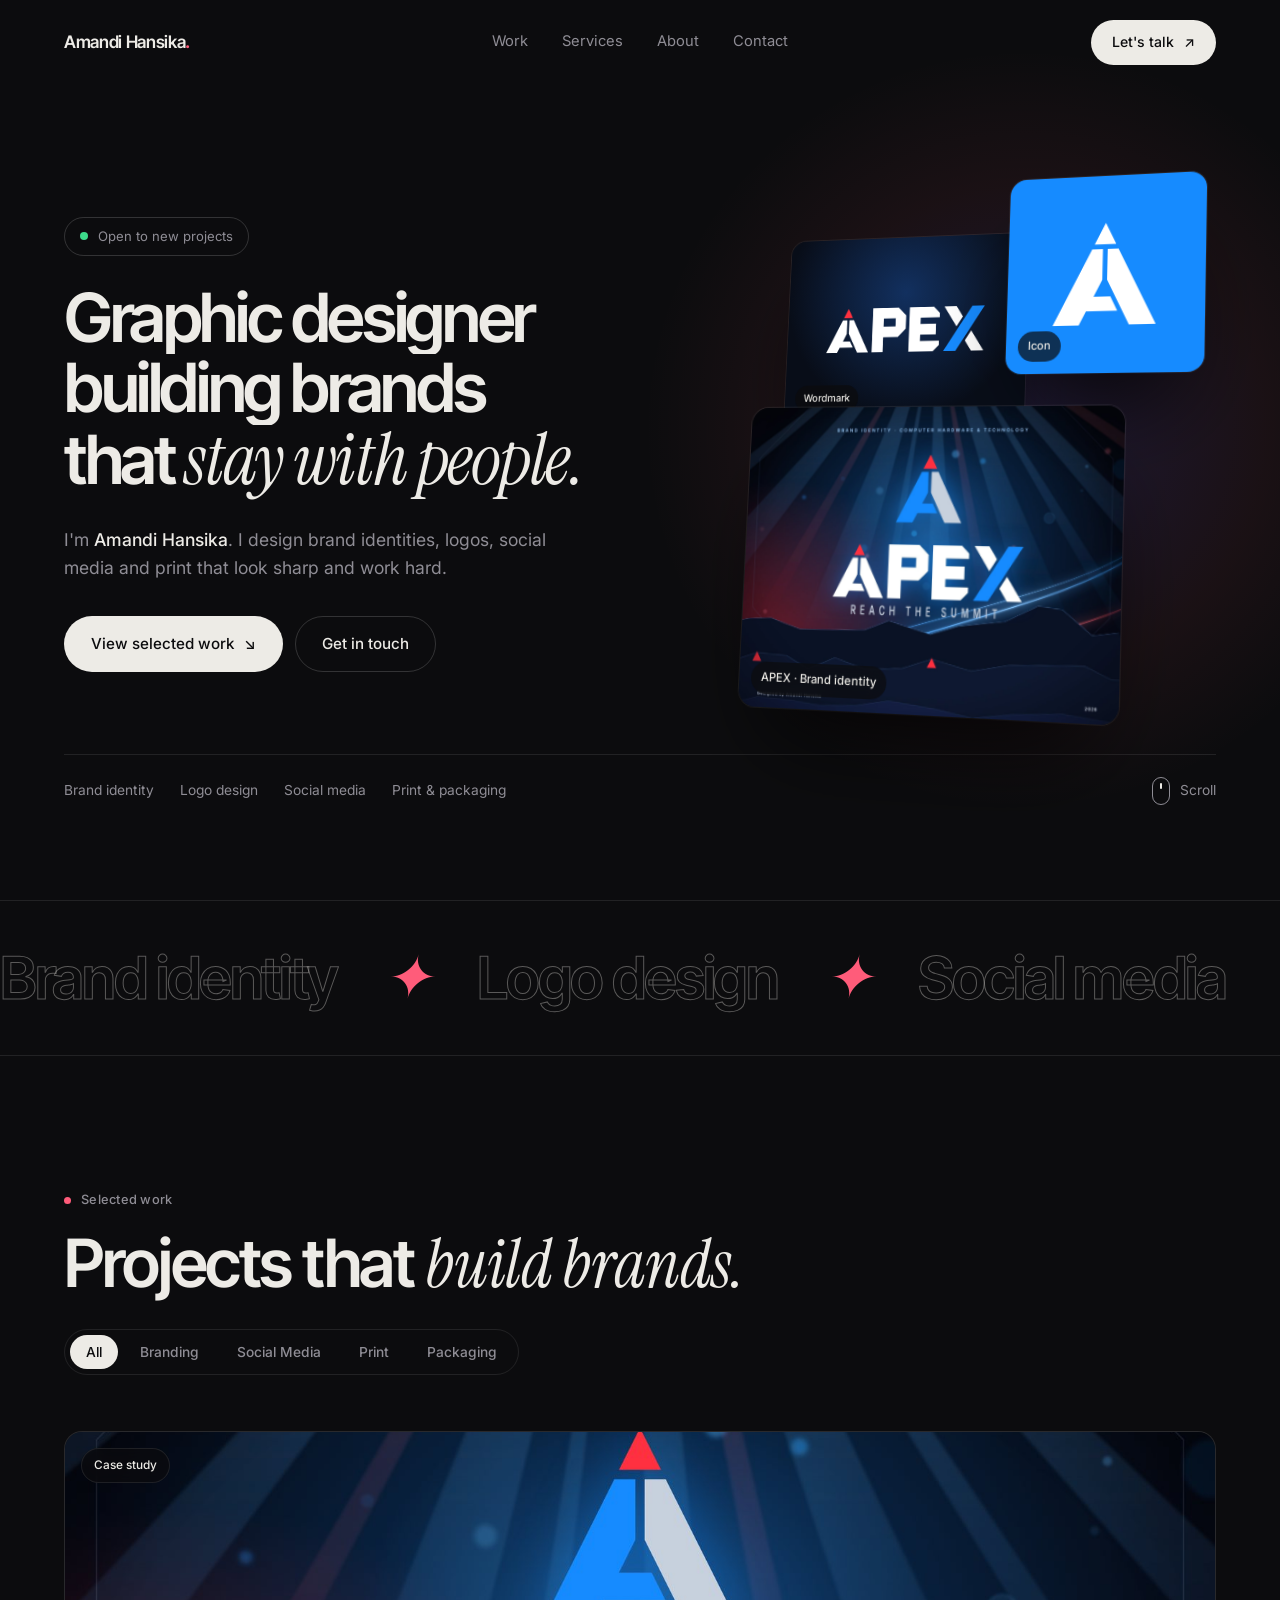
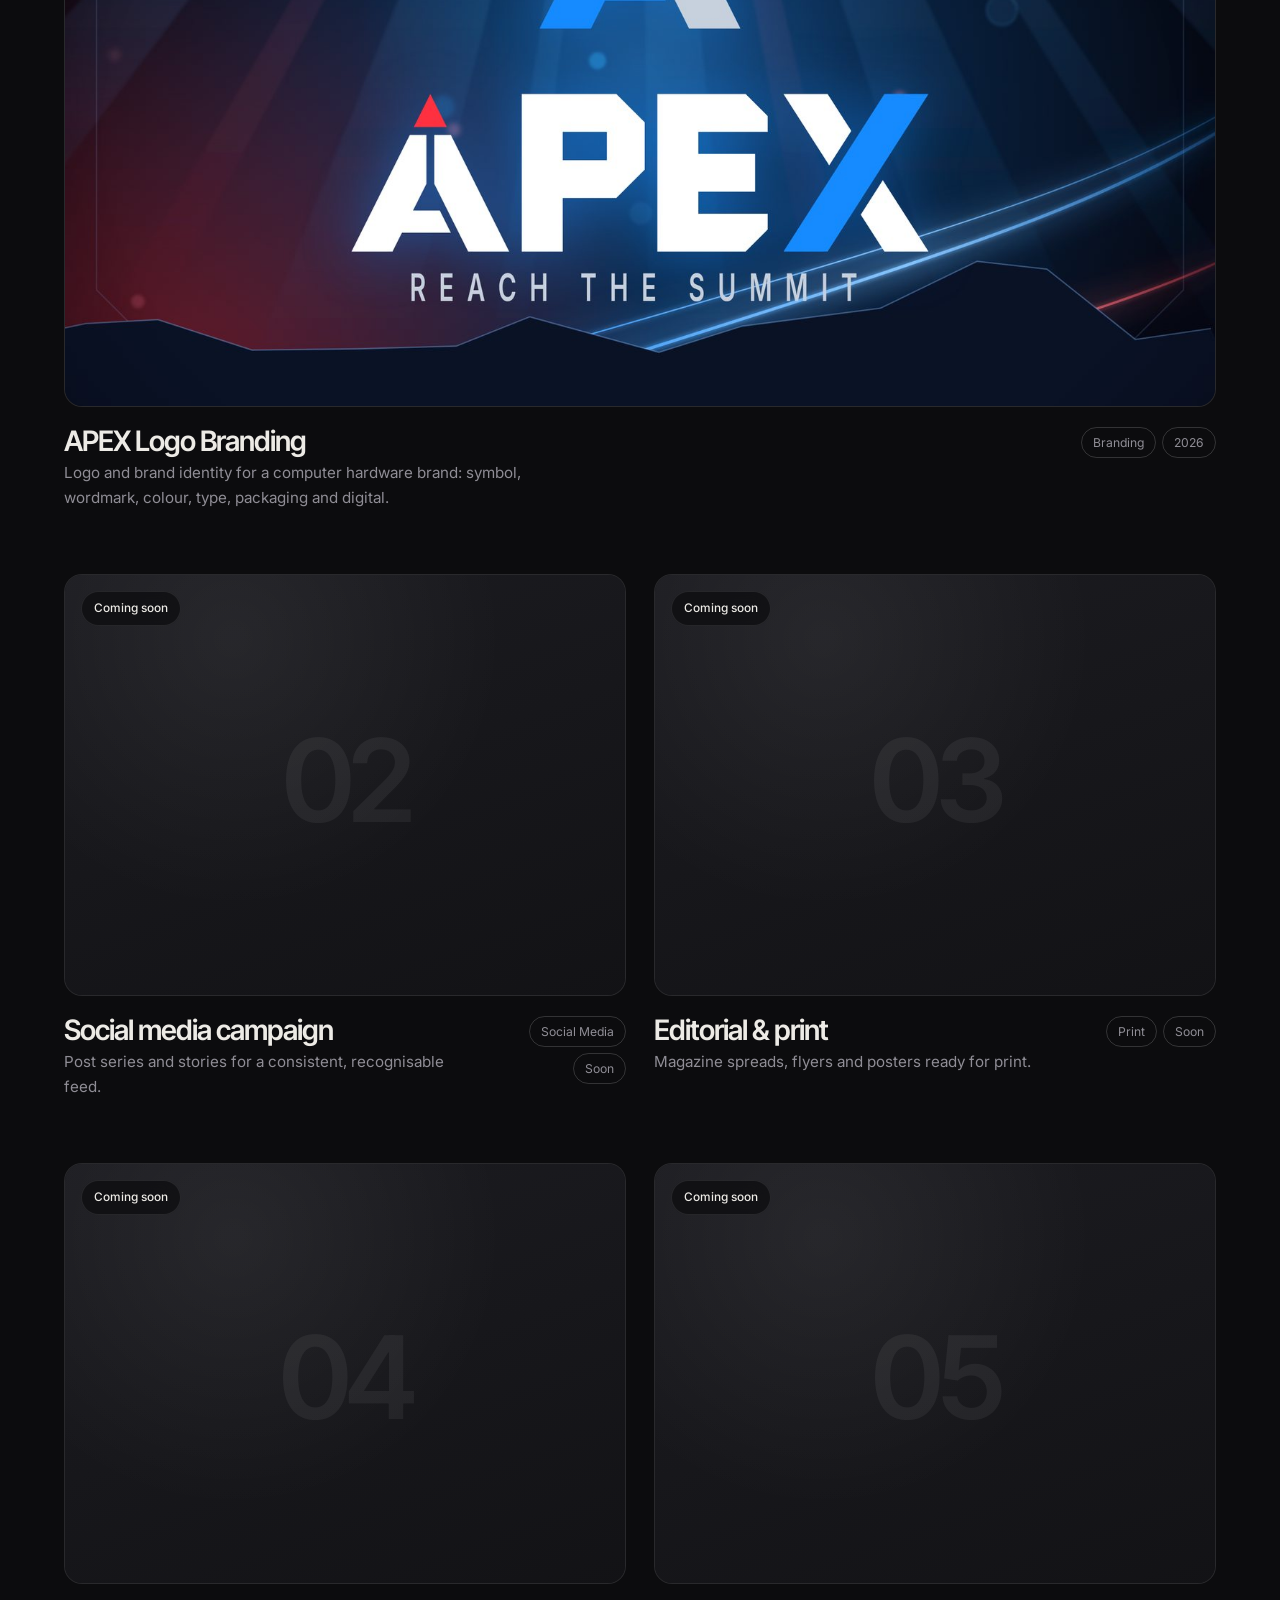
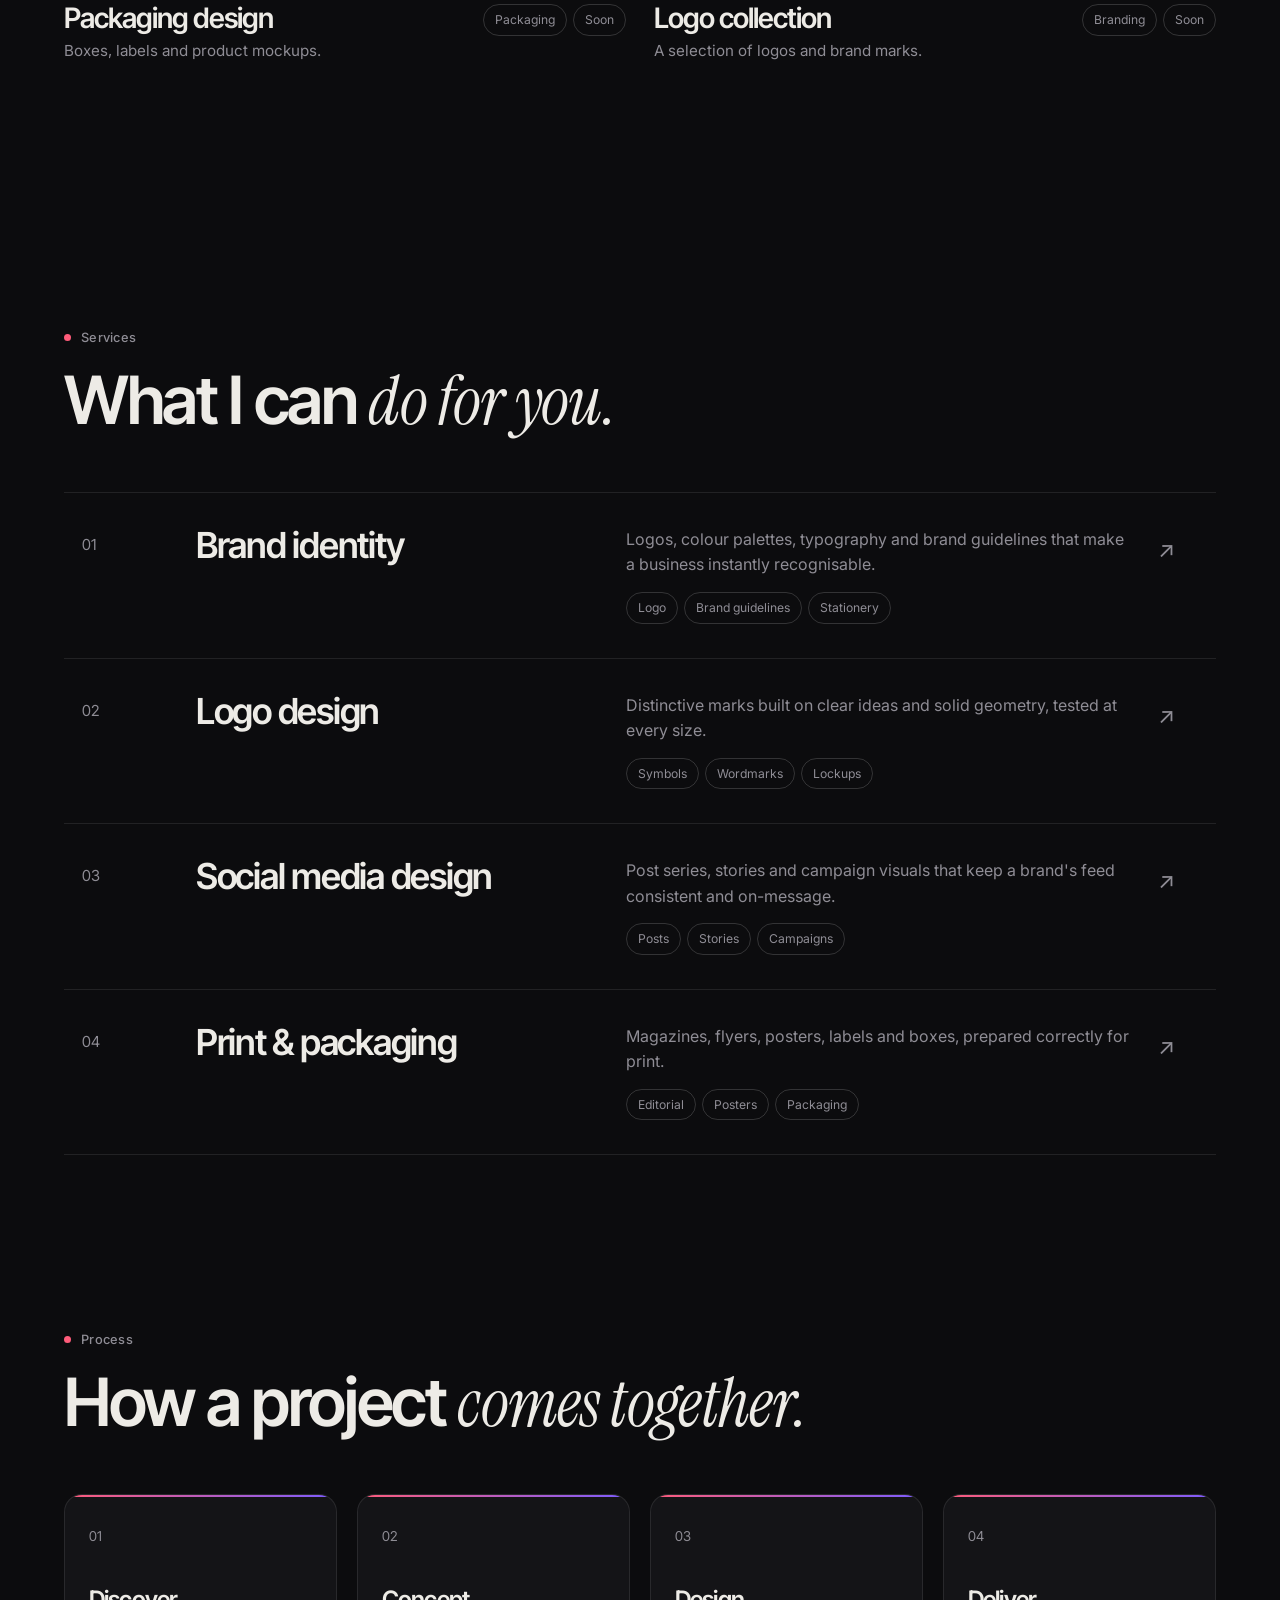
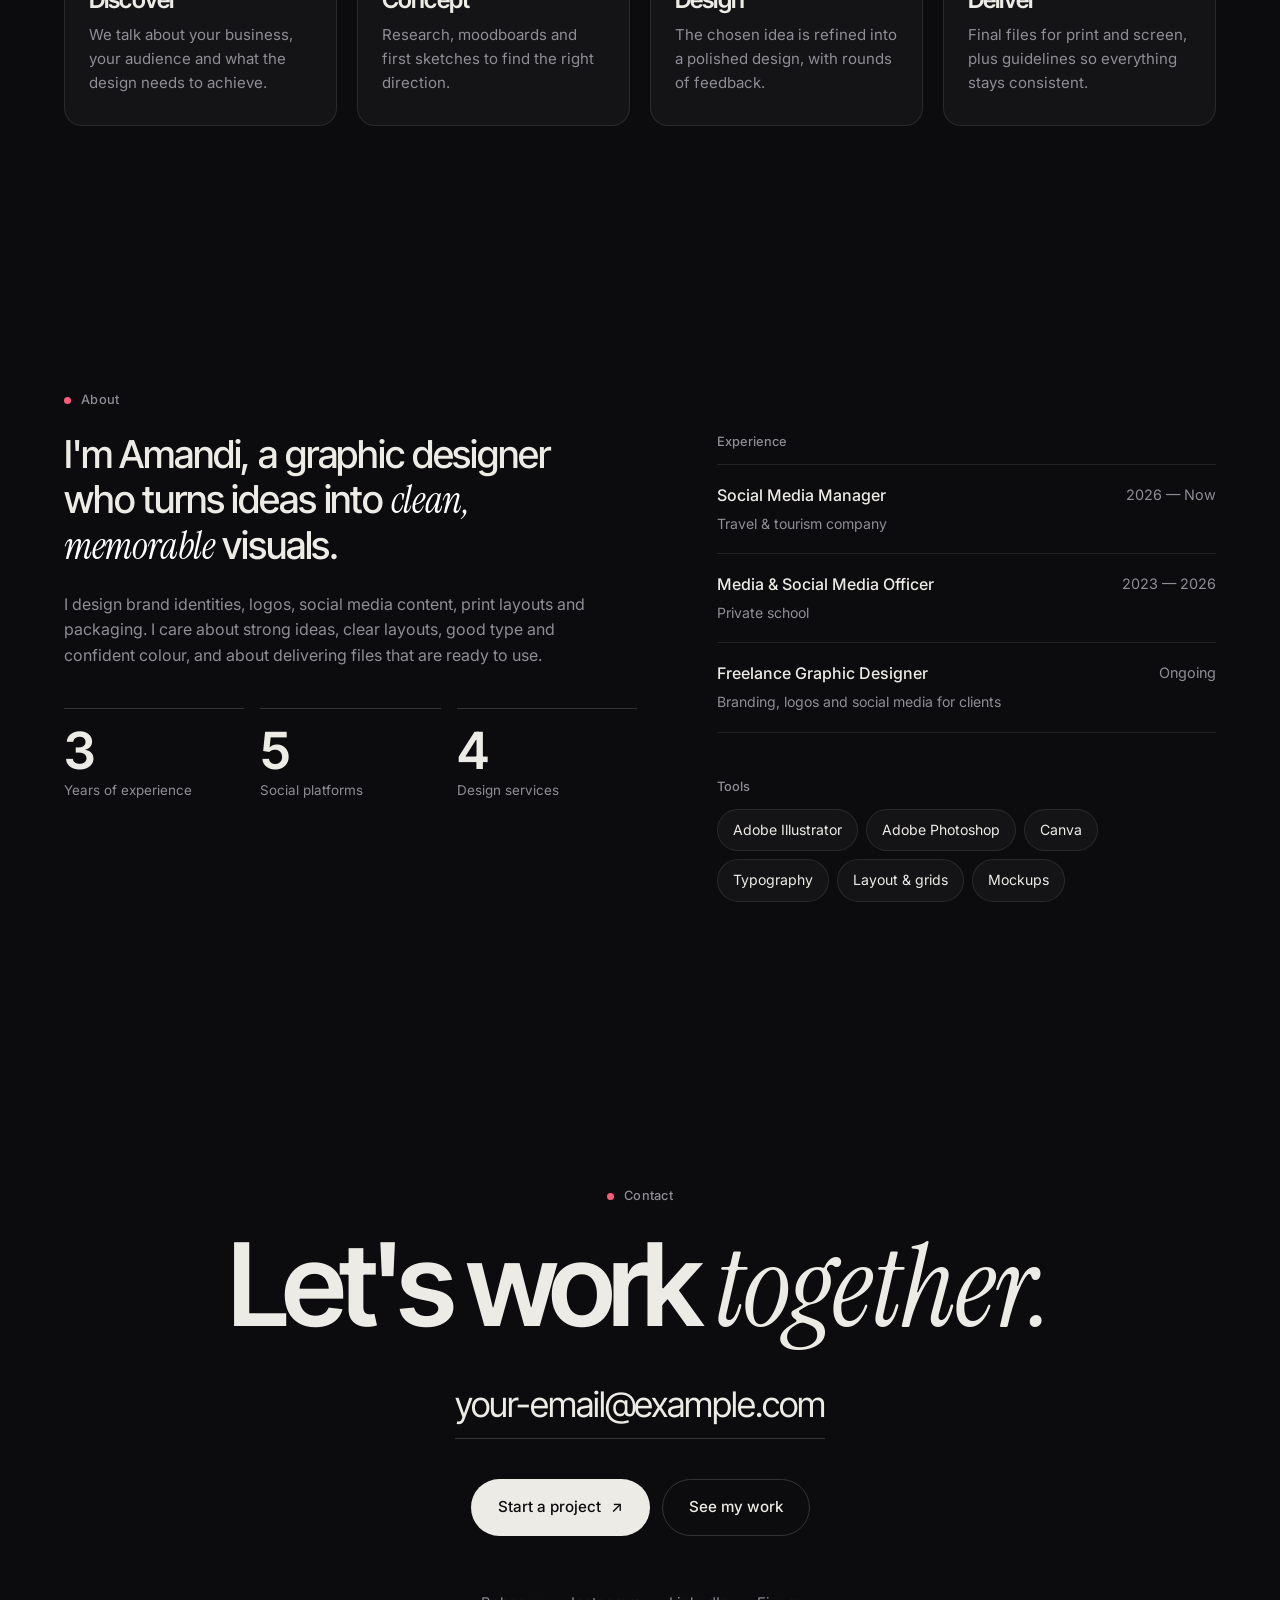
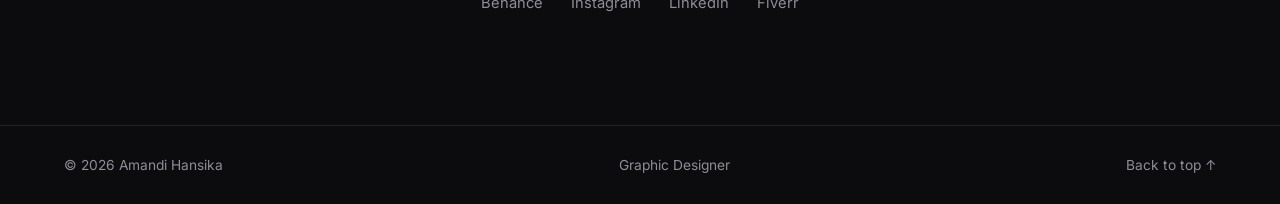
==== commit bfc2b9a0: "Redesign as a modern professional graphic designer portfolio - Editorial dark layout: Inter Tight + " ====
--- a/index.html
+++ b/index.html
@@ -4,460 +4,439 @@
 <meta charset="utf-8">
 <meta name="viewport" content="width=device-width, initial-scale=1">
 <title>Amandi Hansika — Graphic Designer</title>
-<meta name="description" content="Portfolio of Amandi Hansika, graphic designer: brand identity, logo design, social media design, print and packaging.">
-<meta name="theme-color" content="#16103A">
+<meta name="description" content="Amandi Hansika is a graphic designer creating brand identities, logos, social media design, print and packaging.">
+<meta name="theme-color" content="#0C0C0E">
 <link rel="preconnect" href="https://fonts.googleapis.com">
 <link rel="preconnect" href="https://fonts.gstatic.com" crossorigin>
-<link href="https://fonts.googleapis.com/css2?family=Syne:wght@600;700;800&family=Inter:wght@300;400;500;600&family=Instrument+Serif:ital@1&display=swap" rel="stylesheet">
+<link href="https://fonts.googleapis.com/css2?family=Inter+Tight:wght@400;500;600;700&family=Inter:wght@400;500;600&family=Instrument+Serif:ital@1&display=swap" rel="stylesheet">
 <style>
-@property --a{syntax:'<angle>';inherits:false;initial-value:0deg}
 :root{
-  --bg:#0E0E12; --deep1:#16103A; --deep2:#100B2A; --deep3:#0A0818;
-  --line:rgba(255,255,255,.12); --glass:rgba(255,255,255,.06);
-  --text:#F4F4F6; --muted:#A9A3C4;
-  --violet:#7C5CFF; --coral:#FF5C7A; --amber:#FFB84C; --mint:#3DDBB4; --sky:#78C8FF; --pink:#FF8CDC;
-  --display:'Syne','Trebuchet MS',system-ui,sans-serif;
-  --body:'Inter',system-ui,-apple-system,'Segoe UI',sans-serif;
-  --serif:'Instrument Serif',Georgia,serif;
+  --bg:#0C0C0E; --surface:#141417; --surface2:#1A1A1E; --line:rgba(255,255,255,.09); --line2:rgba(255,255,255,.16);
+  --text:#EDEBE6; --muted:#8F8D95; --accent:#FF5C7A; --green:#3DDB8B;
+  --head:'Inter Tight',system-ui,sans-serif; --body:'Inter',system-ui,-apple-system,'Segoe UI',sans-serif; --serif:'Instrument Serif',Georgia,serif;
   --ease:cubic-bezier(.2,.8,.2,1);
-  --iri:conic-gradient(from var(--a),#7C5CFF,#FF5C7A,#FFB84C,#78C8FF,#FF8CDC,#7C5CFF);
 }
 *{box-sizing:border-box;margin:0;padding:0}
-html{scroll-behavior:smooth;background:var(--deep3)}
-body{color:var(--text);font-family:var(--body);line-height:1.6;overflow-x:hidden;-webkit-font-smoothing:antialiased;
-  background:linear-gradient(180deg,var(--deep1) 0%,#140E34 25%,var(--deep2) 55%,var(--deep3) 85%,#07060F 100%)}
+html{scroll-behavior:smooth}
+body{background:var(--bg);color:var(--text);font-family:var(--body);line-height:1.6;overflow-x:hidden;-webkit-font-smoothing:antialiased}
 a{color:inherit;text-decoration:none}
 img{max-width:100%;display:block}
-::selection{background:var(--violet);color:#fff}
-.wrap{width:min(1180px,92%);margin-inline:auto}
-section,header,footer,.marquee{position:relative;z-index:1}
-section{padding:120px 0;overflow-x:clip}
-h1,h2,h3{font-family:var(--display);line-height:1.05;letter-spacing:-.02em}
-h2{font-size:clamp(2.3rem,5.6vw,4.3rem);margin-bottom:22px}
-.magic{font-family:var(--serif);font-style:italic;font-weight:400;letter-spacing:0;font-size:1.18em;padding:0 .06em;
-  background:linear-gradient(100deg,#FFE1EC 0%,#FF8FB0 35%,#C7B6FF 70%,#9FD8FF 100%);background-size:200% 100%;
-  -webkit-background-clip:text;background-clip:text;color:transparent;filter:drop-shadow(0 0 18px rgba(255,140,190,.45));animation:sheen 5s ease-in-out infinite alternate}
-@keyframes sheen{to{background-position:100% 0}}
-.eyebrow{font-size:.76rem;letter-spacing:.28em;text-transform:uppercase;color:#FFC2D3;font-weight:600;margin-bottom:18px;display:flex;align-items:center;gap:12px}
-.eyebrow::before{content:"✦";font-size:1rem;color:#fff;text-shadow:0 0 12px var(--pink),0 0 24px var(--violet);animation:twinkle 2.4s ease-in-out infinite}
-@keyframes twinkle{50%{opacity:.35;transform:scale(.7) rotate(45deg)}}
-.lead{color:var(--muted);max-width:620px;font-size:1.05rem}
-
-/* glass + iridescent edge */
-.glass{background:linear-gradient(135deg,rgba(255,255,255,.09),rgba(255,255,255,.025));border:1px solid var(--line);backdrop-filter:blur(14px);-webkit-backdrop-filter:blur(14px)}
-.iri{position:absolute;inset:0;border-radius:inherit;padding:1.5px;background:var(--iri);-webkit-mask:linear-gradient(#000 0 0) content-box,linear-gradient(#000 0 0);-webkit-mask-composite:xor;mask-composite:exclude;opacity:0;transition:opacity .45s;animation:spinA 4s linear infinite;pointer-events:none;z-index:3}
-@keyframes spinA{to{--a:360deg}}
-
-/* loader */
-#loader{position:fixed;inset:0;z-index:100;display:grid;place-items:center;background:radial-gradient(circle at 50% 40%,#3A2690,#16103A 60%);transition:transform .9s cubic-bezier(.77,0,.18,1) .15s}
-#loader.done{transform:translateY(-100%)}
-#loader span{font-family:var(--display);font-weight:800;font-size:clamp(2rem,7vw,4.5rem);display:inline-block;opacity:0;transform:translateY(40px);animation:up .5s forwards;text-shadow:0 0 30px rgba(190,160,255,.7)}
-@keyframes up{to{opacity:1;transform:none}}
-
-/* cursor: a glowing orb */
-.cursor,.cursor-dot{position:fixed;top:0;left:0;pointer-events:none;z-index:96;border-radius:50%;transform:translate(-50%,-50%)}
-.cursor{width:40px;height:40px;border:1.5px solid rgba(255,255,255,.6);box-shadow:0 0 18px rgba(190,160,255,.6),inset 0 0 12px rgba(190,160,255,.35);transition:width .3s var(--ease),height .3s var(--ease),background .3s,border-color .3s}
-.cursor.big{width:78px;height:78px;background:radial-gradient(circle at 35% 30%,rgba(255,255,255,.35),rgba(124,92,255,.15) 60%,transparent);border-color:#fff}
-.cursor-dot{width:6px;height:6px;background:#fff;box-shadow:0 0 10px #fff,0 0 20px var(--pink)}
-@media (hover:none){.cursor,.cursor-dot{display:none}}
+::selection{background:var(--accent);color:#fff}
+.wrap{width:min(1240px,90%);margin-inline:auto}
+section{padding:130px 0;position:relative}
+h1,h2,h3{font-family:var(--head);letter-spacing:-.035em;line-height:1.02;font-weight:600}
+em{font-family:var(--serif);font-style:italic;font-weight:400;letter-spacing:-.01em}
+.label{display:inline-flex;align-items:center;gap:10px;font-size:.8rem;font-weight:500;color:var(--muted);letter-spacing:.02em}
+.label::before{content:"";width:7px;height:7px;border-radius:50%;background:var(--accent)}
+h2{font-size:clamp(2.4rem,5.2vw,4.6rem);margin-top:18px}
+.muted{color:var(--muted)}
+
+/* buttons + links */
+.btn{display:inline-flex;align-items:center;gap:10px;padding:15px 26px;border-radius:999px;font-weight:500;font-size:.95rem;transition:transform .3s var(--ease),background .3s,color .3s,border-color .3s;border:1px solid transparent}
+.btn.fill{background:var(--text);color:#0C0C0E}
+.btn.fill:hover{background:#fff;transform:translateY(-2px)}
+.btn.line{border-color:var(--line2)}
+.btn.line:hover{border-color:var(--text);transform:translateY(-2px)}
+.btn .ar{transition:transform .3s var(--ease)}
+.btn:hover .ar{transform:translate(3px,-3px)}
+.ul{background:linear-gradient(currentColor,currentColor) 0 100%/0 1px no-repeat;transition:background-size .4s var(--ease)}
+.ul:hover{background-size:100% 1px}
 
 /* nav */
-nav{position:fixed;top:0;left:0;right:0;z-index:50;padding:16px 0;transition:background .3s,backdrop-filter .3s,border-color .3s;border-bottom:1px solid transparent}
-nav.scrolled{background:rgba(22,16,58,.55);backdrop-filter:blur(16px);-webkit-backdrop-filter:blur(16px);border-color:var(--line)}
-nav .wrap{display:flex;justify-content:space-between;align-items:center;gap:20px}
-.logo{font-family:var(--display);font-weight:800;font-size:1.3rem;text-shadow:0 0 18px rgba(190,160,255,.5)}
-.logo b{color:var(--coral)}
-.links{display:flex;gap:30px;font-size:.92rem;color:rgba(244,244,246,.82);padding:11px 26px;border-radius:14px;background:rgba(255,255,255,.08);border:1px solid rgba(255,255,255,.14);backdrop-filter:blur(12px);-webkit-backdrop-filter:blur(12px)}
-.links a{position:relative;transition:color .25s,text-shadow .25s}
-.links a:hover{color:#fff;text-shadow:0 0 12px rgba(255,255,255,.8)}
-.links a::after{content:"";position:absolute;left:0;bottom:-4px;height:2px;width:0;background:linear-gradient(90deg,var(--violet),var(--coral));transition:width .3s}
-.links a:hover::after{width:100%}
-#burger{display:none;background:none;border:0;color:var(--text);font-size:1.6rem;cursor:pointer}
-
-/* buttons */
-.gbtn,.wbtn{display:inline-flex;align-items:center;gap:8px;padding:15px 28px;border-radius:999px;font-weight:500;transition:transform .3s var(--ease),background .3s,box-shadow .3s;cursor:pointer;font-family:inherit;font-size:.98rem}
-.gbtn{border:1.5px solid rgba(255,255,255,.75);background:rgba(255,255,255,.08);color:#fff;backdrop-filter:blur(10px);-webkit-backdrop-filter:blur(10px)}
-.gbtn:hover{transform:translateY(-3px);background:rgba(255,255,255,.16);box-shadow:0 0 30px rgba(190,160,255,.55)}
-.wbtn{background:#fff;color:#1A1033;font-weight:600;border:0;box-shadow:0 10px 40px -8px rgba(255,255,255,.55)}
-.wbtn:hover{transform:translateY(-3px);box-shadow:0 14px 50px -6px rgba(255,180,220,.85)}
-nav .gbtn{padding:11px 22px;border-width:1px;border-color:rgba(255,255,255,.35)}
-
-/* ===== hero ===== */
-.hero{height:100vh;height:100svh;min-height:580px;display:grid;place-items:center;overflow:hidden;background:#1A1046}
-.hero.no-gl{background:radial-gradient(ellipse at 50% 0%,#6B4FD8 0%,transparent 60%),radial-gradient(circle at 0% 70%,rgba(255,92,122,.45),transparent 40%),radial-gradient(circle at 100% 75%,rgba(240,80,200,.4),transparent 40%),linear-gradient(#2A1870,var(--deep1))}
-#sea,#life{position:absolute;inset:0;width:100%;height:100%;display:block}
-#sea{z-index:0}#life{z-index:1}
-.hero-in{position:relative;z-index:2;text-align:center;padding:60px 5% 0;transform:translate3d(calc(var(--px,0)*-12px),calc(var(--py,0)*-8px),0)}
-.pill-tag{display:inline-flex;align-items:center;gap:10px;padding:9px 18px;border-radius:999px;background:rgba(255,255,255,.1);border:1px solid rgba(255,255,255,.25);backdrop-filter:blur(10px);-webkit-backdrop-filter:blur(10px);font-size:.74rem;font-weight:500;letter-spacing:.16em;text-transform:uppercase}
-.pill-tag i{width:7px;height:7px;border-radius:50%;background:var(--coral);box-shadow:0 0 12px var(--coral)}
-.name{font-family:var(--display);font-weight:800;font-size:clamp(3.2rem,10.4vw,9rem);line-height:.95;letter-spacing:-.035em;margin:24px 0 18px;perspective:900px;text-shadow:0 0 34px rgba(190,160,255,.6),0 0 90px rgba(255,92,122,.3)}
-.name .w{display:inline-block;white-space:nowrap}
-.ch{display:inline-block;opacity:0;transform:translateY(.45em) rotateX(-85deg);transform-origin:50% 100%;filter:blur(10px);transition:transform 1s var(--ease),opacity .8s ease,filter 1s ease;transition-delay:calc(var(--i)*65ms + .1s)}
-body.ready .ch{opacity:1;transform:none;filter:blur(0)}
-.tagline{font-size:clamp(1.15rem,2.6vw,2.1rem);font-weight:300;letter-spacing:-.01em;color:rgba(244,244,246,.95)}
-.hero .cta{display:flex;gap:14px;justify-content:center;flex-wrap:wrap;margin-top:34px}
-.pill-tag,.tagline,.hero .cta{opacity:0;transform:translateY(18px);transition:opacity .9s ease,transform .9s var(--ease)}
-body.ready .pill-tag{opacity:1;transform:none;transition-delay:.05s}
-body.ready .tagline{opacity:1;transform:none;transition-delay:1s}
-body.ready .hero .cta{opacity:1;transform:none;transition-delay:1.2s}
-.hint{position:absolute;z-index:2;bottom:28px;left:50%;transform:translateX(-50%);font-size:.7rem;letter-spacing:.3em;color:rgba(244,244,246,.7);text-transform:uppercase;display:flex;flex-direction:column;align-items:center;gap:10px}
-.hint::after{content:"";width:1px;height:42px;background:linear-gradient(#fff,transparent);animation:drop 1.8s ease-in-out infinite}
-@keyframes drop{0%{transform:scaleY(0);transform-origin:top}50%{transform:scaleY(1);transform-origin:top}51%{transform-origin:bottom}100%{transform:scaleY(0);transform-origin:bottom}}
-
-/* marquee: a glowing current */
-.marquee{border-block:1px solid var(--line);padding:24px 0;overflow:hidden;background:linear-gradient(90deg,rgba(124,92,255,.12),rgba(255,92,122,.1),rgba(120,200,255,.1));backdrop-filter:blur(8px)}
-.track{display:flex;gap:48px;width:max-content;animation:scroll 32s linear infinite;font-family:var(--display);font-weight:700;font-size:clamp(1.3rem,3vw,2.2rem);white-space:nowrap;text-shadow:0 0 20px rgba(190,160,255,.55)}
-.track span:nth-child(even){color:transparent;-webkit-text-stroke:1px rgba(255,255,255,.55);text-shadow:none}
-.track em{font-style:normal;color:#fff;text-shadow:0 0 12px var(--pink),0 0 24px var(--violet)}
-@keyframes scroll{to{transform:translateX(-50%)}}
-
-/* reveal: rise out of the blur */
-.rv{opacity:0;transform:translateY(46px);filter:blur(8px);transition:opacity 1s ease,transform 1s var(--ease),filter 1s ease}
-.rv.in{opacity:1;transform:none;filter:blur(0)}
-
-/* glow pools behind sections */
-.pool{position:absolute;border-radius:50%;filter:blur(110px);pointer-events:none;z-index:-1;opacity:.45;animation:float 16s ease-in-out infinite alternate}
-@keyframes float{to{transform:translate(50px,-40px) scale(1.15)}}
+nav{position:fixed;top:0;left:0;right:0;z-index:50;padding:20px 0;transition:background .4s,border-color .4s,padding .4s;border-bottom:1px solid transparent}
+nav.scrolled{background:rgba(12,12,14,.78);backdrop-filter:blur(14px);-webkit-backdrop-filter:blur(14px);border-color:var(--line);padding:14px 0}
+nav .wrap{display:flex;align-items:center;justify-content:space-between;gap:24px}
+.logo{font-family:var(--head);font-weight:600;font-size:1.08rem;letter-spacing:-.02em}
+.logo b{color:var(--accent)}
+.links{display:flex;gap:34px;font-size:.92rem;color:var(--muted)}
+.links a{transition:color .25s}
+.links a:hover{color:var(--text)}
+nav .btn{padding:10px 20px;font-size:.88rem}
+#burger{display:none;background:none;border:1px solid var(--line2);color:var(--text);border-radius:99px;padding:8px 16px;font:500 .85rem var(--body)}
+
+/* hero */
+.hero{position:relative;min-height:100vh;min-height:100svh;display:flex;flex-direction:column;justify-content:center;padding:120px 0 32px;overflow:hidden}
+.hero::before{content:"";position:absolute;right:-10%;top:5%;width:60vw;height:60vw;max-width:820px;max-height:820px;border-radius:50%;background:radial-gradient(circle,rgba(124,92,255,.16),rgba(255,92,122,.06) 45%,transparent 70%);pointer-events:none}
+.hero-grid{display:grid;grid-template-columns:1.25fr 1fr;gap:56px;align-items:center;position:relative}
+.avail{display:inline-flex;align-items:center;gap:10px;font-size:.82rem;color:var(--muted);padding:8px 15px;border:1px solid var(--line2);border-radius:99px}
+.avail i{width:8px;height:8px;border-radius:50%;background:var(--green);animation:ping 2.2s ease-out infinite}
+@keyframes ping{0%{box-shadow:0 0 0 0 rgba(61,219,139,.55)}80%,100%{box-shadow:0 0 0 9px rgba(61,219,139,0)}}
+.hero h1{font-size:clamp(2.7rem,5.3vw,5.4rem);line-height:.98;letter-spacing:-.05em;margin:28px 0 26px}
+.hero h1 em{font-size:1.06em;letter-spacing:-.02em}
+.ln{display:block;overflow:hidden;padding-bottom:.06em}
+.ln>span{display:inline-block;transform:translateY(105%);transition:transform 1.1s var(--ease)}
+.ready .ln>span{transform:none}
+.ln:nth-child(2)>span{transition-delay:.08s}.ln:nth-child(3)>span{transition-delay:.16s}
+.hero .sub{font-size:1.1rem;color:var(--muted);max-width:500px}
+.hero .sub b{color:var(--text);font-weight:500}
+.hero .cta{display:flex;gap:12px;flex-wrap:wrap;margin-top:34px}
+.fadein{opacity:0;transform:translateY(16px);transition:opacity .9s ease,transform .9s var(--ease)}
+.ready .fadein{opacity:1;transform:none}
+.ready .d1{transition-delay:.35s}.ready .d2{transition-delay:.5s}.ready .d3{transition-delay:.65s}
+
+.stack{position:relative;height:min(540px,58vh);min-height:380px;perspective:1500px}
+.rig{position:absolute;inset:0;transform-style:preserve-3d;transform:rotateY(var(--ry,-16deg)) rotateX(var(--rx,7deg));transition:transform .5s ease-out}
+.tile{position:absolute;transform-style:preserve-3d}
+.tile .tin{position:relative;width:100%;height:100%;border-radius:16px;overflow:hidden;box-shadow:0 50px 90px -30px rgba(0,0,0,.85),0 0 0 1px rgba(255,255,255,.08);animation:hover 7s ease-in-out infinite;animation-delay:var(--d,0s)}
+@keyframes hover{50%{transform:translateY(-12px)}}
+.tile img{width:100%;height:100%;object-fit:cover}
+.tile .cap{position:absolute;left:12px;bottom:12px;font-size:.7rem;font-weight:500;padding:6px 10px;border-radius:99px;background:rgba(12,12,14,.7);backdrop-filter:blur(8px);color:var(--text)}
+.tile{opacity:0;transform:translate3d(0,70px,calc(var(--z) - 120px));transition:transform 1.4s var(--ease),opacity 1s ease;transition-delay:var(--in,0s)}
+.ready .tile{opacity:1;transform:translate3d(0,0,var(--z))}
+.t1{left:0;top:4%;width:56%;aspect-ratio:4/3;--z:-90px;--d:-1s;--in:.35s}
+.t2{right:2%;top:0;width:40%;aspect-ratio:1;--z:30px;--d:-3s;--in:.5s}
+.t3{left:12%;bottom:0;width:74%;aspect-ratio:1.28;--z:120px;--d:-5s;--in:.65s}
+
+.hero-foot{display:flex;justify-content:space-between;align-items:center;gap:20px;margin-top:48px;padding-top:22px;border-top:1px solid var(--line);font-size:.86rem;color:var(--muted)}
+.hero-foot .disc{display:flex;gap:26px;flex-wrap:wrap}
+.scroll{display:inline-flex;align-items:center;gap:10px}
+.scroll i{width:18px;height:28px;border:1.5px solid var(--muted);border-radius:10px;position:relative}
+.scroll i::after{content:"";position:absolute;left:50%;top:5px;width:2px;height:6px;margin-left:-1px;border-radius:2px;background:var(--text);animation:wheel 1.8s ease-in-out infinite}
+@keyframes wheel{0%{opacity:0;transform:translateY(0)}30%{opacity:1}100%{opacity:0;transform:translateY(9px)}}
+
+/* marquee */
+.marquee{overflow:hidden;border-block:1px solid var(--line);padding:30px 0}
+.track{display:flex;width:max-content;gap:46px;animation:mq 40s linear infinite;font-family:var(--head);font-weight:600;font-size:clamp(2rem,4.6vw,4rem);letter-spacing:-.04em;white-space:nowrap}
+.track span{color:transparent;-webkit-text-stroke:1px rgba(237,235,230,.35);transition:color .3s}
+.track span:hover{color:var(--text)}
+.track em{color:var(--accent);-webkit-text-stroke:0}
+@keyframes mq{to{transform:translateX(-50%)}}
+
+/* reveal */
+.rv{opacity:0;transform:translateY(36px);transition:opacity 1s ease,transform 1s var(--ease)}
+.rv.in{opacity:1;transform:none}
 
 /* work */
-.filters{display:flex;gap:10px;flex-wrap:wrap;margin:34px 0 40px}
-.filters button{padding:10px 20px;border-radius:999px;border:1px solid rgba(255,255,255,.2);background:rgba(255,255,255,.06);backdrop-filter:blur(8px);color:rgba(244,244,246,.8);font:500 .9rem var(--body);cursor:pointer;transition:all .25s}
-.filters button:hover{color:#fff;border-color:rgba(255,255,255,.5);box-shadow:0 0 20px rgba(190,160,255,.35)}
-.filters button.on{background:#fff;color:#1A1033;border-color:#fff;box-shadow:0 8px 30px -8px rgba(255,255,255,.6)}
-.gallery{display:grid;grid-template-columns:repeat(3,1fr);gap:22px}
-.card{position:relative;border-radius:22px;overflow:hidden;background:rgba(255,255,255,.05);aspect-ratio:4/5;cursor:pointer;transition:transform .35s ease,opacity .4s,box-shadow .4s,filter 1s;border:1px solid var(--line)}
-.card.wide{grid-column:span 2;aspect-ratio:auto}
-.card:hover{box-shadow:0 30px 70px -25px rgba(124,92,255,.75),0 0 40px -10px rgba(255,140,220,.4)}
-.card:hover .iri{opacity:1}
-.card.hide{display:none}
-.card .art{position:absolute;inset:0;background-size:cover;background-position:center;transition:transform .8s var(--ease)}
-.card:hover .art{transform:scale(1.08)}
-.card::before{content:"";position:absolute;inset:0;z-index:2;pointer-events:none;background:linear-gradient(115deg,transparent 35%,rgba(255,255,255,.32) 48%,transparent 60%);transform:translateX(-130%);transition:transform 1s var(--ease)}
-.card:hover::before{transform:translateX(130%)}
-.card::after{content:"";position:absolute;inset:0;pointer-events:none;background:radial-gradient(circle at var(--gx,50%) var(--gy,0%),rgba(255,255,255,.25),transparent 45%);opacity:0;transition:opacity .35s;mix-blend-mode:overlay;z-index:2}
-.card:hover::after{opacity:1}
-.card .ph{position:absolute;inset:0;display:grid;place-items:center;font-family:var(--display);font-weight:800;font-size:5rem;color:rgba(255,255,255,.2)}
-.card .info{position:absolute;inset:auto 0 0 0;z-index:2;padding:26px;background:linear-gradient(transparent,rgba(16,11,42,.92));transform:translateY(18px);opacity:0;transition:all .4s}
-.card:hover .info,.card:focus-visible .info{transform:none;opacity:1}
-@media (hover:none){.card .info{transform:none;opacity:1}}
-.card .tag{font-size:.7rem;letter-spacing:.2em;text-transform:uppercase;color:#FFC2D3}
-.card h3{font-size:1.35rem;margin-top:6px}
-
-/* lightbox */
-#lb{position:fixed;inset:0;background:rgba(16,11,42,.92);backdrop-filter:blur(14px);z-index:80;display:none;place-items:center;padding:5vw}
-#lb.open{display:grid;animation:fade .3s}
-@keyframes fade{from{opacity:0}}
-#lb .box{max-width:1000px;width:100%;max-height:90vh;overflow:auto;text-align:center}
-#lb img,#lb .big{max-height:68vh;margin:0 auto 22px;border-radius:16px}
-#lb .big{height:56vh;display:grid;place-items:center;font:800 6rem var(--display);color:rgba(255,255,255,.2)}
-#lb p{color:var(--muted);max-width:620px;margin:8px auto 0}
-#lb .x{position:fixed;top:22px;right:28px;font-size:2rem;background:none;border:0;color:#fff;cursor:pointer}
+.head{display:flex;justify-content:space-between;align-items:flex-end;gap:30px;margin-bottom:56px;flex-wrap:wrap}
+.tabs{display:flex;gap:6px;flex-wrap:wrap;padding:5px;border:1px solid var(--line);border-radius:99px}
+.tabs button{background:none;border:0;color:var(--muted);font:500 .86rem var(--body);padding:9px 16px;border-radius:99px;transition:color .25s,background .25s}
+.tabs button:hover{color:var(--text)}
+.tabs button.on{background:var(--text);color:#0C0C0E}
+.projects{display:grid;grid-template-columns:1fr 1fr;gap:64px 28px}
+.proj{display:block}
+.proj.feat{grid-column:1/-1}
+.proj.hide{display:none}
+.proj .media{position:relative;border-radius:18px;overflow:hidden;aspect-ratio:4/3;background:var(--surface);border:1px solid var(--line)}
+.proj.feat .media{aspect-ratio:16/8}
+.proj .media img,.proj .media .ph{position:absolute;left:0;top:-6%;width:100%;height:112%;object-fit:cover;transform:translateY(var(--py,0px)) scale(1);transition:transform 1.1s var(--ease)}
+.proj:hover .media img,.proj:hover .media .ph{transform:translateY(var(--py,0px)) scale(1.045)}
+.proj .ph{display:grid;place-items:center;background:radial-gradient(circle at 30% 20%,rgba(255,255,255,.06),transparent 50%),linear-gradient(160deg,#1C1C21,#121215)}
+.proj .ph b{font-family:var(--head);font-weight:600;font-size:clamp(4rem,9vw,8rem);letter-spacing:-.06em;color:rgba(255,255,255,.06)}
+.proj .badge{position:absolute;left:16px;top:16px;z-index:2;font-size:.74rem;font-weight:500;padding:7px 12px;border-radius:99px;background:rgba(12,12,14,.72);backdrop-filter:blur(8px);border:1px solid var(--line)}
+.proj .meta{display:flex;justify-content:space-between;gap:20px;margin-top:20px;align-items:flex-start}
+.proj h3{font-size:clamp(1.3rem,2.2vw,1.8rem);display:flex;align-items:center;gap:10px}
+.proj h3 .ar{font-family:var(--body);font-size:1rem;opacity:0;transform:translate(-6px,6px);transition:all .4s var(--ease)}
+.proj:hover h3 .ar{opacity:1;transform:none}
+.proj .meta p{color:var(--muted);font-size:.95rem;margin-top:6px;max-width:460px}
+.chips{display:flex;gap:6px;flex-wrap:wrap;justify-content:flex-end}
+.chips span{font-size:.76rem;color:var(--muted);border:1px solid var(--line2);padding:5px 11px;border-radius:99px;white-space:nowrap}
+
+/* services */
+.svcs{border-top:1px solid var(--line);margin-top:56px}
+.svc{display:grid;grid-template-columns:90px 1fr 1.25fr 40px;gap:24px;align-items:start;padding:34px 18px;border-bottom:1px solid var(--line);position:relative;transition:background .4s}
+.svc::before{content:"";position:absolute;left:0;top:-1px;height:1px;width:0;background:var(--accent);transition:width .6s var(--ease)}
+.svc:hover{background:var(--surface)}
+.svc:hover::before{width:100%}
+.svc .no{font-family:var(--head);color:var(--muted);font-size:.95rem;padding-top:6px;transition:color .3s}
+.svc:hover .no{color:var(--accent)}
+.svc h3{font-size:clamp(1.5rem,2.8vw,2.3rem);transition:transform .45s var(--ease)}
+.svc:hover h3{transform:translateX(8px)}
+.svc p{color:var(--muted)}
+.svc .chips{justify-content:flex-start;margin-top:14px}
+.svc .ar{font-size:1.4rem;color:var(--muted);transition:transform .4s var(--ease),color .3s;padding-top:4px}
+.svc:hover .ar{transform:rotate(45deg);color:var(--text)}
+
+/* process */
+.steps{display:grid;grid-template-columns:repeat(4,1fr);gap:20px;margin-top:56px}
+.step{padding:28px 24px 30px;border-radius:18px;background:var(--surface);border:1px solid var(--line);position:relative;overflow:hidden;transition:transform .4s var(--ease),border-color .4s}
+.step:hover{transform:translateY(-6px);border-color:var(--line2)}
+.step::after{content:"";position:absolute;left:0;top:0;height:2px;width:0;background:linear-gradient(90deg,var(--accent),#7C5CFF);transition:width 1.2s var(--ease)}
+.step.in::after{width:100%}
+.step:nth-child(2)::after{transition-delay:.2s}.step:nth-child(3)::after{transition-delay:.4s}.step:nth-child(4)::after{transition-delay:.6s}
+.step .n{font-family:var(--head);font-size:.85rem;color:var(--muted)}
+.step h3{font-size:1.5rem;margin:40px 0 10px}
+.step p{color:var(--muted);font-size:.94rem}
 
 /* about */
-.aboutbox{border-radius:32px;padding:clamp(28px,5vw,64px);position:relative}
-.two{display:grid;grid-template-columns:1.05fr 1fr;gap:70px;align-items:center}
-.about p{color:var(--muted);margin-bottom:16px}
-.stats{display:grid;grid-template-columns:repeat(3,1fr);gap:16px;margin-top:34px}
-.stat{position:relative;padding:22px;border-radius:18px;transition:transform .35s var(--ease),box-shadow .35s}
-.stat:hover{transform:translateY(-6px);box-shadow:0 20px 40px -20px rgba(124,92,255,.8)}
-.stat:hover .iri{opacity:1}
-.stat b{font:800 2.4rem var(--display);display:block;text-shadow:0 0 22px rgba(190,160,255,.7)}
-.stat span{font-size:.82rem;color:var(--muted)}
-.skill{margin-bottom:22px}
-.skill div:first-child{display:flex;justify-content:space-between;font-size:.92rem;margin-bottom:8px}
-.bar{height:6px;border-radius:99px;background:rgba(255,255,255,.1);overflow:hidden}
-.bar i{display:block;height:100%;width:0;border-radius:99px;background:linear-gradient(90deg,var(--violet),var(--coral),var(--pink),var(--violet));background-size:200% 100%;box-shadow:0 0 12px rgba(255,140,220,.7);transition:width 1.4s var(--ease) .2s;animation:sheen 3s linear infinite}
-.in .bar i{width:var(--w)}
-
-/* services */
-.services{display:grid;grid-template-columns:repeat(4,1fr);gap:20px;margin-top:44px}
-.svc{position:relative;padding:30px 26px;border-radius:22px;transition:transform .35s,box-shadow .35s;overflow:hidden}
-.svc::before{content:"";position:absolute;inset:0;background:radial-gradient(circle at var(--mx,50%) var(--my,0%),rgba(190,160,255,.28),transparent 60%);opacity:0;transition:opacity .35s}
-.svc:hover{box-shadow:0 30px 60px -30px rgba(124,92,255,.9)}
-.svc:hover::before,.svc:hover .iri{opacity:1}
-.svc .ico{position:relative;width:58px;height:58px;border-radius:50%;display:grid;place-items:center;font-size:1.35rem;margin-bottom:22px;
-  background:radial-gradient(circle at 32% 28%,rgba(255,255,255,.9),rgba(255,255,255,.15) 22%,transparent 23%),radial-gradient(circle at 50% 50%,var(--c1,#7C5CFF),var(--c2,#FF5C7A));
-  box-shadow:0 0 28px -4px var(--c1,#7C5CFF),inset 0 -6px 14px rgba(0,0,0,.25);transition:transform .5s var(--ease);animation:bob 4s ease-in-out infinite}
-@keyframes bob{50%{transform:translateY(-6px)}}
-.svc:hover .ico{transform:scale(1.12) rotate(-8deg)}
-.svc h3{font-size:1.2rem;margin-bottom:10px;position:relative}
-.svc p{font-size:.9rem;color:var(--muted);position:relative}
-
-/* contact: a glowing portal */
-.contact{text-align:center;overflow:hidden;padding:150px 0 170px}
-.portal{position:absolute;left:50%;top:50%;width:min(620px,86vw);aspect-ratio:1;transform:translate(-50%,-50%);border-radius:50%;z-index:-1;pointer-events:none}
-.portal::before{content:"";position:absolute;inset:0;border-radius:50%;background:var(--iri);filter:blur(60px);opacity:.45;animation:spinA 10s linear infinite}
-.portal::after{content:"";position:absolute;inset:14%;border-radius:50%;border:1px solid rgba(255,255,255,.18);box-shadow:0 0 60px rgba(190,160,255,.35),inset 0 0 60px rgba(190,160,255,.25);animation:breathe 5s ease-in-out infinite}
-@keyframes breathe{50%{transform:scale(1.06);opacity:.7}}
-.contact h2{font-size:clamp(2.6rem,8vw,6.4rem)}
-.contact .lead{margin:0 auto 36px}
-.contact .cta{display:flex;gap:14px;justify-content:center;flex-wrap:wrap}
-.socials{display:flex;gap:12px;justify-content:center;flex-wrap:wrap;margin-top:34px}
-.socials a{padding:10px 20px;border:1px solid rgba(255,255,255,.18);background:rgba(255,255,255,.05);backdrop-filter:blur(8px);border-radius:999px;font-size:.88rem;color:rgba(244,244,246,.8);transition:all .25s}
-.socials a:hover{color:#fff;border-color:rgba(255,255,255,.6);transform:translateY(-3px);box-shadow:0 0 22px rgba(255,140,220,.45)}
-
-/* footer: the glowing seabed */
-footer{padding:0;overflow:hidden}
-.seabed{position:relative;height:200px}
-.seabed svg{position:absolute;left:0;bottom:0;width:100%;height:100%}
-.weed{transform-box:fill-box;transform-origin:50% 100%;animation:sway 5s ease-in-out infinite alternate}
-.weed:nth-child(2n){animation-duration:6.5s;animation-delay:-2s}
-.weed:nth-child(3n){animation-duration:4.2s;animation-delay:-1s}
-@keyframes sway{from{transform:skewX(-6deg)}to{transform:skewX(6deg)}}
-.foot{position:absolute;left:0;right:0;bottom:22px;text-align:center;color:rgba(244,244,246,.75);font-size:.84rem;z-index:2}
-.foot b{color:#fff;text-shadow:0 0 12px var(--pink)}
-
-@media (max-width:900px){
-  section{padding:90px 0}
-  .gallery{grid-template-columns:repeat(2,1fr)}
-  .two{grid-template-columns:1fr;gap:44px}
-  .services{grid-template-columns:repeat(2,1fr)}
-  .links{position:fixed;inset:70px 4% auto 4%;background:rgba(22,16,58,.96);flex-direction:column;padding:24px;gap:18px;display:none}
+.about-grid{display:grid;grid-template-columns:1.15fr 1fr;gap:80px;margin-top:20px}
+.about .big{font-family:var(--head);font-size:clamp(1.7rem,3vw,2.6rem);line-height:1.18;letter-spacing:-.03em;font-weight:500;color:var(--text)}
+.about .big em{color:#fff}
+.about .txt p{color:var(--muted);margin-top:22px;max-width:560px}
+.about .txt p.big{color:var(--text);margin-top:0}
+.stats{display:grid;grid-template-columns:repeat(3,1fr);gap:16px;margin-top:40px}
+.stat{border-top:1px solid var(--line2);padding-top:16px}
+.stat b{display:block;font-family:var(--head);font-weight:600;font-size:clamp(2.2rem,4vw,3.2rem);letter-spacing:-.05em;line-height:1}
+.stat span{font-size:.84rem;color:var(--muted)}
+.block+.block{margin-top:44px}
+.block h4{font-size:.8rem;font-weight:500;color:var(--muted);margin-bottom:12px}
+.xp{display:grid;grid-template-columns:1fr auto;gap:4px 20px;padding:18px 0;border-bottom:1px solid var(--line)}
+.xp:first-of-type{border-top:1px solid var(--line)}
+.xp b{font-weight:500}
+.xp span{color:var(--muted);font-size:.9rem}
+.xp small{grid-column:1/-1;color:var(--muted);font-size:.88rem}
+.tools{display:flex;flex-wrap:wrap;gap:8px}
+.tools span{padding:9px 15px;border-radius:99px;background:var(--surface);border:1px solid var(--line);font-size:.88rem;transition:border-color .3s,transform .3s var(--ease)}
+.tools span:hover{border-color:var(--accent);transform:translateY(-2px)}
+
+/* contact */
+.contact{padding:150px 0 110px;text-align:center}
+.contact h2{font-size:clamp(3rem,9vw,8.4rem);letter-spacing:-.06em;line-height:.95;margin:22px 0 34px}
+.mail{display:inline-block;font-family:var(--head);font-size:clamp(1.3rem,3vw,2.2rem);letter-spacing:-.03em;border-bottom:1px solid var(--line2);padding-bottom:6px;transition:border-color .3s,color .3s}
+.mail:hover{border-color:var(--accent);color:#fff}
+.contact .cta{display:flex;gap:12px;justify-content:center;flex-wrap:wrap;margin-top:40px}
+.socials{display:flex;gap:28px;justify-content:center;flex-wrap:wrap;margin-top:56px;color:var(--muted);font-size:.92rem}
+.socials a{transition:color .25s}
+.socials a:hover{color:var(--text)}
+
+footer{border-top:1px solid var(--line);padding:28px 0;color:var(--muted);font-size:.86rem}
+footer .wrap{display:flex;justify-content:space-between;gap:16px;flex-wrap:wrap}
+footer a:hover{color:var(--text)}
+
+@media (max-width:980px){
+  .hero-grid{grid-template-columns:1fr;gap:30px}
+  .stack{height:380px;min-height:0;max-width:560px}
+  .steps{grid-template-columns:1fr 1fr}
+  .about-grid{grid-template-columns:1fr;gap:50px}
+  .svc{grid-template-columns:50px 1fr 30px}
+  .svc>div{grid-column:2/3}
+}
+@media (max-width:760px){
+  section{padding:96px 0}
+  .links{position:fixed;top:68px;left:5%;right:5%;flex-direction:column;gap:18px;padding:24px;border-radius:16px;background:rgba(20,20,23,.97);border:1px solid var(--line);display:none}
   .links.open{display:flex}
   #burger{display:block}
-  nav .gbtn{display:none}
-}
-@media (max-width:560px){
-  .gallery,.services{grid-template-columns:1fr}
-  .card.wide{grid-column:auto;aspect-ratio:4/5}
-  .stats{grid-template-columns:1fr 1fr 1fr;gap:10px}
-  .stat{padding:14px}
-  .stat b{font-size:1.9rem}
-  .seabed{height:150px}
+  nav .btn{display:none}
+  .projects{grid-template-columns:1fr;gap:48px}
+  .proj.feat .media{aspect-ratio:4/3}
+  .proj .meta{flex-direction:column;gap:12px}
+  .chips{justify-content:flex-start}
+  .hero-foot .disc{display:none}
+  .steps{grid-template-columns:1fr}
+  .stack{height:300px}
 }
 @media (prefers-reduced-motion:reduce){
   *,*::before,*::after{animation:none!important;transition:none!important}
-  .rv{opacity:1;transform:none;filter:none}
-  .ch,.pill-tag,.tagline,.hero .cta{opacity:1;transform:none;filter:none}
-  .bar i{width:var(--w)}
-  #loader{display:none}
+  .rv,.fadein,.tile{opacity:1;transform:none}
+  .ln>span{transform:none}
 }
 </style>
 </head>
 <body>
 
-<div id="loader" aria-hidden="true"><div id="loadText"></div></div>
-<div class="cursor" aria-hidden="true"></div><div class="cursor-dot" aria-hidden="true"></div>
-
 <nav id="nav">
   <div class="wrap">
-    <a href="#top" class="logo">amandi<b>.</b></a>
+    <a href="#top" class="logo">Amandi Hansika<b>.</b></a>
     <div class="links" id="links">
-      <a href="#work">Work</a><a href="#about">About</a><a href="#services">Services</a><a href="#contact">Contact</a>
-    </div>
-    <a href="#contact" class="gbtn">Let's talk →</a>
-    <button id="burger" aria-label="Menu">☰</button>
+      <a href="#work">Work</a><a href="#services">Services</a><a href="#about">About</a><a href="#contact">Contact</a>
+    </div>
+    <a href="#contact" class="btn fill">Let's talk <span class="ar">↗</span></a>
+    <button id="burger" aria-label="Menu">Menu</button>
   </div>
 </nav>
 
 <!-- ============ HERO ============ -->
 <header class="hero" id="top">
-  <canvas id="sea" aria-hidden="true"></canvas>
-  <canvas id="life" aria-hidden="true"></canvas>
-  <div class="hero-in">
-    <div class="pill-tag"><i></i>Graphic Designer · Portfolio 2026</div>
-    <h1 class="name" aria-label="Amandi Hansika"><span class="w" data-split>Amandi</span> <span class="w" data-split>Hansika</span></h1>
-    <p class="tagline">Designing brands that feel like <em class="magic">magic.</em></p>
-    <div class="cta">
-      <a href="#work" class="gbtn">View my work</a>
-      <a href="#contact" class="wbtn">Let's talk</a>
-    </div>
-  </div>
-  <div class="hint">Dive in</div>
+  <div class="wrap">
+    <div class="hero-grid">
+      <div>
+        <!-- EDIT: change or remove this availability note -->
+        <div class="avail fadein"><i></i>Open to new projects</div>
+        <h1>
+          <span class="ln"><span>Graphic designer</span></span>
+          <span class="ln"><span>building brands</span></span>
+          <span class="ln"><span>that <em>stay with people.</em></span></span>
+        </h1>
+        <p class="sub fadein d1">I'm <b>Amandi Hansika</b>. I design brand identities, logos, social media and print that look sharp and work hard.</p>
+        <div class="cta fadein d2">
+          <a href="#work" class="btn fill">View selected work <span class="ar">↘</span></a>
+          <a href="#contact" class="btn line">Get in touch</a>
+        </div>
+      </div>
+      <div class="stack" id="stack">
+        <div class="rig" id="rig">
+          <div class="tile t1"><div class="tin" id="tWord"></div></div>
+          <div class="tile t2"><div class="tin" id="tIcon"></div></div>
+          <a class="tile t3" href="apex.html" data-cur="View"><div class="tin"><img src="images/apex/00_cover.jpg" alt="APEX brand identity cover"><span class="cap">APEX · Brand identity</span></div></a>
+        </div>
+      </div>
+    </div>
+    <div class="hero-foot fadein d3">
+      <div class="disc"><span>Brand identity</span><span>Logo design</span><span>Social media</span><span>Print &amp; packaging</span></div>
+      <a href="#work" class="scroll"><i></i>Scroll</a>
+    </div>
+  </div>
 </header>
 
-<div class="marquee" aria-hidden="true">
-  <div class="track" id="track"></div>
-</div>
-
+<div class="marquee" aria-hidden="true"><div class="track" id="track"></div></div>
+
+<!-- ============ WORK ============ -->
 <section id="work">
-  <div class="pool" style="width:520px;height:520px;background:#7C5CFF;top:0;right:-120px"></div>
-  <div class="pool" style="width:420px;height:420px;background:#FF5C7A;bottom:0;left:-140px;animation-delay:-6s"></div>
-  <div class="wrap">
-    <div class="rv">
-      <div class="eyebrow">Selected work</div>
-      <h2>Designs that <em class="magic">speak.</em></h2>
-      <p class="lead">A collection of branding, logo, social media, print and packaging design.</p>
-    </div>
-    <div class="filters rv" id="filters"></div>
-    <div class="gallery" id="gallery"></div>
+  <div class="wrap">
+    <div class="head rv">
+      <div><span class="label">Selected work</span><h2>Projects that <em>build brands.</em></h2></div>
+      <div class="tabs" id="tabs"></div>
+    </div>
+    <div class="projects" id="projects"></div>
   </div>
 </section>
 
-<section class="about" id="about">
-  <div class="pool" style="width:560px;height:560px;background:#78C8FF;top:10%;left:-200px;opacity:.25"></div>
-  <div class="wrap">
-    <div class="aboutbox glass rv">
-      <div class="two">
-        <div>
-          <div class="eyebrow">About me</div>
-          <h2>Graphic <em class="magic">designer.</em></h2>
-          <!-- EDIT: replace with your own bio -->
-          <p>I'm Amandi, a graphic designer. I create brand identities, logos, social media designs, print layouts and packaging that help ideas look as good as they sound.</p>
-          <p>From the first sketch to the final file, I care about clean layouts, good type and confident colour.</p>
-          <div class="stats">
-            <div class="stat glass"><span class="iri"></span><b data-count="3" data-suffix="+">3+</b><span>Years of experience</span></div>
-            <div class="stat glass"><span class="iri"></span><b data-count="5">5</b><span>Social platforms</span></div>
-            <div class="stat glass"><span class="iri"></span><b data-count="4">4</b><span>Design services</span></div>
-          </div>
+<!-- ============ SERVICES ============ -->
+<section id="services">
+  <div class="wrap">
+    <div class="rv"><span class="label">Services</span><h2>What I can <em>do for you.</em></h2></div>
+    <div class="svcs" id="svcs"></div>
+  </div>
+</section>
+
+<!-- ============ PROCESS ============ -->
+<section id="process" style="padding-top:40px">
+  <div class="wrap">
+    <div class="rv"><span class="label">Process</span><h2>How a project <em>comes together.</em></h2></div>
+    <div class="steps">
+      <div class="step rv"><span class="n">01</span><h3>Discover</h3><p>We talk about your business, your audience and what the design needs to achieve.</p></div>
+      <div class="step rv"><span class="n">02</span><h3>Concept</h3><p>Research, moodboards and first sketches to find the right direction.</p></div>
+      <div class="step rv"><span class="n">03</span><h3>Design</h3><p>The chosen idea is refined into a polished design, with rounds of feedback.</p></div>
+      <div class="step rv"><span class="n">04</span><h3>Deliver</h3><p>Final files for print and screen, plus guidelines so everything stays consistent.</p></div>
+    </div>
+  </div>
+</section>
+
+<!-- ============ ABOUT ============ -->
+<section id="about" class="about">
+  <div class="wrap">
+    <span class="label rv">About</span>
+    <div class="about-grid">
+      <div class="txt rv">
+        <!-- EDIT: replace with your own words -->
+        <p class="big">I'm Amandi, a graphic designer who turns ideas into <em>clean, memorable</em> visuals.</p>
+        <p>I design brand identities, logos, social media content, print layouts and packaging. I care about strong ideas, clear layouts, good type and confident colour, and about delivering files that are ready to use.</p>
+        <div class="stats">
+          <div class="stat"><b data-count="3" data-suffix="+">3+</b><span>Years of experience</span></div>
+          <div class="stat"><b data-count="5">5</b><span>Social platforms</span></div>
+          <div class="stat"><b data-count="4">4</b><span>Design services</span></div>
         </div>
-        <div id="skills"></div>
       </div>
+      <div class="rv">
+        <div class="block">
+          <h4>Experience</h4>
+          <!-- EDIT: add company names if you want to show them -->
+          <div class="xp"><b>Social Media Manager</b><span>2026 — Now</span><small>Travel &amp; tourism company</small></div>
+          <div class="xp"><b>Media &amp; Social Media Officer</b><span>2023 — 2026</span><small>Private school</small></div>
+          <div class="xp"><b>Freelance Graphic Designer</b><span>Ongoing</span><small>Branding, logos and social media for clients</small></div>
+        </div>
+        <div class="block">
+          <h4>Tools</h4>
+          <div class="tools"><span>Adobe Illustrator</span><span>Adobe Photoshop</span><span>Canva</span><span>Typography</span><span>Layout &amp; grids</span><span>Mockups</span></div>
+        </div>
+      </div>
     </div>
   </div>
 </section>
 
-<section id="services">
-  <div class="pool" style="width:480px;height:480px;background:#FF8CDC;top:20%;right:-160px;opacity:.3"></div>
-  <div class="wrap">
-    <div class="rv">
-      <div class="eyebrow">What I do</div>
-      <h2>Design <em class="magic">services.</em></h2>
-    </div>
-    <div class="services">
-      <div class="svc glass rv"><span class="iri"></span><div class="ico" style="--c1:#7C5CFF;--c2:#FF5C7A">✦</div><h3>Brand Identity</h3><p>Logos, colour systems and brand guidelines that make a business recognisable.</p></div>
-      <div class="svc glass rv"><span class="iri"></span><div class="ico" style="--c1:#FF5C7A;--c2:#FFB84C;animation-delay:-1s">◎</div><h3>Social Media Design</h3><p>Posts, stories and campaign visuals designed for each platform.</p></div>
-      <div class="svc glass rv"><span class="iri"></span><div class="ico" style="--c1:#78C8FF;--c2:#7C5CFF;animation-delay:-2s">▤</div><h3>Print &amp; Layout</h3><p>Magazines, flyers, posters and reports ready for print and screen.</p></div>
-      <div class="svc glass rv"><span class="iri"></span><div class="ico" style="--c1:#FF8CDC;--c2:#7C5CFF;animation-delay:-3s">⬡</div><h3>Packaging &amp; Mockups</h3><p>Boxes, labels and product mockups that show a brand in the real world.</p></div>
+<!-- ============ CONTACT ============ -->
+<section class="contact" id="contact">
+  <div class="wrap rv">
+    <span class="label">Contact</span>
+    <h2>Let's work <em>together.</em></h2>
+    <!-- EDIT: put your real email address here (three places) -->
+    <a class="mail" href="mailto:your-email@example.com" data-cur="Email">your-email@example.com</a>
+    <div class="cta"><a class="btn fill" href="mailto:your-email@example.com">Start a project <span class="ar">↗</span></a><a class="btn line" href="#work">See my work</a></div>
+    <div class="socials">
+      <!-- EDIT: add your profile links -->
+      <a href="#" class="ul">Behance</a><a href="#" class="ul">Instagram</a><a href="#" class="ul">LinkedIn</a><a href="#" class="ul">Fiverr</a>
     </div>
   </div>
 </section>
 
-<section class="contact" id="contact">
-  <div class="portal"></div>
-  <div class="wrap rv">
-    <div class="eyebrow" style="justify-content:center">Contact</div>
-    <h2>Let's create<br>something <em class="magic">magical.</em></h2>
-    <p class="lead">Have a project in mind? I'd love to hear about it.</p>
-    <!-- EDIT: add your email and social links -->
-    <div class="cta"><a class="wbtn" href="mailto:your-email@example.com">Email me →</a><a class="gbtn" href="#work">See my work</a></div>
-    <div class="socials">
-      <a href="#">Behance</a><a href="#">Instagram</a><a href="#">LinkedIn</a><a href="#">Fiverr</a>
-    </div>
-  </div>
-</section>
-
 <footer>
-  <div class="seabed">
-    <svg viewBox="0 0 1440 200" preserveAspectRatio="none" aria-hidden="true">
-      <defs>
-        <linearGradient id="sb" x1="0" y1="0" x2="0" y2="1"><stop offset="0" stop-color="#2A1A66" stop-opacity="0"/><stop offset="1" stop-color="#1A1046"/></linearGradient>
-        <linearGradient id="w1" x1="0" y1="1" x2="0" y2="0"><stop offset="0" stop-color="#7C5CFF" stop-opacity=".9"/><stop offset="1" stop-color="#FF8CDC" stop-opacity=".1"/></linearGradient>
-        <linearGradient id="w2" x1="0" y1="1" x2="0" y2="0"><stop offset="0" stop-color="#FF5C7A" stop-opacity=".85"/><stop offset="1" stop-color="#FFB84C" stop-opacity=".1"/></linearGradient>
-        <filter id="glw" x="-50%" y="-50%" width="200%" height="200%"><feGaussianBlur stdDeviation="4" result="b"/><feMerge><feMergeNode in="b"/><feMergeNode in="SourceGraphic"/></feMerge></filter>
-      </defs>
-      <g filter="url(#glw)" fill="none" stroke-width="5" stroke-linecap="round">
-        <path class="weed" stroke="url(#w1)" d="M80 200 C70 160 100 140 85 100 C75 70 95 50 88 30"/>
-        <path class="weed" stroke="url(#w2)" d="M120 200 C130 170 110 150 125 120 C135 95 118 80 126 60"/>
-        <path class="weed" stroke="url(#w1)" d="M300 200 C290 170 315 150 305 115"/>
-        <path class="weed" stroke="url(#w2)" d="M560 200 C570 175 548 160 562 135 C572 118 560 105 566 90"/>
-        <path class="weed" stroke="url(#w1)" d="M880 200 C872 168 896 150 884 110 C876 86 892 70 886 52"/>
-        <path class="weed" stroke="url(#w2)" d="M1100 200 C1110 172 1090 152 1104 124"/>
-        <path class="weed" stroke="url(#w1)" d="M1320 200 C1310 165 1340 145 1325 105 C1315 80 1335 60 1328 40"/>
-        <path class="weed" stroke="url(#w2)" d="M1360 200 C1370 175 1352 158 1366 132"/>
-      </g>
-      <path fill="url(#sb)" d="M0 200 L0 150 C120 130 220 165 360 150 C520 132 640 170 800 156 C960 142 1080 172 1220 152 C1320 140 1390 158 1440 150 L1440 200 Z"/>
-    </svg>
-    <div class="foot">© <span id="yr"></span> Amandi Hansika · Designed with a little <b>magic ✦</b></div>
-  </div>
+  <div class="wrap"><span>© <span id="yr"></span> Amandi Hansika</span><span>Graphic Designer</span><a href="#top">Back to top ↑</a></div>
 </footer>
-
-<div id="lb" role="dialog" aria-modal="true">
-  <button class="x" aria-label="Close">×</button>
-  <div class="box"><div id="lbMedia"></div><div class="tag" id="lbTag" style="color:#FFC2D3;font-size:.72rem;letter-spacing:.2em;text-transform:uppercase"></div><h3 id="lbTitle" style="font-size:2rem;margin-top:6px"></h3><p id="lbDesc"></p></div>
-</div>
 
 <script>
 /* ============================================================
    PROJECTS — add a new block per project.
-   image: path inside the repo, e.g. "images/my-design.jpg"
-   (leave image empty to show a coloured placeholder)
+   image: path inside the repo, e.g. "images/my-design.jpg" ("" = coming soon)
    cat: Branding | Social Media | Print | Packaging
-   link: optional case study page, e.g. "apex.html"
+   link: case study page, e.g. "apex.html" ("" if none yet)
    ============================================================ */
-const PROJECTS = [
-  {title:"APEX Logo Branding", cat:"Branding", image:"images/apex/00_cover.jpg", link:"apex.html", desc:"Brand identity for a computer hardware and technology brand.", wide:true},
-  {title:"Project Two",   cat:"Social Media", image:"", desc:"Short description of the project."},
-  {title:"Project Three", cat:"Print",        image:"", desc:"Short description of the project."},
-  {title:"Project Four",  cat:"Packaging",    image:"", desc:"Short description of the project.", wide:true},
-  {title:"Project Five",  cat:"Social Media", image:"", desc:"Short description of the project."},
-  {title:"Project Six",   cat:"Branding",     image:"", desc:"Short description of the project."},
+const PROJECTS=[
+  {title:"APEX Logo Branding",cat:"Branding",year:"2026",image:"images/apex/00_cover.jpg",link:"apex.html",desc:"Logo and brand identity for a computer hardware brand: symbol, wordmark, colour, type, packaging and digital.",feat:true},
+  {title:"Social media campaign",cat:"Social Media",year:"Soon",image:"",link:"",desc:"Post series and stories for a consistent, recognisable feed."},
+  {title:"Editorial & print",cat:"Print",year:"Soon",image:"",link:"",desc:"Magazine spreads, flyers and posters ready for print."},
+  {title:"Packaging design",cat:"Packaging",year:"Soon",image:"",link:"",desc:"Boxes, labels and product mockups."},
+  {title:"Logo collection",cat:"Branding",year:"Soon",image:"",link:"",desc:"A selection of logos and brand marks."},
 ];
-const SKILLS = [["Adobe Illustrator",88],["Adobe Photoshop",92],["Canva",95],["Typography & Layout",90],["Social Media Design",93]];
-const WORDS  = ["Graphic Design","Branding","Logo Design","Social Media","Typography","Print","Packaging"];
+const SERVICES=[
+  ["Brand identity","Logos, colour palettes, typography and brand guidelines that make a business instantly recognisable.",["Logo","Brand guidelines","Stationery"]],
+  ["Logo design","Distinctive marks built on clear ideas and solid geometry, tested at every size.",["Symbols","Wordmarks","Lockups"]],
+  ["Social media design","Post series, stories and campaign visuals that keep a brand's feed consistent and on-message.",["Posts","Stories","Campaigns"]],
+  ["Print & packaging","Magazines, flyers, posters, labels and boxes, prepared correctly for print.",["Editorial","Posters","Packaging"]],
+];
+const WORDS=["Brand identity","Logo design","Social media","Typography","Print","Packaging"];
 
 const $=s=>document.querySelector(s), $$=s=>[...document.querySelectorAll(s)];
 const reduce=matchMedia('(prefers-reduced-motion: reduce)').matches;
 
-/* loader + name revealed letter by letter */
-"AMANDI.".split("").forEach((c,i)=>{const s=document.createElement('span');s.textContent=c;s.style.animationDelay=i*60+'ms';if(c==='.')s.style.color='var(--coral)';$('#loadText').append(s)});
-let li=0;$$('[data-split]').forEach(w=>{w.innerHTML=[...w.textContent].map(ch=>`<span class="ch" style="--i:${li++}" aria-hidden="true">${ch}</span>`).join('')});
-const start=()=>{$('#loader').classList.add('done');document.body.classList.add('ready')};
-setTimeout(start,reduce?0:1000);
+/* APEX artwork for the hero tiles */
+const ICON='M100 14 L118 50 L82 50 Z',LB='M78 58 L96 58 L96 110 L82 138 L110 138 L122 162 L70 162 L58 186 L14 186 Z',LS='M122 58 L104 58 L104 110 L142 186 L186 186 Z';
+const WW='M37 26 L47.5 26 L47.5 57 L39 74 L56 74 L63 88 L32 88 L26 100 L0 100 Z M63 26 L52.5 26 L52.5 57 L74 100 L100 100 Z M108 0 H168 L186 18 V48 L168 66 H134 V100 H108 Z M134 24 H162 V42 H134 Z M194 0 H250 L264 14 V24 H220 V38 H256 V62 H220 V76 H264 V86 L250 100 H194 Z M274 0 H302 L317 23.4 L303 45.3 Z M337 54.7 L366 100 H338 L323 76.6 Z';
+$('#tIcon').innerHTML=`<div style="position:absolute;inset:0;background:#168BFF;display:grid;place-items:center"><svg viewBox="14 14 172 172" style="width:52%"><path fill="#fff" d="${ICON} ${LB} ${LS}"/></svg></div><span class="cap">Icon</span>`;
+$('#tWord').innerHTML=`<div style="position:absolute;inset:0;background:radial-gradient(circle at 50% 30%,#12305F,#080D18 70%);display:grid;place-items:center"><svg viewBox="0 0 366 100" style="width:66%"><path fill="#FF303F" d="M50 0 L60.5 21 L39.5 21 Z"/><path fill="#fff" fill-rule="evenodd" d="${WW}"/><path fill="#168BFF" d="M338 0 H366 L302 100 H274 Z"/></svg></div><span class="cap">Wordmark</span>`;
+
+/* load-in */
+requestAnimationFrame(()=>requestAnimationFrame(()=>document.body.classList.add('ready')));
+
+/* hero tiles follow the mouse */
+const rig=$('#rig'), hero=$('#top');
+if(!reduce) hero.addEventListener('pointermove',e=>{
+  const r=hero.getBoundingClientRect(),x=(e.clientX-r.left)/r.width-.5,y=(e.clientY-r.top)/r.height-.5;
+  rig.style.setProperty('--ry',`${-16+x*18}deg`); rig.style.setProperty('--rx',`${7-y*12}deg`);
+});
+hero.addEventListener('pointerleave',()=>{rig.style.setProperty('--ry','-16deg');rig.style.setProperty('--rx','7deg')});
 
 /* marquee */
-const t=$('#track');for(let k=0;k<4;k++)WORDS.forEach(w=>{const s=document.createElement('span');s.innerHTML=w+' <em>✦</em>';t.append(s)});
-
-/* gallery */
-const GR=[["#7C5CFF","#FF8CDC"],["#FF5C7A","#FFB84C"],["#78C8FF","#7C5CFF"],["#FF8CDC","#7C5CFF"],["#7C5CFF","#78C8FF"],["#FF5C7A","#7C5CFF"]];
-const g=$('#gallery');
-PROJECTS.forEach((p,i)=>{const c=document.createElement('div');c.className='card rv'+(p.wide?' wide':'');c.dataset.cat=p.cat;c.tabIndex=0;
-  const bg=p.image?`url('${p.image}')`:`linear-gradient(135deg,${GR[i%6][0]},${GR[i%6][1]})`;
-  c.innerHTML=`<span class="iri"></span><div class="art" style="background-image:${bg}"></div>${p.image?'':`<div class="ph">${String(i+1).padStart(2,'0')}</div>`}<div class="info"><div class="tag">${p.cat}</div><h3>${p.title}</h3>${p.link?'<div style="font-size:.85rem;color:var(--muted);margin-top:4px">View case study →</div>':''}</div>`;
-  c.style.transitionDelay=(i%3)*90+'ms';
-  const open=()=>p.link?location.href=p.link:openLB(p,i);c.onclick=open;c.onkeydown=e=>{if(e.key==='Enter')open()};
-  c.onmousemove=e=>{if(reduce)return;const r=c.getBoundingClientRect(),x=(e.clientX-r.left)/r.width,y=(e.clientY-r.top)/r.height;
-    c.style.transitionDelay='0ms';c.style.transform=`perspective(900px) rotateY(${(x-.5)*10}deg) rotateX(${-(y-.5)*10}deg) translateZ(10px)`;
-    c.style.setProperty('--gx',x*100+'%');c.style.setProperty('--gy',y*100+'%')};
-  c.onmouseleave=()=>c.style.transform='';
-  g.append(c)});
-
-/* filters */
-const cats=["All",...new Set(PROJECTS.map(p=>p.cat))],f=$('#filters');
-cats.forEach((c,i)=>{const b=document.createElement('button');b.textContent=c;if(!i)b.className='on';
-  b.onclick=()=>{$$('#filters button').forEach(x=>x.classList.remove('on'));b.classList.add('on');
-    $$('.card').forEach(k=>{const show=c==='All'||k.dataset.cat===c;k.classList.toggle('hide',!show);if(show){k.classList.remove('in');requestAnimationFrame(()=>requestAnimationFrame(()=>k.classList.add('in')))}})};
-  f.append(b)});
-
-/* lightbox */
-const lb=$('#lb');
-function openLB(p,i){$('#lbMedia').innerHTML=p.image?`<img src="${p.image}" alt="${p.title}">`:`<div class="big" style="background:linear-gradient(135deg,${GR[i%6][0]},${GR[i%6][1]})">${String(i+1).padStart(2,'0')}</div>`;
-  $('#lbTag').textContent=p.cat;$('#lbTitle').textContent=p.title;$('#lbDesc').textContent=p.desc||'';lb.classList.add('open')}
-lb.onclick=e=>{if(e.target===lb||e.target.classList.contains('x'))lb.classList.remove('open')};
-addEventListener('keydown',e=>{if(e.key==='Escape')lb.classList.remove('open')});
-
-/* skills */
-$('#skills').innerHTML=SKILLS.map(([n,v])=>`<div class="skill"><div><span>${n}</span><span>${v}%</span></div><div class="bar"><i style="--w:${v}%"></i></div></div>`).join('');
+$('#track').innerHTML=[...WORDS,...WORDS,...WORDS,...WORDS].map(w=>`<span>${w}</span><em>✦</em>`).join('');
+
+/* projects + tabs */
+$('#projects').innerHTML=PROJECTS.map((p,i)=>{
+  const tag=p.link?'a':'div', attrs=p.link?`href="${p.link}" data-cur="View"`:'';
+  return `<${tag} class="proj rv${p.feat?' feat':''}" data-cat="${p.cat}" ${attrs}>
+    <div class="media">${p.image?`<img src="${p.image}" alt="${p.title}" loading="lazy">`:`<div class="ph"><b>${String(i+1).padStart(2,'0')}</b></div>`}
+      <span class="badge">${p.link?'Case study':'Coming soon'}</span></div>
+    <div class="meta"><div><h3>${p.title}${p.link?' <span class="ar">↗</span>':''}</h3><p>${p.desc}</p></div>
+      <div class="chips"><span>${p.cat}</span><span>${p.year}</span></div></div>
+  </${tag}>`}).join('');
+const cats=['All',...new Set(PROJECTS.map(p=>p.cat))];
+$('#tabs').innerHTML=cats.map((c,i)=>`<button class="${i?'':'on'}">${c}</button>`).join('');
+$$('#tabs button').forEach(b=>b.onclick=()=>{
+  $$('#tabs button').forEach(x=>x.classList.toggle('on',x===b));
+  $$('.proj').forEach(p=>{const show=b.textContent==='All'||p.dataset.cat===b.textContent;p.classList.toggle('hide',!show);
+    if(show){p.classList.remove('in');requestAnimationFrame(()=>requestAnimationFrame(()=>p.classList.add('in')))}});
+});
+
+/* services */
+$('#svcs').innerHTML=SERVICES.map(([t,d,c],i)=>`<div class="svc rv"><span class="no">${String(i+1).padStart(2,'0')}</span><h3>${t}</h3><div><p>${d}</p><div class="chips">${c.map(x=>`<span>${x}</span>`).join('')}</div></div><span class="ar">↗</span></div>`).join('');
 
 /* reveal + counters */
 const io=new IntersectionObserver(es=>es.forEach(e=>{if(!e.isIntersecting)return;e.target.classList.add('in');
   e.target.querySelectorAll('[data-count]').forEach(b=>{const n=+b.dataset.count,suf=b.dataset.suffix||'';if(reduce)return;let s=null;
-    requestAnimationFrame(function st(ts){s??=ts;const k=Math.min((ts-s)/1400,1);b.textContent=Math.round(n*(1-Math.pow(1-k,3)))+(k===1?suf:'');if(k<1)requestAnimationFrame(st)})});
-  io.unobserve(e.target)}),{threshold:.15});
+    requestAnimationFrame(function st(ts){s??=ts;const k=Math.min((ts-s)/1300,1);b.textContent=Math.round(n*(1-Math.pow(1-k,3)))+(k===1?suf:'');if(k<1)requestAnimationFrame(st)})});
+  io.unobserve(e.target)}),{threshold:.12});
 $$('.rv').forEach(e=>io.observe(e));
 
-/* services: 3D tilt + glow */
-$$('.svc').forEach(s=>{
-  s.onmousemove=e=>{const r=s.getBoundingClientRect(),x=(e.clientX-r.left)/r.width,y=(e.clientY-r.top)/r.height;
-    s.style.setProperty('--mx',x*100+'%');s.style.setProperty('--my',y*100+'%');
-    if(!reduce)s.style.transform=`perspective(800px) rotateY(${(x-.5)*14}deg) rotateX(${-(y-.5)*14}deg) translateY(-6px)`};
-  s.onmouseleave=()=>s.style.transform='';
-});
+/* subtle image parallax in project cards */
+const medias=$$('.proj .media');
+function parallax(){ if(reduce) return; const vh=innerHeight;
+  medias.forEach(m=>{const r=m.getBoundingClientRect(); if(r.bottom<0||r.top>vh) return;
+    const k=((r.top+r.height/2)-vh/2)/vh; m.style.setProperty('--py',`${(-k*28).toFixed(1)}px`)}); }
 
 /* nav */
-addEventListener('scroll',()=>$('#nav').classList.toggle('scrolled',scrollY>40),{passive:true});
+const nav=$('#nav');
+addEventListener('scroll',()=>{nav.classList.toggle('scrolled',scrollY>30);parallax()},{passive:true}); parallax();
 $('#burger').onclick=()=>$('#links').classList.toggle('open');
 $$('#links a').forEach(a=>a.onclick=()=>$('#links').classList.remove('open'));
-
-/* cursor */
-const cur=$('.cursor'),dot=$('.cursor-dot');let cx=0,cy=0,tx=0,ty=0;
-addEventListener('mousemove',e=>{tx=e.clientX;ty=e.clientY;dot.style.left=tx+'px';dot.style.top=ty+'px'});
-(function loop(){cx+=(tx-cx)*.18;cy+=(ty-cy)*.18;cur.style.left=cx+'px';cur.style.top=cy+'px';requestAnimationFrame(loop)})();
-document.addEventListener('mouseover',e=>cur.classList.toggle('big',!!e.target.closest('a,button,.card')));
-
 $('#yr').textContent=new Date().getFullYear();
 </script>
-<script src="hero.js"></script>
-<script src="ambient.js"></script>
+<script src="cursor.js"></script>
 </body>
 </html>
